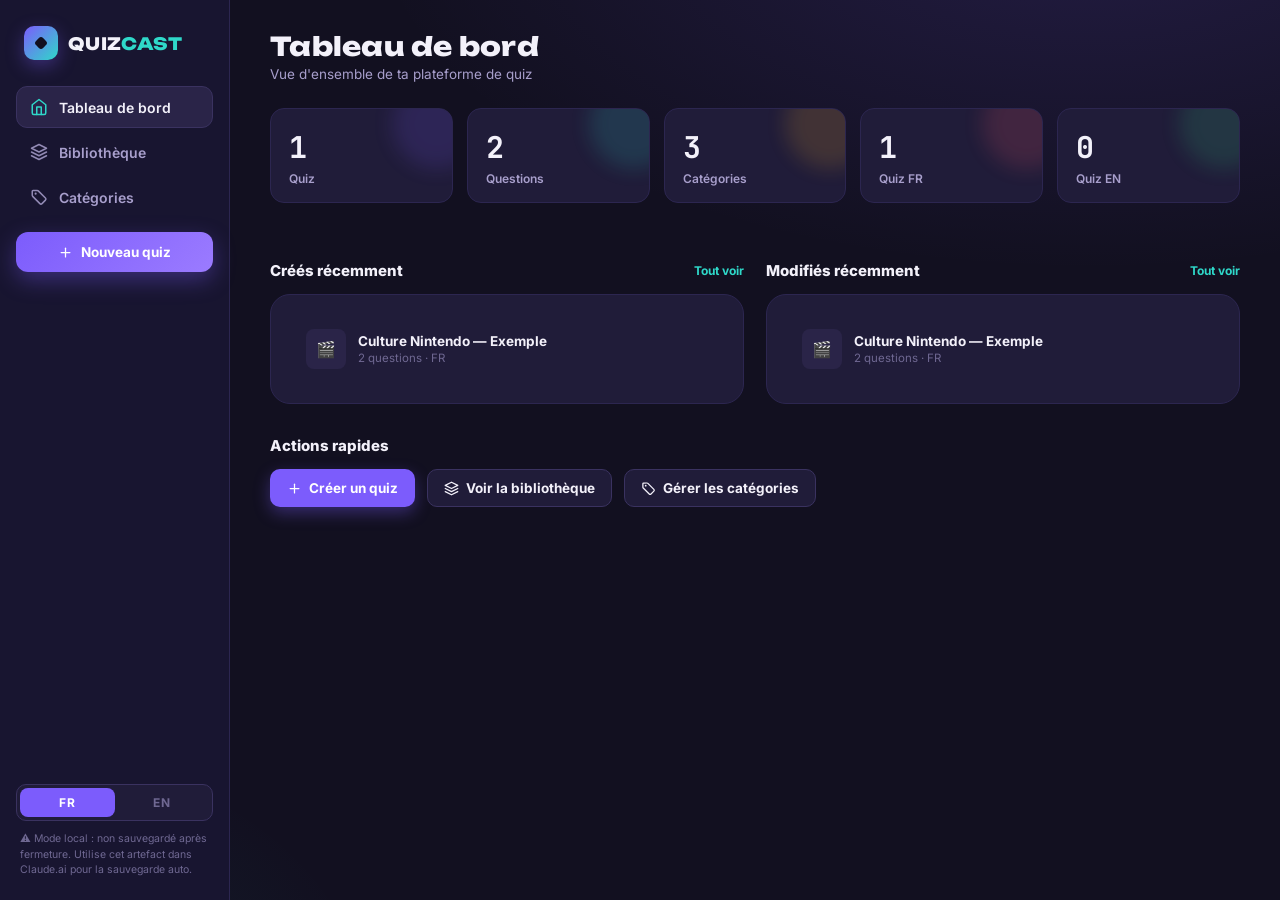
==== index.html @ e7e75b20 "better style" ====
<!DOCTYPE html>
<html lang="fr">
<head>
<meta charset="UTF-8">
<meta name="viewport" content="width=device-width, initial-scale=1.0">
<title>QuizCast</title>
<link rel="preconnect" href="https://fonts.googleapis.com">
<link href="https://fonts.googleapis.com/css2?family=Unbounded:wght@300;500;700;800;900&family=Inter:wght@400;500;600;700;800&family=JetBrains+Mono:wght@400;500;700&display=swap" rel="stylesheet">
<style>
/* ============================================================
   QUIZCAST — DESIGN TOKENS
   ============================================================ */
:root{
  --ink:#121020;
  --ink-2:#181530;
  --panel:#201c39;
  --panel-2:#2a2448;
  --panel-hover:#332c58;
  --border:#3a3260;
  --border-soft:#2c2650;
  --text:#f3f1fa;
  --text-dim:#a89fcc;
  --text-faint:#6f6892;
  --violet:#7c5cfc;
  --violet-soft:#5b42c4;
  --violet-glow:rgba(124,92,252,.35);
  --amber:#ffb627;
  --teal:#2fd8c9;
  --coral:#ff5d6c;
  --green:#35d07f;
  --radius-lg:20px;
  --radius:14px;
  --radius-sm:9px;
  --font-display:'Unbounded',sans-serif;
  --font-body:'Inter',sans-serif;
  --font-mono:'JetBrains Mono',monospace;
  --shadow-1:0 8px 24px rgba(6,4,20,.35);
  --shadow-2:0 20px 60px rgba(6,4,20,.55);
}
*,*::before,*::after{box-sizing:border-box;}
html,body{height:100%;}
body{
  margin:0;
  background:
    radial-gradient(1200px 600px at 85% -10%, rgba(124,92,252,.16), transparent 60%),
    radial-gradient(900px 500px at -10% 110%, rgba(47,216,201,.10), transparent 55%),
    var(--ink);
  color:var(--text);
  font-family:var(--font-body);
  -webkit-font-smoothing:antialiased;
  overflow-x:hidden;
}
::selection{background:var(--violet);color:#fff;}
::-webkit-scrollbar{width:10px;height:10px;}
::-webkit-scrollbar-track{background:transparent;}
::-webkit-scrollbar-thumb{background:var(--panel-2);border-radius:10px;}
::-webkit-scrollbar-thumb:hover{background:var(--panel-hover);}
a{color:inherit;text-decoration:none;}
button{font-family:inherit;}
:focus-visible{outline:2px solid var(--teal);outline-offset:2px;border-radius:6px;}
h1,h2,h3,h4{font-family:var(--font-display);margin:0;letter-spacing:.01em;}
p{margin:0;}
input,textarea,select{
  font-family:inherit;color:var(--text);background:var(--ink-2);
  border:1px solid var(--border);border-radius:var(--radius-sm);
  padding:9px 12px;font-size:14px;width:100%;
}
input::placeholder,textarea::placeholder{color:var(--text-faint);}
input:focus,textarea:focus,select:focus{border-color:var(--violet);}
textarea{resize:vertical;min-height:70px;font-family:inherit;}
label.field-label{display:block;font-size:12px;font-weight:700;color:var(--text-dim);text-transform:uppercase;letter-spacing:.06em;margin-bottom:6px;}
.field{margin-bottom:16px;}
.hint{font-size:12px;color:var(--text-faint);margin-top:5px;line-height:1.5;}

/* ============================================================
   APP SHELL
   ============================================================ */
#app{display:flex;min-height:100vh;}
.sidebar{
  width:230px;flex:0 0 230px;background:var(--ink-2);
  border-right:1px solid var(--border-soft);
  display:flex;flex-direction:column;padding:22px 16px;
  position:sticky;top:0;height:100vh;
}
.brand{display:flex;align-items:center;gap:10px;padding:4px 8px 26px;}
.brand-mark{
  width:34px;height:34px;border-radius:10px;flex:0 0 34px;
  background:linear-gradient(135deg,var(--violet),var(--teal));
  display:flex;align-items:center;justify-content:center;
  box-shadow:0 6px 18px var(--violet-glow);
}
.brand-mark span{width:10px;height:10px;border-radius:3px;background:var(--ink);transform:rotate(45deg);}
.brand-word{font-family:var(--font-display);font-weight:800;font-size:17px;letter-spacing:.02em;}
.brand-word em{font-style:normal;color:var(--teal);}
.nav{display:flex;flex-direction:column;gap:3px;}
.nav-item{
  display:flex;align-items:center;gap:11px;padding:11px 13px;border-radius:11px;
  color:var(--text-dim);font-size:14px;font-weight:600;cursor:pointer;border:1px solid transparent;
  transition:background .15s,color .15s;
}
.nav-item svg{width:18px;height:18px;flex:0 0 18px;opacity:.85;}
.nav-item:hover{background:var(--panel);color:var(--text);}
.nav-item.active{background:var(--panel-2);color:var(--text);border-color:var(--border);}
.nav-item.active svg{opacity:1;color:var(--teal);}
.nav-sep{height:1px;background:var(--border-soft);margin:14px 4px;}
.sidebar-cta{
  margin-top:14px;display:flex;align-items:center;justify-content:center;gap:8px;
  background:linear-gradient(135deg,var(--violet),#9b7bff);color:#fff;font-weight:700;font-size:13.5px;
  padding:12px;border-radius:12px;cursor:pointer;border:none;box-shadow:0 8px 22px var(--violet-glow);
  transition:transform .15s, box-shadow .15s;
}
.sidebar-cta:hover{transform:translateY(-1px);box-shadow:0 10px 26px var(--violet-glow);}
.sidebar-bottom{margin-top:auto;display:flex;flex-direction:column;gap:10px;}
.lang-switch{display:flex;background:var(--panel);border:1px solid var(--border);border-radius:10px;padding:3px;}
.lang-switch button{
  flex:1;background:transparent;border:none;color:var(--text-faint);font-weight:700;font-size:12px;
  padding:7px 0;border-radius:8px;cursor:pointer;letter-spacing:.04em;
}
.lang-switch button.active{background:var(--violet);color:#fff;}
.storage-note{font-size:10.5px;color:var(--text-faint);line-height:1.5;padding:0 4px;}

.main{flex:1;min-width:0;padding:30px 40px 70px;max-width:1360px;}
.topbar{display:flex;align-items:center;justify-content:space-between;margin-bottom:26px;gap:16px;flex-wrap:wrap;}
.topbar h1{font-size:26px;font-weight:800;}
.topbar .sub{color:var(--text-dim);font-size:13.5px;margin-top:4px;}
.topbar-actions{display:flex;gap:10px;flex-wrap:wrap;}

/* ============================================================
   BUTTONS
   ============================================================ */
.btn{
  display:inline-flex;align-items:center;gap:7px;justify-content:center;
  border-radius:10px;font-weight:700;font-size:13.5px;padding:10px 16px;
  cursor:pointer;border:1px solid transparent;transition:all .15s;white-space:nowrap;
}
.btn svg{width:15px;height:15px;}
.btn-primary{background:var(--violet);color:#fff;box-shadow:0 6px 16px var(--violet-glow);}
.btn-primary:hover{background:var(--violet-soft);transform:translateY(-1px);}
.btn-ghost{background:var(--panel);color:var(--text);border-color:var(--border);}
.btn-ghost:hover{background:var(--panel-hover);}
.btn-outline{background:transparent;color:var(--text-dim);border-color:var(--border);}
.btn-outline:hover{color:var(--text);border-color:var(--text-dim);}
.btn-danger{background:transparent;color:var(--coral);border-color:rgba(255,93,108,.35);}
.btn-danger:hover{background:rgba(255,93,108,.12);}
.btn-sm{padding:7px 11px;font-size:12.5px;border-radius:8px;}
.btn-icon{padding:9px;border-radius:9px;}
.btn:disabled{opacity:.4;cursor:not-allowed;}
.btn-block{width:100%;}

/* ============================================================
   CARDS / PANELS
   ============================================================ */
.panel{background:var(--panel);border:1px solid var(--border-soft);border-radius:var(--radius-lg);padding:22px;}
.stat-grid{display:grid;grid-template-columns:repeat(auto-fit,minmax(160px,1fr));gap:14px;margin-bottom:26px;}
.stat-card{
  background:var(--panel);border:1px solid var(--border-soft);border-radius:var(--radius);
  padding:18px 18px 16px;position:relative;overflow:hidden;
}
.stat-card::after{content:'';position:absolute;top:-30px;right:-30px;width:90px;height:90px;border-radius:50%;background:var(--stat-color,var(--violet));opacity:.15;filter:blur(10px);}
.stat-num{font-family:var(--font-mono);font-size:30px;font-weight:700;color:var(--text);}
.stat-label{font-size:12px;color:var(--text-dim);margin-top:4px;font-weight:600;}

.section-title{font-size:15px;font-weight:800;margin:32px 0 14px;display:flex;align-items:center;justify-content:space-between;}
.section-title .see-all{font-size:12px;font-weight:700;color:var(--teal);cursor:pointer;}

.mini-list{display:flex;flex-direction:column;gap:2px;}
.mini-row{
  display:flex;align-items:center;gap:12px;padding:11px 12px;border-radius:10px;cursor:pointer;
  border:1px solid transparent;
}
.mini-row:hover{background:var(--panel-2);border-color:var(--border-soft);}
.mini-thumb{width:40px;height:40px;border-radius:8px;background:var(--panel-2);flex:0 0 40px;object-fit:cover;display:flex;align-items:center;justify-content:center;font-size:16px;}
.mini-info{flex:1;min-width:0;}
.mini-info .name{font-size:13.5px;font-weight:700;white-space:nowrap;overflow:hidden;text-overflow:ellipsis;}
.mini-info .meta{font-size:11.5px;color:var(--text-faint);margin-top:2px;}

/* ============================================================
   QUIZ CARDS (library)
   ============================================================ */
.toolbar{display:flex;gap:10px;flex-wrap:wrap;align-items:center;margin-bottom:22px;}
.toolbar .search-wrap{position:relative;flex:1;min-width:220px;}
.toolbar .search-wrap svg{position:absolute;left:12px;top:50%;transform:translateY(-50%);width:15px;height:15px;color:var(--text-faint);}
.toolbar input[type=search]{padding-left:34px;}
.toolbar select{width:auto;min-width:130px;}
.quiz-grid{display:grid;grid-template-columns:repeat(auto-fill,minmax(255px,1fr));gap:18px;}
.quiz-card{
  background:var(--panel);border:1px solid var(--border-soft);border-radius:var(--radius);overflow:hidden;
  display:flex;flex-direction:column;transition:transform .15s,border-color .15s;
}
.quiz-card:hover{border-color:var(--violet-soft);transform:translateY(-2px);}
.quiz-thumb{
  height:120px;background:linear-gradient(135deg,var(--panel-2),var(--ink-2));
  display:flex;align-items:center;justify-content:center;font-size:34px;position:relative;
  background-size:cover;background-position:center;
}
.quiz-thumb .lang-badge{position:absolute;top:9px;right:9px;background:rgba(18,16,32,.75);backdrop-filter:blur(4px);font-size:10px;font-weight:800;padding:3px 7px;border-radius:6px;letter-spacing:.05em;}
.quiz-body{padding:15px 16px 16px;display:flex;flex-direction:column;gap:9px;flex:1;}
.quiz-body h3{font-size:15px;font-weight:700;line-height:1.3;}
.quiz-body .desc{font-size:12.5px;color:var(--text-dim);line-height:1.5;display:-webkit-box;-webkit-line-clamp:2;-webkit-box-orient:vertical;overflow:hidden;min-height:36px;}
.chip-row{display:flex;flex-wrap:wrap;gap:6px;}
.chip{font-size:10.5px;font-weight:700;padding:4px 9px;border-radius:20px;background:var(--panel-2);color:var(--text-dim);border:1px solid var(--border-soft);}
.chip-diff-facile{color:var(--green);}
.chip-diff-moyen{color:var(--amber);}
.chip-diff-difficile{color:var(--coral);}
.quiz-meta-row{display:flex;justify-content:space-between;font-size:11.5px;color:var(--text-faint);font-family:var(--font-mono);margin-top:2px;}
.quiz-actions{display:flex;gap:6px;padding:12px 14px;border-top:1px solid var(--border-soft);}
.quiz-actions .btn{flex:1;padding:8px 6px;font-size:11.5px;}
.quiz-actions .btn svg{width:13px;height:13px;}
.empty-state{padding:60px 20px;text-align:center;color:var(--text-faint);}
.empty-state h3{color:var(--text-dim);font-size:16px;margin-bottom:8px;}
.empty-state svg{width:38px;height:38px;margin-bottom:14px;opacity:.5;}

/* ============================================================
   CATEGORIES
   ============================================================ */
.cat-grid{display:grid;grid-template-columns:repeat(auto-fill,minmax(220px,1fr));gap:12px;}
.cat-card{background:var(--panel);border:1px solid var(--border-soft);border-radius:var(--radius);padding:14px 16px;display:flex;align-items:center;gap:12px;}
.cat-dot{width:12px;height:12px;border-radius:4px;flex:0 0 12px;}
.cat-name{font-weight:700;font-size:13.5px;flex:1;min-width:0;}
.cat-sub{font-size:10.5px;color:var(--text-faint);}
.cat-count{font-family:var(--font-mono);font-size:11px;color:var(--text-faint);}
.color-swatches{display:flex;gap:7px;flex-wrap:wrap;}
.swatch{width:26px;height:26px;border-radius:8px;cursor:pointer;border:2px solid transparent;}
.swatch.selected{border-color:#fff;}

/* ============================================================
   QUIZ EDITOR
   ============================================================ */
.editor-grid{display:grid;grid-template-columns:340px 1fr;gap:22px;align-items:start;}
@media(max-width:980px){.editor-grid{grid-template-columns:1fr;}}
.thumb-upload{
  height:110px;border-radius:12px;border:1.5px dashed var(--border);background:var(--ink-2);
  display:flex;align-items:center;justify-content:center;cursor:pointer;overflow:hidden;position:relative;
  background-size:cover;background-position:center;color:var(--text-faint);font-size:12px;text-align:center;gap:6px;flex-direction:column;
}
.thumb-upload:hover{border-color:var(--violet);}
.checkbox-row{display:flex;flex-wrap:wrap;gap:8px;}
.cat-toggle{
  font-size:12px;font-weight:700;padding:7px 12px;border-radius:20px;border:1px solid var(--border);
  color:var(--text-dim);cursor:pointer;background:var(--ink-2);
}
.cat-toggle.selected{background:var(--violet);border-color:var(--violet);color:#fff;}

.q-list-header{display:flex;align-items:center;justify-content:space-between;margin-bottom:12px;}
.q-list{display:flex;flex-direction:column;gap:8px;}
.q-row{
  display:flex;align-items:center;gap:10px;background:var(--panel);border:1px solid var(--border-soft);
  border-radius:12px;padding:10px 12px;cursor:default;
}
.q-row.dragging{opacity:.4;}
.q-row .drag-handle{cursor:grab;color:var(--text-faint);padding:2px;}
.q-row .q-type-icon{width:34px;height:34px;border-radius:9px;background:var(--panel-2);display:flex;align-items:center;justify-content:center;flex:0 0 34px;font-size:15px;}
.q-row .q-num{font-family:var(--font-mono);font-size:11px;color:var(--text-faint);width:22px;text-align:center;flex:0 0 22px;}
.q-row .q-info{flex:1;min-width:0;}
.q-row .q-text{font-size:13px;font-weight:600;white-space:nowrap;overflow:hidden;text-overflow:ellipsis;}
.q-row .q-meta{font-size:11px;color:var(--text-faint);margin-top:2px;}
.q-row .q-actions{display:flex;gap:4px;}
.add-q-menu{position:relative;display:inline-block;}
.dropdown{
  position:absolute;top:calc(100% + 6px);right:0;background:var(--panel-2);border:1px solid var(--border);
  border-radius:12px;box-shadow:var(--shadow-2);padding:6px;min-width:230px;z-index:40;display:none;
}
.dropdown.open{display:block;}
.dropdown-item{display:flex;align-items:center;gap:10px;padding:9px 10px;border-radius:8px;cursor:pointer;font-size:13px;font-weight:600;}
.dropdown-item:hover{background:var(--panel-hover);}
.dropdown-item .ic{width:28px;height:28px;border-radius:7px;background:var(--ink-2);display:flex;align-items:center;justify-content:center;font-size:13px;flex:0 0 28px;}
.dropdown-item small{display:block;font-weight:400;color:var(--text-faint);font-size:10.5px;}

/* ============================================================
   MODAL (question editor)
   ============================================================ */
.modal-overlay{
  position:fixed;inset:0;background:rgba(8,6,18,.72);backdrop-filter:blur(3px);
  display:none;align-items:flex-start;justify-content:center;z-index:100;padding:34px 20px;overflow-y:auto;
}
.modal-overlay.open{display:flex;}
.modal{
  background:var(--ink-2);border:1px solid var(--border);border-radius:20px;width:100%;max-width:620px;
  box-shadow:var(--shadow-2);animation:modalIn .18s ease;
}
@keyframes modalIn{from{opacity:0;transform:translateY(10px) scale(.98);}to{opacity:1;transform:none;}}
.modal-header{display:flex;align-items:center;justify-content:space-between;padding:20px 22px;border-bottom:1px solid var(--border-soft);}
.modal-header h3{font-size:16px;}
.modal-body{padding:22px;max-height:70vh;overflow-y:auto;}
.modal-footer{display:flex;justify-content:space-between;gap:10px;padding:16px 22px;border-top:1px solid var(--border-soft);}
.modal-close{cursor:pointer;color:var(--text-faint);padding:6px;border-radius:8px;}
.modal-close:hover{color:var(--text);background:var(--panel);}

.answer-edit-row{display:flex;gap:8px;align-items:center;margin-bottom:8px;}
.answer-edit-row input[type=text]{flex:1;}
.correct-radio{
  width:22px;height:22px;border-radius:7px;border:2px solid var(--border);flex:0 0 22px;cursor:pointer;
  display:flex;align-items:center;justify-content:center;
}
.correct-radio.checked{background:var(--green);border-color:var(--green);}
.correct-radio.checked::after{content:'✓';color:#0c1a12;font-size:13px;font-weight:900;}
.img-upload-box{
  border:1.5px dashed var(--border);border-radius:12px;padding:16px;text-align:center;cursor:pointer;
  background:var(--ink-2);position:relative;overflow:hidden;
}
.img-upload-box img{max-width:100%;max-height:170px;border-radius:8px;display:block;margin:0 auto;}
.img-upload-box .ph{color:var(--text-faint);font-size:12.5px;padding:20px 0;}
.mode-grid{display:grid;grid-template-columns:repeat(3,1fr);gap:8px;}
.mode-opt{
  border:1.5px solid var(--border);border-radius:10px;padding:9px 6px;text-align:center;cursor:pointer;
  font-size:11px;font-weight:700;color:var(--text-dim);background:var(--ink-2);
}
.mode-opt.selected{border-color:var(--violet);color:var(--text);background:rgba(124,92,252,.14);}
.mask-editor{position:relative;border-radius:10px;overflow:hidden;cursor:crosshair;user-select:none;background:var(--ink-2);}
.mask-editor img{width:100%;display:block;pointer-events:none;}
.mask-rect{position:absolute;background:rgba(18,16,32,.9);border:1.5px dashed var(--amber);}
.range-row{display:flex;align-items:center;gap:10px;}
.range-row input[type=range]{flex:1;accent-color:var(--violet);}
.range-row .val{font-family:var(--font-mono);font-size:12px;color:var(--text-dim);width:40px;text-align:right;}
.two-col{display:grid;grid-template-columns:1fr 1fr;gap:14px;}

/* ============================================================
   PLAY — NORMAL MODE
   ============================================================ */
.play-wrap{max-width:820px;margin:0 auto;}
.play-progress-bar{height:6px;border-radius:6px;background:var(--panel-2);overflow:hidden;margin-bottom:22px;}
.play-progress-fill{height:100%;background:linear-gradient(90deg,var(--violet),var(--teal));transition:width .3s;}
.play-topline{display:flex;justify-content:space-between;align-items:center;margin-bottom:16px;font-size:12.5px;color:var(--text-dim);font-family:var(--font-mono);}
.play-card{background:var(--panel);border:1px solid var(--border-soft);border-radius:22px;padding:34px;}
.play-question-img{width:100%;max-height:260px;object-fit:contain;border-radius:14px;margin-bottom:20px;background:var(--ink-2);}
.play-question-text{font-family:var(--font-display);font-size:22px;font-weight:700;line-height:1.35;margin-bottom:26px;}
.answers-grid{display:grid;grid-template-columns:1fr 1fr;gap:12px;}
@media(max-width:640px){.answers-grid{grid-template-columns:1fr;}}
.answer-tile{
  display:flex;align-items:center;gap:12px;padding:16px 18px;border-radius:14px;cursor:pointer;
  font-weight:700;font-size:15px;border:1.5px solid transparent;color:#fff;
  transition:transform .12s,filter .12s;position:relative;
}
.answer-tile:hover{filter:brightness(1.08);transform:translateY(-1px);}
.answer-tile:active{transform:translateY(0);}
.answer-tile .shape{width:20px;height:20px;flex:0 0 20px;}
.answer-tile.a, .stage-tile.a{background:linear-gradient(135deg,#7c5cfc,#6a4ce8);}
.answer-tile.b, .stage-tile.b{background:linear-gradient(135deg,#ffb627,#f29a0a);}
.answer-tile.c, .stage-tile.c{background:linear-gradient(135deg,#2fd8c9,#20b8ab);}
.answer-tile.d, .stage-tile.d{background:linear-gradient(135deg,#ff5d6c,#e8404f);}
.answer-tile.e, .stage-tile.e{background:linear-gradient(135deg,#5ecbff,#3aa8e0);}
.answer-tile.f, .stage-tile.f{background:linear-gradient(135deg,#c86bff,#a83de8);}
.answer-tile.dim{opacity:.35;filter:grayscale(.4);}
.answer-tile.correct-flag{background:linear-gradient(135deg,rgba(53,208,127,.95),rgba(47,216,201,.85));box-shadow:0 0 0 4px rgba(53,208,127,.28), 0 12px 28px rgba(53,208,127,.35);}
.answer-tile.wrong-flag{outline:3px solid var(--coral);}
.answer-tile.disabled{cursor:default;}
.feedback-banner{
  margin-top:20px;padding:14px 18px;border-radius:12px;font-weight:700;font-size:14px;display:flex;align-items:center;gap:10px;
}
.feedback-banner.ok{background:rgba(53,208,127,.14);color:var(--green);border:1px solid rgba(53,208,127,.3);}
.feedback-banner.ko{background:rgba(255,93,108,.14);color:var(--coral);border:1px solid rgba(255,93,108,.3);}
.explanation-box{margin-top:12px;font-size:13px;color:var(--text-dim);line-height:1.6;background:var(--ink-2);border-radius:10px;padding:12px 14px;}
.play-footer{display:flex;justify-content:flex-end;margin-top:24px;}
.score-screen{text-align:center;padding:60px 20px;}
.score-num{font-family:var(--font-display);font-size:58px;font-weight:900;background:linear-gradient(135deg,var(--violet),var(--teal));-webkit-background-clip:text;background-clip:text;color:transparent;}

/* ============================================================
   AUTO PLAY — BROADCAST STAGE
   ============================================================ */
.autoplay-setup{max-width:640px;margin:40px auto;}
.stage-wrap{
  position:fixed;inset:0;background:#050409;z-index:200;display:flex;align-items:center;justify-content:center;
}
.stage-16x9{
  width:min(100vw,177.7vh);height:min(100vh,56.3vw);position:relative;background:radial-gradient(1100px 600px at 50% -10%,rgba(124,92,252,.28),transparent 60%),#0c0a18;
  display:flex;flex-direction:column;align-items:center;justify-content:center;overflow:hidden;
}
.stage-exit{position:absolute;bottom:20px;right:22px;z-index:6;opacity:0;transition:opacity .3s;}
.stage-wrap:hover .stage-exit{opacity:1;}
.stage-content{width:82%;display:flex;flex-direction:column;align-items:center;}
.timer-ring{width:130px;height:130px;margin-bottom:26px;position:relative;overflow:hidden;filter:drop-shadow(0 6px 18px rgba(255,182,39,.3));transition:opacity .4s ease, height .4s ease, margin-bottom .4s ease, transform .4s ease;}
.timer-ring.hiding{opacity:0;height:0;margin-bottom:0;transform:scale(.7);animation:none;}
.timer-ring svg{transform:rotate(-90deg);width:100%;height:100%;}
.timer-ring circle{fill:none;stroke-width:7;}
.timer-ring .bg{stroke:rgba(255,255,255,.08);}
.timer-ring .fg{stroke:url(#timerGrad);stroke-linecap:round;transition:stroke-dashoffset .1s linear;}
.timer-ring .num{position:absolute;inset:0;display:flex;align-items:center;justify-content:center;font-family:var(--font-display);font-size:40px;font-weight:900;color:#fff;text-shadow:0 4px 18px rgba(0,0,0,.5);}
.timer-ring.urgent .num{color:var(--coral);animation:timerShake .35s ease-in-out infinite;}
.timer-ring.urgent .fg{stroke:var(--coral);}
@keyframes timerShake{0%,100%{transform:translateX(0);}25%{transform:translateX(-2px);}75%{transform:translateX(2px);}}
.stage-qtext-wrap{min-height:70px;display:flex;align-items:center;justify-content:center;margin-bottom:8px;}
.stage-qimg{max-height:26vh;max-width:100%;object-fit:contain;border-radius:16px;margin-bottom:18px;box-shadow:0 20px 50px rgba(0,0,0,.5);}
.stage-qtext{font-family:var(--font-display);font-size:clamp(22px,3.4vw,38px);font-weight:700;text-align:center;line-height:1.3;text-shadow:0 4px 20px rgba(0,0,0,.4);}
.stage-answers{display:grid;grid-template-columns:1fr 1fr;gap:16px;width:100%;margin-top:22px;}
.stage-tile{
  padding:20px 22px;border-radius:16px;font-family:var(--font-display);font-weight:700;font-size:clamp(15px,1.6vw,20px);
  color:#fff;display:flex;align-items:center;gap:14px;box-shadow:0 10px 26px rgba(0,0,0,.3);
  transition:opacity .35s ease, transform .35s ease, filter .35s ease, box-shadow .35s ease;
}
.stage-tile .shape{width:22px;height:22px;flex:0 0 22px;opacity:.9;}
.stage-tile.dim{opacity:.25;filter:grayscale(.6) brightness(.75);transform:scale(.96);box-shadow:none;}
.correct-badge{margin-left:auto;display:flex;align-items:center;justify-content:center;width:32px;height:32px;flex:0 0 32px;background:rgba(255,255,255,.22);border-radius:50%;}
.qfade-in{animation:qfadeIn .65s cubic-bezier(.16,1,.3,1) both;}
@keyframes qfadeIn{from{opacity:0;transform:translateY(18px) scale(.985);}to{opacity:1;transform:none;}}
.stage-tile{animation:tileIn .6s cubic-bezier(.16,1,.3,1) both;}
@keyframes tileIn{from{opacity:0;transform:translateY(22px) scale(.94);}to{opacity:1;transform:none;}}
.stage-fadeout{animation:stageFadeOut .35s ease both;}
@keyframes stageFadeOut{to{opacity:0;transform:scale(.98);}}
.stage-fade-out{animation:stageContentFadeOut .3s cubic-bezier(.4,0,1,1) both;}
@keyframes stageContentFadeOut{to{opacity:0;transform:translateY(-12px) scale(.98);}}
.stage-end{text-align:center;}
.stage-end h2{font-size:clamp(28px,4vw,44px);margin-bottom:10px;}
.correct-pulse{background:linear-gradient(135deg,rgba(53,208,127,.95),rgba(47,216,201,.85));box-shadow:0 0 0 4px rgba(53,208,127,.28), 0 16px 36px rgba(53,208,127,.4);animation:correctPop .55s cubic-bezier(.34,1.56,.64,1);}
@keyframes correctPop{0%{transform:scale(1);}45%{transform:scale(1.06);}100%{transform:scale(1);}}
.stage-end-emoji{font-size:46px;margin-bottom:12px;animation:emojiBounce 1.8s ease-in-out infinite;}
@keyframes emojiBounce{0%,100%{transform:translateY(0) rotate(-4deg);}50%{transform:translateY(-12px) rotate(4deg);}}
.stage-end h2{background:linear-gradient(135deg,var(--violet),var(--teal));-webkit-background-clip:text;background-clip:text;color:transparent;}
.stage-end{position:relative;}
.stage-end::before{
  content:'';position:absolute;left:50%;top:44%;transform:translate(-50%,-50%);
  width:440px;height:440px;border-radius:50%;
  background:radial-gradient(circle,rgba(124,92,252,.28),transparent 70%);
  animation:endGlow 3s ease-in-out infinite;pointer-events:none;z-index:-1;
}
@keyframes endGlow{0%,100%{opacity:.55;transform:translate(-50%,-50%) scale(1);}50%{opacity:1;transform:translate(-50%,-50%) scale(1.15);}}
.confetti-wrap{position:absolute;inset:-40px 0 0 0;pointer-events:none;overflow:visible;}
.confetti-piece{position:absolute;bottom:0;border-radius:2px;opacity:0;animation-name:confettiRise;animation-timing-function:ease-out;animation-iteration-count:infinite;}
@keyframes confettiRise{
  0%{opacity:0;transform:translateY(20px) translateX(0) rotate(0deg);}
  12%{opacity:1;}
  100%{opacity:0;transform:translateY(-260px) translateX(var(--drift)) rotate(340deg);}
}
.stage-end-actions{display:flex;gap:10px;justify-content:center;margin-top:28px;}

/* ============================================================
   TOASTS
   ============================================================ */
#toast-wrap{position:fixed;bottom:22px;left:50%;transform:translateX(-50%);z-index:300;display:flex;flex-direction:column;gap:8px;align-items:center;}
.toast{
  background:var(--panel-2);border:1px solid var(--border);color:var(--text);font-size:13px;font-weight:600;
  padding:10px 18px;border-radius:30px;box-shadow:var(--shadow-1);display:flex;align-items:center;gap:8px;
  animation:toastIn .2s ease;
}
@keyframes toastIn{from{opacity:0;transform:translateY(8px);}to{opacity:1;transform:none;}}
.toast.ok{border-color:rgba(53,208,127,.4);}
.toast.err{border-color:rgba(255,93,108,.4);}
.toast-dot{width:7px;height:7px;border-radius:50%;background:var(--green);}
.toast.err .toast-dot{background:var(--coral);}

/* ============================================================
   MISC
   ============================================================ */
.drop-target-line{height:3px;background:var(--teal);border-radius:3px;margin:2px 0;}
.spin{animation:spin 1s linear infinite;}
@keyframes spin{to{transform:rotate(360deg);}}
.processing-overlay{position:absolute;inset:0;background:rgba(18,16,32,.55);display:flex;align-items:center;justify-content:center;color:#fff;font-size:11px;font-weight:700;}
[data-fade]{animation:qfadeIn .3s ease both;}
</style>
</head>
<body>
<div id="app"></div>
<div id="modal-root"></div>
<div id="autoplay-root"></div>
<div id="toast-wrap"></div>
<script>
/* ============================================================
   0. I18N
   ============================================================ */
const I18N = {
fr:{
  app_name:'QuizCast',
  nav_dashboard:'Tableau de bord', nav_library:'Bibliothèque', nav_categories:'Catégories',
  sidebar_new_quiz:'Nouveau quiz',
  storage_note:'Sauvegarde automatique dans cet artefact.',
  storage_note_offline:'⚠ Mode local : non sauvegardé après fermeture. Utilise cet artefact dans Claude.ai pour la sauvegarde auto.',
  dash_title:'Tableau de bord', dash_sub:"Vue d'ensemble de ta plateforme de quiz",
  stat_quizzes:'Quiz', stat_questions:'Questions', stat_categories:'Catégories', stat_fr:'Quiz FR', stat_en:'Quiz EN',
  recent_created:'Créés récemment', recent_updated:'Modifiés récemment', quick_actions:'Actions rapides',
  action_new_quiz:'Créer un quiz', action_library:'Voir la bibliothèque', action_categories:'Gérer les catégories',
  see_all:'Tout voir',
  empty_dash_title:"C'est calme par ici", empty_dash:"Crée ton premier quiz pour voir tes statistiques apparaître.",
  library_title:'Bibliothèque', library_sub:'Tous tes quiz, prêts à jouer ou à enregistrer',
  search_ph:'Rechercher un quiz…',
  filter_all_cat:'Toutes les catégories', filter_all_diff:'Toutes difficultés', filter_all_lang:'Toutes langues',
  sort_updated:'Modifié récemment', sort_created:'Créé récemment', sort_name:'Nom (A-Z)', sort_qcount:'Nb. de questions',
  btn_export_all:'Exporter tout', btn_import:'Importer un JSON',
  q_count:'questions', q_count_1:'question',
  empty_library_title:'Aucun quiz trouvé', empty_library:'Essaie un autre filtre, ou crée un nouveau quiz.',
  btn_play:'Jouer', btn_autoplay:'Auto Play', btn_edit:'Modifier', btn_duplicate:'Dupliquer', btn_delete:'Supprimer', btn_export:'Exporter',
  diff_facile:'Facile', diff_moyen:'Moyen', diff_difficile:'Difficile',
  cat_title:'Catégories', cat_sub:'Organise tes quiz par thème',
  cat_new:'Nouvelle catégorie', cat_name_ph:'Nom de la catégorie', cat_parent:'Catégorie parente (optionnel)',
  cat_none_parent:'— Aucune (catégorie principale) —',
  cat_add:'Ajouter', cat_empty_title:'Aucune catégorie', cat_empty:'Crée ta première catégorie ci-dessus.',
  confirm_delete_cat:'Supprimer cette catégorie ? Elle sera retirée des quiz qui l\'utilisent.',
  editor_new_title:'Nouveau quiz', editor_edit_title:'Modifier le quiz',
  field_name:'Nom du quiz', field_name_ph:'Ex : Culture Nintendo #1',
  field_desc:'Description', field_desc_ph:'Une courte description de ce quiz…',
  field_categories:'Catégories', field_language:'Langue du contenu', field_difficulty:'Difficulté générale',
  field_thumbnail:'Miniature', thumb_upload_hint:'Cliquer pour importer une image',
  back_to_library:'Retour à la bibliothèque',
  questions_title:'Questions', add_question:'Ajouter une question',
  qtype_qcm:'QCM classique', qtype_qcm_desc:'Question à choix multiple',
  qtype_character:'Deviner un personnage', qtype_character_desc:'Image à révéler progressivement',
  empty_questions_title:'Aucune question', empty_questions:'Ajoute ta première question pour commencer à construire ce quiz.',
  duration_short:'s', preview_quiz:'Aperçu', launch_autoplay:'Lancer Auto Play',
  saved_indicator:'Enregistré',
  confirm_delete_question:'Supprimer cette question ?',
  confirm_delete_quiz:'Supprimer définitivement ce quiz ?',
  modal_new_qcm:'Nouvelle question QCM', modal_edit_qcm:'Modifier la question QCM',
  modal_new_character:'Nouvelle question — Deviner un personnage', modal_edit_character:'Modifier — Deviner un personnage',
  field_question_text:'Texte de la question', field_question_text_ph:'Quelle est la question ?',
  field_illustration:'Image d\'illustration (optionnel)',
  field_character_image:'Image du personnage', field_answers:'Réponses proposées', field_answer_ph:'Réponse…',
  add_answer:'Ajouter une réponse', remove_answer:'Retirer',
  mark_correct_hint:'Coche la bonne réponse',
  field_explanation:'Explication (optionnel)', field_explanation_ph:'Affichée après la réponse…',
  field_duration:'Durée de la question', field_difficulty_q:'Difficulté',
  field_image_mode:'Effet sur l\'image', field_tags:'Tags (séparés par une virgule)',
  mode_normal:'Normale', mode_silhouette:'Silhouette', mode_pixelated:'Pixelisée', mode_blurred:'Floutée',
  mode_darkened:'Assombrie', mode_masked:'Zone masquée',
  mask_hint:'Clique-glisse sur l\'image pour dessiner la zone à masquer.',
  blur_amount:'Intensité du flou', darken_amount:'Intensité de l\'assombrissement',
  cancel:'Annuler', save:'Enregistrer', delete:'Supprimer', close:'Fermer',
  upload_image_hint:'Cliquer pour importer une image', replace_image:'Remplacer', remove_image:'Retirer',
  play_of:'sur',
  answer_correct:'Bonne réponse !', answer_wrong:'Mauvaise réponse',
  next_question:'Question suivante', see_results:'Voir les résultats',
  score_title:'Quiz terminé !', score_sub_pre:'Tu as obtenu', score_sub_post:'bonnes réponses',
  restart:'Rejouer', back_library_btn:'Retour à la bibliothèque',
  autoplay_setup_title:'Configurer Auto Play', autoplay_setup_sub:'Pensé pour l\'enregistrement de vidéos YouTube (OBS)',
  timing_title:'Timing', response_time:'Temps de réponse', reveal_duration:'Durée d\'affichage de la réponse',
  next_delay:'Délai avant la question suivante',
  shuffle_title:'Aléatoire', shuffle_questions:'Mélanger les questions', shuffle_answers:'Mélanger les réponses',
  start_quiz:'Démarrer le quiz', exit_stage:'Quitter', fullscreen_hint:'Plein écran recommandé pour l\'enregistrement',
  toggle_fullscreen:'Plein écran',
  stage_end_title:'Quiz terminé', stage_end_sub:'questions diffusées',
  stage_thanks:'Merci d\u2019avoir regardé !',
  stage_replay:'Rejouer', stage_exit_lib:'Retour',
  toast_saved:'Enregistré', toast_cat_added:'Catégorie ajoutée', toast_cat_deleted:'Catégorie supprimée',
  toast_quiz_deleted:'Quiz supprimé', toast_quiz_duplicated:'Quiz dupliqué', toast_exported:'Export téléchargé',
  toast_imported:'Import réussi', toast_import_error:'Fichier JSON invalide',
  toast_question_deleted:'Question supprimée',
  yes_delete:'Oui, supprimer',
  new_category_name_ph:'Ex : Pokémon',
  demo_badge:'Exemple',
  answers_count:'Nombre de réponses',
},
en:{
  app_name:'QuizCast',
  nav_dashboard:'Dashboard', nav_library:'Library', nav_categories:'Categories',
  sidebar_new_quiz:'New quiz',
  storage_note:'Auto-saved inside this artifact.',
  storage_note_offline:'⚠ Local mode: not saved after closing. Use this artifact inside Claude.ai for autosave.',
  dash_title:'Dashboard', dash_sub:'An overview of your quiz platform',
  stat_quizzes:'Quizzes', stat_questions:'Questions', stat_categories:'Categories', stat_fr:'FR quizzes', stat_en:'EN quizzes',
  recent_created:'Recently created', recent_updated:'Recently updated', quick_actions:'Quick actions',
  action_new_quiz:'Create a quiz', action_library:'Browse the library', action_categories:'Manage categories',
  see_all:'See all',
  empty_dash_title:'Nice and quiet in here', empty_dash:'Create your first quiz to see your stats show up.',
  library_title:'Library', library_sub:'All your quizzes, ready to play or record',
  search_ph:'Search a quiz…',
  filter_all_cat:'All categories', filter_all_diff:'All difficulties', filter_all_lang:'All languages',
  sort_updated:'Recently updated', sort_created:'Recently created', sort_name:'Name (A-Z)', sort_qcount:'Question count',
  btn_export_all:'Export all', btn_import:'Import a JSON',
  q_count:'questions', q_count_1:'question',
  empty_library_title:'No quiz found', empty_library:'Try another filter, or create a new quiz.',
  btn_play:'Play', btn_autoplay:'Auto Play', btn_edit:'Edit', btn_duplicate:'Duplicate', btn_delete:'Delete', btn_export:'Export',
  diff_facile:'Easy', diff_moyen:'Medium', diff_difficile:'Hard',
  cat_title:'Categories', cat_sub:'Organize your quizzes by topic',
  cat_new:'New category', cat_name_ph:'Category name', cat_parent:'Parent category (optional)',
  cat_none_parent:'— None (top-level category) —',
  cat_add:'Add', cat_empty_title:'No categories yet', cat_empty:'Create your first category above.',
  confirm_delete_cat:'Delete this category? It will be removed from any quiz using it.',
  editor_new_title:'New quiz', editor_edit_title:'Edit quiz',
  field_name:'Quiz name', field_name_ph:'E.g. Nintendo Trivia #1',
  field_desc:'Description', field_desc_ph:'A short description of this quiz…',
  field_categories:'Categories', field_language:'Content language', field_difficulty:'Overall difficulty',
  field_thumbnail:'Thumbnail', thumb_upload_hint:'Click to upload an image',
  back_to_library:'Back to library',
  questions_title:'Questions', add_question:'Add a question',
  qtype_qcm:'Classic MCQ', qtype_qcm_desc:'Multiple-choice question',
  qtype_character:'Guess the character', qtype_character_desc:'Image revealed progressively',
  empty_questions_title:'No questions yet', empty_questions:'Add your first question to start building this quiz.',
  duration_short:'s', preview_quiz:'Preview', launch_autoplay:'Launch Auto Play',
  saved_indicator:'Saved',
  confirm_delete_question:'Delete this question?',
  confirm_delete_quiz:'Permanently delete this quiz?',
  modal_new_qcm:'New MCQ question', modal_edit_qcm:'Edit MCQ question',
  modal_new_character:'New question — Guess the character', modal_edit_character:'Edit — Guess the character',
  field_question_text:'Question text', field_question_text_ph:"What's the question?",
  field_illustration:'Illustration image (optional)',
  field_character_image:'Character image', field_answers:'Answer options', field_answer_ph:'Answer…',
  add_answer:'Add an answer', remove_answer:'Remove',
  mark_correct_hint:'Check the correct answer',
  field_explanation:'Explanation (optional)', field_explanation_ph:'Shown after the answer…',
  field_duration:'Question duration', field_difficulty_q:'Difficulty',
  field_image_mode:'Image effect', field_tags:'Tags (comma-separated)',
  mode_normal:'Normal', mode_silhouette:'Silhouette', mode_pixelated:'Pixelated', mode_blurred:'Blurred',
  mode_darkened:'Darkened', mode_masked:'Masked area',
  mask_hint:'Click and drag on the image to draw the area to hide.',
  blur_amount:'Blur intensity', darken_amount:'Darkening intensity',
  cancel:'Cancel', save:'Save', delete:'Delete', close:'Close',
  upload_image_hint:'Click to upload an image', replace_image:'Replace', remove_image:'Remove',
  play_of:'of',
  answer_correct:'Correct answer!', answer_wrong:'Wrong answer',
  next_question:'Next question', see_results:'See results',
  score_title:'Quiz complete!', score_sub_pre:'You got', score_sub_post:'correct answers',
  restart:'Play again', back_library_btn:'Back to library',
  autoplay_setup_title:'Configure Auto Play', autoplay_setup_sub:'Built for recording YouTube videos (OBS)',
  timing_title:'Timing', response_time:'Response time', reveal_duration:'Answer reveal duration',
  next_delay:'Delay before next question',
  shuffle_title:'Shuffle', shuffle_questions:'Shuffle questions', shuffle_answers:'Shuffle answers',
  start_quiz:'Start the quiz', exit_stage:'Exit', fullscreen_hint:'Fullscreen recommended for recording',
  toggle_fullscreen:'Fullscreen',
  stage_end_title:'Quiz complete', stage_end_sub:'questions aired',
  stage_thanks:'Thanks for watching!',
  stage_replay:'Play again', stage_exit_lib:'Back',
  toast_saved:'Saved', toast_cat_added:'Category added', toast_cat_deleted:'Category deleted',
  toast_quiz_deleted:'Quiz deleted', toast_quiz_duplicated:'Quiz duplicated', toast_exported:'Export downloaded',
  toast_imported:'Import successful', toast_import_error:'Invalid JSON file',
  toast_question_deleted:'Question deleted',
  yes_delete:'Yes, delete',
  new_category_name_ph:'E.g. Pokémon',
  demo_badge:'Sample',
  answers_count:'Number of answers',
}
};
function tr(key){
  const lang = STATE.settings.uiLanguage || 'fr';
  return (I18N[lang] && I18N[lang][key]) || I18N.fr[key] || key;
}

/* ============================================================
   1. STORAGE LAYER
   ============================================================ */
const _memStore = new Map();
function _memKey(key,shared){ return (shared?'S:':'P:')+key; }
function liveStorageAvailable(){ return !!(window.storage && typeof window.storage.get==='function'); }
const Store = {
  async getRaw(key, shared=false){
    if(liveStorageAvailable()){
      try{ const r = await window.storage.get(key, shared); return r ? r.value : null; }
      catch(e){ /* key not found or transient error */ return null; }
    }
    const k=_memKey(key,shared); return _memStore.has(k) ? _memStore.get(k) : null;
  },
  async setRaw(key, value, shared=false){
    if(liveStorageAvailable()){
      try{ return await window.storage.set(key, value, shared); }
      catch(e){ console.error('storage set failed', key, e); return null; }
    }
    _memStore.set(_memKey(key,shared), value);
    return {key, value, shared};
  },
  async delete(key, shared=false){
    if(liveStorageAvailable()){
      try{ return await window.storage.delete(key, shared); }
      catch(e){ return null; }
    }
    _memStore.delete(_memKey(key,shared));
    return {key, deleted:true, shared};
  },
  async list(prefix, shared=false){
    if(liveStorageAvailable()){
      try{ const r = await window.storage.list(prefix, shared); return (r && r.keys) || []; }
      catch(e){ return []; }
    }
    const pre = _memKey(prefix||'', shared);
    const out=[];
    for(const k of _memStore.keys()) if(k.startsWith(pre)) out.push(k.slice(2));
    return out;
  },
  async getJSON(key){
    const raw = await Store.getRaw(key);
    if(!raw) return null;
    try{ return JSON.parse(raw); }catch(e){ return null; }
  },
  async setJSON(key, obj){
    return Store.setRaw(key, JSON.stringify(obj));
  }
};

/* ============================================================
   2. UTILS
   ============================================================ */
function uid(){ return 'id_' + Math.random().toString(36).slice(2,10) + Date.now().toString(36).slice(-4); }
function nowISO(){ return new Date().toISOString(); }
function escapeHTML(str){
  if(str===undefined||str===null) return '';
  return String(str).replace(/[&<>"']/g, c => ({'&':'&amp;','<':'&lt;','>':'&gt;','"':'&quot;',"'":'&#39;'}[c]));
}
function truncate(str,n){ if(!str) return ''; return str.length>n ? str.slice(0,n-1)+'…' : str; }
function debounce(fn, ms){
  let t; return function(...args){ clearTimeout(t); t=setTimeout(()=>fn.apply(this,args), ms); };
}
function clamp(n,min,max){ return Math.max(min,Math.min(max,n)); }
function showToast(msg, type='ok'){
  const wrap = document.getElementById('toast-wrap');
  const el = document.createElement('div');
  el.className = 'toast ' + type;
  el.innerHTML = '<span class="toast-dot"></span>' + escapeHTML(msg);
  wrap.appendChild(el);
  setTimeout(()=>{ el.style.transition='opacity .3s'; el.style.opacity='0'; setTimeout(()=>el.remove(),300); }, 2200);
}
function downloadJSON(obj, filename){
  const blob = new Blob([JSON.stringify(obj,null,2)], {type:'application/json'});
  const url = URL.createObjectURL(blob);
  const a = document.createElement('a');
  a.href = url; a.download = filename;
  document.body.appendChild(a); a.click(); a.remove();
  setTimeout(()=>URL.revokeObjectURL(url), 1000);
}

/* ============================================================
   3. APP STATE
   ============================================================ */
const STATE = {
  categories: [],
  quizzes: [],
  settings: { uiLanguage:'fr' },
  view: 'dashboard',
  currentQuizId: null,
  library: { search:'', category:'', difficulty:'', language:'', sort:'updatedDesc' },
  play: null,      // {quizId, order:[idx...], pos, selectedId, revealed, score}
  autoplay: null,  // engine state, see AUTOPLAY section
  ready:false,
};

/* ============================================================
   4. PERSISTENCE HELPERS
   ============================================================ */
async function saveCategories(){ await Store.setJSON('app:categories', STATE.categories); }
async function saveSettings(){ await Store.setJSON('app:settings', STATE.settings); }
async function saveQuiz(quiz){ quiz.updatedAt = nowISO(); await Store.setJSON('quiz:'+quiz.id, quiz); }
async function deleteQuizStorage(id){ await Store.delete('quiz:'+id); }

const autosaveQuiz = debounce(async (quiz)=>{
  await saveQuiz(quiz);
  flashSavedIndicator();
}, 500);

function flashSavedIndicator(){
  const el = document.getElementById('saved-indicator');
  if(!el) return;
  el.style.opacity='1';
  clearTimeout(flashSavedIndicator._t);
  flashSavedIndicator._t = setTimeout(()=>{ if(el) el.style.opacity='0'; }, 1400);
}

/* ============================================================
   5. SEED DEMO DATA (first run only)
   ============================================================ */
function seedDemoData(){
  const catGames = { id: uid(), name:'Jeux vidéo', color:'#7c5cfc', parentId:null };
  const catNintendo = { id: uid(), name:'Nintendo', color:'#ff5d6c', parentId: catGames.id };
  const catGeneral = { id: uid(), name:'Culture générale', color:'#2fd8c9', parentId:null };
  STATE.categories = [catGames, catNintendo, catGeneral];

  const demoQuiz = {
    id: uid(), name:'Culture Nintendo — Exemple', description:"Un quiz de démonstration pour découvrir les deux types de questions.",
    categoryIds:[catNintendo.id], language:'fr', thumbnail:null, difficulty:'moyen',
    createdAt: nowISO(), updatedAt: nowISO(), isDemo:true,
    questions:[
      {
        id: uid(), type:'qcm', text:'Quel est le premier jeu vidéo de Mario ?', image:null,
        answers:[{id:uid(),text:'Donkey Kong'},{id:uid(),text:'Super Mario Bros.'},{id:uid(),text:'Mario Bros.'},{id:uid(),text:'Super Mario World'}],
        correctAnswerId:null, explanation:"Mario apparaît pour la première fois dans Donkey Kong (1981), avant d'avoir son propre jeu.",
        duration:10, difficulty:'facile', tags:['mario','nintendo']
      },
      {
        id: uid(), type:'qcm', text:'Combien y a-t-il de générations de Pokémon (au 29 août 2026) ?', image:null,
        answers:[{id:uid(),text:'7'},{id:uid(),text:'8'},{id:uid(),text:'9'},{id:uid(),text:'10'}],
        correctAnswerId:null, explanation:'La 9e génération a débuté avec Pokémon Écarlate et Violet.',
        duration:10, difficulty:'moyen', tags:['pokemon']
      }
    ]
  };
  demoQuiz.questions[0].correctAnswerId = demoQuiz.questions[0].answers[1].id;
  demoQuiz.questions[1].correctAnswerId = demoQuiz.questions[1].answers[2].id;
  STATE.quizzes = [demoQuiz];
}

/* ============================================================
   6. INIT / LOAD
   ============================================================ */
async function loadAll(){
  const [cats, settings, quizKeys] = await Promise.all([
    Store.getJSON('app:categories'),
    Store.getJSON('app:settings'),
    Store.list('quiz:')
  ]);
  STATE.categories = cats || [];
  STATE.settings = settings || { uiLanguage:'fr' };

  const quizzes = [];
  for(const k of quizKeys){
    const q = await Store.getJSON(k);
    if(q) quizzes.push(q);
  }
  STATE.quizzes = quizzes;

  if(STATE.categories.length===0 && STATE.quizzes.length===0){
    seedDemoData();
    await saveCategories();
    for(const q of STATE.quizzes) await saveQuiz(q);
  }
  STATE.ready = true;
  render();
}

document.addEventListener('DOMContentLoaded', ()=>{ initEventDelegation(); loadAll(); });
/* ============================================================
   7. ICONS (hand-rolled, stroke-based, consistent set)
   ============================================================ */
function ic(inner, size=18, cls=''){
  return `<svg class="${cls}" width="${size}" height="${size}" viewBox="0 0 24 24" fill="none" stroke="currentColor" stroke-width="2" stroke-linecap="round" stroke-linejoin="round">${inner}</svg>`;
}
const Icons = {
  home:(s,c)=>ic('<path d="M3 9l9-7 9 7v11a2 2 0 0 1-2 2H5a2 2 0 0 1-2-2z"/><polyline points="9 22 9 12 15 12 15 22"/>',s,c),
  library:(s,c)=>ic('<polygon points="12 2 2 7 12 12 22 7 12 2"/><polyline points="2 17 12 22 22 17"/><polyline points="2 12 12 17 22 12"/>',s,c),
  tag:(s,c)=>ic('<path d="M20.6 13.4L11 3.8a2 2 0 0 0-1.4-.6H4a1 1 0 0 0-1 1v5.6a2 2 0 0 0 .6 1.4l9.6 9.6a2 2 0 0 0 2.8 0l4.6-4.6a2 2 0 0 0 0-2.8z"/><circle cx="7.5" cy="7.5" r="1.4" fill="currentColor" stroke="none"/>',s,c),
  plus:(s,c)=>ic('<line x1="12" y1="5" x2="12" y2="19"/><line x1="5" y1="12" x2="19" y2="12"/>',s,c),
  edit:(s,c)=>ic('<path d="M12 20h9"/><path d="M16.5 3.5a2.1 2.1 0 0 1 3 3L7 19l-4 1 1-4Z"/>',s,c),
  trash:(s,c)=>ic('<polyline points="3 6 5 6 21 6"/><path d="M19 6l-1 14a2 2 0 0 1-2 2H8a2 2 0 0 1-2-2L5 6"/><path d="M10 11v6"/><path d="M14 11v6"/><path d="M9 6V4a1 1 0 0 1 1-1h4a1 1 0 0 1 1 1v2"/>',s,c),
  copy:(s,c)=>ic('<rect x="9" y="9" width="13" height="13" rx="2"/><path d="M5 15H4a2 2 0 0 1-2-2V4a2 2 0 0 1 2-2h9a2 2 0 0 1 2 2v1"/>',s,c),
  play:(s,c)=>ic('<polygon points="6 3 20 12 6 21 6 3"/>',s,c),
  cast:(s,c)=>ic('<polygon points="23 7 16 12 23 17 23 7"/><rect x="1" y="5" width="15" height="14" rx="2"/>',s,c),
  image:(s,c)=>ic('<rect x="3" y="3" width="18" height="18" rx="2"/><circle cx="8.5" cy="8.5" r="1.5"/><polyline points="21 15 16 10 5 21"/>',s,c),
  upload:(s,c)=>ic('<path d="M21 15v4a2 2 0 0 1-2 2H5a2 2 0 0 1-2-2v-4"/><polyline points="17 8 12 3 7 8"/><line x1="12" y1="3" x2="12" y2="15"/>',s,c),
  download:(s,c)=>ic('<path d="M21 15v4a2 2 0 0 1-2 2H5a2 2 0 0 1-2-2v-4"/><polyline points="7 10 12 15 17 10"/><line x1="12" y1="15" x2="12" y2="3"/>',s,c),
  x:(s,c)=>ic('<line x1="18" y1="6" x2="6" y2="18"/><line x1="6" y1="6" x2="18" y2="18"/>',s,c),
  chevronDown:(s,c)=>ic('<polyline points="6 9 12 15 18 9"/>',s,c),
  search:(s,c)=>ic('<circle cx="11" cy="11" r="8"/><line x1="21" y1="21" x2="16.65" y2="16.65"/>',s,c),
  grip:(s,c)=>ic('<circle cx="9" cy="6" r="1.3" fill="currentColor" stroke="none"/><circle cx="15" cy="6" r="1.3" fill="currentColor" stroke="none"/><circle cx="9" cy="12" r="1.3" fill="currentColor" stroke="none"/><circle cx="15" cy="12" r="1.3" fill="currentColor" stroke="none"/><circle cx="9" cy="18" r="1.3" fill="currentColor" stroke="none"/><circle cx="15" cy="18" r="1.3" fill="currentColor" stroke="none"/>',s,c),
  check:(s,c)=>ic('<polyline points="20 6 9 17 4 12"/>',s,c),
  clock:(s,c)=>ic('<circle cx="12" cy="12" r="10"/><polyline points="12 6 12 12 16 14"/>',s,c),
  maximize:(s,c)=>ic('<path d="M8 3H5a2 2 0 0 0-2 2v3"/><path d="M21 8V5a2 2 0 0 0-2-2h-3"/><path d="M3 16v3a2 2 0 0 0 2 2h3"/><path d="M16 21h3a2 2 0 0 0 2-2v-3"/>',s,c),
  arrowLeft:(s,c)=>ic('<line x1="19" y1="12" x2="5" y2="12"/><polyline points="12 19 5 12 12 5"/>',s,c),
  user:(s,c)=>ic('<path d="M20 21v-2a4 4 0 0 0-4-4H8a4 4 0 0 0-4 4v2"/><circle cx="12" cy="7" r="4"/>',s,c),
  checkSquare:(s,c)=>ic('<polyline points="9 11 12 14 22 4"/><path d="M21 12v7a2 2 0 0 1-2 2H5a2 2 0 0 1-2-2V5a2 2 0 0 1 2-2h11"/>',s,c),
  barChart:(s,c)=>ic('<line x1="12" y1="20" x2="12" y2="10"/><line x1="18" y1="20" x2="18" y2="4"/><line x1="6" y1="20" x2="6" y2="16"/>',s,c),
  layers:(s,c)=>ic('<polygon points="12 2 2 7 12 12 22 7 12 2"/><polyline points="2 17 12 22 22 17"/>',s,c),
  arrowRight:(s,c)=>ic('<line x1="5" y1="12" x2="19" y2="12"/><polyline points="12 5 19 12 12 19"/>',s,c),
  repeat:(s,c)=>ic('<polyline points="17 1 21 5 17 9"/><path d="M3 11V9a4 4 0 0 1 4-4h14"/><polyline points="7 23 3 19 7 15"/><path d="M21 13v2a4 4 0 0 1-4 4H3"/>',s,c),
};

/* ============================================================
   8. IMAGE PROCESSING UTILITIES
   ============================================================ */
const ImageUtil = {
  _elCache:new Map(), _procCache:new Map(),
  loadEl(dataURL){
    if(this._elCache.has(dataURL)) return Promise.resolve(this._elCache.get(dataURL));
    return new Promise((resolve,reject)=>{
      const img=new Image();
      img.onload=()=>{ this._elCache.set(dataURL,img); resolve(img); };
      img.onerror=reject;
      img.src=dataURL;
    });
  },
  fileToDataURL(file, maxDim=900, quality=0.85){
    return new Promise((resolve,reject)=>{
      const reader=new FileReader();
      reader.onload=()=>{
        const img=new Image();
        img.onload=()=>{
          const scale=Math.min(1, maxDim/Math.max(img.width,img.height));
          const w=Math.max(1,Math.round(img.width*scale)), h=Math.max(1,Math.round(img.height*scale));
          const canvas=document.createElement('canvas'); canvas.width=w; canvas.height=h;
          canvas.getContext('2d').drawImage(img,0,0,w,h);
          resolve(canvas.toDataURL('image/jpeg', quality));
        };
        img.onerror=reject;
        img.src=reader.result;
      };
      reader.onerror=reject;
      reader.readAsDataURL(file);
    });
  },
  async pixelate(dataURL, pixelSize=16){
    const key='px:'+pixelSize+':'+dataURL.length;
    if(this._procCache.has(key)) return this._procCache.get(key);
    const img=await this.loadEl(dataURL);
    const w=img.width,h=img.height;
    const sw=Math.max(1,Math.round(w/pixelSize)), sh=Math.max(1,Math.round(h/pixelSize));
    const c1=document.createElement('canvas'); c1.width=sw; c1.height=sh;
    c1.getContext('2d').drawImage(img,0,0,sw,sh);
    const c2=document.createElement('canvas'); c2.width=w; c2.height=h;
    const ctx2=c2.getContext('2d'); ctx2.imageSmoothingEnabled=false;
    ctx2.drawImage(c1,0,0,sw,sh,0,0,w,h);
    const out=c2.toDataURL('image/jpeg',0.85);
    this._procCache.set(key,out);
    return out;
  },
  async silhouette(dataURL){
    const key='sil:'+dataURL.length;
    if(this._procCache.has(key)) return this._procCache.get(key);
    const img=await this.loadEl(dataURL);
    const w=img.width,h=img.height;
    const canvas=document.createElement('canvas'); canvas.width=w; canvas.height=h;
    const ctx=canvas.getContext('2d'); ctx.drawImage(img,0,0);
    const data=ctx.getImageData(0,0,w,h); const px=data.data;
    for(let i=0;i<px.length;i+=4){
      const lum=0.299*px[i]+0.587*px[i+1]+0.114*px[i+2];
      if(lum<130){ px[i]=14;px[i+1]=12;px[i+2]=26; } else { px[i]=124;px[i+1]=92;px[i+2]=252; }
      px[i+3]=255;
    }
    ctx.putImageData(data,0,0);
    const out=canvas.toDataURL('image/jpeg',0.85);
    this._procCache.set(key,out);
    return out;
  }
};
function cssFilterForMode(mode, q){
  if(mode==='blurred') return 'blur('+((q&&q.blurPx)||16)+'px)';
  if(mode==='darkened') return 'brightness('+((q&&q.darkenAmt)||0.13)+')';
  return '';
}
let pendingModeImages=[];
function modeImageHTML(question, extraClass, wrapStyle){
  extraClass = extraClass||''; wrapStyle = wrapStyle||'';
  if(!question.image) return '';
  const mode = question.imageMode || 'normal';
  if(mode==='masked'){
    const r = question.maskRect || {x:25,y:25,w:50,h:50};
    return `<div class="${extraClass}" style="position:relative;overflow:hidden;${wrapStyle}">
      <img src="${question.image}" style="width:100%;height:100%;object-fit:contain;display:block;">
      <div style="position:absolute;left:${r.x}%;top:${r.y}%;width:${r.w}%;height:${r.h}%;background:#17142b;border-radius:6px;"></div>
    </div>`;
  }
  if(mode==='pixelated' || mode==='silhouette'){
    const elId='mi_'+uid();
    pendingModeImages.push({elId, dataURL:question.image, mode, pixelSize:question.pixelSize||16});
    return `<img id="${elId}" class="${extraClass}" src="${question.image}" style="filter:blur(4px);opacity:.55;${wrapStyle}">`;
  }
  const filter = cssFilterForMode(mode, question);
  return `<img class="${extraClass} qedit-preview-img" src="${question.image}" style="${filter?('filter:'+filter+';'):''}${wrapStyle}">`;
}
async function flushPendingModeImages(){
  const jobs = pendingModeImages.splice(0);
  await Promise.all(jobs.map(async job=>{
    try{
      const out = job.mode==='pixelated' ? await ImageUtil.pixelate(job.dataURL, job.pixelSize) : await ImageUtil.silhouette(job.dataURL);
      const el = document.getElementById(job.elId);
      if(el){ el.src=out; el.style.filter=''; el.style.opacity='1'; }
    }catch(e){}
  }));
}

/* ============================================================
   9. QUESTION TYPE REGISTRY  (modular — add new types here only)
   ============================================================ */
const QUESTION_TYPE_ORDER = ['qcm','guess_character'];
const QuestionTypes = {

  qcm:{
    key:'qcm', icon:Icons.checkSquare, accent:'var(--violet)',
    label:()=>tr('qtype_qcm'), desc:()=>tr('qtype_qcm_desc'),
    createDefault(){
      return { id:uid(), type:'qcm', text:'', image:null, imageMode:'normal',
        answers:[{id:uid(),text:''},{id:uid(),text:''},{id:uid(),text:''},{id:uid(),text:''}],
        correctAnswerId:null, explanation:'', duration:10, difficulty:'moyen', tags:[] };
    },
    modalTitle(isNew){ return isNew? tr('modal_new_qcm') : tr('modal_edit_qcm'); },
    renderEditorExtra(q){
      return `
        <div class="field">
          <label class="field-label">${tr('field_illustration')}</label>
          ${renderImageUploadBox(q, 'qedit-illustration')}
        </div>`;
    },
    renderPlayTile(answer, letter, cls){ return defaultTileInner(answer, letter); },
  },

  guess_character:{
    key:'guess_character', icon:Icons.user, accent:'var(--teal)',
    label:()=>tr('qtype_character'), desc:()=>tr('qtype_character_desc'),
    createDefault(){
      return { id:uid(), type:'guess_character', text:'', image:null, imageMode:'silhouette',
        pixelSize:16, maskRect:{x:25,y:25,w:50,h:50},
        answers:[{id:uid(),text:''},{id:uid(),text:''},{id:uid(),text:''},{id:uid(),text:''}],
        correctAnswerId:null, explanation:'', duration:10, difficulty:'moyen', tags:[] };
    },
    modalTitle(isNew){ return isNew? tr('modal_new_character') : tr('modal_edit_character'); },
    renderEditorExtra(q){
      const modes = ['normal','silhouette','pixelated','blurred','darkened','masked'];
      let modeGrid = modes.map(m=>`<div class="mode-opt ${q.imageMode===m?'selected':''}" data-action="set-image-mode" data-mode="${m}">${tr('mode_'+m)}</div>`).join('');
      let extraControl = '';
      if(q.imageMode==='blurred'){
        extraControl = `<div class="field"><label class="field-label">${tr('blur_amount')}</label>
          <div class="range-row"><input type="range" id="qedit-blur" min="6" max="30" value="${(q.blurPx||16)}" data-action="set-blur"><span class="val">${(q.blurPx||16)}px</span></div></div>`;
      } else if(q.imageMode==='darkened'){
        extraControl = `<div class="field"><label class="field-label">${tr('darken_amount')}</label>
          <div class="range-row"><input type="range" id="qedit-darken" min="2" max="40" value="${Math.round((q.darkenAmt||0.13)*100)}" data-action="set-darken"><span class="val">${Math.round((q.darkenAmt||0.13)*100)}%</span></div></div>`;
      } else if(q.imageMode==='pixelated'){
        extraControl = `<div class="field"><label class="field-label">${tr('answers_count')==='' ? '' : ''}Pixel size</label>
          <div class="range-row"><input type="range" id="qedit-pixel" min="6" max="36" value="${q.pixelSize||16}" data-action="set-pixel"><span class="val">${q.pixelSize||16}px</span></div></div>`;
      } else if(q.imageMode==='masked'){
        extraControl = `<p class="hint" style="margin-bottom:8px;">${tr('mask_hint')}</p>` + renderMaskEditor(q);
      }
      const preview = (q.image && q.imageMode!=='masked') ? `<div class="field">
          <label class="field-label">Aperçu</label>
          <div style="border-radius:12px;overflow:hidden;max-height:190px;display:flex;justify-content:center;background:var(--ink-2);">
            ${modeImageHTML(q,'', 'max-height:190px;width:auto;object-fit:contain;')}
          </div>
        </div>` : '';
      return `
        <div class="field">
          <label class="field-label">${tr('field_character_image')}</label>
          ${renderImageUploadBox(q, 'qedit-character-image', true)}
        </div>
        ${q.image? `<div class="field">
          <label class="field-label">${tr('field_image_mode')}</label>
          <div class="mode-grid">${modeGrid}</div>
        </div>
        ${extraControl}
        ${preview}` : ''}
      `;
    },
    renderPlayTile(answer, letter, cls){ return defaultTileInner(answer, letter); },
  }
};
function defaultTileInner(answer, letter){
  const shapes = {
    a:'<polygon points="12 2 22 12 12 22 2 12"/>',
    b:'<polygon points="12 3 21 20 3 20"/>',
    c:'<circle cx="12" cy="12" r="9"/>',
    d:'<rect x="4" y="4" width="16" height="16" rx="3"/>',
    e:'<polygon points="12 2 22 9 18 21 6 21 2 9"/>',
    f:'<polygon points="12 2 15 9 22 9 17 14 19 21 12 17 5 21 7 14 2 9 9 9"/>'
  };
  return `<svg class="shape" viewBox="0 0 24 24" fill="currentColor">${shapes[letter]}</svg><span>${escapeHTML(answer.text)}</span>`;
}
function letterFor(idx){ return ['a','b','c','d','e','f'][idx] || 'a'; }
/* ============================================================
   10. DATA GETTERS
   ============================================================ */
function getQuiz(id){ return STATE.quizzes.find(q=>q.id===id); }
function getCategory(id){ return STATE.categories.find(c=>c.id===id); }
function getFilteredQuizzes(){
  let list = STATE.quizzes.slice();
  const {search,category,difficulty,language,sort} = STATE.library;
  if(search){ const s=search.toLowerCase(); list=list.filter(q=>(q.name||'').toLowerCase().includes(s)||(q.description||'').toLowerCase().includes(s)); }
  if(category) list=list.filter(q=>(q.categoryIds||[]).includes(category));
  if(difficulty) list=list.filter(q=>q.difficulty===difficulty);
  if(language) list=list.filter(q=>q.language===language);
  if(sort==='updatedDesc') list.sort((a,b)=>new Date(b.updatedAt)-new Date(a.updatedAt));
  else if(sort==='createdDesc') list.sort((a,b)=>new Date(b.createdAt)-new Date(a.createdAt));
  else if(sort==='nameAsc') list.sort((a,b)=>(a.name||'').localeCompare(b.name||''));
  else if(sort==='qcount') list.sort((a,b)=>b.questions.length-a.questions.length);
  return list;
}

/* ============================================================
   11. SHARED WIDGETS: image upload box + mask editor
   ============================================================ */
function renderImageUploadBox(q, idPrefix, big){
  const h = big?170:130;
  if(q.image){
    return `<div class="img-upload-box" style="padding:8px;">
      <img src="${q.image}" style="max-height:${h}px;">
      <input type="file" id="${idPrefix}-file" accept="image/*" style="display:none;" data-action="file-image-change">
      <div style="display:flex;gap:8px;justify-content:center;margin-top:10px;">
        <button type="button" class="btn btn-ghost btn-sm" data-action="pick-image" data-target="${idPrefix}">${tr('replace_image')}</button>
        <button type="button" class="btn btn-danger btn-sm" data-action="remove-image">${tr('remove_image')}</button>
      </div>
    </div>`;
  }
  return `<div class="img-upload-box" data-action="pick-image" data-target="${idPrefix}" style="min-height:${h}px;display:flex;align-items:center;justify-content:center;">
    <input type="file" id="${idPrefix}-file" accept="image/*" style="display:none;" data-action="file-image-change">
    <div class="ph">${Icons.upload(22)}<br>${tr('upload_image_hint')}</div>
  </div>`;
}
function renderMaskEditor(q){
  const r = q.maskRect || {x:25,y:25,w:50,h:50};
  return `<div class="mask-editor" id="qedit-mask-editor">
    <img src="${q.image}">
    <div class="mask-rect" id="qedit-mask-rect" style="left:${r.x}%;top:${r.y}%;width:${r.w}%;height:${r.h}%;"></div>
  </div>`;
}
let _maskCleanup = null;
function setupMaskEditorEvents(){
  const wrap = document.getElementById('qedit-mask-editor');
  if(!wrap) return;
  if(_maskCleanup){ _maskCleanup(); _maskCleanup=null; }
  const rectEl = document.getElementById('qedit-mask-rect');
  let dragging=false, startX=0, startY=0;
  function pct(e){
    const b = wrap.getBoundingClientRect();
    const cx = e.touches? e.touches[0].clientX : e.clientX;
    const cy = e.touches? e.touches[0].clientY : e.clientY;
    return { x:clamp(((cx-b.left)/b.width)*100,0,100), y:clamp(((cy-b.top)/b.height)*100,0,100) };
  }
  function down(e){ dragging=true; const p=pct(e); startX=p.x; startY=p.y;
    rectEl.style.left=startX+'%'; rectEl.style.top=startY+'%'; rectEl.style.width='0%'; rectEl.style.height='0%'; e.preventDefault(); }
  function move(e){ if(!dragging) return; const p=pct(e);
    const x=Math.min(startX,p.x), y=Math.min(startY,p.y), w=Math.abs(p.x-startX), h=Math.abs(p.y-startY);
    rectEl.style.left=x+'%'; rectEl.style.top=y+'%'; rectEl.style.width=w+'%'; rectEl.style.height=h+'%'; e.preventDefault(); }
  function up(){ if(!dragging) return; dragging=false;
    let x=parseFloat(rectEl.style.left), y=parseFloat(rectEl.style.top), w=parseFloat(rectEl.style.width), h=parseFloat(rectEl.style.height);
    if(w<8||h<8){ w=Math.max(w,20); h=Math.max(h,20); rectEl.style.width=w+'%'; rectEl.style.height=h+'%'; }
    if(STATE._questionDraft) STATE._questionDraft.maskRect = {x:Math.round(x),y:Math.round(y),w:Math.round(w),h:Math.round(h)};
  }
  wrap.addEventListener('mousedown',down); window.addEventListener('mousemove',move); window.addEventListener('mouseup',up);
  wrap.addEventListener('touchstart',down,{passive:false}); wrap.addEventListener('touchmove',move,{passive:false}); wrap.addEventListener('touchend',up);
  _maskCleanup = ()=>{ window.removeEventListener('mousemove',move); window.removeEventListener('mouseup',up); };
}

/* ============================================================
   12. RENDER — SIDEBAR
   ============================================================ */
function renderSidebar(){
  const lang = STATE.settings.uiLanguage;
  const navItem=(view,label,icon)=>`<div class="nav-item ${STATE.view===view?'active':''}" data-action="set-view" data-view="${view}">${icon(18)}<span>${label}</span></div>`;
  return `<div class="sidebar">
    <div class="brand"><div class="brand-mark"><span></span></div><div class="brand-word">QUIZ<em>CAST</em></div></div>
    <div class="nav">
      ${navItem('dashboard', tr('nav_dashboard'), Icons.home)}
      ${navItem('library', tr('nav_library'), Icons.library)}
      ${navItem('categories', tr('nav_categories'), Icons.tag)}
    </div>
    <button class="sidebar-cta" data-action="new-quiz">${Icons.plus(15)} ${tr('sidebar_new_quiz')}</button>
    <div class="sidebar-bottom">
      <div class="lang-switch">
        <button class="${lang==='fr'?'active':''}" data-action="set-lang" data-lang="fr">FR</button>
        <button class="${lang==='en'?'active':''}" data-action="set-lang" data-lang="en">EN</button>
      </div>
      <div class="storage-note">${liveStorageAvailable()? tr('storage_note') : tr('storage_note_offline')}</div>
    </div>
  </div>`;
}

/* ============================================================
   13. RENDER — DASHBOARD
   ============================================================ */
function renderDashboard(){
  if(STATE.quizzes.length===0){
    return `<div class="topbar"><div><h1>${tr('dash_title')}</h1><div class="sub">${tr('dash_sub')}</div></div></div>
    <div class="empty-state panel">${Icons.cast(34)}<h3>${tr('empty_dash_title')}</h3><p>${tr('empty_dash')}</p>
      <div style="margin-top:18px;"><button class="btn btn-primary" data-action="new-quiz">${Icons.plus(15)} ${tr('action_new_quiz')}</button></div>
    </div>`;
  }
  const totalQuestions = STATE.quizzes.reduce((s,q)=>s+q.questions.length,0);
  const frCount = STATE.quizzes.filter(q=>q.language==='fr').length;
  const enCount = STATE.quizzes.filter(q=>q.language==='en').length;
  const recentCreated = [...STATE.quizzes].sort((a,b)=>new Date(b.createdAt)-new Date(a.createdAt)).slice(0,5);
  const recentUpdated = [...STATE.quizzes].sort((a,b)=>new Date(b.updatedAt)-new Date(a.updatedAt)).slice(0,5);
  const statCard=(num,label,color)=>`<div class="stat-card" style="--stat-color:${color}"><div class="stat-num">${num}</div><div class="stat-label">${label}</div></div>`;
  const miniQuizRow=(q)=>`<div class="mini-row" data-action="open-quiz-editor" data-id="${q.id}">
      <div class="mini-thumb" style="${q.thumbnail?`background-image:url(${q.thumbnail});background-size:cover;background-position:center;`:''}">${q.thumbnail?'':'🎬'}</div>
      <div class="mini-info"><div class="name">${escapeHTML(q.name)||'—'}</div><div class="meta">${q.questions.length} ${tr(q.questions.length===1?'q_count_1':'q_count')} · ${(q.language||'fr').toUpperCase()}</div></div>
    </div>`;
  return `
  <div class="topbar"><div><h1>${tr('dash_title')}</h1><div class="sub">${tr('dash_sub')}</div></div></div>
  <div class="stat-grid">
    ${statCard(STATE.quizzes.length, tr('stat_quizzes'), 'var(--violet)')}
    ${statCard(totalQuestions, tr('stat_questions'), 'var(--teal)')}
    ${statCard(STATE.categories.length, tr('stat_categories'), 'var(--amber)')}
    ${statCard(frCount, tr('stat_fr'), 'var(--coral)')}
    ${statCard(enCount, tr('stat_en'), 'var(--green)')}
  </div>
  <div style="display:grid;grid-template-columns:1fr 1fr;gap:22px;">
    <div><div class="section-title">${tr('recent_created')}<span class="see-all" data-action="set-view" data-view="library">${tr('see_all')}</span></div>
      <div class="mini-list panel">${recentCreated.map(miniQuizRow).join('')}</div></div>
    <div><div class="section-title">${tr('recent_updated')}<span class="see-all" data-action="set-view" data-view="library">${tr('see_all')}</span></div>
      <div class="mini-list panel">${recentUpdated.map(miniQuizRow).join('')}</div></div>
  </div>
  <div class="section-title">${tr('quick_actions')}</div>
  <div style="display:flex;gap:12px;flex-wrap:wrap;">
    <button class="btn btn-primary" data-action="new-quiz">${Icons.plus(15)} ${tr('action_new_quiz')}</button>
    <button class="btn btn-ghost" data-action="set-view" data-view="library">${Icons.library(15)} ${tr('action_library')}</button>
    <button class="btn btn-ghost" data-action="set-view" data-view="categories">${Icons.tag(15)} ${tr('action_categories')}</button>
  </div>`;
}

/* ============================================================
   14. RENDER — LIBRARY
   ============================================================ */
function renderQuizCard(q){
  const cats = (q.categoryIds||[]).map(id=>getCategory(id)).filter(Boolean);
  const diffLabel = tr('diff_'+(q.difficulty||'moyen'));
  return `<div class="quiz-card">
    <div class="quiz-thumb" style="${q.thumbnail?`background-image:url(${q.thumbnail});`:''}cursor:pointer;" data-action="open-quiz-editor" data-id="${q.id}">
      ${q.thumbnail?'':'🎬'}<span class="lang-badge">${(q.language||'fr').toUpperCase()}</span>
    </div>
    <div class="quiz-body" data-action="open-quiz-editor" data-id="${q.id}" style="cursor:pointer;">
      <h3>${escapeHTML(q.name)||'—'}${q.isDemo?` <span class="chip">${tr('demo_badge')}</span>`:''}</h3>
      <div class="desc">${escapeHTML(q.description)||''}</div>
      <div class="chip-row">
        ${cats.slice(0,2).map(c=>`<span class="chip" style="border-color:${c.color}55;color:${c.color}">${escapeHTML(c.name)}</span>`).join('')}
        <span class="chip chip-diff-${q.difficulty}">${diffLabel}</span>
      </div>
      <div class="quiz-meta-row"><span>${q.questions.length} ${tr(q.questions.length===1?'q_count_1':'q_count')}</span></div>
    </div>
    <div class="quiz-actions">
      <button class="btn btn-ghost" data-action="play-quiz" data-id="${q.id}" title="${tr('btn_play')}">${Icons.play(13)}</button>
      <button class="btn btn-ghost" data-action="autoplay-setup" data-id="${q.id}" title="${tr('btn_autoplay')}">${Icons.cast(13)}</button>
      <button class="btn btn-ghost" data-action="duplicate-quiz" data-id="${q.id}" title="${tr('btn_duplicate')}">${Icons.copy(13)}</button>
      <button class="btn btn-danger" data-action="delete-quiz" data-id="${q.id}" title="${tr('btn_delete')}">${Icons.trash(13)}</button>
    </div>
  </div>`;
}
function renderLibrary(){
  const list = getFilteredQuizzes();
  const L = STATE.library;
  const catOptions = STATE.categories.map(c=>`<option value="${c.id}" ${L.category===c.id?'selected':''}>${escapeHTML(c.name)}</option>`).join('');
  return `
  <div class="topbar">
    <div><h1>${tr('library_title')}</h1><div class="sub">${tr('library_sub')}</div></div>
    <div class="topbar-actions">
      <input type="file" id="import-file-input" accept="application/json" style="display:none;" data-action="import-file-change">
      <button class="btn btn-outline" data-action="trigger-import">${Icons.upload(14)} ${tr('btn_import')}</button>
      <button class="btn btn-outline" data-action="export-all">${Icons.download(14)} ${tr('btn_export_all')}</button>
      <button class="btn btn-primary" data-action="new-quiz">${Icons.plus(15)} ${tr('sidebar_new_quiz')}</button>
    </div>
  </div>
  <div class="toolbar">
    <div class="search-wrap">${Icons.search(15)}<input type="search" placeholder="${tr('search_ph')}" value="${escapeHTML(L.search)}" data-action="lib-search"></div>
    <select data-action="lib-filter-cat"><option value="" ${!L.category?'selected':''}>${tr('filter_all_cat')}</option>${catOptions}</select>
    <select data-action="lib-filter-diff">
      <option value="" ${!L.difficulty?'selected':''}>${tr('filter_all_diff')}</option>
      <option value="facile" ${L.difficulty==='facile'?'selected':''}>${tr('diff_facile')}</option>
      <option value="moyen" ${L.difficulty==='moyen'?'selected':''}>${tr('diff_moyen')}</option>
      <option value="difficile" ${L.difficulty==='difficile'?'selected':''}>${tr('diff_difficile')}</option>
    </select>
    <select data-action="lib-filter-lang">
      <option value="" ${!L.language?'selected':''}>${tr('filter_all_lang')}</option>
      <option value="fr" ${L.language==='fr'?'selected':''}>FR</option>
      <option value="en" ${L.language==='en'?'selected':''}>EN</option>
    </select>
    <select data-action="lib-sort">
      <option value="updatedDesc" ${L.sort==='updatedDesc'?'selected':''}>${tr('sort_updated')}</option>
      <option value="createdDesc" ${L.sort==='createdDesc'?'selected':''}>${tr('sort_created')}</option>
      <option value="nameAsc" ${L.sort==='nameAsc'?'selected':''}>${tr('sort_name')}</option>
      <option value="qcount" ${L.sort==='qcount'?'selected':''}>${tr('sort_qcount')}</option>
    </select>
  </div>
  ${list.length? `<div class="quiz-grid">${list.map(renderQuizCard).join('')}</div>` : `<div class="empty-state panel">${Icons.search(30)}<h3>${tr('empty_library_title')}</h3><p>${tr('empty_library')}</p></div>`}
  `;
}

/* ============================================================
   15. RENDER — CATEGORIES
   ============================================================ */
function renderNewCategoryForm(){
  const draft = STATE._newCategoryDraft || (STATE._newCategoryDraft = {name:'',color:'#7c5cfc',parentId:''});
  const swatches = ['#7c5cfc','#ff5d6c','#ffb627','#2fd8c9','#35d07f','#9b7bff','#f2789f','#5ecbff'];
  const parentOptions = STATE.categories.map(c=>`<option value="${c.id}" ${draft.parentId===c.id?'selected':''}>${escapeHTML(c.name)}</option>`).join('');
  return `
  <div class="two-col">
    <div class="field" style="margin-bottom:0;">
      <label class="field-label">${tr('cat_new')}</label>
      <input type="text" value="${escapeHTML(draft.name)}" placeholder="${tr('new_category_name_ph')}" data-action="new-cat-name-input">
    </div>
    <div class="field" style="margin-bottom:0;">
      <label class="field-label">${tr('cat_parent')}</label>
      <select data-action="new-cat-parent-select"><option value="">${tr('cat_none_parent')}</option>${parentOptions}</select>
    </div>
  </div>
  <div style="display:flex;align-items:center;justify-content:space-between;margin-top:14px;">
    <div class="color-swatches">${swatches.map(s=>`<div class="swatch ${draft.color===s?'selected':''}" style="background:${s}" data-action="new-cat-color-select" data-color="${s}"></div>`).join('')}</div>
    <button class="btn btn-primary btn-sm" data-action="submit-new-category">${Icons.plus(13)} ${tr('cat_add')}</button>
  </div>`;
}
function renderEditCategoryForm(cat){
  const draft = STATE._editingCategoryDraft;
  const swatches = ['#7c5cfc','#ff5d6c','#ffb627','#2fd8c9','#35d07f','#9b7bff','#f2789f','#5ecbff'];
  const parentOptions = STATE.categories.filter(c=>c.id!==cat.id).map(c=>`<option value="${c.id}" ${draft.parentId===c.id?'selected':''}>${escapeHTML(c.name)}</option>`).join('');
  return `<div class="cat-card" style="flex-direction:column;align-items:stretch;gap:10px;">
    <div class="two-col">
      <div class="field" style="margin-bottom:0;"><label class="field-label">${tr('field_name')}</label>
        <input type="text" value="${escapeHTML(draft.name)}" data-action="edit-cat-name-input"></div>
      <div class="field" style="margin-bottom:0;"><label class="field-label">${tr('cat_parent')}</label>
        <select data-action="edit-cat-parent-select"><option value="">${tr('cat_none_parent')}</option>${parentOptions}</select></div>
    </div>
    <div style="display:flex;align-items:center;justify-content:space-between;">
      <div class="color-swatches">${swatches.map(s=>`<div class="swatch ${draft.color===s?'selected':''}" style="background:${s}" data-action="edit-cat-color-select" data-color="${s}"></div>`).join('')}</div>
      <div style="display:flex;gap:8px;">
        <button class="btn btn-outline btn-sm" data-action="cancel-edit-category">${tr('cancel')}</button>
        <button class="btn btn-primary btn-sm" data-action="save-edit-category">${Icons.check(13)} ${tr('save')}</button>
      </div>
    </div>
  </div>`;
}
function renderCategories(){
  const cats = STATE.categories;
  function countQuizzes(catId){ return STATE.quizzes.filter(q=>(q.categoryIds||[]).includes(catId)).length; }
  function catCard(c){
    if(STATE._editingCategoryId===c.id) return renderEditCategoryForm(c);
    const parent = c.parentId? getCategory(c.parentId):null;
    return `<div class="cat-card">
      <div class="cat-dot" style="background:${c.color}"></div>
      <div style="flex:1;min-width:0;"><div class="cat-name">${escapeHTML(c.name)}</div>${parent?`<div class="cat-sub">↳ ${escapeHTML(parent.name)}</div>`:''}</div>
      <div class="cat-count">${countQuizzes(c.id)}</div>
      <button class="btn btn-icon btn-outline" data-action="edit-category" data-id="${c.id}">${Icons.edit(13)}</button>
      <button class="btn btn-icon btn-danger" data-action="delete-category" data-id="${c.id}">${Icons.trash(13)}</button>
    </div>`;
  }
  return `
  <div class="topbar"><div><h1>${tr('cat_title')}</h1><div class="sub">${tr('cat_sub')}</div></div></div>
  <div class="panel" style="margin-bottom:24px;">${renderNewCategoryForm()}</div>
  ${cats.length? `<div class="cat-grid">${cats.map(catCard).join('')}</div>` : `<div class="empty-state panel">${Icons.tag(30)}<h3>${tr('cat_empty_title')}</h3><p>${tr('cat_empty')}</p></div>`}
  `;
}
/* ============================================================
   16. RENDER — QUIZ EDITOR
   ============================================================ */
function renderQuestionRow(q, idx){
  const type = QuestionTypes[q.type];
  return `<div class="q-row" draggable="true" data-qid="${q.id}" data-idx="${idx}">
    <div class="drag-handle">${Icons.grip(16)}</div>
    <div class="q-num">${idx+1}</div>
    <div class="q-type-icon" style="color:${type.accent}">${type.icon(16)}</div>
    <div class="q-info">
      <div class="q-text">${escapeHTML(q.text)||'—'}</div>
      <div class="q-meta">${type.label()} · ${q.duration}${tr('duration_short')} · ${tr('diff_'+q.difficulty)}</div>
    </div>
    <div class="q-actions">
      <button class="btn btn-icon btn-outline" data-action="edit-question" data-id="${q.id}" title="${tr('btn_edit')}">${Icons.edit(13)}</button>
      <button class="btn btn-icon btn-outline" data-action="duplicate-question" data-id="${q.id}" title="${tr('btn_duplicate')}">${Icons.copy(13)}</button>
      <button class="btn btn-icon btn-danger" data-action="delete-question" data-id="${q.id}" title="${tr('btn_delete')}">${Icons.trash(13)}</button>
    </div>
  </div>`;
}
function renderQuizEditorView(){
  const quiz = getQuiz(STATE.currentQuizId);
  if(!quiz){ STATE.view='library'; return renderLibrary(); }
  const catToggles = STATE.categories.map(c=>`<div class="cat-toggle ${(quiz.categoryIds||[]).includes(c.id)?'selected':''}" data-action="toggle-quiz-category" data-catid="${c.id}">${escapeHTML(c.name)}</div>`).join('');
  const qList = quiz.questions.map((q,idx)=>renderQuestionRow(q,idx)).join('');
  const addMenuItems = QUESTION_TYPE_ORDER.map(k=>{
    const t = QuestionTypes[k];
    return `<div class="dropdown-item" data-action="add-question" data-type="${k}"><div class="ic">${t.icon(15)}</div><div><div>${t.label()}</div><small>${t.desc()}</small></div></div>`;
  }).join('');
  return `
  <div class="topbar">
    <div><button class="btn btn-outline btn-sm" data-action="set-view" data-view="library">${Icons.arrowLeft(13)} ${tr('back_to_library')}</button></div>
    <div class="topbar-actions">
      <span id="saved-indicator" style="opacity:0;transition:opacity .3s;color:var(--green);font-size:12px;font-weight:700;display:flex;align-items:center;gap:5px;">${Icons.check(13)} ${tr('saved_indicator')}</span>
      <button class="btn btn-outline" data-action="export-this-quiz" data-id="${quiz.id}">${Icons.download(14)} ${tr('btn_export')}</button>
      <button class="btn btn-outline" data-action="preview-quiz" data-id="${quiz.id}">${Icons.play(14)} ${tr('preview_quiz')}</button>
      <button class="btn btn-primary" data-action="autoplay-setup" data-id="${quiz.id}">${Icons.cast(14)} ${tr('launch_autoplay')}</button>
    </div>
  </div>
  <div class="editor-grid">
    <div class="panel">
      <div class="field">
        <label class="field-label">${tr('field_thumbnail')}</label>
        <div class="thumb-upload" style="${quiz.thumbnail?`background-image:url(${quiz.thumbnail});`:''}" data-action="pick-quiz-thumb">
          <input type="file" id="quiz-thumb-file" accept="image/*" style="display:none;" data-action="quiz-thumb-file-change">
          ${quiz.thumbnail? '' : `${Icons.image(22)}<span>${tr('thumb_upload_hint')}</span>`}
        </div>
        ${quiz.thumbnail? `<button class="btn btn-ghost btn-sm" style="margin-top:8px;width:100%;" data-action="remove-quiz-thumb">${tr('remove_image')}</button>`:''}
      </div>
      <div class="field">
        <label class="field-label">${tr('field_name')}</label>
        <input type="text" value="${escapeHTML(quiz.name)}" placeholder="${tr('field_name_ph')}" data-action="qz-name-input">
      </div>
      <div class="field">
        <label class="field-label">${tr('field_desc')}</label>
        <textarea placeholder="${tr('field_desc_ph')}" data-action="qz-desc-input">${escapeHTML(quiz.description)}</textarea>
      </div>
      <div class="field">
        <label class="field-label">${tr('field_categories')}</label>
        <div class="checkbox-row">${catToggles || `<span class="hint">${tr('cat_empty')}</span>`}</div>
      </div>
      <div class="two-col">
        <div class="field">
          <label class="field-label">${tr('field_language')}</label>
          <select data-action="qz-language-select">
            <option value="fr" ${quiz.language==='fr'?'selected':''}>Français</option>
            <option value="en" ${quiz.language==='en'?'selected':''}>English</option>
          </select>
        </div>
        <div class="field">
          <label class="field-label">${tr('field_difficulty')}</label>
          <select data-action="qz-difficulty-select">
            <option value="facile" ${quiz.difficulty==='facile'?'selected':''}>${tr('diff_facile')}</option>
            <option value="moyen" ${quiz.difficulty==='moyen'?'selected':''}>${tr('diff_moyen')}</option>
            <option value="difficile" ${quiz.difficulty==='difficile'?'selected':''}>${tr('diff_difficile')}</option>
          </select>
        </div>
      </div>
      <button class="btn btn-danger btn-block" data-action="delete-quiz" data-id="${quiz.id}">${Icons.trash(14)} ${tr('btn_delete')}</button>
    </div>
    <div>
      <div class="q-list-header">
        <h2 style="font-size:16px;">${tr('questions_title')} (${quiz.questions.length})</h2>
        <div class="add-q-menu">
          <button class="btn btn-primary btn-sm" data-action="toggle-add-question-menu">${Icons.plus(13)} ${tr('add_question')}</button>
          <div class="dropdown" id="add-question-dropdown">${addMenuItems}</div>
        </div>
      </div>
      ${quiz.questions.length? `<div class="q-list" id="q-list">${qList}</div>` : `<div class="empty-state panel">${Icons.checkSquare(28)}<h3>${tr('empty_questions_title')}</h3><p>${tr('empty_questions')}</p></div>`}
    </div>
  </div>`;
}
function setupQuestionListDnD(){
  const list = document.getElementById('q-list');
  if(!list) return;
  let dragEl=null;
  list.querySelectorAll('.q-row').forEach(row=>{
    row.addEventListener('dragstart', e=>{ dragEl=row; row.classList.add('dragging'); e.dataTransfer.effectAllowed='move'; });
    row.addEventListener('dragend', ()=>{ row.classList.remove('dragging'); dragEl=null; commitQuestionReorder(); });
    row.addEventListener('dragover', e=>{
      e.preventDefault();
      if(!dragEl || dragEl===row) return;
      const rect = row.getBoundingClientRect();
      const after = (e.clientY - rect.top) > rect.height/2;
      row.parentNode.insertBefore(dragEl, after? row.nextSibling : row);
    });
  });
}
function commitQuestionReorder(){
  const quiz = getQuiz(STATE.currentQuizId);
  const listEl = document.getElementById('q-list');
  if(!quiz || !listEl) return;
  const ids = Array.from(listEl.querySelectorAll('.q-row')).map(r=>r.dataset.qid);
  quiz.questions.sort((a,b)=> ids.indexOf(a.id)-ids.indexOf(b.id));
  saveQuiz(quiz); flashSavedIndicator();
  render();
}

/* ============================================================
   17. QUESTION EDITOR MODAL
   ============================================================ */
function openQuestionModal(quizId, existingQuestion, typeKeyIfNew){
  STATE._questionModalQuizId = quizId;
  if(existingQuestion){
    STATE._questionDraft = JSON.parse(JSON.stringify(existingQuestion));
    STATE._questionModalIsNew = false;
  } else {
    STATE._questionDraft = QuestionTypes[typeKeyIfNew].createDefault();
    STATE._questionModalIsNew = true;
  }
  STATE._questionDraft._tagsRaw = (STATE._questionDraft.tags||[]).join(', ');
  renderQuestionModal();
}
function closeQuestionModal(){
  if(_maskCleanup){ _maskCleanup(); _maskCleanup=null; }
  STATE._questionDraft = null;
  document.getElementById('modal-root').innerHTML = '';
}
function renderQuestionModal(){
  const q = STATE._questionDraft;
  if(!q) return;
  const type = QuestionTypes[q.type];
  const isNew = STATE._questionModalIsNew;
  const answersHTML = q.answers.map((a,idx)=>`
    <div class="answer-edit-row" data-aid="${a.id}">
      <div class="correct-radio ${q.correctAnswerId===a.id?'checked':''}" data-action="set-correct" data-aid="${a.id}"></div>
      <input type="text" value="${escapeHTML(a.text)}" placeholder="${tr('field_answer_ph')} ${idx+1}" data-action="answer-text-input" data-aid="${a.id}">
      ${q.answers.length>2 ? `<button type="button" class="btn btn-icon btn-outline" data-action="remove-answer" data-aid="${a.id}" title="${tr('remove_answer')}">${Icons.x(14)}</button>` : ''}
    </div>`).join('');
  const html = `
  <div class="modal-overlay open" id="question-modal-overlay">
    <div class="modal">
      <div class="modal-header"><h3>${type.modalTitle(isNew)}</h3><div class="modal-close" data-action="close-question-modal">${Icons.x(18)}</div></div>
      <div class="modal-body">
        <div class="field">
          <label class="field-label">${tr('field_question_text')}</label>
          <textarea placeholder="${tr('field_question_text_ph')}" data-action="q-text-input">${escapeHTML(q.text)}</textarea>
        </div>
        ${type.renderEditorExtra(q)}
        <div class="field">
          <label class="field-label">${tr('field_answers')}</label>
          <div>${answersHTML}</div>
          <p class="hint">${tr('mark_correct_hint')}</p>
          ${q.answers.length<6 ? `<button type="button" class="btn btn-outline btn-sm" data-action="add-answer" style="margin-top:6px;">${Icons.plus(13)} ${tr('add_answer')}</button>` : ''}
        </div>
        <div class="field">
          <label class="field-label">${tr('field_explanation')}</label>
          <textarea placeholder="${tr('field_explanation_ph')}" data-action="q-explanation-input">${escapeHTML(q.explanation||'')}</textarea>
        </div>
        <div class="two-col">
          <div class="field">
            <label class="field-label">${tr('field_duration')}</label>
            <select data-action="q-duration-input">${[5,10,15,20,30].map(d=>`<option value="${d}" ${q.duration===d?'selected':''}>${d}${tr('duration_short')}</option>`).join('')}</select>
          </div>
          <div class="field">
            <label class="field-label">${tr('field_difficulty_q')}</label>
            <select data-action="q-difficulty-input">
              <option value="facile" ${q.difficulty==='facile'?'selected':''}>${tr('diff_facile')}</option>
              <option value="moyen" ${q.difficulty==='moyen'?'selected':''}>${tr('diff_moyen')}</option>
              <option value="difficile" ${q.difficulty==='difficile'?'selected':''}>${tr('diff_difficile')}</option>
            </select>
          </div>
        </div>
        <div class="field">
          <label class="field-label">${tr('field_tags')}</label>
          <input type="text" value="${escapeHTML(q._tagsRaw||'')}" placeholder="mario, nintendo…" data-action="q-tags-input">
        </div>
      </div>
      <div class="modal-footer">
        <div>${!isNew? `<button type="button" class="btn btn-danger btn-sm" data-action="delete-question-from-modal">${Icons.trash(14)} ${tr('delete')}</button>` : '<span></span>'}</div>
        <div style="display:flex;gap:8px;">
          <button type="button" class="btn btn-outline" data-action="close-question-modal">${tr('cancel')}</button>
          <button type="button" class="btn btn-primary" data-action="save-question-from-modal">${Icons.check(14)} ${tr('save')}</button>
        </div>
      </div>
    </div>
  </div>`;
  document.getElementById('modal-root').innerHTML = html;
  if(q.image && q.type==='guess_character' && q.imageMode==='masked') setupMaskEditorEvents();
  flushPendingModeImages();
}
function saveQuestionFromModal(){
  const draft = STATE._questionDraft;
  const quiz = getQuiz(STATE._questionModalQuizId);
  if(!quiz || !draft) return;
  if(!draft.text || !draft.text.trim()){ showToast(tr('field_question_text'),'err'); return; }
  draft.answers = draft.answers.filter(a=>a.text && a.text.trim());
  if(draft.answers.length<2){ showToast(tr('field_answers'),'err'); return; }
  if(!draft.answers.find(a=>a.id===draft.correctAnswerId)){ showToast(tr('mark_correct_hint'),'err'); return; }
  if(draft.type==='guess_character' && !draft.image){ showToast(tr('field_character_image'),'err'); return; }
  draft.tags = (draft._tagsRaw||'').split(',').map(t=>t.trim()).filter(Boolean);
  delete draft._tagsRaw;
  const idx = quiz.questions.findIndex(qq=>qq.id===draft.id);
  if(idx>=0) quiz.questions[idx]=draft; else quiz.questions.push(draft);
  saveQuiz(quiz);
  closeQuestionModal();
  render();
  flashSavedIndicator();
}
function deleteQuestionFromModal(){
  const draft = STATE._questionDraft;
  const quiz = getQuiz(STATE._questionModalQuizId);
  if(!quiz || !draft) return;
  quiz.questions = quiz.questions.filter(q=>q.id!==draft.id);
  saveQuiz(quiz);
  closeQuestionModal();
  showToast(tr('toast_question_deleted'));
  render();
}
/* ============================================================
   18. NORMAL PLAY MODE
   ============================================================ */
function startPlay(quizId, returnView){
  const quiz = getQuiz(quizId);
  if(!quiz || quiz.questions.length===0){ showToast(tr('empty_questions_title'),'err'); return; }
  STATE.play = { quizId, order: quiz.questions.map((_,i)=>i), pos:0, selectedId:null, revealed:false, correctCount:0, returnView: returnView||'library' };
  STATE.view = 'play';
  render();
}
function selectPlayAnswer(aid){
  const p = STATE.play; if(!p || p.revealed) return;
  const quiz = getQuiz(p.quizId); const q = quiz.questions[p.order[p.pos]];
  p.selectedId = aid; p.revealed = true;
  if(aid===q.correctAnswerId) p.correctCount++;
  render();
}
function nextPlayQuestion(){
  const p = STATE.play; if(!p) return;
  p.pos++; p.selectedId=null; p.revealed=false;
  render();
}
function restartPlay(){ const p = STATE.play; if(p) startPlay(p.quizId); }
function renderScoreScreen(quiz,p){
  return `<div class="play-wrap"><div class="score-screen panel">
    <div class="score-num">${p.correctCount}/${p.order.length}</div>
    <h2 style="margin:14px 0 6px;font-size:20px;">${tr('score_title')}</h2>
    <p style="color:var(--text-dim);">${tr('score_sub_pre')} ${p.correctCount} ${tr('score_sub_post')}</p>
    <div style="display:flex;gap:10px;justify-content:center;margin-top:26px;">
      <button class="btn btn-outline" data-action="back-to-library-from-play">${tr('back_library_btn')}</button>
      <button class="btn btn-primary" data-action="restart-play">${Icons.repeat(14)} ${tr('restart')}</button>
    </div>
  </div></div>`;
}
function renderPlayView(){
  const p = STATE.play;
  const quiz = getQuiz(p.quizId);
  if(!quiz){ STATE.view='library'; return renderLibrary(); }
  if(p.pos >= p.order.length) return renderScoreScreen(quiz,p);
  const q = quiz.questions[p.order[p.pos]];
  const type = QuestionTypes[q.type];
  const progressPct = Math.round((p.pos/p.order.length)*100);
  let imgHTML = '';
  if(q.image){
    if(q.type==='guess_character') imgHTML = `<div class="play-question-img" style="display:flex;align-items:center;justify-content:center;">${modeImageHTML(q,'', 'max-height:260px;max-width:100%;object-fit:contain;')}</div>`;
    else imgHTML = `<img class="play-question-img" src="${q.image}">`;
  }
  const letters=['a','b','c','d','e','f'];
  const answersHTML = q.answers.map((a,idx)=>{
    const letter=letters[idx]; let cls='answer-tile '+letter;
    if(p.revealed){
      if(a.id===q.correctAnswerId) cls+=' correct-flag';
      else if(a.id===p.selectedId) cls+=' wrong-flag dim';
      else cls+=' dim';
      cls+=' disabled';
    }
    return `<div class="${cls}" data-action="select-answer" data-aid="${a.id}">${type.renderPlayTile(a,letter)}</div>`;
  }).join('');
  let feedback='';
  if(p.revealed){
    const wasCorrect = p.selectedId===q.correctAnswerId;
    feedback = `<div class="feedback-banner ${wasCorrect?'ok':'ko'}">${wasCorrect?Icons.check(16):Icons.x(16)} ${wasCorrect?tr('answer_correct'):tr('answer_wrong')}</div>`;
    if(q.explanation) feedback += `<div class="explanation-box">${escapeHTML(q.explanation)}</div>`;
  }
  return `<div class="play-wrap">
    <div class="play-topline"><span>${p.pos+1} ${tr('play_of')} ${p.order.length}</span><span>${escapeHTML(quiz.name)}</span></div>
    <div class="play-progress-bar"><div class="play-progress-fill" style="width:${progressPct}%"></div></div>
    <div class="play-card" data-fade>
      ${imgHTML}
      <div class="play-question-text">${escapeHTML(q.text)}</div>
      <div class="answers-grid">${answersHTML}</div>
      ${feedback}
      ${p.revealed? `<div class="play-footer"><button class="btn btn-primary" data-action="next-play-question">${p.pos+1>=p.order.length? tr('see_results'):tr('next_question')} ${Icons.arrowRight(14)}</button></div>` : ''}
    </div>
  </div>`;
}

/* ============================================================
   19. AUTO PLAY — SETUP SCREEN
   ============================================================ */
function openAutoplaySetup(quizId){
  const quiz = getQuiz(quizId);
  if(!quiz || quiz.questions.length===0){ showToast(tr('empty_questions_title'),'err'); return; }
  STATE.autoplaySetup = { quizId, responseTime:10, revealDuration:3, nextDelay:1.5, shuffleQ:false, shuffleA:false };
  STATE.view = 'autoplaySetup';
  render();
}
function renderAutoplaySetupView(){
  const s = STATE.autoplaySetup;
  const quiz = getQuiz(s.quizId);
  if(!quiz){ STATE.view='library'; return renderLibrary(); }
  const times=[5,10,15,20];
  return `
  <div class="topbar"><div><button class="btn btn-outline btn-sm" data-action="set-view" data-view="library">${Icons.arrowLeft(13)} ${tr('back_to_library')}</button></div></div>
  <div class="autoplay-setup panel">
    <h1 style="margin-bottom:4px;">${tr('autoplay_setup_title')}</h1>
    <p class="sub" style="color:var(--text-dim);margin-bottom:26px;">${tr('autoplay_setup_sub')} — <strong>${escapeHTML(quiz.name)}</strong> (${quiz.questions.length} ${tr(quiz.questions.length===1?'q_count_1':'q_count')})</p>
    <div class="section-title" style="margin-top:0;">${tr('timing_title')}</div>
    <div class="field">
      <label class="field-label">${tr('response_time')}</label>
      <div class="mode-grid" style="grid-template-columns:repeat(4,1fr);">
        ${times.map(t=>`<div class="mode-opt ${s.responseTime===t?'selected':''}" data-action="ap-set-response-time" data-value="${t}">${t}${tr('duration_short')}</div>`).join('')}
      </div>
    </div>
    <div class="two-col">
      <div class="field"><label class="field-label">${tr('reveal_duration')}</label>
        <div class="range-row"><input type="range" min="1" max="6" value="${s.revealDuration}" data-action="ap-set-reveal-duration"><span class="val" id="ap-reveal-val">${s.revealDuration}s</span></div></div>
      <div class="field"><label class="field-label">${tr('next_delay')}</label>
        <div class="range-row"><input type="range" min="0" max="5" step="0.5" value="${s.nextDelay}" data-action="ap-set-next-delay"><span class="val" id="ap-delay-val">${s.nextDelay}s</span></div></div>
    </div>
    <div class="section-title">${tr('shuffle_title')}</div>
    <div class="checkbox-row" style="margin-bottom:22px;">
      <div class="cat-toggle ${s.shuffleQ?'selected':''}" data-action="ap-toggle-shuffle-q">${tr('shuffle_questions')}</div>
      <div class="cat-toggle ${s.shuffleA?'selected':''}" data-action="ap-toggle-shuffle-a">${tr('shuffle_answers')}</div>
    </div>
    <p class="hint" style="margin-bottom:18px;">${tr('fullscreen_hint')}</p>
    <button class="btn btn-primary btn-block" data-action="launch-autoplay-stage">${Icons.cast(16)} ${tr('start_quiz')}</button>
  </div>`;
}

/* ============================================================
   20. AUTO PLAY — BROADCAST STAGE ENGINE
   ============================================================ */
let apTimers = { phaseTimeout:null, tickRAF:null };
let _stageEndActionsTimer = null;
function clearApTimers(){
  if(apTimers.phaseTimeout) clearTimeout(apTimers.phaseTimeout);
  if(apTimers.tickRAF) cancelAnimationFrame(apTimers.tickRAF);
  apTimers.phaseTimeout=null; apTimers.tickRAF=null;
}
function shuffleArray(arr){
  const a=arr.slice();
  for(let i=a.length-1;i>0;i--){ const j=Math.floor(Math.random()*(i+1)); [a[i],a[j]]=[a[j],a[i]]; }
  return a;
}
function launchAutoplayStage(){
  const s = STATE.autoplaySetup;
  const quiz = getQuiz(s.quizId);
  if(!quiz) return;
  let order = quiz.questions.map((_,i)=>i);
  if(s.shuffleQ) order = shuffleArray(order);
  STATE.autoplayEngine = {
    quizId:s.quizId, order, pos:0, phase:'counting',
    responseTime:s.responseTime, revealDuration:s.revealDuration, nextDelay:s.nextDelay, shuffleA:s.shuffleA,
    phaseStart:performance.now(), answerOrder:null, _answerOrderForQ:null,
  };
  renderStageShell();        // creates the fullscreen-capable container ONCE for the whole quiz
  renderQuestionIntoStage(()=>runAutoplayPhaseTimer());
}
function runAutoplayPhaseTimer(){
  clearApTimers();
  const eng = STATE.autoplayEngine;
  if(!eng) return;
  if(eng.phase==='counting'){
    eng.phaseStart = performance.now();
    tickCountdown();
    apTimers.phaseTimeout = setTimeout(()=>{
      eng.phase='revealing'; eng.phaseStart=performance.now();
      updateRevealVisuals();
      runAutoplayPhaseTimer();
    }, eng.responseTime*1000);
  } else if(eng.phase==='revealing'){
    apTimers.phaseTimeout = setTimeout(()=>{
      if(eng.pos >= eng.order.length-1){
        eng.phase='finished';
        renderFinishedStage();
      } else {
        eng.phase='pausing';
        apTimers.phaseTimeout = setTimeout(()=>{
          eng.pos++; eng.phase='counting';
          renderQuestionIntoStage(()=>runAutoplayPhaseTimer());
        }, eng.nextDelay*1000);
      }
    }, eng.revealDuration*1000);
  }
}
function tickCountdown(){
  const eng = STATE.autoplayEngine;
  if(!eng || eng.phase!=='counting') return;
  const elapsed = (performance.now()-eng.phaseStart)/1000;
  const remain = Math.max(0, eng.responseTime-elapsed);
  const pct = clamp(elapsed/eng.responseTime,0,1);
  updateCountdownDOM(remain,pct);
  apTimers.tickRAF = requestAnimationFrame(tickCountdown);
}
function updateCountdownDOM(remain,pct){
  const ringFg = document.getElementById('timer-ring-fg');
  const num = document.getElementById('timer-ring-num');
  const wrap = document.getElementById('timer-ring-wrap');
  if(ringFg){ const c=2*Math.PI*55; ringFg.style.strokeDasharray=c; ringFg.style.strokeDashoffset=c*pct; }
  if(num) num.textContent = Math.ceil(remain);
  if(wrap) wrap.classList.toggle('urgent', remain<=3 && remain>0);
}

/* The stage container (#stage-16x9) is created ONCE per quiz run and never destroyed
   mid-quiz — only its inner #stage-content is swapped between questions. This keeps the
   browser's fullscreen element alive across phase transitions and avoids re-triggering
   entrance animations on every reveal. */
function renderStageShell(){
  const root = document.getElementById('autoplay-root');
  if(!root) return;
  root.innerHTML = `<div class="stage-wrap" id="stage-wrap"><div class="stage-16x9" id="stage-16x9">
    <svg width="0" height="0" style="position:absolute"><defs>
      <linearGradient id="timerGrad" x1="0%" y1="0%" x2="100%" y2="100%">
        <stop offset="0%" stop-color="#7c5cfc"/>
        <stop offset="50%" stop-color="#ffb627"/>
        <stop offset="100%" stop-color="#ff5d6c"/>
      </linearGradient>
    </defs></svg>
    <div class="stage-content" id="stage-content"></div>
    <div class="stage-exit" style="display:flex;gap:8px;">
      <button class="btn btn-ghost btn-icon" data-action="toggle-fullscreen-stage" title="${tr('toggle_fullscreen')}">${Icons.maximize(16)}</button>
      <button class="btn btn-ghost btn-icon" data-action="exit-autoplay-stage" title="${tr('exit_stage')}">${Icons.x(16)}</button>
    </div>
  </div></div>`;
}
function renderQuestionIntoStage(onReady){
  const eng = STATE.autoplayEngine;
  const quiz = eng && getQuiz(eng.quizId);
  const content = document.getElementById('stage-content');
  if(!eng || !quiz || !content) return;
  const populate = () => { populateStageContent(eng, quiz, content); if(onReady) onReady(); };
  if(content.children.length){
    content.classList.add('stage-fade-out');
    setTimeout(populate, 280);
  } else {
    populate();
  }
}
function populateStageContent(eng, quiz, content){
  const q = quiz.questions[eng.order[eng.pos]];
  const type = QuestionTypes[q.type];
  if(eng._answerOrderForQ !== q.id){
    let ord = q.answers.map((_,i)=>i);
    if(eng.shuffleA) ord = shuffleArray(ord);
    eng.answerOrder = ord; eng._answerOrderForQ = q.id;
  }
  const letters=['a','b','c','d','e','f'];
  let imgHTML='';
  if(q.image){
    if(q.type==='guess_character') imgHTML = modeImageHTML(q,'stage-qimg qfade-in','animation-delay:.08s;');
    else imgHTML = `<img class="stage-qimg qfade-in" src="${q.image}" style="animation-delay:.08s;">`;
  }
  const answersHTML = eng.answerOrder.map((ansIdx,i)=>{
    const a = q.answers[ansIdx]; const letter=letters[i];
    return `<div class="stage-tile ${letter}" data-aid="${a.id}" style="animation-delay:${(0.24+i*0.07).toFixed(2)}s">${type.renderPlayTile(a,letter)}</div>`;
  }).join('');
  const c = 2*Math.PI*55;
  content.classList.remove('stage-fade-out');
  content.innerHTML = `
    <div class="timer-ring qfade-in" id="timer-ring-wrap"><svg viewBox="0 0 130 130" width="130" height="130">
      <circle class="bg" cx="65" cy="65" r="55"></circle>
      <circle class="fg" id="timer-ring-fg" cx="65" cy="65" r="55" stroke-dasharray="${c}" stroke-dashoffset="0"></circle>
    </svg><div class="num" id="timer-ring-num">${eng.responseTime}</div></div>
    ${imgHTML}
    <div class="stage-qtext-wrap qfade-in" style="animation-delay:.14s;"><div class="stage-qtext">${escapeHTML(q.text)}</div></div>
    <div class="stage-answers">${answersHTML}</div>`;
  flushPendingModeImages();
  updateCountdownDOM(eng.responseTime,0);
}
function updateRevealVisuals(){
  const eng = STATE.autoplayEngine;
  const quiz = eng && getQuiz(eng.quizId);
  if(!eng || !quiz) return;
  const q = quiz.questions[eng.order[eng.pos]];
  const ringWrap = document.getElementById('timer-ring-wrap');
  if(ringWrap) ringWrap.classList.add('hiding');
  document.querySelectorAll('#stage-content .stage-tile').forEach(tile=>{
    if(tile.dataset.aid === q.correctAnswerId){
      tile.classList.add('correct-pulse');
      const badge = document.createElement('span');
      badge.className = 'correct-badge';
      badge.innerHTML = Icons.check(20);
      tile.appendChild(badge);
    } else {
      tile.classList.add('dim');
    }
  });
}
function confettiPieces(){
  const colors = ['#7c5cfc','#2fd8c9','#ffb627','#ff5d6c','#35d07f','#5ecbff'];
  let html = '';
  for(let i=0;i<18;i++){
    const left = (Math.random()*90+5).toFixed(1);
    const delay = (Math.random()*2.6).toFixed(2);
    const dur = (2.2+Math.random()*1.4).toFixed(2);
    const color = colors[i % colors.length];
    const size = (6+Math.random()*5).toFixed(0);
    const drift = (Math.random()*60-30).toFixed(0);
    html += `<span class="confetti-piece" style="left:${left}%;background:${color};width:${size}px;height:${(size*1.7).toFixed(0)}px;animation-delay:${delay}s;animation-duration:${dur}s;--drift:${drift}px;"></span>`;
  }
  return html;
}
function renderFinishedStage(){
  const eng = STATE.autoplayEngine;
  const quiz = eng && getQuiz(eng.quizId);
  if(!eng || !quiz) return;
  clearApTimers();
  const content = document.getElementById('stage-content');
  if(!content) return;
  content.innerHTML = `
    <div class="stage-end qfade-in">
      <div class="confetti-wrap">${confettiPieces()}</div>
      <div class="stage-end-emoji">🎬</div>
      <h2>${tr('stage_thanks')}</h2>
      <div class="stage-end-actions" id="stage-end-actions" style="opacity:0;pointer-events:none;transition:opacity .6s ease;">
        <button class="btn btn-outline" data-action="exit-autoplay-stage">${tr('stage_exit_lib')}</button>
        <button class="btn btn-primary" data-action="replay-autoplay-stage">${Icons.repeat(14)} ${tr('stage_replay')}</button>
      </div>
    </div>`;
  clearTimeout(_stageEndActionsTimer);
  _stageEndActionsTimer = setTimeout(()=>{
    const el = document.getElementById('stage-end-actions');
    if(el){ el.style.opacity='1'; el.style.pointerEvents='auto'; }
  }, 5000);
}
function toggleFullscreenStage(){
  const stageEl = document.getElementById('stage-16x9');
  if(!stageEl) return;
  if(document.fullscreenElement) document.exitFullscreen().catch(()=>{});
  else stageEl.requestFullscreen().catch(()=>{});
}
function exitAutoplayStage(){
  clearApTimers();
  clearTimeout(_stageEndActionsTimer);
  if(document.fullscreenElement) document.exitFullscreen().catch(()=>{});
  STATE.autoplayEngine=null;
  const root = document.getElementById('autoplay-root'); if(root) root.innerHTML='';
  STATE.view='library';
  render();
}
function replayAutoplayStage(){
  clearApTimers();
  clearTimeout(_stageEndActionsTimer);
  launchAutoplayStage();
}
/* ============================================================
   21. MAIN RENDER DISPATCHER
   ============================================================ */
function currentQuiz(){ return getQuiz(STATE.currentQuizId); }
function renderMain(){
  switch(STATE.view){
    case 'dashboard': return renderDashboard();
    case 'library': return renderLibrary();
    case 'categories': return renderCategories();
    case 'quizEditor': return renderQuizEditorView();
    case 'play': return renderPlayView();
    case 'autoplaySetup': return renderAutoplaySetupView();
    default: return renderDashboard();
  }
}
function render(){
  if(!STATE.ready) return;
  document.getElementById('app').innerHTML = renderSidebar() + '<div class="main">' + renderMain() + '</div>';
  flushPendingModeImages();
  wireViewSpecificEffects();
}
function wireViewSpecificEffects(){
  if(STATE.view==='quizEditor') setupQuestionListDnD();
}

/* ============================================================
   22. HANDLERS — quizzes (create / duplicate / delete / export)
   ============================================================ */
function createNewQuiz(){
  const quiz = { id:uid(), name:'', description:'', categoryIds:[], language: STATE.settings.uiLanguage==='en'?'en':'fr',
    thumbnail:null, difficulty:'moyen', createdAt:nowISO(), updatedAt:nowISO(), questions:[] };
  STATE.quizzes.push(quiz);
  saveQuiz(quiz);
  STATE.currentQuizId = quiz.id;
  STATE.view = 'quizEditor';
  render();
}
function duplicateQuiz(id){
  const q = getQuiz(id); if(!q) return;
  const suffix = STATE.settings.uiLanguage==='en' ? ' (copy)' : ' (copie)';
  const copy = JSON.parse(JSON.stringify(q));
  copy.id = uid(); copy.name = (q.name||'') + suffix; copy.isDemo=false;
  copy.createdAt = nowISO(); copy.updatedAt = nowISO();
  copy.questions = copy.questions.map(qq=>{
    const oldToNew = {};
    const nq = JSON.parse(JSON.stringify(qq));
    nq.answers = qq.answers.map(a=>{ const nid=uid(); oldToNew[a.id]=nid; return {...a,id:nid}; });
    nq.correctAnswerId = oldToNew[qq.correctAnswerId];
    nq.id = uid();
    return nq;
  });
  STATE.quizzes.push(copy);
  saveQuiz(copy);
  render();
  showToast(tr('toast_quiz_duplicated'));
}
function doDeleteQuiz(id){
  STATE.quizzes = STATE.quizzes.filter(q=>q.id!==id);
  deleteQuizStorage(id);
  if(STATE.currentQuizId===id){ STATE.currentQuizId=null; STATE.view='library'; }
  render();
  showToast(tr('toast_quiz_deleted'));
}
function sanitizeFilename(s){
  return (s||'quiz').toLowerCase().normalize('NFD').replace(/[\u0300-\u036f]/g,'').replace(/[^a-z0-9]+/g,'-').replace(/(^-|-$)/g,'') || 'quiz';
}
function exportSingleQuiz(quiz){
  const cats = STATE.categories.filter(c=>(quiz.categoryIds||[]).includes(c.id));
  downloadJSON({ version:1, exportedAt:nowISO(), categories:cats, quizzes:[quiz] }, sanitizeFilename(quiz.name)+'.json');
  showToast(tr('toast_exported'));
}
function exportAllData(){
  downloadJSON({ version:1, exportedAt:nowISO(), categories:STATE.categories, quizzes:STATE.quizzes }, 'quizcast-export.json');
  showToast(tr('toast_exported'));
}
function triggerImport(){ const el=document.getElementById('import-file-input'); if(el) el.click(); }
async function handleImportFile(file){
  try{
    const text = await file.text();
    const data = JSON.parse(text);
    if(!data || !Array.isArray(data.quizzes)) throw new Error('bad shape');
    const idMap = {};
    (data.categories||[]).forEach(c=>{
      const existing = STATE.categories.find(ec=>ec.name===c.name);
      if(existing){ idMap[c.id]=existing.id; }
      else{ const newId=uid(); idMap[c.id]=newId; STATE.categories.push({id:newId,name:c.name,color:c.color||'#7c5cfc',parentId:null}); }
    });
    let count=0;
    data.quizzes.forEach(q=>{
      const nq = JSON.parse(JSON.stringify(q));
      nq.id = uid();
      nq.categoryIds = (q.categoryIds||[]).map(cid=>idMap[cid]).filter(Boolean);
      nq.questions = (q.questions||[]).map(qq=>{
        const nqq = JSON.parse(JSON.stringify(qq));
        const oldToNew={};
        nqq.answers = (qq.answers||[]).map(a=>{ const nid=uid(); oldToNew[a.id]=nid; return {id:nid,text:a.text}; });
        nqq.correctAnswerId = oldToNew[qq.correctAnswerId] || null;
        nqq.id = uid();
        return nqq;
      });
      nq.createdAt = nowISO(); nq.updatedAt = nowISO(); nq.isDemo=false;
      STATE.quizzes.push(nq);
      saveQuiz(nq);
      count++;
    });
    await saveCategories();
    showToast(tr('toast_imported')+' ('+count+')');
    render();
  }catch(err){
    console.error(err);
    showToast(tr('toast_import_error'),'err');
  }
}
async function handleQuizThumbFile(file){
  if(!file) return;
  const q = currentQuiz(); if(!q) return;
  try{
    q.thumbnail = await ImageUtil.fileToDataURL(file, 500, 0.8);
    saveQuiz(q); flashSavedIndicator(); render();
  }catch(e){ showToast(tr('toast_import_error'),'err'); }
}

/* ============================================================
   23. HANDLERS — questions (duplicate / delete) + modal image upload
   ============================================================ */
function duplicateQuestion(id){
  const quiz = currentQuiz(); if(!quiz) return;
  const idx = quiz.questions.findIndex(q=>q.id===id);
  if(idx<0) return;
  const orig = quiz.questions[idx];
  const oldToNew = {};
  const copy = JSON.parse(JSON.stringify(orig));
  copy.answers = orig.answers.map(a=>{ const nid=uid(); oldToNew[a.id]=nid; return {...a,id:nid}; });
  copy.correctAnswerId = oldToNew[orig.correctAnswerId];
  copy.id = uid();
  quiz.questions.splice(idx+1,0,copy);
  saveQuiz(quiz); flashSavedIndicator();
  render();
}
function doDeleteQuestion(id){
  const quiz = currentQuiz(); if(!quiz) return;
  quiz.questions = quiz.questions.filter(q=>q.id!==id);
  saveQuiz(quiz); flashSavedIndicator();
  render();
  showToast(tr('toast_question_deleted'));
}
async function handleQuestionImageFile(file){
  if(!file || !STATE._questionDraft) return;
  try{
    STATE._questionDraft.image = await ImageUtil.fileToDataURL(file, 900, 0.85);
    renderQuestionModal();
  }catch(e){ showToast(tr('toast_import_error'),'err'); }
}

/* ============================================================
   24. HANDLERS — categories
   ============================================================ */
function submitNewCategory(){
  const d = STATE._newCategoryDraft;
  if(!d || !d.name || !d.name.trim()){ showToast(tr('new_category_name_ph'),'err'); return; }
  STATE.categories.push({ id:uid(), name:d.name.trim(), color:d.color||'#7c5cfc', parentId: d.parentId||null });
  STATE._newCategoryDraft = { name:'', color:'#7c5cfc', parentId:'' };
  saveCategories();
  render();
  showToast(tr('toast_cat_added'));
}
function startEditCategory(id){
  const cat = getCategory(id); if(!cat) return;
  STATE._editingCategoryId = id;
  STATE._editingCategoryDraft = { name:cat.name, color:cat.color, parentId:cat.parentId||'' };
  render();
}
function saveEditCategory(){
  const id = STATE._editingCategoryId;
  const cat = getCategory(id); const d = STATE._editingCategoryDraft;
  if(!cat || !d) return;
  if(!d.name || !d.name.trim()){ showToast(tr('new_category_name_ph'),'err'); return; }
  cat.name = d.name.trim(); cat.color = d.color; cat.parentId = d.parentId || null;
  STATE._editingCategoryId=null; STATE._editingCategoryDraft=null;
  saveCategories();
  render();
  showToast(tr('toast_saved'));
}
function doDeleteCategory(id){
  STATE.categories = STATE.categories.filter(c=>c.id!==id);
  STATE.categories.forEach(c=>{ if(c.parentId===id) c.parentId=null; });
  STATE.quizzes.forEach(q=>{
    if((q.categoryIds||[]).includes(id)){ q.categoryIds = q.categoryIds.filter(cid=>cid!==id); saveQuiz(q); }
  });
  saveCategories();
  render();
  showToast(tr('toast_cat_deleted'));
}

/* ============================================================
   25. CONFIRM-TO-DELETE (no native dialogs — sandbox-safe)
   ============================================================ */
function armConfirm(btn, action){
  if(!btn){ action(); return; }
  if(btn.dataset.armed==='1'){ action(); return; }
  btn.dataset.armed='1';
  const orig = btn.innerHTML;
  btn.innerHTML = tr('yes_delete');
  clearTimeout(btn._armTimer);
  btn._armTimer = setTimeout(()=>{ btn.dataset.armed='0'; btn.innerHTML=orig; }, 2800);
}
const debouncedLibRender = debounce(()=>{
  render();
  const el = document.querySelector('.toolbar input[type=search]');
  if(el){ el.focus(); const v=el.value; el.setSelectionRange(v.length, v.length); }
}, 180);
function handleLibSearchInput(value){ STATE.library.search = value; debouncedLibRender(); }

/* ============================================================
   26. GLOBAL EVENT DELEGATION
   ============================================================ */
function onGlobalClick(e){
  if(!e.target.closest('.add-q-menu')){
    const dd = document.getElementById('add-question-dropdown');
    if(dd) dd.classList.remove('open');
  }
  const el = e.target.closest('[data-action]');
  if(!el) return;
  const action = el.dataset.action;
  const id = el.dataset.id;
  switch(action){
    case 'set-view': STATE.view = el.dataset.view; render(); break;
    case 'new-quiz': createNewQuiz(); break;
    case 'set-lang': STATE.settings.uiLanguage = el.dataset.lang; saveSettings(); render(); break;

    case 'open-quiz-editor': STATE.currentQuizId=id; STATE.view='quizEditor'; render(); break;
    case 'play-quiz': startPlay(id); break;
    case 'autoplay-setup': openAutoplaySetup(id); break;
    case 'duplicate-quiz': duplicateQuiz(id); break;
    case 'delete-quiz': armConfirm(el, ()=>doDeleteQuiz(id)); break;
    case 'export-this-quiz': { const q=getQuiz(id); if(q) exportSingleQuiz(q); break; }
    case 'trigger-import': triggerImport(); break;
    case 'export-all': exportAllData(); break;

    case 'new-cat-color-select': STATE._newCategoryDraft.color = el.dataset.color; render(); break;
    case 'submit-new-category': submitNewCategory(); break;
    case 'edit-category': startEditCategory(id); break;
    case 'delete-category': armConfirm(el, ()=>doDeleteCategory(id)); break;
    case 'edit-cat-color-select': if(STATE._editingCategoryDraft){ STATE._editingCategoryDraft.color = el.dataset.color; render(); } break;
    case 'cancel-edit-category': STATE._editingCategoryId=null; STATE._editingCategoryDraft=null; render(); break;
    case 'save-edit-category': saveEditCategory(); break;

    case 'pick-quiz-thumb': { const f=document.getElementById('quiz-thumb-file'); if(f) f.click(); break; }
    case 'remove-quiz-thumb': { const q=currentQuiz(); if(q){ q.thumbnail=null; saveQuiz(q); render(); } break; }
    case 'toggle-quiz-category': { const q=currentQuiz(); if(q){ const cid=el.dataset.catid; q.categoryIds=q.categoryIds||[];
        const i=q.categoryIds.indexOf(cid); if(i>=0) q.categoryIds.splice(i,1); else q.categoryIds.push(cid);
        saveQuiz(q); flashSavedIndicator(); render(); } break; }
    case 'toggle-add-question-menu': { const dd=document.getElementById('add-question-dropdown'); if(dd) dd.classList.toggle('open'); break; }
    case 'add-question': { const q=currentQuiz(); if(q){ const dd=document.getElementById('add-question-dropdown'); if(dd) dd.classList.remove('open'); openQuestionModal(q.id, null, el.dataset.type); } break; }
    case 'edit-question': { const q=currentQuiz(); if(q){ const qq=q.questions.find(x=>x.id===id); if(qq) openQuestionModal(q.id, qq, null); } break; }
    case 'duplicate-question': duplicateQuestion(id); break;
    case 'delete-question': armConfirm(el, ()=>doDeleteQuestion(id)); break;
    case 'preview-quiz': startPlay(id, 'quizEditor'); break;

    case 'close-question-modal': closeQuestionModal(); break;
    case 'save-question-from-modal': saveQuestionFromModal(); break;
    case 'delete-question-from-modal': armConfirm(el, deleteQuestionFromModal); break;
    case 'set-correct': if(STATE._questionDraft){ STATE._questionDraft.correctAnswerId = el.dataset.aid; renderQuestionModal(); } break;
    case 'remove-answer': { const d=STATE._questionDraft; if(d){ d.answers=d.answers.filter(a=>a.id!==el.dataset.aid); if(d.correctAnswerId===el.dataset.aid) d.correctAnswerId=null; renderQuestionModal(); } break; }
    case 'add-answer': { const d=STATE._questionDraft; if(d && d.answers.length<6){ d.answers.push({id:uid(),text:''}); renderQuestionModal(); } break; }
    case 'pick-image': { const f=document.getElementById(el.dataset.target+'-file'); if(f) f.click(); break; }
    case 'remove-image': if(STATE._questionDraft){ STATE._questionDraft.image=null; renderQuestionModal(); } break;
    case 'set-image-mode': if(STATE._questionDraft){ STATE._questionDraft.imageMode = el.dataset.mode; renderQuestionModal(); } break;

    case 'select-answer': selectPlayAnswer(el.dataset.aid); break;
    case 'next-play-question': nextPlayQuestion(); break;
    case 'restart-play': restartPlay(); break;
    case 'back-to-library-from-play': { const rv=(STATE.play&&STATE.play.returnView)||'library'; STATE.play=null; STATE.view=rv; render(); break; }

    case 'ap-set-response-time': STATE.autoplaySetup.responseTime = parseInt(el.dataset.value,10); render(); break;
    case 'ap-toggle-shuffle-q': STATE.autoplaySetup.shuffleQ = !STATE.autoplaySetup.shuffleQ; render(); break;
    case 'ap-toggle-shuffle-a': STATE.autoplaySetup.shuffleA = !STATE.autoplaySetup.shuffleA; render(); break;
    case 'launch-autoplay-stage': launchAutoplayStage(); break;

    case 'toggle-fullscreen-stage': toggleFullscreenStage(); break;
    case 'exit-autoplay-stage': exitAutoplayStage(); break;
    case 'replay-autoplay-stage': replayAutoplayStage(); break;
  }
}
function onGlobalInput(e){
  const el = e.target.closest('[data-action]');
  if(!el) return;
  const action = el.dataset.action;
  switch(action){
    case 'lib-search': handleLibSearchInput(el.value); break;
    case 'new-cat-name-input': if(STATE._newCategoryDraft) STATE._newCategoryDraft.name = el.value; break;
    case 'edit-cat-name-input': if(STATE._editingCategoryDraft) STATE._editingCategoryDraft.name = el.value; break;
    case 'qz-name-input': { const q=currentQuiz(); if(q){ q.name=el.value; autosaveQuiz(q); } break; }
    case 'qz-desc-input': { const q=currentQuiz(); if(q){ q.description=el.value; autosaveQuiz(q); } break; }
    case 'q-text-input': if(STATE._questionDraft) STATE._questionDraft.text = el.value; break;
    case 'q-explanation-input': if(STATE._questionDraft) STATE._questionDraft.explanation = el.value; break;
    case 'q-tags-input': if(STATE._questionDraft) STATE._questionDraft._tagsRaw = el.value; break;
    case 'answer-text-input': { if(STATE._questionDraft){ const a=STATE._questionDraft.answers.find(x=>x.id===el.dataset.aid); if(a) a.text=el.value; } break; }
    case 'set-blur': { const val=parseInt(el.value,10); if(STATE._questionDraft) STATE._questionDraft.blurPx=val;
      const lbl=el.parentElement.querySelector('.val'); if(lbl) lbl.textContent=val+'px';
      const img=document.querySelector('#modal-root .qedit-preview-img'); if(img) img.style.filter='blur('+val+'px)'; break; }
    case 'set-darken': { const val=parseInt(el.value,10); const amt=val/100; if(STATE._questionDraft) STATE._questionDraft.darkenAmt=amt;
      const lbl=el.parentElement.querySelector('.val'); if(lbl) lbl.textContent=val+'%';
      const img=document.querySelector('#modal-root .qedit-preview-img'); if(img) img.style.filter='brightness('+amt+')'; break; }
    case 'set-pixel': { const val=parseInt(el.value,10); if(STATE._questionDraft) STATE._questionDraft.pixelSize=val;
      const lbl=el.parentElement.querySelector('.val'); if(lbl) lbl.textContent=val+'px'; break; }
    case 'ap-set-reveal-duration': { const val=parseFloat(el.value); STATE.autoplaySetup.revealDuration=val; const lbl=document.getElementById('ap-reveal-val'); if(lbl) lbl.textContent=val+'s'; break; }
    case 'ap-set-next-delay': { const val=parseFloat(el.value); STATE.autoplaySetup.nextDelay=val; const lbl=document.getElementById('ap-delay-val'); if(lbl) lbl.textContent=val+'s'; break; }
  }
}
function onGlobalChange(e){
  const el = e.target.closest('[data-action]');
  if(!el) return;
  const action = el.dataset.action;
  switch(action){
    case 'lib-filter-cat': STATE.library.category = el.value; render(); break;
    case 'lib-filter-diff': STATE.library.difficulty = el.value; render(); break;
    case 'lib-filter-lang': STATE.library.language = el.value; render(); break;
    case 'lib-sort': STATE.library.sort = el.value; render(); break;
    case 'new-cat-parent-select': if(STATE._newCategoryDraft){ STATE._newCategoryDraft.parentId = el.value; render(); } break;
    case 'edit-cat-parent-select': if(STATE._editingCategoryDraft){ STATE._editingCategoryDraft.parentId = el.value; render(); } break;
    case 'qz-language-select': { const q=currentQuiz(); if(q){ q.language=el.value; saveQuiz(q); flashSavedIndicator(); } break; }
    case 'qz-difficulty-select': { const q=currentQuiz(); if(q){ q.difficulty=el.value; saveQuiz(q); flashSavedIndicator(); } break; }
    case 'q-duration-input': if(STATE._questionDraft) STATE._questionDraft.duration = parseInt(el.value,10); break;
    case 'q-difficulty-input': if(STATE._questionDraft) STATE._questionDraft.difficulty = el.value; break;
    case 'set-pixel': renderQuestionModal(); break;
    case 'quiz-thumb-file-change': if(el.files[0]) handleQuizThumbFile(el.files[0]); break;
    case 'file-image-change': if(el.files[0]) handleQuestionImageFile(el.files[0]); break;
    case 'import-file-change': if(el.files[0]) handleImportFile(el.files[0]); el.value=''; break;
  }
}
function initEventDelegation(){
  document.addEventListener('click', onGlobalClick);
  document.addEventListener('input', onGlobalInput);
  document.addEventListener('change', onGlobalChange);
  document.addEventListener('keydown', e=>{
    if(e.key==='Escape'){
      if(STATE.autoplayEngine) exitAutoplayStage();
      else if(STATE._questionDraft) closeQuestionModal();
    }
  });
}
/* NEXT_INSERT */
</script>
</body>
</html>
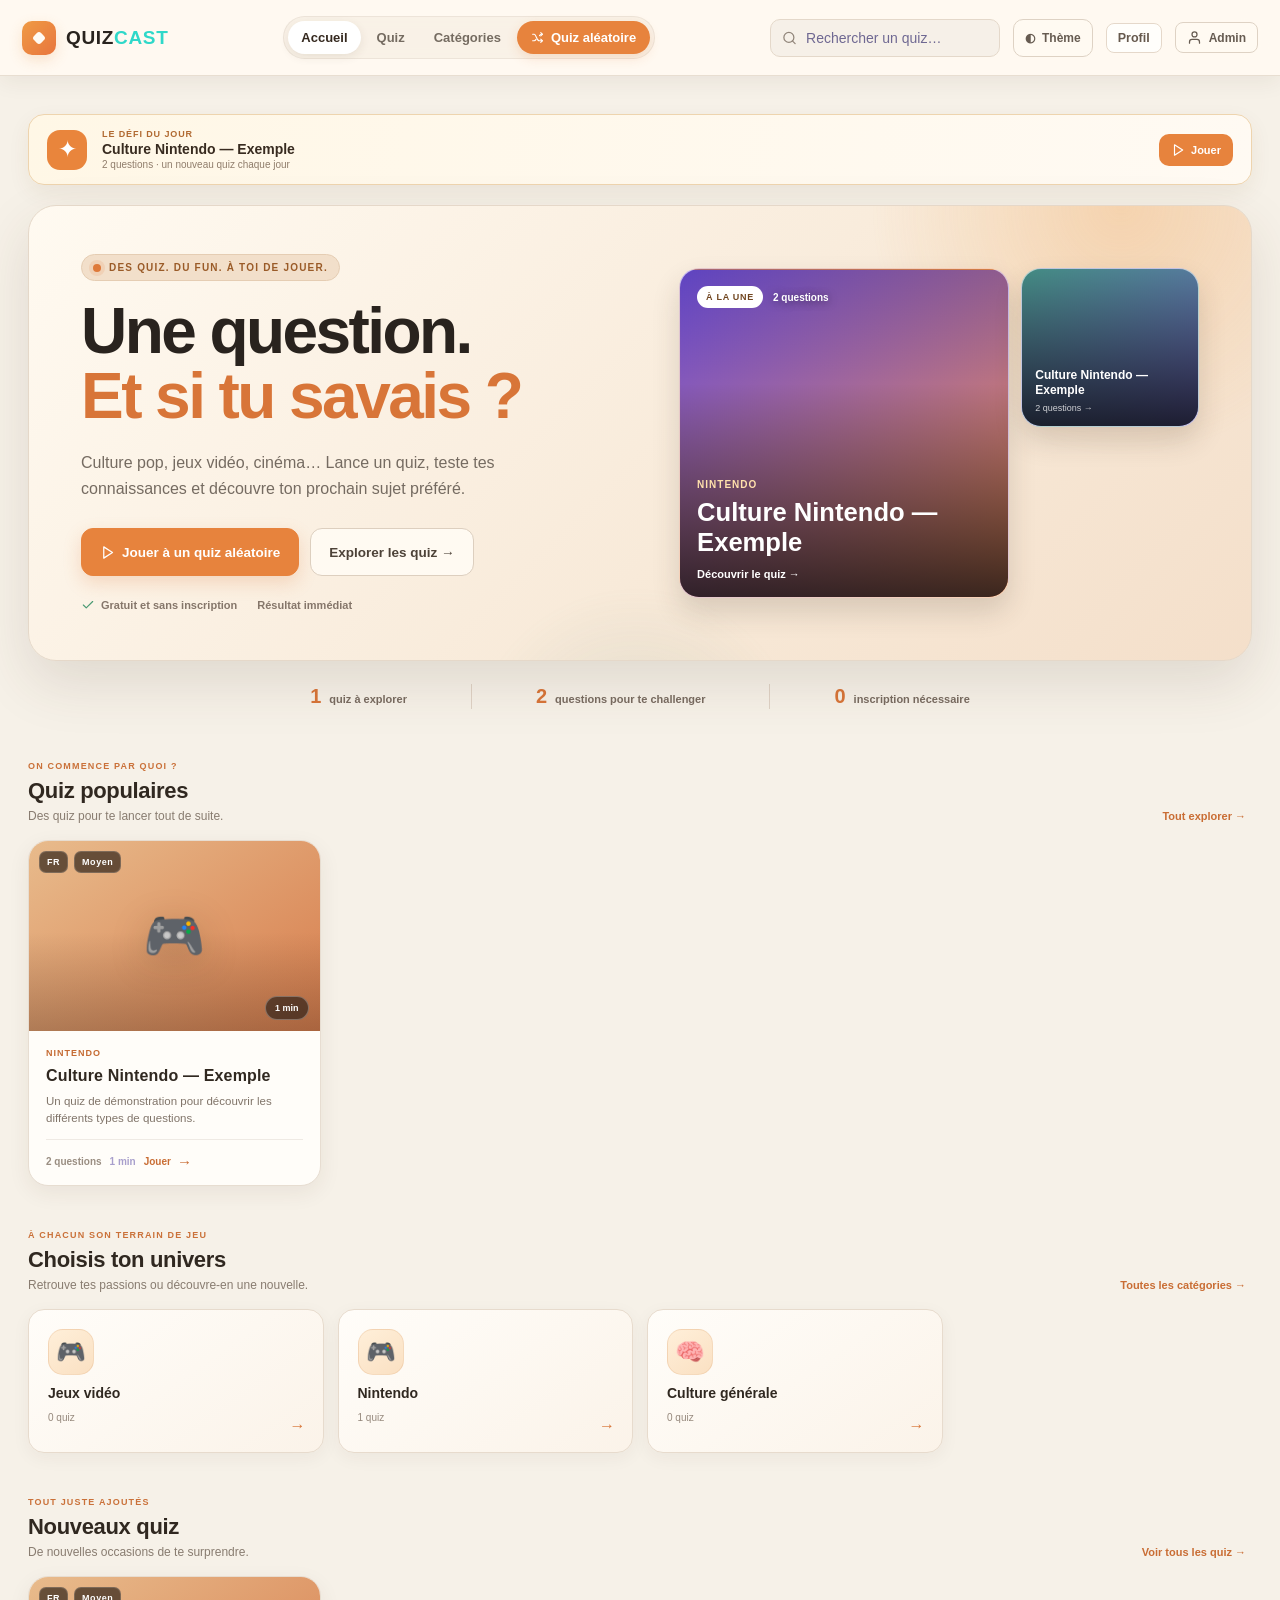
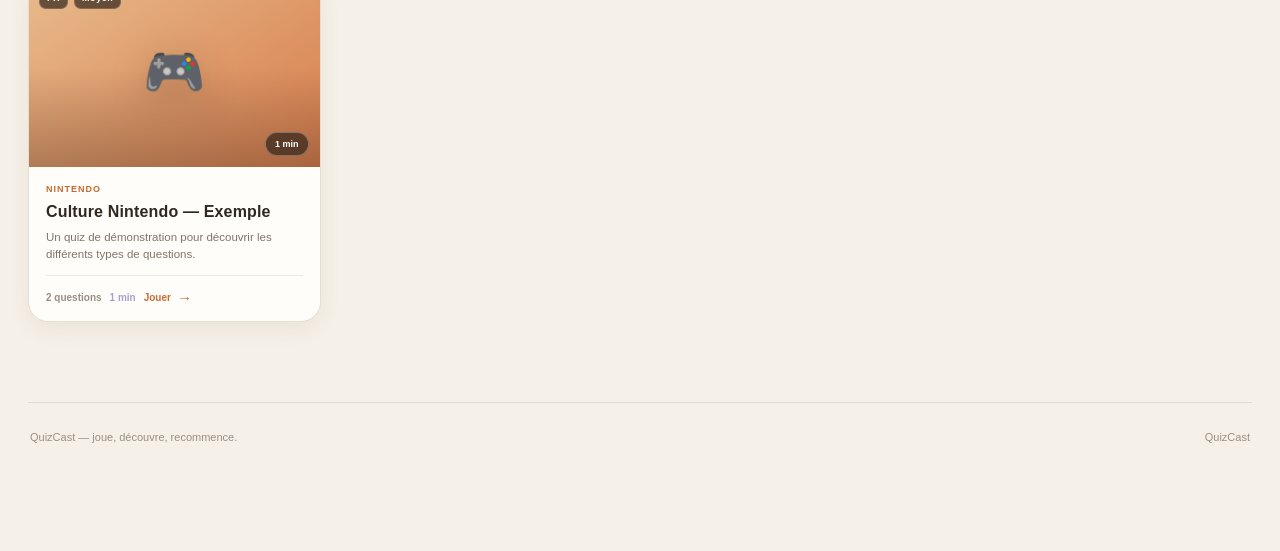
==== commit 72071cde: "better version" ====
--- a/index.html
+++ b/index.html
@@ -1,2206 +1,30 @@
 <!DOCTYPE html>
 <html lang="fr">
 <head>
-<meta charset="UTF-8">
-<meta name="viewport" content="width=device-width, initial-scale=1.0">
-<title>QuizCast</title>
-<link rel="preconnect" href="https://fonts.googleapis.com">
-<link href="https://fonts.googleapis.com/css2?family=Unbounded:wght@300;500;700;800;900&family=Inter:wght@400;500;600;700;800&family=JetBrains+Mono:wght@400;500;700&display=swap" rel="stylesheet">
-<style>
-/* ============================================================
-   QUIZCAST — DESIGN TOKENS
-   ============================================================ */
-:root{
-  --ink:#121020;
-  --ink-2:#181530;
-  --panel:#201c39;
-  --panel-2:#2a2448;
-  --panel-hover:#332c58;
-  --border:#3a3260;
-  --border-soft:#2c2650;
-  --text:#f3f1fa;
-  --text-dim:#a89fcc;
-  --text-faint:#6f6892;
-  --violet:#7c5cfc;
-  --violet-soft:#5b42c4;
-  --violet-glow:rgba(124,92,252,.35);
-  --amber:#ffb627;
-  --teal:#2fd8c9;
-  --coral:#ff5d6c;
-  --green:#35d07f;
-  --radius-lg:20px;
-  --radius:14px;
-  --radius-sm:9px;
-  --font-display:'Unbounded',sans-serif;
-  --font-body:'Inter',sans-serif;
-  --font-mono:'JetBrains Mono',monospace;
-  --shadow-1:0 8px 24px rgba(6,4,20,.35);
-  --shadow-2:0 20px 60px rgba(6,4,20,.55);
-}
-*,*::before,*::after{box-sizing:border-box;}
-html,body{height:100%;}
-body{
-  margin:0;
-  background:
-    radial-gradient(1200px 600px at 85% -10%, rgba(124,92,252,.16), transparent 60%),
-    radial-gradient(900px 500px at -10% 110%, rgba(47,216,201,.10), transparent 55%),
-    var(--ink);
-  color:var(--text);
-  font-family:var(--font-body);
-  -webkit-font-smoothing:antialiased;
-  overflow-x:hidden;
-}
-::selection{background:var(--violet);color:#fff;}
-::-webkit-scrollbar{width:10px;height:10px;}
-::-webkit-scrollbar-track{background:transparent;}
-::-webkit-scrollbar-thumb{background:var(--panel-2);border-radius:10px;}
-::-webkit-scrollbar-thumb:hover{background:var(--panel-hover);}
-a{color:inherit;text-decoration:none;}
-button{font-family:inherit;}
-:focus-visible{outline:2px solid var(--teal);outline-offset:2px;border-radius:6px;}
-h1,h2,h3,h4{font-family:var(--font-display);margin:0;letter-spacing:.01em;}
-p{margin:0;}
-input,textarea,select{
-  font-family:inherit;color:var(--text);background:var(--ink-2);
-  border:1px solid var(--border);border-radius:var(--radius-sm);
-  padding:9px 12px;font-size:14px;width:100%;
-}
-input::placeholder,textarea::placeholder{color:var(--text-faint);}
-input:focus,textarea:focus,select:focus{border-color:var(--violet);}
-textarea{resize:vertical;min-height:70px;font-family:inherit;}
-label.field-label{display:block;font-size:12px;font-weight:700;color:var(--text-dim);text-transform:uppercase;letter-spacing:.06em;margin-bottom:6px;}
-.field{margin-bottom:16px;}
-.hint{font-size:12px;color:var(--text-faint);margin-top:5px;line-height:1.5;}
+  <meta charset="UTF-8">
+  <meta name="viewport" content="width=device-width, initial-scale=1.0">
+  <title>QuizCast</title>
+  <link rel="stylesheet" href="css/base.css">
+  <link rel="stylesheet" href="css/public.css">
+  <link rel="stylesheet" href="css/themes.css">
+  <link rel="stylesheet" href="css/guess.css">
+<script>try{const t=sessionStorage.getItem('quizcast:public-theme');document.documentElement.dataset.qcTheme=['warm','retro','pop','midnight'].includes(t)?t:'warm'}catch(e){document.documentElement.dataset.qcTheme='warm'}</script></head>
+<body>
+  <script>window.QC_ROOT='./';window.QC_BOOT={view:'publicHome',publicMode:true};</script>
+  <div id="app"></div>
+  <div id="modal-root"></div>
+  <div id="autoplay-root"></div>
+  <div id="toast-wrap"></div>
 
-/* ============================================================
-   APP SHELL
-   ============================================================ */
-#app{display:flex;min-height:100vh;}
-.sidebar{
-  width:230px;flex:0 0 230px;background:var(--ink-2);
-  border-right:1px solid var(--border-soft);
-  display:flex;flex-direction:column;padding:22px 16px;
-  position:sticky;top:0;height:100vh;
-}
-.brand{display:flex;align-items:center;gap:10px;padding:4px 8px 26px;}
-.brand-mark{
-  width:34px;height:34px;border-radius:10px;flex:0 0 34px;
-  background:linear-gradient(135deg,var(--violet),var(--teal));
-  display:flex;align-items:center;justify-content:center;
-  box-shadow:0 6px 18px var(--violet-glow);
-}
-.brand-mark span{width:10px;height:10px;border-radius:3px;background:var(--ink);transform:rotate(45deg);}
-.brand-word{font-family:var(--font-display);font-weight:800;font-size:17px;letter-spacing:.02em;}
-.brand-word em{font-style:normal;color:var(--teal);}
-.nav{display:flex;flex-direction:column;gap:3px;}
-.nav-item{
-  display:flex;align-items:center;gap:11px;padding:11px 13px;border-radius:11px;
-  color:var(--text-dim);font-size:14px;font-weight:600;cursor:pointer;border:1px solid transparent;
-  transition:background .15s,color .15s;
-}
-.nav-item svg{width:18px;height:18px;flex:0 0 18px;opacity:.85;}
-.nav-item:hover{background:var(--panel);color:var(--text);}
-.nav-item.active{background:var(--panel-2);color:var(--text);border-color:var(--border);}
-.nav-item.active svg{opacity:1;color:var(--teal);}
-.nav-sep{height:1px;background:var(--border-soft);margin:14px 4px;}
-.sidebar-cta{
-  margin-top:14px;display:flex;align-items:center;justify-content:center;gap:8px;
-  background:linear-gradient(135deg,var(--violet),#9b7bff);color:#fff;font-weight:700;font-size:13.5px;
-  padding:12px;border-radius:12px;cursor:pointer;border:none;box-shadow:0 8px 22px var(--violet-glow);
-  transition:transform .15s, box-shadow .15s;
-}
-.sidebar-cta:hover{transform:translateY(-1px);box-shadow:0 10px 26px var(--violet-glow);}
-.sidebar-bottom{margin-top:auto;display:flex;flex-direction:column;gap:10px;}
-.lang-switch{display:flex;background:var(--panel);border:1px solid var(--border);border-radius:10px;padding:3px;}
-.lang-switch button{
-  flex:1;background:transparent;border:none;color:var(--text-faint);font-weight:700;font-size:12px;
-  padding:7px 0;border-radius:8px;cursor:pointer;letter-spacing:.04em;
-}
-.lang-switch button.active{background:var(--violet);color:#fff;}
-.storage-note{font-size:10.5px;color:var(--text-faint);line-height:1.5;padding:0 4px;}
-
-.main{flex:1;min-width:0;padding:30px 40px 70px;max-width:1360px;}
-.topbar{display:flex;align-items:center;justify-content:space-between;margin-bottom:26px;gap:16px;flex-wrap:wrap;}
-.topbar h1{font-size:26px;font-weight:800;}
-.topbar .sub{color:var(--text-dim);font-size:13.5px;margin-top:4px;}
-.topbar-actions{display:flex;gap:10px;flex-wrap:wrap;}
-
-/* ============================================================
-   BUTTONS
-   ============================================================ */
-.btn{
-  display:inline-flex;align-items:center;gap:7px;justify-content:center;
-  border-radius:10px;font-weight:700;font-size:13.5px;padding:10px 16px;
-  cursor:pointer;border:1px solid transparent;transition:all .15s;white-space:nowrap;
-}
-.btn svg{width:15px;height:15px;}
-.btn-primary{background:var(--violet);color:#fff;box-shadow:0 6px 16px var(--violet-glow);}
-.btn-primary:hover{background:var(--violet-soft);transform:translateY(-1px);}
-.btn-ghost{background:var(--panel);color:var(--text);border-color:var(--border);}
-.btn-ghost:hover{background:var(--panel-hover);}
-.btn-outline{background:transparent;color:var(--text-dim);border-color:var(--border);}
-.btn-outline:hover{color:var(--text);border-color:var(--text-dim);}
-.btn-danger{background:transparent;color:var(--coral);border-color:rgba(255,93,108,.35);}
-.btn-danger:hover{background:rgba(255,93,108,.12);}
-.btn-sm{padding:7px 11px;font-size:12.5px;border-radius:8px;}
-.btn-icon{padding:9px;border-radius:9px;}
-.btn:disabled{opacity:.4;cursor:not-allowed;}
-.btn-block{width:100%;}
-
-/* ============================================================
-   CARDS / PANELS
-   ============================================================ */
-.panel{background:var(--panel);border:1px solid var(--border-soft);border-radius:var(--radius-lg);padding:22px;}
-.stat-grid{display:grid;grid-template-columns:repeat(auto-fit,minmax(160px,1fr));gap:14px;margin-bottom:26px;}
-.stat-card{
-  background:var(--panel);border:1px solid var(--border-soft);border-radius:var(--radius);
-  padding:18px 18px 16px;position:relative;overflow:hidden;
-}
-.stat-card::after{content:'';position:absolute;top:-30px;right:-30px;width:90px;height:90px;border-radius:50%;background:var(--stat-color,var(--violet));opacity:.15;filter:blur(10px);}
-.stat-num{font-family:var(--font-mono);font-size:30px;font-weight:700;color:var(--text);}
-.stat-label{font-size:12px;color:var(--text-dim);margin-top:4px;font-weight:600;}
-
-.section-title{font-size:15px;font-weight:800;margin:32px 0 14px;display:flex;align-items:center;justify-content:space-between;}
-.section-title .see-all{font-size:12px;font-weight:700;color:var(--teal);cursor:pointer;}
-
-.mini-list{display:flex;flex-direction:column;gap:2px;}
-.mini-row{
-  display:flex;align-items:center;gap:12px;padding:11px 12px;border-radius:10px;cursor:pointer;
-  border:1px solid transparent;
-}
-.mini-row:hover{background:var(--panel-2);border-color:var(--border-soft);}
-.mini-thumb{width:40px;height:40px;border-radius:8px;background:var(--panel-2);flex:0 0 40px;object-fit:cover;display:flex;align-items:center;justify-content:center;font-size:16px;}
-.mini-info{flex:1;min-width:0;}
-.mini-info .name{font-size:13.5px;font-weight:700;white-space:nowrap;overflow:hidden;text-overflow:ellipsis;}
-.mini-info .meta{font-size:11.5px;color:var(--text-faint);margin-top:2px;}
-
-/* ============================================================
-   QUIZ CARDS (library)
-   ============================================================ */
-.toolbar{display:flex;gap:10px;flex-wrap:wrap;align-items:center;margin-bottom:22px;}
-.toolbar .search-wrap{position:relative;flex:1;min-width:220px;}
-.toolbar .search-wrap svg{position:absolute;left:12px;top:50%;transform:translateY(-50%);width:15px;height:15px;color:var(--text-faint);}
-.toolbar input[type=search]{padding-left:34px;}
-.toolbar select{width:auto;min-width:130px;}
-.quiz-grid{display:grid;grid-template-columns:repeat(auto-fill,minmax(255px,1fr));gap:18px;}
-.quiz-card{
-  background:var(--panel);border:1px solid var(--border-soft);border-radius:var(--radius);overflow:hidden;
-  display:flex;flex-direction:column;transition:transform .15s,border-color .15s;
-}
-.quiz-card:hover{border-color:var(--violet-soft);transform:translateY(-2px);}
-.quiz-thumb{
-  height:120px;background:linear-gradient(135deg,var(--panel-2),var(--ink-2));
-  display:flex;align-items:center;justify-content:center;font-size:34px;position:relative;
-  background-size:cover;background-position:center;
-}
-.quiz-thumb .lang-badge{position:absolute;top:9px;right:9px;background:rgba(18,16,32,.75);backdrop-filter:blur(4px);font-size:10px;font-weight:800;padding:3px 7px;border-radius:6px;letter-spacing:.05em;}
-.quiz-body{padding:15px 16px 16px;display:flex;flex-direction:column;gap:9px;flex:1;}
-.quiz-body h3{font-size:15px;font-weight:700;line-height:1.3;}
-.quiz-body .desc{font-size:12.5px;color:var(--text-dim);line-height:1.5;display:-webkit-box;-webkit-line-clamp:2;-webkit-box-orient:vertical;overflow:hidden;min-height:36px;}
-.chip-row{display:flex;flex-wrap:wrap;gap:6px;}
-.chip{font-size:10.5px;font-weight:700;padding:4px 9px;border-radius:20px;background:var(--panel-2);color:var(--text-dim);border:1px solid var(--border-soft);}
-.chip-diff-facile{color:var(--green);}
-.chip-diff-moyen{color:var(--amber);}
-.chip-diff-difficile{color:var(--coral);}
-.quiz-meta-row{display:flex;justify-content:space-between;font-size:11.5px;color:var(--text-faint);font-family:var(--font-mono);margin-top:2px;}
-.quiz-actions{display:flex;gap:6px;padding:12px 14px;border-top:1px solid var(--border-soft);}
-.quiz-actions .btn{flex:1;padding:8px 6px;font-size:11.5px;}
-.quiz-actions .btn svg{width:13px;height:13px;}
-.empty-state{padding:60px 20px;text-align:center;color:var(--text-faint);}
-.empty-state h3{color:var(--text-dim);font-size:16px;margin-bottom:8px;}
-.empty-state svg{width:38px;height:38px;margin-bottom:14px;opacity:.5;}
-
-/* ============================================================
-   CATEGORIES
-   ============================================================ */
-.cat-grid{display:grid;grid-template-columns:repeat(auto-fill,minmax(220px,1fr));gap:12px;}
-.cat-card{background:var(--panel);border:1px solid var(--border-soft);border-radius:var(--radius);padding:14px 16px;display:flex;align-items:center;gap:12px;}
-.cat-dot{width:12px;height:12px;border-radius:4px;flex:0 0 12px;}
-.cat-name{font-weight:700;font-size:13.5px;flex:1;min-width:0;}
-.cat-sub{font-size:10.5px;color:var(--text-faint);}
-.cat-count{font-family:var(--font-mono);font-size:11px;color:var(--text-faint);}
-.color-swatches{display:flex;gap:7px;flex-wrap:wrap;}
-.swatch{width:26px;height:26px;border-radius:8px;cursor:pointer;border:2px solid transparent;}
-.swatch.selected{border-color:#fff;}
-
-/* ============================================================
-   QUIZ EDITOR
-   ============================================================ */
-.editor-grid{display:grid;grid-template-columns:340px 1fr;gap:22px;align-items:start;}
-@media(max-width:980px){.editor-grid{grid-template-columns:1fr;}}
-.thumb-upload{
-  height:110px;border-radius:12px;border:1.5px dashed var(--border);background:var(--ink-2);
-  display:flex;align-items:center;justify-content:center;cursor:pointer;overflow:hidden;position:relative;
-  background-size:cover;background-position:center;color:var(--text-faint);font-size:12px;text-align:center;gap:6px;flex-direction:column;
-}
-.thumb-upload:hover{border-color:var(--violet);}
-.checkbox-row{display:flex;flex-wrap:wrap;gap:8px;}
-.cat-toggle{
-  font-size:12px;font-weight:700;padding:7px 12px;border-radius:20px;border:1px solid var(--border);
-  color:var(--text-dim);cursor:pointer;background:var(--ink-2);
-}
-.cat-toggle.selected{background:var(--violet);border-color:var(--violet);color:#fff;}
-
-.q-list-header{display:flex;align-items:center;justify-content:space-between;margin-bottom:12px;}
-.q-list{display:flex;flex-direction:column;gap:8px;}
-.q-row{
-  display:flex;align-items:center;gap:10px;background:var(--panel);border:1px solid var(--border-soft);
-  border-radius:12px;padding:10px 12px;cursor:default;
-}
-.q-row.dragging{opacity:.4;}
-.q-row .drag-handle{cursor:grab;color:var(--text-faint);padding:2px;}
-.q-row .q-type-icon{width:34px;height:34px;border-radius:9px;background:var(--panel-2);display:flex;align-items:center;justify-content:center;flex:0 0 34px;font-size:15px;}
-.q-row .q-num{font-family:var(--font-mono);font-size:11px;color:var(--text-faint);width:22px;text-align:center;flex:0 0 22px;}
-.q-row .q-info{flex:1;min-width:0;}
-.q-row .q-text{font-size:13px;font-weight:600;white-space:nowrap;overflow:hidden;text-overflow:ellipsis;}
-.q-row .q-meta{font-size:11px;color:var(--text-faint);margin-top:2px;}
-.q-row .q-actions{display:flex;gap:4px;}
-.add-q-menu{position:relative;display:inline-block;}
-.dropdown{
-  position:absolute;top:calc(100% + 6px);right:0;background:var(--panel-2);border:1px solid var(--border);
-  border-radius:12px;box-shadow:var(--shadow-2);padding:6px;min-width:230px;z-index:40;display:none;
-}
-.dropdown.open{display:block;}
-.dropdown-item{display:flex;align-items:center;gap:10px;padding:9px 10px;border-radius:8px;cursor:pointer;font-size:13px;font-weight:600;}
-.dropdown-item:hover{background:var(--panel-hover);}
-.dropdown-item .ic{width:28px;height:28px;border-radius:7px;background:var(--ink-2);display:flex;align-items:center;justify-content:center;font-size:13px;flex:0 0 28px;}
-.dropdown-item small{display:block;font-weight:400;color:var(--text-faint);font-size:10.5px;}
-
-/* ============================================================
-   MODAL (question editor)
-   ============================================================ */
-.modal-overlay{
-  position:fixed;inset:0;background:rgba(8,6,18,.72);backdrop-filter:blur(3px);
-  display:none;align-items:flex-start;justify-content:center;z-index:100;padding:34px 20px;overflow-y:auto;
-}
-.modal-overlay.open{display:flex;}
-.modal{
-  background:var(--ink-2);border:1px solid var(--border);border-radius:20px;width:100%;max-width:620px;
-  box-shadow:var(--shadow-2);animation:modalIn .18s ease;
-}
-@keyframes modalIn{from{opacity:0;transform:translateY(10px) scale(.98);}to{opacity:1;transform:none;}}
-.modal-header{display:flex;align-items:center;justify-content:space-between;padding:20px 22px;border-bottom:1px solid var(--border-soft);}
-.modal-header h3{font-size:16px;}
-.modal-body{padding:22px;max-height:70vh;overflow-y:auto;}
-.modal-footer{display:flex;justify-content:space-between;gap:10px;padding:16px 22px;border-top:1px solid var(--border-soft);}
-.modal-close{cursor:pointer;color:var(--text-faint);padding:6px;border-radius:8px;}
-.modal-close:hover{color:var(--text);background:var(--panel);}
-
-.answer-edit-row{display:flex;gap:8px;align-items:center;margin-bottom:8px;}
-.answer-edit-row input[type=text]{flex:1;}
-.correct-radio{
-  width:22px;height:22px;border-radius:7px;border:2px solid var(--border);flex:0 0 22px;cursor:pointer;
-  display:flex;align-items:center;justify-content:center;
-}
-.correct-radio.checked{background:var(--green);border-color:var(--green);}
-.correct-radio.checked::after{content:'✓';color:#0c1a12;font-size:13px;font-weight:900;}
-.img-upload-box{
-  border:1.5px dashed var(--border);border-radius:12px;padding:16px;text-align:center;cursor:pointer;
-  background:var(--ink-2);position:relative;overflow:hidden;
-}
-.img-upload-box img{max-width:100%;max-height:170px;border-radius:8px;display:block;margin:0 auto;}
-.img-upload-box .ph{color:var(--text-faint);font-size:12.5px;padding:20px 0;}
-.mode-grid{display:grid;grid-template-columns:repeat(3,1fr);gap:8px;}
-.mode-opt{
-  border:1.5px solid var(--border);border-radius:10px;padding:9px 6px;text-align:center;cursor:pointer;
-  font-size:11px;font-weight:700;color:var(--text-dim);background:var(--ink-2);
-}
-.mode-opt.selected{border-color:var(--violet);color:var(--text);background:rgba(124,92,252,.14);}
-.mask-editor{position:relative;border-radius:10px;overflow:hidden;cursor:crosshair;user-select:none;background:var(--ink-2);}
-.mask-editor img{width:100%;display:block;pointer-events:none;}
-.mask-rect{position:absolute;background:rgba(18,16,32,.9);border:1.5px dashed var(--amber);}
-.range-row{display:flex;align-items:center;gap:10px;}
-.range-row input[type=range]{flex:1;accent-color:var(--violet);}
-.range-row .val{font-family:var(--font-mono);font-size:12px;color:var(--text-dim);width:40px;text-align:right;}
-.two-col{display:grid;grid-template-columns:1fr 1fr;gap:14px;}
-
-/* ============================================================
-   PLAY — NORMAL MODE
-   ============================================================ */
-.play-wrap{max-width:820px;margin:0 auto;}
-.play-progress-bar{height:6px;border-radius:6px;background:var(--panel-2);overflow:hidden;margin-bottom:22px;}
-.play-progress-fill{height:100%;background:linear-gradient(90deg,var(--violet),var(--teal));transition:width .3s;}
-.play-topline{display:flex;justify-content:space-between;align-items:center;margin-bottom:16px;font-size:12.5px;color:var(--text-dim);font-family:var(--font-mono);}
-.play-card{background:var(--panel);border:1px solid var(--border-soft);border-radius:22px;padding:34px;}
-.play-question-img{width:100%;max-height:260px;object-fit:contain;border-radius:14px;margin-bottom:20px;background:var(--ink-2);}
-.play-question-text{font-family:var(--font-display);font-size:22px;font-weight:700;line-height:1.35;margin-bottom:26px;}
-.answers-grid{display:grid;grid-template-columns:1fr 1fr;gap:12px;}
-@media(max-width:640px){.answers-grid{grid-template-columns:1fr;}}
-.answer-tile{
-  display:flex;align-items:center;gap:12px;padding:16px 18px;border-radius:14px;cursor:pointer;
-  font-weight:700;font-size:15px;border:1.5px solid transparent;color:#fff;
-  transition:transform .12s,filter .12s;position:relative;
-}
-.answer-tile:hover{filter:brightness(1.08);transform:translateY(-1px);}
-.answer-tile:active{transform:translateY(0);}
-.answer-tile .shape{width:20px;height:20px;flex:0 0 20px;}
-.answer-tile.a, .stage-tile.a{background:linear-gradient(135deg,#7c5cfc,#6a4ce8);}
-.answer-tile.b, .stage-tile.b{background:linear-gradient(135deg,#ffb627,#f29a0a);}
-.answer-tile.c, .stage-tile.c{background:linear-gradient(135deg,#2fd8c9,#20b8ab);}
-.answer-tile.d, .stage-tile.d{background:linear-gradient(135deg,#ff5d6c,#e8404f);}
-.answer-tile.e, .stage-tile.e{background:linear-gradient(135deg,#5ecbff,#3aa8e0);}
-.answer-tile.f, .stage-tile.f{background:linear-gradient(135deg,#c86bff,#a83de8);}
-.answer-tile.dim{opacity:.35;filter:grayscale(.4);}
-.answer-tile.correct-flag{background:linear-gradient(135deg,rgba(53,208,127,.95),rgba(47,216,201,.85));box-shadow:0 0 0 4px rgba(53,208,127,.28), 0 12px 28px rgba(53,208,127,.35);}
-.answer-tile.wrong-flag{outline:3px solid var(--coral);}
-.answer-tile.disabled{cursor:default;}
-.feedback-banner{
-  margin-top:20px;padding:14px 18px;border-radius:12px;font-weight:700;font-size:14px;display:flex;align-items:center;gap:10px;
-}
-.feedback-banner.ok{background:rgba(53,208,127,.14);color:var(--green);border:1px solid rgba(53,208,127,.3);}
-.feedback-banner.ko{background:rgba(255,93,108,.14);color:var(--coral);border:1px solid rgba(255,93,108,.3);}
-.explanation-box{margin-top:12px;font-size:13px;color:var(--text-dim);line-height:1.6;background:var(--ink-2);border-radius:10px;padding:12px 14px;}
-.play-footer{display:flex;justify-content:flex-end;margin-top:24px;}
-.score-screen{text-align:center;padding:60px 20px;}
-.score-num{font-family:var(--font-display);font-size:58px;font-weight:900;background:linear-gradient(135deg,var(--violet),var(--teal));-webkit-background-clip:text;background-clip:text;color:transparent;}
-
-/* ============================================================
-   AUTO PLAY — BROADCAST STAGE
-   ============================================================ */
-.autoplay-setup{max-width:640px;margin:40px auto;}
-.stage-wrap{
-  position:fixed;inset:0;background:#050409;z-index:200;display:flex;align-items:center;justify-content:center;
-}
-.stage-16x9{
-  width:min(100vw,177.7vh);height:min(100vh,56.3vw);position:relative;background:radial-gradient(1100px 600px at 50% -10%,rgba(124,92,252,.28),transparent 60%),#0c0a18;
-  display:flex;flex-direction:column;align-items:center;justify-content:center;overflow:hidden;
-}
-.stage-exit{position:absolute;bottom:20px;right:22px;z-index:6;opacity:0;transition:opacity .3s;}
-.stage-wrap:hover .stage-exit{opacity:1;}
-.stage-content{width:82%;display:flex;flex-direction:column;align-items:center;}
-.timer-ring{width:130px;height:130px;margin-bottom:26px;position:relative;overflow:hidden;filter:drop-shadow(0 6px 18px rgba(255,182,39,.3));transition:opacity .4s ease, height .4s ease, margin-bottom .4s ease, transform .4s ease;}
-.timer-ring.hiding{opacity:0;height:0;margin-bottom:0;transform:scale(.7);animation:none;}
-.timer-ring svg{transform:rotate(-90deg);width:100%;height:100%;}
-.timer-ring circle{fill:none;stroke-width:7;}
-.timer-ring .bg{stroke:rgba(255,255,255,.08);}
-.timer-ring .fg{stroke:url(#timerGrad);stroke-linecap:round;transition:stroke-dashoffset .1s linear;}
-.timer-ring .num{position:absolute;inset:0;display:flex;align-items:center;justify-content:center;font-family:var(--font-display);font-size:40px;font-weight:900;color:#fff;text-shadow:0 4px 18px rgba(0,0,0,.5);}
-.timer-ring.urgent .num{color:var(--coral);animation:timerShake .35s ease-in-out infinite;}
-.timer-ring.urgent .fg{stroke:var(--coral);}
-@keyframes timerShake{0%,100%{transform:translateX(0);}25%{transform:translateX(-2px);}75%{transform:translateX(2px);}}
-.stage-qtext-wrap{min-height:70px;display:flex;align-items:center;justify-content:center;margin-bottom:8px;}
-.stage-qimg{max-height:26vh;max-width:100%;object-fit:contain;border-radius:16px;margin-bottom:18px;box-shadow:0 20px 50px rgba(0,0,0,.5);}
-.stage-qtext{font-family:var(--font-display);font-size:clamp(22px,3.4vw,38px);font-weight:700;text-align:center;line-height:1.3;text-shadow:0 4px 20px rgba(0,0,0,.4);}
-.stage-answers{display:grid;grid-template-columns:1fr 1fr;gap:16px;width:100%;margin-top:22px;}
-.stage-tile{
-  padding:20px 22px;border-radius:16px;font-family:var(--font-display);font-weight:700;font-size:clamp(15px,1.6vw,20px);
-  color:#fff;display:flex;align-items:center;gap:14px;box-shadow:0 10px 26px rgba(0,0,0,.3);
-  transition:opacity .35s ease, transform .35s ease, filter .35s ease, box-shadow .35s ease;
-}
-.stage-tile .shape{width:22px;height:22px;flex:0 0 22px;opacity:.9;}
-.stage-tile.dim{opacity:.25;filter:grayscale(.6) brightness(.75);transform:scale(.96);box-shadow:none;}
-.correct-badge{margin-left:auto;display:flex;align-items:center;justify-content:center;width:32px;height:32px;flex:0 0 32px;background:rgba(255,255,255,.22);border-radius:50%;}
-.qfade-in{animation:qfadeIn .65s cubic-bezier(.16,1,.3,1) both;}
-@keyframes qfadeIn{from{opacity:0;transform:translateY(18px) scale(.985);}to{opacity:1;transform:none;}}
-.stage-tile{animation:tileIn .6s cubic-bezier(.16,1,.3,1) both;}
-@keyframes tileIn{from{opacity:0;transform:translateY(22px) scale(.94);}to{opacity:1;transform:none;}}
-.stage-fadeout{animation:stageFadeOut .35s ease both;}
-@keyframes stageFadeOut{to{opacity:0;transform:scale(.98);}}
-.stage-fade-out{animation:stageContentFadeOut .3s cubic-bezier(.4,0,1,1) both;}
-@keyframes stageContentFadeOut{to{opacity:0;transform:translateY(-12px) scale(.98);}}
-.stage-end{text-align:center;}
-.stage-end h2{font-size:clamp(28px,4vw,44px);margin-bottom:10px;}
-.correct-pulse{background:linear-gradient(135deg,rgba(53,208,127,.95),rgba(47,216,201,.85));box-shadow:0 0 0 4px rgba(53,208,127,.28), 0 16px 36px rgba(53,208,127,.4);animation:correctPop .55s cubic-bezier(.34,1.56,.64,1);}
-@keyframes correctPop{0%{transform:scale(1);}45%{transform:scale(1.06);}100%{transform:scale(1);}}
-.stage-end-emoji{font-size:46px;margin-bottom:12px;animation:emojiBounce 1.8s ease-in-out infinite;}
-@keyframes emojiBounce{0%,100%{transform:translateY(0) rotate(-4deg);}50%{transform:translateY(-12px) rotate(4deg);}}
-.stage-end h2{background:linear-gradient(135deg,var(--violet),var(--teal));-webkit-background-clip:text;background-clip:text;color:transparent;}
-.stage-end{position:relative;}
-.stage-end::before{
-  content:'';position:absolute;left:50%;top:44%;transform:translate(-50%,-50%);
-  width:440px;height:440px;border-radius:50%;
-  background:radial-gradient(circle,rgba(124,92,252,.28),transparent 70%);
-  animation:endGlow 3s ease-in-out infinite;pointer-events:none;z-index:-1;
-}
-@keyframes endGlow{0%,100%{opacity:.55;transform:translate(-50%,-50%) scale(1);}50%{opacity:1;transform:translate(-50%,-50%) scale(1.15);}}
-.confetti-wrap{position:absolute;inset:-40px 0 0 0;pointer-events:none;overflow:visible;}
-.confetti-piece{position:absolute;bottom:0;border-radius:2px;opacity:0;animation-name:confettiRise;animation-timing-function:ease-out;animation-iteration-count:infinite;}
-@keyframes confettiRise{
-  0%{opacity:0;transform:translateY(20px) translateX(0) rotate(0deg);}
-  12%{opacity:1;}
-  100%{opacity:0;transform:translateY(-260px) translateX(var(--drift)) rotate(340deg);}
-}
-.stage-end-actions{display:flex;gap:10px;justify-content:center;margin-top:28px;}
-
-/* ============================================================
-   TOASTS
-   ============================================================ */
-#toast-wrap{position:fixed;bottom:22px;left:50%;transform:translateX(-50%);z-index:300;display:flex;flex-direction:column;gap:8px;align-items:center;}
-.toast{
-  background:var(--panel-2);border:1px solid var(--border);color:var(--text);font-size:13px;font-weight:600;
-  padding:10px 18px;border-radius:30px;box-shadow:var(--shadow-1);display:flex;align-items:center;gap:8px;
-  animation:toastIn .2s ease;
-}
-@keyframes toastIn{from{opacity:0;transform:translateY(8px);}to{opacity:1;transform:none;}}
-.toast.ok{border-color:rgba(53,208,127,.4);}
-.toast.err{border-color:rgba(255,93,108,.4);}
-.toast-dot{width:7px;height:7px;border-radius:50%;background:var(--green);}
-.toast.err .toast-dot{background:var(--coral);}
-
-/* ============================================================
-   MISC
-   ============================================================ */
-.drop-target-line{height:3px;background:var(--teal);border-radius:3px;margin:2px 0;}
-.spin{animation:spin 1s linear infinite;}
-@keyframes spin{to{transform:rotate(360deg);}}
-.processing-overlay{position:absolute;inset:0;background:rgba(18,16,32,.55);display:flex;align-items:center;justify-content:center;color:#fff;font-size:11px;font-weight:700;}
-[data-fade]{animation:qfadeIn .3s ease both;}
-</style>
-</head>
-<body>
-<div id="app"></div>
-<div id="modal-root"></div>
-<div id="autoplay-root"></div>
-<div id="toast-wrap"></div>
-<script>
-/* ============================================================
-   0. I18N
-   ============================================================ */
-const I18N = {
-fr:{
-  app_name:'QuizCast',
-  nav_dashboard:'Tableau de bord', nav_library:'Bibliothèque', nav_categories:'Catégories',
-  sidebar_new_quiz:'Nouveau quiz',
-  storage_note:'Sauvegarde automatique dans cet artefact.',
-  storage_note_offline:'⚠ Mode local : non sauvegardé après fermeture. Utilise cet artefact dans Claude.ai pour la sauvegarde auto.',
-  dash_title:'Tableau de bord', dash_sub:"Vue d'ensemble de ta plateforme de quiz",
-  stat_quizzes:'Quiz', stat_questions:'Questions', stat_categories:'Catégories', stat_fr:'Quiz FR', stat_en:'Quiz EN',
-  recent_created:'Créés récemment', recent_updated:'Modifiés récemment', quick_actions:'Actions rapides',
-  action_new_quiz:'Créer un quiz', action_library:'Voir la bibliothèque', action_categories:'Gérer les catégories',
-  see_all:'Tout voir',
-  empty_dash_title:"C'est calme par ici", empty_dash:"Crée ton premier quiz pour voir tes statistiques apparaître.",
-  library_title:'Bibliothèque', library_sub:'Tous tes quiz, prêts à jouer ou à enregistrer',
-  search_ph:'Rechercher un quiz…',
-  filter_all_cat:'Toutes les catégories', filter_all_diff:'Toutes difficultés', filter_all_lang:'Toutes langues',
-  sort_updated:'Modifié récemment', sort_created:'Créé récemment', sort_name:'Nom (A-Z)', sort_qcount:'Nb. de questions',
-  btn_export_all:'Exporter tout', btn_import:'Importer un JSON',
-  q_count:'questions', q_count_1:'question',
-  empty_library_title:'Aucun quiz trouvé', empty_library:'Essaie un autre filtre, ou crée un nouveau quiz.',
-  btn_play:'Jouer', btn_autoplay:'Auto Play', btn_edit:'Modifier', btn_duplicate:'Dupliquer', btn_delete:'Supprimer', btn_export:'Exporter',
-  diff_facile:'Facile', diff_moyen:'Moyen', diff_difficile:'Difficile',
-  cat_title:'Catégories', cat_sub:'Organise tes quiz par thème',
-  cat_new:'Nouvelle catégorie', cat_name_ph:'Nom de la catégorie', cat_parent:'Catégorie parente (optionnel)',
-  cat_none_parent:'— Aucune (catégorie principale) —',
-  cat_add:'Ajouter', cat_empty_title:'Aucune catégorie', cat_empty:'Crée ta première catégorie ci-dessus.',
-  confirm_delete_cat:'Supprimer cette catégorie ? Elle sera retirée des quiz qui l\'utilisent.',
-  editor_new_title:'Nouveau quiz', editor_edit_title:'Modifier le quiz',
-  field_name:'Nom du quiz', field_name_ph:'Ex : Culture Nintendo #1',
-  field_desc:'Description', field_desc_ph:'Une courte description de ce quiz…',
-  field_categories:'Catégories', field_language:'Langue du contenu', field_difficulty:'Difficulté générale',
-  field_thumbnail:'Miniature', thumb_upload_hint:'Cliquer pour importer une image',
-  back_to_library:'Retour à la bibliothèque',
-  questions_title:'Questions', add_question:'Ajouter une question',
-  qtype_qcm:'QCM classique', qtype_qcm_desc:'Question à choix multiple',
-  qtype_character:'Deviner un personnage', qtype_character_desc:'Image à révéler progressivement',
-  empty_questions_title:'Aucune question', empty_questions:'Ajoute ta première question pour commencer à construire ce quiz.',
-  duration_short:'s', preview_quiz:'Aperçu', launch_autoplay:'Lancer Auto Play',
-  saved_indicator:'Enregistré',
-  confirm_delete_question:'Supprimer cette question ?',
-  confirm_delete_quiz:'Supprimer définitivement ce quiz ?',
-  modal_new_qcm:'Nouvelle question QCM', modal_edit_qcm:'Modifier la question QCM',
-  modal_new_character:'Nouvelle question — Deviner un personnage', modal_edit_character:'Modifier — Deviner un personnage',
-  field_question_text:'Texte de la question', field_question_text_ph:'Quelle est la question ?',
-  field_illustration:'Image d\'illustration (optionnel)',
-  field_character_image:'Image du personnage', field_answers:'Réponses proposées', field_answer_ph:'Réponse…',
-  add_answer:'Ajouter une réponse', remove_answer:'Retirer',
-  mark_correct_hint:'Coche la bonne réponse',
-  field_explanation:'Explication (optionnel)', field_explanation_ph:'Affichée après la réponse…',
-  field_duration:'Durée de la question', field_difficulty_q:'Difficulté',
-  field_image_mode:'Effet sur l\'image', field_tags:'Tags (séparés par une virgule)',
-  mode_normal:'Normale', mode_silhouette:'Silhouette', mode_pixelated:'Pixelisée', mode_blurred:'Floutée',
-  mode_darkened:'Assombrie', mode_masked:'Zone masquée',
-  mask_hint:'Clique-glisse sur l\'image pour dessiner la zone à masquer.',
-  blur_amount:'Intensité du flou', darken_amount:'Intensité de l\'assombrissement',
-  cancel:'Annuler', save:'Enregistrer', delete:'Supprimer', close:'Fermer',
-  upload_image_hint:'Cliquer pour importer une image', replace_image:'Remplacer', remove_image:'Retirer',
-  play_of:'sur',
-  answer_correct:'Bonne réponse !', answer_wrong:'Mauvaise réponse',
-  next_question:'Question suivante', see_results:'Voir les résultats',
-  score_title:'Quiz terminé !', score_sub_pre:'Tu as obtenu', score_sub_post:'bonnes réponses',
-  restart:'Rejouer', back_library_btn:'Retour à la bibliothèque',
-  autoplay_setup_title:'Configurer Auto Play', autoplay_setup_sub:'Pensé pour l\'enregistrement de vidéos YouTube (OBS)',
-  timing_title:'Timing', response_time:'Temps de réponse', reveal_duration:'Durée d\'affichage de la réponse',
-  next_delay:'Délai avant la question suivante',
-  shuffle_title:'Aléatoire', shuffle_questions:'Mélanger les questions', shuffle_answers:'Mélanger les réponses',
-  start_quiz:'Démarrer le quiz', exit_stage:'Quitter', fullscreen_hint:'Plein écran recommandé pour l\'enregistrement',
-  toggle_fullscreen:'Plein écran',
-  stage_end_title:'Quiz terminé', stage_end_sub:'questions diffusées',
-  stage_thanks:'Merci d\u2019avoir regardé !',
-  stage_replay:'Rejouer', stage_exit_lib:'Retour',
-  toast_saved:'Enregistré', toast_cat_added:'Catégorie ajoutée', toast_cat_deleted:'Catégorie supprimée',
-  toast_quiz_deleted:'Quiz supprimé', toast_quiz_duplicated:'Quiz dupliqué', toast_exported:'Export téléchargé',
-  toast_imported:'Import réussi', toast_import_error:'Fichier JSON invalide',
-  toast_question_deleted:'Question supprimée',
-  yes_delete:'Oui, supprimer',
-  new_category_name_ph:'Ex : Pokémon',
-  demo_badge:'Exemple',
-  answers_count:'Nombre de réponses',
-},
-en:{
-  app_name:'QuizCast',
-  nav_dashboard:'Dashboard', nav_library:'Library', nav_categories:'Categories',
-  sidebar_new_quiz:'New quiz',
-  storage_note:'Auto-saved inside this artifact.',
-  storage_note_offline:'⚠ Local mode: not saved after closing. Use this artifact inside Claude.ai for autosave.',
-  dash_title:'Dashboard', dash_sub:'An overview of your quiz platform',
-  stat_quizzes:'Quizzes', stat_questions:'Questions', stat_categories:'Categories', stat_fr:'FR quizzes', stat_en:'EN quizzes',
-  recent_created:'Recently created', recent_updated:'Recently updated', quick_actions:'Quick actions',
-  action_new_quiz:'Create a quiz', action_library:'Browse the library', action_categories:'Manage categories',
-  see_all:'See all',
-  empty_dash_title:'Nice and quiet in here', empty_dash:'Create your first quiz to see your stats show up.',
-  library_title:'Library', library_sub:'All your quizzes, ready to play or record',
-  search_ph:'Search a quiz…',
-  filter_all_cat:'All categories', filter_all_diff:'All difficulties', filter_all_lang:'All languages',
-  sort_updated:'Recently updated', sort_created:'Recently created', sort_name:'Name (A-Z)', sort_qcount:'Question count',
-  btn_export_all:'Export all', btn_import:'Import a JSON',
-  q_count:'questions', q_count_1:'question',
-  empty_library_title:'No quiz found', empty_library:'Try another filter, or create a new quiz.',
-  btn_play:'Play', btn_autoplay:'Auto Play', btn_edit:'Edit', btn_duplicate:'Duplicate', btn_delete:'Delete', btn_export:'Export',
-  diff_facile:'Easy', diff_moyen:'Medium', diff_difficile:'Hard',
-  cat_title:'Categories', cat_sub:'Organize your quizzes by topic',
-  cat_new:'New category', cat_name_ph:'Category name', cat_parent:'Parent category (optional)',
-  cat_none_parent:'— None (top-level category) —',
-  cat_add:'Add', cat_empty_title:'No categories yet', cat_empty:'Create your first category above.',
-  confirm_delete_cat:'Delete this category? It will be removed from any quiz using it.',
-  editor_new_title:'New quiz', editor_edit_title:'Edit quiz',
-  field_name:'Quiz name', field_name_ph:'E.g. Nintendo Trivia #1',
-  field_desc:'Description', field_desc_ph:'A short description of this quiz…',
-  field_categories:'Categories', field_language:'Content language', field_difficulty:'Overall difficulty',
-  field_thumbnail:'Thumbnail', thumb_upload_hint:'Click to upload an image',
-  back_to_library:'Back to library',
-  questions_title:'Questions', add_question:'Add a question',
-  qtype_qcm:'Classic MCQ', qtype_qcm_desc:'Multiple-choice question',
-  qtype_character:'Guess the character', qtype_character_desc:'Image revealed progressively',
-  empty_questions_title:'No questions yet', empty_questions:'Add your first question to start building this quiz.',
-  duration_short:'s', preview_quiz:'Preview', launch_autoplay:'Launch Auto Play',
-  saved_indicator:'Saved',
-  confirm_delete_question:'Delete this question?',
-  confirm_delete_quiz:'Permanently delete this quiz?',
-  modal_new_qcm:'New MCQ question', modal_edit_qcm:'Edit MCQ question',
-  modal_new_character:'New question — Guess the character', modal_edit_character:'Edit — Guess the character',
-  field_question_text:'Question text', field_question_text_ph:"What's the question?",
-  field_illustration:'Illustration image (optional)',
-  field_character_image:'Character image', field_answers:'Answer options', field_answer_ph:'Answer…',
-  add_answer:'Add an answer', remove_answer:'Remove',
-  mark_correct_hint:'Check the correct answer',
-  field_explanation:'Explanation (optional)', field_explanation_ph:'Shown after the answer…',
-  field_duration:'Question duration', field_difficulty_q:'Difficulty',
-  field_image_mode:'Image effect', field_tags:'Tags (comma-separated)',
-  mode_normal:'Normal', mode_silhouette:'Silhouette', mode_pixelated:'Pixelated', mode_blurred:'Blurred',
-  mode_darkened:'Darkened', mode_masked:'Masked area',
-  mask_hint:'Click and drag on the image to draw the area to hide.',
-  blur_amount:'Blur intensity', darken_amount:'Darkening intensity',
-  cancel:'Cancel', save:'Save', delete:'Delete', close:'Close',
-  upload_image_hint:'Click to upload an image', replace_image:'Replace', remove_image:'Remove',
-  play_of:'of',
-  answer_correct:'Correct answer!', answer_wrong:'Wrong answer',
-  next_question:'Next question', see_results:'See results',
-  score_title:'Quiz complete!', score_sub_pre:'You got', score_sub_post:'correct answers',
-  restart:'Play again', back_library_btn:'Back to library',
-  autoplay_setup_title:'Configure Auto Play', autoplay_setup_sub:'Built for recording YouTube videos (OBS)',
-  timing_title:'Timing', response_time:'Response time', reveal_duration:'Answer reveal duration',
-  next_delay:'Delay before next question',
-  shuffle_title:'Shuffle', shuffle_questions:'Shuffle questions', shuffle_answers:'Shuffle answers',
-  start_quiz:'Start the quiz', exit_stage:'Exit', fullscreen_hint:'Fullscreen recommended for recording',
-  toggle_fullscreen:'Fullscreen',
-  stage_end_title:'Quiz complete', stage_end_sub:'questions aired',
-  stage_thanks:'Thanks for watching!',
-  stage_replay:'Play again', stage_exit_lib:'Back',
-  toast_saved:'Saved', toast_cat_added:'Category added', toast_cat_deleted:'Category deleted',
-  toast_quiz_deleted:'Quiz deleted', toast_quiz_duplicated:'Quiz duplicated', toast_exported:'Export downloaded',
-  toast_imported:'Import successful', toast_import_error:'Invalid JSON file',
-  toast_question_deleted:'Question deleted',
-  yes_delete:'Yes, delete',
-  new_category_name_ph:'E.g. Pokémon',
-  demo_badge:'Sample',
-  answers_count:'Number of answers',
-}
-};
-function tr(key){
-  const lang = STATE.settings.uiLanguage || 'fr';
-  return (I18N[lang] && I18N[lang][key]) || I18N.fr[key] || key;
-}
-
-/* ============================================================
-   1. STORAGE LAYER
-   ============================================================ */
-const _memStore = new Map();
-function _memKey(key,shared){ return (shared?'S:':'P:')+key; }
-function liveStorageAvailable(){ return !!(window.storage && typeof window.storage.get==='function'); }
-const Store = {
-  async getRaw(key, shared=false){
-    if(liveStorageAvailable()){
-      try{ const r = await window.storage.get(key, shared); return r ? r.value : null; }
-      catch(e){ /* key not found or transient error */ return null; }
-    }
-    const k=_memKey(key,shared); return _memStore.has(k) ? _memStore.get(k) : null;
-  },
-  async setRaw(key, value, shared=false){
-    if(liveStorageAvailable()){
-      try{ return await window.storage.set(key, value, shared); }
-      catch(e){ console.error('storage set failed', key, e); return null; }
-    }
-    _memStore.set(_memKey(key,shared), value);
-    return {key, value, shared};
-  },
-  async delete(key, shared=false){
-    if(liveStorageAvailable()){
-      try{ return await window.storage.delete(key, shared); }
-      catch(e){ return null; }
-    }
-    _memStore.delete(_memKey(key,shared));
-    return {key, deleted:true, shared};
-  },
-  async list(prefix, shared=false){
-    if(liveStorageAvailable()){
-      try{ const r = await window.storage.list(prefix, shared); return (r && r.keys) || []; }
-      catch(e){ return []; }
-    }
-    const pre = _memKey(prefix||'', shared);
-    const out=[];
-    for(const k of _memStore.keys()) if(k.startsWith(pre)) out.push(k.slice(2));
-    return out;
-  },
-  async getJSON(key){
-    const raw = await Store.getRaw(key);
-    if(!raw) return null;
-    try{ return JSON.parse(raw); }catch(e){ return null; }
-  },
-  async setJSON(key, obj){
-    return Store.setRaw(key, JSON.stringify(obj));
-  }
-};
-
-/* ============================================================
-   2. UTILS
-   ============================================================ */
-function uid(){ return 'id_' + Math.random().toString(36).slice(2,10) + Date.now().toString(36).slice(-4); }
-function nowISO(){ return new Date().toISOString(); }
-function escapeHTML(str){
-  if(str===undefined||str===null) return '';
-  return String(str).replace(/[&<>"']/g, c => ({'&':'&amp;','<':'&lt;','>':'&gt;','"':'&quot;',"'":'&#39;'}[c]));
-}
-function truncate(str,n){ if(!str) return ''; return str.length>n ? str.slice(0,n-1)+'…' : str; }
-function debounce(fn, ms){
-  let t; return function(...args){ clearTimeout(t); t=setTimeout(()=>fn.apply(this,args), ms); };
-}
-function clamp(n,min,max){ return Math.max(min,Math.min(max,n)); }
-function showToast(msg, type='ok'){
-  const wrap = document.getElementById('toast-wrap');
-  const el = document.createElement('div');
-  el.className = 'toast ' + type;
-  el.innerHTML = '<span class="toast-dot"></span>' + escapeHTML(msg);
-  wrap.appendChild(el);
-  setTimeout(()=>{ el.style.transition='opacity .3s'; el.style.opacity='0'; setTimeout(()=>el.remove(),300); }, 2200);
-}
-function downloadJSON(obj, filename){
-  const blob = new Blob([JSON.stringify(obj,null,2)], {type:'application/json'});
-  const url = URL.createObjectURL(blob);
-  const a = document.createElement('a');
-  a.href = url; a.download = filename;
-  document.body.appendChild(a); a.click(); a.remove();
-  setTimeout(()=>URL.revokeObjectURL(url), 1000);
-}
-
-/* ============================================================
-   3. APP STATE
-   ============================================================ */
-const STATE = {
-  categories: [],
-  quizzes: [],
-  settings: { uiLanguage:'fr' },
-  view: 'dashboard',
-  currentQuizId: null,
-  library: { search:'', category:'', difficulty:'', language:'', sort:'updatedDesc' },
-  play: null,      // {quizId, order:[idx...], pos, selectedId, revealed, score}
-  autoplay: null,  // engine state, see AUTOPLAY section
-  ready:false,
-};
-
-/* ============================================================
-   4. PERSISTENCE HELPERS
-   ============================================================ */
-async function saveCategories(){ await Store.setJSON('app:categories', STATE.categories); }
-async function saveSettings(){ await Store.setJSON('app:settings', STATE.settings); }
-async function saveQuiz(quiz){ quiz.updatedAt = nowISO(); await Store.setJSON('quiz:'+quiz.id, quiz); }
-async function deleteQuizStorage(id){ await Store.delete('quiz:'+id); }
-
-const autosaveQuiz = debounce(async (quiz)=>{
-  await saveQuiz(quiz);
-  flashSavedIndicator();
-}, 500);
-
-function flashSavedIndicator(){
-  const el = document.getElementById('saved-indicator');
-  if(!el) return;
-  el.style.opacity='1';
-  clearTimeout(flashSavedIndicator._t);
-  flashSavedIndicator._t = setTimeout(()=>{ if(el) el.style.opacity='0'; }, 1400);
-}
-
-/* ============================================================
-   5. SEED DEMO DATA (first run only)
-   ============================================================ */
-function seedDemoData(){
-  const catGames = { id: uid(), name:'Jeux vidéo', color:'#7c5cfc', parentId:null };
-  const catNintendo = { id: uid(), name:'Nintendo', color:'#ff5d6c', parentId: catGames.id };
-  const catGeneral = { id: uid(), name:'Culture générale', color:'#2fd8c9', parentId:null };
-  STATE.categories = [catGames, catNintendo, catGeneral];
-
-  const demoQuiz = {
-    id: uid(), name:'Culture Nintendo — Exemple', description:"Un quiz de démonstration pour découvrir les deux types de questions.",
-    categoryIds:[catNintendo.id], language:'fr', thumbnail:null, difficulty:'moyen',
-    createdAt: nowISO(), updatedAt: nowISO(), isDemo:true,
-    questions:[
-      {
-        id: uid(), type:'qcm', text:'Quel est le premier jeu vidéo de Mario ?', image:null,
-        answers:[{id:uid(),text:'Donkey Kong'},{id:uid(),text:'Super Mario Bros.'},{id:uid(),text:'Mario Bros.'},{id:uid(),text:'Super Mario World'}],
-        correctAnswerId:null, explanation:"Mario apparaît pour la première fois dans Donkey Kong (1981), avant d'avoir son propre jeu.",
-        duration:10, difficulty:'facile', tags:['mario','nintendo']
-      },
-      {
-        id: uid(), type:'qcm', text:'Combien y a-t-il de générations de Pokémon (au 29 août 2026) ?', image:null,
-        answers:[{id:uid(),text:'7'},{id:uid(),text:'8'},{id:uid(),text:'9'},{id:uid(),text:'10'}],
-        correctAnswerId:null, explanation:'La 9e génération a débuté avec Pokémon Écarlate et Violet.',
-        duration:10, difficulty:'moyen', tags:['pokemon']
-      }
-    ]
-  };
-  demoQuiz.questions[0].correctAnswerId = demoQuiz.questions[0].answers[1].id;
-  demoQuiz.questions[1].correctAnswerId = demoQuiz.questions[1].answers[2].id;
-  STATE.quizzes = [demoQuiz];
-}
-
-/* ============================================================
-   6. INIT / LOAD
-   ============================================================ */
-async function loadAll(){
-  const [cats, settings, quizKeys] = await Promise.all([
-    Store.getJSON('app:categories'),
-    Store.getJSON('app:settings'),
-    Store.list('quiz:')
-  ]);
-  STATE.categories = cats || [];
-  STATE.settings = settings || { uiLanguage:'fr' };
-
-  const quizzes = [];
-  for(const k of quizKeys){
-    const q = await Store.getJSON(k);
-    if(q) quizzes.push(q);
-  }
-  STATE.quizzes = quizzes;
-
-  if(STATE.categories.length===0 && STATE.quizzes.length===0){
-    seedDemoData();
-    await saveCategories();
-    for(const q of STATE.quizzes) await saveQuiz(q);
-  }
-  STATE.ready = true;
-  render();
-}
-
-document.addEventListener('DOMContentLoaded', ()=>{ initEventDelegation(); loadAll(); });
-/* ============================================================
-   7. ICONS (hand-rolled, stroke-based, consistent set)
-   ============================================================ */
-function ic(inner, size=18, cls=''){
-  return `<svg class="${cls}" width="${size}" height="${size}" viewBox="0 0 24 24" fill="none" stroke="currentColor" stroke-width="2" stroke-linecap="round" stroke-linejoin="round">${inner}</svg>`;
-}
-const Icons = {
-  home:(s,c)=>ic('<path d="M3 9l9-7 9 7v11a2 2 0 0 1-2 2H5a2 2 0 0 1-2-2z"/><polyline points="9 22 9 12 15 12 15 22"/>',s,c),
-  library:(s,c)=>ic('<polygon points="12 2 2 7 12 12 22 7 12 2"/><polyline points="2 17 12 22 22 17"/><polyline points="2 12 12 17 22 12"/>',s,c),
-  tag:(s,c)=>ic('<path d="M20.6 13.4L11 3.8a2 2 0 0 0-1.4-.6H4a1 1 0 0 0-1 1v5.6a2 2 0 0 0 .6 1.4l9.6 9.6a2 2 0 0 0 2.8 0l4.6-4.6a2 2 0 0 0 0-2.8z"/><circle cx="7.5" cy="7.5" r="1.4" fill="currentColor" stroke="none"/>',s,c),
-  plus:(s,c)=>ic('<line x1="12" y1="5" x2="12" y2="19"/><line x1="5" y1="12" x2="19" y2="12"/>',s,c),
-  edit:(s,c)=>ic('<path d="M12 20h9"/><path d="M16.5 3.5a2.1 2.1 0 0 1 3 3L7 19l-4 1 1-4Z"/>',s,c),
-  trash:(s,c)=>ic('<polyline points="3 6 5 6 21 6"/><path d="M19 6l-1 14a2 2 0 0 1-2 2H8a2 2 0 0 1-2-2L5 6"/><path d="M10 11v6"/><path d="M14 11v6"/><path d="M9 6V4a1 1 0 0 1 1-1h4a1 1 0 0 1 1 1v2"/>',s,c),
-  copy:(s,c)=>ic('<rect x="9" y="9" width="13" height="13" rx="2"/><path d="M5 15H4a2 2 0 0 1-2-2V4a2 2 0 0 1 2-2h9a2 2 0 0 1 2 2v1"/>',s,c),
-  play:(s,c)=>ic('<polygon points="6 3 20 12 6 21 6 3"/>',s,c),
-  cast:(s,c)=>ic('<polygon points="23 7 16 12 23 17 23 7"/><rect x="1" y="5" width="15" height="14" rx="2"/>',s,c),
-  image:(s,c)=>ic('<rect x="3" y="3" width="18" height="18" rx="2"/><circle cx="8.5" cy="8.5" r="1.5"/><polyline points="21 15 16 10 5 21"/>',s,c),
-  upload:(s,c)=>ic('<path d="M21 15v4a2 2 0 0 1-2 2H5a2 2 0 0 1-2-2v-4"/><polyline points="17 8 12 3 7 8"/><line x1="12" y1="3" x2="12" y2="15"/>',s,c),
-  download:(s,c)=>ic('<path d="M21 15v4a2 2 0 0 1-2 2H5a2 2 0 0 1-2-2v-4"/><polyline points="7 10 12 15 17 10"/><line x1="12" y1="15" x2="12" y2="3"/>',s,c),
-  x:(s,c)=>ic('<line x1="18" y1="6" x2="6" y2="18"/><line x1="6" y1="6" x2="18" y2="18"/>',s,c),
-  chevronDown:(s,c)=>ic('<polyline points="6 9 12 15 18 9"/>',s,c),
-  search:(s,c)=>ic('<circle cx="11" cy="11" r="8"/><line x1="21" y1="21" x2="16.65" y2="16.65"/>',s,c),
-  grip:(s,c)=>ic('<circle cx="9" cy="6" r="1.3" fill="currentColor" stroke="none"/><circle cx="15" cy="6" r="1.3" fill="currentColor" stroke="none"/><circle cx="9" cy="12" r="1.3" fill="currentColor" stroke="none"/><circle cx="15" cy="12" r="1.3" fill="currentColor" stroke="none"/><circle cx="9" cy="18" r="1.3" fill="currentColor" stroke="none"/><circle cx="15" cy="18" r="1.3" fill="currentColor" stroke="none"/>',s,c),
-  check:(s,c)=>ic('<polyline points="20 6 9 17 4 12"/>',s,c),
-  clock:(s,c)=>ic('<circle cx="12" cy="12" r="10"/><polyline points="12 6 12 12 16 14"/>',s,c),
-  maximize:(s,c)=>ic('<path d="M8 3H5a2 2 0 0 0-2 2v3"/><path d="M21 8V5a2 2 0 0 0-2-2h-3"/><path d="M3 16v3a2 2 0 0 0 2 2h3"/><path d="M16 21h3a2 2 0 0 0 2-2v-3"/>',s,c),
-  arrowLeft:(s,c)=>ic('<line x1="19" y1="12" x2="5" y2="12"/><polyline points="12 19 5 12 12 5"/>',s,c),
-  user:(s,c)=>ic('<path d="M20 21v-2a4 4 0 0 0-4-4H8a4 4 0 0 0-4 4v2"/><circle cx="12" cy="7" r="4"/>',s,c),
-  checkSquare:(s,c)=>ic('<polyline points="9 11 12 14 22 4"/><path d="M21 12v7a2 2 0 0 1-2 2H5a2 2 0 0 1-2-2V5a2 2 0 0 1 2-2h11"/>',s,c),
-  barChart:(s,c)=>ic('<line x1="12" y1="20" x2="12" y2="10"/><line x1="18" y1="20" x2="18" y2="4"/><line x1="6" y1="20" x2="6" y2="16"/>',s,c),
-  layers:(s,c)=>ic('<polygon points="12 2 2 7 12 12 22 7 12 2"/><polyline points="2 17 12 22 22 17"/>',s,c),
-  arrowRight:(s,c)=>ic('<line x1="5" y1="12" x2="19" y2="12"/><polyline points="12 5 19 12 12 19"/>',s,c),
-  repeat:(s,c)=>ic('<polyline points="17 1 21 5 17 9"/><path d="M3 11V9a4 4 0 0 1 4-4h14"/><polyline points="7 23 3 19 7 15"/><path d="M21 13v2a4 4 0 0 1-4 4H3"/>',s,c),
-};
-
-/* ============================================================
-   8. IMAGE PROCESSING UTILITIES
-   ============================================================ */
-const ImageUtil = {
-  _elCache:new Map(), _procCache:new Map(),
-  loadEl(dataURL){
-    if(this._elCache.has(dataURL)) return Promise.resolve(this._elCache.get(dataURL));
-    return new Promise((resolve,reject)=>{
-      const img=new Image();
-      img.onload=()=>{ this._elCache.set(dataURL,img); resolve(img); };
-      img.onerror=reject;
-      img.src=dataURL;
-    });
-  },
-  fileToDataURL(file, maxDim=900, quality=0.85){
-    return new Promise((resolve,reject)=>{
-      const reader=new FileReader();
-      reader.onload=()=>{
-        const img=new Image();
-        img.onload=()=>{
-          const scale=Math.min(1, maxDim/Math.max(img.width,img.height));
-          const w=Math.max(1,Math.round(img.width*scale)), h=Math.max(1,Math.round(img.height*scale));
-          const canvas=document.createElement('canvas'); canvas.width=w; canvas.height=h;
-          canvas.getContext('2d').drawImage(img,0,0,w,h);
-          resolve(canvas.toDataURL('image/jpeg', quality));
-        };
-        img.onerror=reject;
-        img.src=reader.result;
-      };
-      reader.onerror=reject;
-      reader.readAsDataURL(file);
-    });
-  },
-  async pixelate(dataURL, pixelSize=16){
-    const key='px:'+pixelSize+':'+dataURL.length;
-    if(this._procCache.has(key)) return this._procCache.get(key);
-    const img=await this.loadEl(dataURL);
-    const w=img.width,h=img.height;
-    const sw=Math.max(1,Math.round(w/pixelSize)), sh=Math.max(1,Math.round(h/pixelSize));
-    const c1=document.createElement('canvas'); c1.width=sw; c1.height=sh;
-    c1.getContext('2d').drawImage(img,0,0,sw,sh);
-    const c2=document.createElement('canvas'); c2.width=w; c2.height=h;
-    const ctx2=c2.getContext('2d'); ctx2.imageSmoothingEnabled=false;
-    ctx2.drawImage(c1,0,0,sw,sh,0,0,w,h);
-    const out=c2.toDataURL('image/jpeg',0.85);
-    this._procCache.set(key,out);
-    return out;
-  },
-  async silhouette(dataURL){
-    const key='sil:'+dataURL.length;
-    if(this._procCache.has(key)) return this._procCache.get(key);
-    const img=await this.loadEl(dataURL);
-    const w=img.width,h=img.height;
-    const canvas=document.createElement('canvas'); canvas.width=w; canvas.height=h;
-    const ctx=canvas.getContext('2d'); ctx.drawImage(img,0,0);
-    const data=ctx.getImageData(0,0,w,h); const px=data.data;
-    for(let i=0;i<px.length;i+=4){
-      const lum=0.299*px[i]+0.587*px[i+1]+0.114*px[i+2];
-      if(lum<130){ px[i]=14;px[i+1]=12;px[i+2]=26; } else { px[i]=124;px[i+1]=92;px[i+2]=252; }
-      px[i+3]=255;
-    }
-    ctx.putImageData(data,0,0);
-    const out=canvas.toDataURL('image/jpeg',0.85);
-    this._procCache.set(key,out);
-    return out;
-  }
-};
-function cssFilterForMode(mode, q){
-  if(mode==='blurred') return 'blur('+((q&&q.blurPx)||16)+'px)';
-  if(mode==='darkened') return 'brightness('+((q&&q.darkenAmt)||0.13)+')';
-  return '';
-}
-let pendingModeImages=[];
-function modeImageHTML(question, extraClass, wrapStyle){
-  extraClass = extraClass||''; wrapStyle = wrapStyle||'';
-  if(!question.image) return '';
-  const mode = question.imageMode || 'normal';
-  if(mode==='masked'){
-    const r = question.maskRect || {x:25,y:25,w:50,h:50};
-    return `<div class="${extraClass}" style="position:relative;overflow:hidden;${wrapStyle}">
-      <img src="${question.image}" style="width:100%;height:100%;object-fit:contain;display:block;">
-      <div style="position:absolute;left:${r.x}%;top:${r.y}%;width:${r.w}%;height:${r.h}%;background:#17142b;border-radius:6px;"></div>
-    </div>`;
-  }
-  if(mode==='pixelated' || mode==='silhouette'){
-    const elId='mi_'+uid();
-    pendingModeImages.push({elId, dataURL:question.image, mode, pixelSize:question.pixelSize||16});
-    return `<img id="${elId}" class="${extraClass}" src="${question.image}" style="filter:blur(4px);opacity:.55;${wrapStyle}">`;
-  }
-  const filter = cssFilterForMode(mode, question);
-  return `<img class="${extraClass} qedit-preview-img" src="${question.image}" style="${filter?('filter:'+filter+';'):''}${wrapStyle}">`;
-}
-async function flushPendingModeImages(){
-  const jobs = pendingModeImages.splice(0);
-  await Promise.all(jobs.map(async job=>{
-    try{
-      const out = job.mode==='pixelated' ? await ImageUtil.pixelate(job.dataURL, job.pixelSize) : await ImageUtil.silhouette(job.dataURL);
-      const el = document.getElementById(job.elId);
-      if(el){ el.src=out; el.style.filter=''; el.style.opacity='1'; }
-    }catch(e){}
-  }));
-}
-
-/* ============================================================
-   9. QUESTION TYPE REGISTRY  (modular — add new types here only)
-   ============================================================ */
-const QUESTION_TYPE_ORDER = ['qcm','guess_character'];
-const QuestionTypes = {
-
-  qcm:{
-    key:'qcm', icon:Icons.checkSquare, accent:'var(--violet)',
-    label:()=>tr('qtype_qcm'), desc:()=>tr('qtype_qcm_desc'),
-    createDefault(){
-      return { id:uid(), type:'qcm', text:'', image:null, imageMode:'normal',
-        answers:[{id:uid(),text:''},{id:uid(),text:''},{id:uid(),text:''},{id:uid(),text:''}],
-        correctAnswerId:null, explanation:'', duration:10, difficulty:'moyen', tags:[] };
-    },
-    modalTitle(isNew){ return isNew? tr('modal_new_qcm') : tr('modal_edit_qcm'); },
-    renderEditorExtra(q){
-      return `
-        <div class="field">
-          <label class="field-label">${tr('field_illustration')}</label>
-          ${renderImageUploadBox(q, 'qedit-illustration')}
-        </div>`;
-    },
-    renderPlayTile(answer, letter, cls){ return defaultTileInner(answer, letter); },
-  },
-
-  guess_character:{
-    key:'guess_character', icon:Icons.user, accent:'var(--teal)',
-    label:()=>tr('qtype_character'), desc:()=>tr('qtype_character_desc'),
-    createDefault(){
-      return { id:uid(), type:'guess_character', text:'', image:null, imageMode:'silhouette',
-        pixelSize:16, maskRect:{x:25,y:25,w:50,h:50},
-        answers:[{id:uid(),text:''},{id:uid(),text:''},{id:uid(),text:''},{id:uid(),text:''}],
-        correctAnswerId:null, explanation:'', duration:10, difficulty:'moyen', tags:[] };
-    },
-    modalTitle(isNew){ return isNew? tr('modal_new_character') : tr('modal_edit_character'); },
-    renderEditorExtra(q){
-      const modes = ['normal','silhouette','pixelated','blurred','darkened','masked'];
-      let modeGrid = modes.map(m=>`<div class="mode-opt ${q.imageMode===m?'selected':''}" data-action="set-image-mode" data-mode="${m}">${tr('mode_'+m)}</div>`).join('');
-      let extraControl = '';
-      if(q.imageMode==='blurred'){
-        extraControl = `<div class="field"><label class="field-label">${tr('blur_amount')}</label>
-          <div class="range-row"><input type="range" id="qedit-blur" min="6" max="30" value="${(q.blurPx||16)}" data-action="set-blur"><span class="val">${(q.blurPx||16)}px</span></div></div>`;
-      } else if(q.imageMode==='darkened'){
-        extraControl = `<div class="field"><label class="field-label">${tr('darken_amount')}</label>
-          <div class="range-row"><input type="range" id="qedit-darken" min="2" max="40" value="${Math.round((q.darkenAmt||0.13)*100)}" data-action="set-darken"><span class="val">${Math.round((q.darkenAmt||0.13)*100)}%</span></div></div>`;
-      } else if(q.imageMode==='pixelated'){
-        extraControl = `<div class="field"><label class="field-label">${tr('answers_count')==='' ? '' : ''}Pixel size</label>
-          <div class="range-row"><input type="range" id="qedit-pixel" min="6" max="36" value="${q.pixelSize||16}" data-action="set-pixel"><span class="val">${q.pixelSize||16}px</span></div></div>`;
-      } else if(q.imageMode==='masked'){
-        extraControl = `<p class="hint" style="margin-bottom:8px;">${tr('mask_hint')}</p>` + renderMaskEditor(q);
-      }
-      const preview = (q.image && q.imageMode!=='masked') ? `<div class="field">
-          <label class="field-label">Aperçu</label>
-          <div style="border-radius:12px;overflow:hidden;max-height:190px;display:flex;justify-content:center;background:var(--ink-2);">
-            ${modeImageHTML(q,'', 'max-height:190px;width:auto;object-fit:contain;')}
-          </div>
-        </div>` : '';
-      return `
-        <div class="field">
-          <label class="field-label">${tr('field_character_image')}</label>
-          ${renderImageUploadBox(q, 'qedit-character-image', true)}
-        </div>
-        ${q.image? `<div class="field">
-          <label class="field-label">${tr('field_image_mode')}</label>
-          <div class="mode-grid">${modeGrid}</div>
-        </div>
-        ${extraControl}
-        ${preview}` : ''}
-      `;
-    },
-    renderPlayTile(answer, letter, cls){ return defaultTileInner(answer, letter); },
-  }
-};
-function defaultTileInner(answer, letter){
-  const shapes = {
-    a:'<polygon points="12 2 22 12 12 22 2 12"/>',
-    b:'<polygon points="12 3 21 20 3 20"/>',
-    c:'<circle cx="12" cy="12" r="9"/>',
-    d:'<rect x="4" y="4" width="16" height="16" rx="3"/>',
-    e:'<polygon points="12 2 22 9 18 21 6 21 2 9"/>',
-    f:'<polygon points="12 2 15 9 22 9 17 14 19 21 12 17 5 21 7 14 2 9 9 9"/>'
-  };
-  return `<svg class="shape" viewBox="0 0 24 24" fill="currentColor">${shapes[letter]}</svg><span>${escapeHTML(answer.text)}</span>`;
-}
-function letterFor(idx){ return ['a','b','c','d','e','f'][idx] || 'a'; }
-/* ============================================================
-   10. DATA GETTERS
-   ============================================================ */
-function getQuiz(id){ return STATE.quizzes.find(q=>q.id===id); }
-function getCategory(id){ return STATE.categories.find(c=>c.id===id); }
-function getFilteredQuizzes(){
-  let list = STATE.quizzes.slice();
-  const {search,category,difficulty,language,sort} = STATE.library;
-  if(search){ const s=search.toLowerCase(); list=list.filter(q=>(q.name||'').toLowerCase().includes(s)||(q.description||'').toLowerCase().includes(s)); }
-  if(category) list=list.filter(q=>(q.categoryIds||[]).includes(category));
-  if(difficulty) list=list.filter(q=>q.difficulty===difficulty);
-  if(language) list=list.filter(q=>q.language===language);
-  if(sort==='updatedDesc') list.sort((a,b)=>new Date(b.updatedAt)-new Date(a.updatedAt));
-  else if(sort==='createdDesc') list.sort((a,b)=>new Date(b.createdAt)-new Date(a.createdAt));
-  else if(sort==='nameAsc') list.sort((a,b)=>(a.name||'').localeCompare(b.name||''));
-  else if(sort==='qcount') list.sort((a,b)=>b.questions.length-a.questions.length);
-  return list;
-}
-
-/* ============================================================
-   11. SHARED WIDGETS: image upload box + mask editor
-   ============================================================ */
-function renderImageUploadBox(q, idPrefix, big){
-  const h = big?170:130;
-  if(q.image){
-    return `<div class="img-upload-box" style="padding:8px;">
-      <img src="${q.image}" style="max-height:${h}px;">
-      <input type="file" id="${idPrefix}-file" accept="image/*" style="display:none;" data-action="file-image-change">
-      <div style="display:flex;gap:8px;justify-content:center;margin-top:10px;">
-        <button type="button" class="btn btn-ghost btn-sm" data-action="pick-image" data-target="${idPrefix}">${tr('replace_image')}</button>
-        <button type="button" class="btn btn-danger btn-sm" data-action="remove-image">${tr('remove_image')}</button>
-      </div>
-    </div>`;
-  }
-  return `<div class="img-upload-box" data-action="pick-image" data-target="${idPrefix}" style="min-height:${h}px;display:flex;align-items:center;justify-content:center;">
-    <input type="file" id="${idPrefix}-file" accept="image/*" style="display:none;" data-action="file-image-change">
-    <div class="ph">${Icons.upload(22)}<br>${tr('upload_image_hint')}</div>
-  </div>`;
-}
-function renderMaskEditor(q){
-  const r = q.maskRect || {x:25,y:25,w:50,h:50};
-  return `<div class="mask-editor" id="qedit-mask-editor">
-    <img src="${q.image}">
-    <div class="mask-rect" id="qedit-mask-rect" style="left:${r.x}%;top:${r.y}%;width:${r.w}%;height:${r.h}%;"></div>
-  </div>`;
-}
-let _maskCleanup = null;
-function setupMaskEditorEvents(){
-  const wrap = document.getElementById('qedit-mask-editor');
-  if(!wrap) return;
-  if(_maskCleanup){ _maskCleanup(); _maskCleanup=null; }
-  const rectEl = document.getElementById('qedit-mask-rect');
-  let dragging=false, startX=0, startY=0;
-  function pct(e){
-    const b = wrap.getBoundingClientRect();
-    const cx = e.touches? e.touches[0].clientX : e.clientX;
-    const cy = e.touches? e.touches[0].clientY : e.clientY;
-    return { x:clamp(((cx-b.left)/b.width)*100,0,100), y:clamp(((cy-b.top)/b.height)*100,0,100) };
-  }
-  function down(e){ dragging=true; const p=pct(e); startX=p.x; startY=p.y;
-    rectEl.style.left=startX+'%'; rectEl.style.top=startY+'%'; rectEl.style.width='0%'; rectEl.style.height='0%'; e.preventDefault(); }
-  function move(e){ if(!dragging) return; const p=pct(e);
-    const x=Math.min(startX,p.x), y=Math.min(startY,p.y), w=Math.abs(p.x-startX), h=Math.abs(p.y-startY);
-    rectEl.style.left=x+'%'; rectEl.style.top=y+'%'; rectEl.style.width=w+'%'; rectEl.style.height=h+'%'; e.preventDefault(); }
-  function up(){ if(!dragging) return; dragging=false;
-    let x=parseFloat(rectEl.style.left), y=parseFloat(rectEl.style.top), w=parseFloat(rectEl.style.width), h=parseFloat(rectEl.style.height);
-    if(w<8||h<8){ w=Math.max(w,20); h=Math.max(h,20); rectEl.style.width=w+'%'; rectEl.style.height=h+'%'; }
-    if(STATE._questionDraft) STATE._questionDraft.maskRect = {x:Math.round(x),y:Math.round(y),w:Math.round(w),h:Math.round(h)};
-  }
-  wrap.addEventListener('mousedown',down); window.addEventListener('mousemove',move); window.addEventListener('mouseup',up);
-  wrap.addEventListener('touchstart',down,{passive:false}); wrap.addEventListener('touchmove',move,{passive:false}); wrap.addEventListener('touchend',up);
-  _maskCleanup = ()=>{ window.removeEventListener('mousemove',move); window.removeEventListener('mouseup',up); };
-}
-
-/* ============================================================
-   12. RENDER — SIDEBAR
-   ============================================================ */
-function renderSidebar(){
-  const lang = STATE.settings.uiLanguage;
-  const navItem=(view,label,icon)=>`<div class="nav-item ${STATE.view===view?'active':''}" data-action="set-view" data-view="${view}">${icon(18)}<span>${label}</span></div>`;
-  return `<div class="sidebar">
-    <div class="brand"><div class="brand-mark"><span></span></div><div class="brand-word">QUIZ<em>CAST</em></div></div>
-    <div class="nav">
-      ${navItem('dashboard', tr('nav_dashboard'), Icons.home)}
-      ${navItem('library', tr('nav_library'), Icons.library)}
-      ${navItem('categories', tr('nav_categories'), Icons.tag)}
-    </div>
-    <button class="sidebar-cta" data-action="new-quiz">${Icons.plus(15)} ${tr('sidebar_new_quiz')}</button>
-    <div class="sidebar-bottom">
-      <div class="lang-switch">
-        <button class="${lang==='fr'?'active':''}" data-action="set-lang" data-lang="fr">FR</button>
-        <button class="${lang==='en'?'active':''}" data-action="set-lang" data-lang="en">EN</button>
-      </div>
-      <div class="storage-note">${liveStorageAvailable()? tr('storage_note') : tr('storage_note_offline')}</div>
-    </div>
-  </div>`;
-}
-
-/* ============================================================
-   13. RENDER — DASHBOARD
-   ============================================================ */
-function renderDashboard(){
-  if(STATE.quizzes.length===0){
-    return `<div class="topbar"><div><h1>${tr('dash_title')}</h1><div class="sub">${tr('dash_sub')}</div></div></div>
-    <div class="empty-state panel">${Icons.cast(34)}<h3>${tr('empty_dash_title')}</h3><p>${tr('empty_dash')}</p>
-      <div style="margin-top:18px;"><button class="btn btn-primary" data-action="new-quiz">${Icons.plus(15)} ${tr('action_new_quiz')}</button></div>
-    </div>`;
-  }
-  const totalQuestions = STATE.quizzes.reduce((s,q)=>s+q.questions.length,0);
-  const frCount = STATE.quizzes.filter(q=>q.language==='fr').length;
-  const enCount = STATE.quizzes.filter(q=>q.language==='en').length;
-  const recentCreated = [...STATE.quizzes].sort((a,b)=>new Date(b.createdAt)-new Date(a.createdAt)).slice(0,5);
-  const recentUpdated = [...STATE.quizzes].sort((a,b)=>new Date(b.updatedAt)-new Date(a.updatedAt)).slice(0,5);
-  const statCard=(num,label,color)=>`<div class="stat-card" style="--stat-color:${color}"><div class="stat-num">${num}</div><div class="stat-label">${label}</div></div>`;
-  const miniQuizRow=(q)=>`<div class="mini-row" data-action="open-quiz-editor" data-id="${q.id}">
-      <div class="mini-thumb" style="${q.thumbnail?`background-image:url(${q.thumbnail});background-size:cover;background-position:center;`:''}">${q.thumbnail?'':'🎬'}</div>
-      <div class="mini-info"><div class="name">${escapeHTML(q.name)||'—'}</div><div class="meta">${q.questions.length} ${tr(q.questions.length===1?'q_count_1':'q_count')} · ${(q.language||'fr').toUpperCase()}</div></div>
-    </div>`;
-  return `
-  <div class="topbar"><div><h1>${tr('dash_title')}</h1><div class="sub">${tr('dash_sub')}</div></div></div>
-  <div class="stat-grid">
-    ${statCard(STATE.quizzes.length, tr('stat_quizzes'), 'var(--violet)')}
-    ${statCard(totalQuestions, tr('stat_questions'), 'var(--teal)')}
-    ${statCard(STATE.categories.length, tr('stat_categories'), 'var(--amber)')}
-    ${statCard(frCount, tr('stat_fr'), 'var(--coral)')}
-    ${statCard(enCount, tr('stat_en'), 'var(--green)')}
-  </div>
-  <div style="display:grid;grid-template-columns:1fr 1fr;gap:22px;">
-    <div><div class="section-title">${tr('recent_created')}<span class="see-all" data-action="set-view" data-view="library">${tr('see_all')}</span></div>
-      <div class="mini-list panel">${recentCreated.map(miniQuizRow).join('')}</div></div>
-    <div><div class="section-title">${tr('recent_updated')}<span class="see-all" data-action="set-view" data-view="library">${tr('see_all')}</span></div>
-      <div class="mini-list panel">${recentUpdated.map(miniQuizRow).join('')}</div></div>
-  </div>
-  <div class="section-title">${tr('quick_actions')}</div>
-  <div style="display:flex;gap:12px;flex-wrap:wrap;">
-    <button class="btn btn-primary" data-action="new-quiz">${Icons.plus(15)} ${tr('action_new_quiz')}</button>
-    <button class="btn btn-ghost" data-action="set-view" data-view="library">${Icons.library(15)} ${tr('action_library')}</button>
-    <button class="btn btn-ghost" data-action="set-view" data-view="categories">${Icons.tag(15)} ${tr('action_categories')}</button>
-  </div>`;
-}
-
-/* ============================================================
-   14. RENDER — LIBRARY
-   ============================================================ */
-function renderQuizCard(q){
-  const cats = (q.categoryIds||[]).map(id=>getCategory(id)).filter(Boolean);
-  const diffLabel = tr('diff_'+(q.difficulty||'moyen'));
-  return `<div class="quiz-card">
-    <div class="quiz-thumb" style="${q.thumbnail?`background-image:url(${q.thumbnail});`:''}cursor:pointer;" data-action="open-quiz-editor" data-id="${q.id}">
-      ${q.thumbnail?'':'🎬'}<span class="lang-badge">${(q.language||'fr').toUpperCase()}</span>
-    </div>
-    <div class="quiz-body" data-action="open-quiz-editor" data-id="${q.id}" style="cursor:pointer;">
-      <h3>${escapeHTML(q.name)||'—'}${q.isDemo?` <span class="chip">${tr('demo_badge')}</span>`:''}</h3>
-      <div class="desc">${escapeHTML(q.description)||''}</div>
-      <div class="chip-row">
-        ${cats.slice(0,2).map(c=>`<span class="chip" style="border-color:${c.color}55;color:${c.color}">${escapeHTML(c.name)}</span>`).join('')}
-        <span class="chip chip-diff-${q.difficulty}">${diffLabel}</span>
-      </div>
-      <div class="quiz-meta-row"><span>${q.questions.length} ${tr(q.questions.length===1?'q_count_1':'q_count')}</span></div>
-    </div>
-    <div class="quiz-actions">
-      <button class="btn btn-ghost" data-action="play-quiz" data-id="${q.id}" title="${tr('btn_play')}">${Icons.play(13)}</button>
-      <button class="btn btn-ghost" data-action="autoplay-setup" data-id="${q.id}" title="${tr('btn_autoplay')}">${Icons.cast(13)}</button>
-      <button class="btn btn-ghost" data-action="duplicate-quiz" data-id="${q.id}" title="${tr('btn_duplicate')}">${Icons.copy(13)}</button>
-      <button class="btn btn-danger" data-action="delete-quiz" data-id="${q.id}" title="${tr('btn_delete')}">${Icons.trash(13)}</button>
-    </div>
-  </div>`;
-}
-function renderLibrary(){
-  const list = getFilteredQuizzes();
-  const L = STATE.library;
-  const catOptions = STATE.categories.map(c=>`<option value="${c.id}" ${L.category===c.id?'selected':''}>${escapeHTML(c.name)}</option>`).join('');
-  return `
-  <div class="topbar">
-    <div><h1>${tr('library_title')}</h1><div class="sub">${tr('library_sub')}</div></div>
-    <div class="topbar-actions">
-      <input type="file" id="import-file-input" accept="application/json" style="display:none;" data-action="import-file-change">
-      <button class="btn btn-outline" data-action="trigger-import">${Icons.upload(14)} ${tr('btn_import')}</button>
-      <button class="btn btn-outline" data-action="export-all">${Icons.download(14)} ${tr('btn_export_all')}</button>
-      <button class="btn btn-primary" data-action="new-quiz">${Icons.plus(15)} ${tr('sidebar_new_quiz')}</button>
-    </div>
-  </div>
-  <div class="toolbar">
-    <div class="search-wrap">${Icons.search(15)}<input type="search" placeholder="${tr('search_ph')}" value="${escapeHTML(L.search)}" data-action="lib-search"></div>
-    <select data-action="lib-filter-cat"><option value="" ${!L.category?'selected':''}>${tr('filter_all_cat')}</option>${catOptions}</select>
-    <select data-action="lib-filter-diff">
-      <option value="" ${!L.difficulty?'selected':''}>${tr('filter_all_diff')}</option>
-      <option value="facile" ${L.difficulty==='facile'?'selected':''}>${tr('diff_facile')}</option>
-      <option value="moyen" ${L.difficulty==='moyen'?'selected':''}>${tr('diff_moyen')}</option>
-      <option value="difficile" ${L.difficulty==='difficile'?'selected':''}>${tr('diff_difficile')}</option>
-    </select>
-    <select data-action="lib-filter-lang">
-      <option value="" ${!L.language?'selected':''}>${tr('filter_all_lang')}</option>
-      <option value="fr" ${L.language==='fr'?'selected':''}>FR</option>
-      <option value="en" ${L.language==='en'?'selected':''}>EN</option>
-    </select>
-    <select data-action="lib-sort">
-      <option value="updatedDesc" ${L.sort==='updatedDesc'?'selected':''}>${tr('sort_updated')}</option>
-      <option value="createdDesc" ${L.sort==='createdDesc'?'selected':''}>${tr('sort_created')}</option>
-      <option value="nameAsc" ${L.sort==='nameAsc'?'selected':''}>${tr('sort_name')}</option>
-      <option value="qcount" ${L.sort==='qcount'?'selected':''}>${tr('sort_qcount')}</option>
-    </select>
-  </div>
-  ${list.length? `<div class="quiz-grid">${list.map(renderQuizCard).join('')}</div>` : `<div class="empty-state panel">${Icons.search(30)}<h3>${tr('empty_library_title')}</h3><p>${tr('empty_library')}</p></div>`}
-  `;
-}
-
-/* ============================================================
-   15. RENDER — CATEGORIES
-   ============================================================ */
-function renderNewCategoryForm(){
-  const draft = STATE._newCategoryDraft || (STATE._newCategoryDraft = {name:'',color:'#7c5cfc',parentId:''});
-  const swatches = ['#7c5cfc','#ff5d6c','#ffb627','#2fd8c9','#35d07f','#9b7bff','#f2789f','#5ecbff'];
-  const parentOptions = STATE.categories.map(c=>`<option value="${c.id}" ${draft.parentId===c.id?'selected':''}>${escapeHTML(c.name)}</option>`).join('');
-  return `
-  <div class="two-col">
-    <div class="field" style="margin-bottom:0;">
-      <label class="field-label">${tr('cat_new')}</label>
-      <input type="text" value="${escapeHTML(draft.name)}" placeholder="${tr('new_category_name_ph')}" data-action="new-cat-name-input">
-    </div>
-    <div class="field" style="margin-bottom:0;">
-      <label class="field-label">${tr('cat_parent')}</label>
-      <select data-action="new-cat-parent-select"><option value="">${tr('cat_none_parent')}</option>${parentOptions}</select>
-    </div>
-  </div>
-  <div style="display:flex;align-items:center;justify-content:space-between;margin-top:14px;">
-    <div class="color-swatches">${swatches.map(s=>`<div class="swatch ${draft.color===s?'selected':''}" style="background:${s}" data-action="new-cat-color-select" data-color="${s}"></div>`).join('')}</div>
-    <button class="btn btn-primary btn-sm" data-action="submit-new-category">${Icons.plus(13)} ${tr('cat_add')}</button>
-  </div>`;
-}
-function renderEditCategoryForm(cat){
-  const draft = STATE._editingCategoryDraft;
-  const swatches = ['#7c5cfc','#ff5d6c','#ffb627','#2fd8c9','#35d07f','#9b7bff','#f2789f','#5ecbff'];
-  const parentOptions = STATE.categories.filter(c=>c.id!==cat.id).map(c=>`<option value="${c.id}" ${draft.parentId===c.id?'selected':''}>${escapeHTML(c.name)}</option>`).join('');
-  return `<div class="cat-card" style="flex-direction:column;align-items:stretch;gap:10px;">
-    <div class="two-col">
-      <div class="field" style="margin-bottom:0;"><label class="field-label">${tr('field_name')}</label>
-        <input type="text" value="${escapeHTML(draft.name)}" data-action="edit-cat-name-input"></div>
-      <div class="field" style="margin-bottom:0;"><label class="field-label">${tr('cat_parent')}</label>
-        <select data-action="edit-cat-parent-select"><option value="">${tr('cat_none_parent')}</option>${parentOptions}</select></div>
-    </div>
-    <div style="display:flex;align-items:center;justify-content:space-between;">
-      <div class="color-swatches">${swatches.map(s=>`<div class="swatch ${draft.color===s?'selected':''}" style="background:${s}" data-action="edit-cat-color-select" data-color="${s}"></div>`).join('')}</div>
-      <div style="display:flex;gap:8px;">
-        <button class="btn btn-outline btn-sm" data-action="cancel-edit-category">${tr('cancel')}</button>
-        <button class="btn btn-primary btn-sm" data-action="save-edit-category">${Icons.check(13)} ${tr('save')}</button>
-      </div>
-    </div>
-  </div>`;
-}
-function renderCategories(){
-  const cats = STATE.categories;
-  function countQuizzes(catId){ return STATE.quizzes.filter(q=>(q.categoryIds||[]).includes(catId)).length; }
-  function catCard(c){
-    if(STATE._editingCategoryId===c.id) return renderEditCategoryForm(c);
-    const parent = c.parentId? getCategory(c.parentId):null;
-    return `<div class="cat-card">
-      <div class="cat-dot" style="background:${c.color}"></div>
-      <div style="flex:1;min-width:0;"><div class="cat-name">${escapeHTML(c.name)}</div>${parent?`<div class="cat-sub">↳ ${escapeHTML(parent.name)}</div>`:''}</div>
-      <div class="cat-count">${countQuizzes(c.id)}</div>
-      <button class="btn btn-icon btn-outline" data-action="edit-category" data-id="${c.id}">${Icons.edit(13)}</button>
-      <button class="btn btn-icon btn-danger" data-action="delete-category" data-id="${c.id}">${Icons.trash(13)}</button>
-    </div>`;
-  }
-  return `
-  <div class="topbar"><div><h1>${tr('cat_title')}</h1><div class="sub">${tr('cat_sub')}</div></div></div>
-  <div class="panel" style="margin-bottom:24px;">${renderNewCategoryForm()}</div>
-  ${cats.length? `<div class="cat-grid">${cats.map(catCard).join('')}</div>` : `<div class="empty-state panel">${Icons.tag(30)}<h3>${tr('cat_empty_title')}</h3><p>${tr('cat_empty')}</p></div>`}
-  `;
-}
-/* ============================================================
-   16. RENDER — QUIZ EDITOR
-   ============================================================ */
-function renderQuestionRow(q, idx){
-  const type = QuestionTypes[q.type];
-  return `<div class="q-row" draggable="true" data-qid="${q.id}" data-idx="${idx}">
-    <div class="drag-handle">${Icons.grip(16)}</div>
-    <div class="q-num">${idx+1}</div>
-    <div class="q-type-icon" style="color:${type.accent}">${type.icon(16)}</div>
-    <div class="q-info">
-      <div class="q-text">${escapeHTML(q.text)||'—'}</div>
-      <div class="q-meta">${type.label()} · ${q.duration}${tr('duration_short')} · ${tr('diff_'+q.difficulty)}</div>
-    </div>
-    <div class="q-actions">
-      <button class="btn btn-icon btn-outline" data-action="edit-question" data-id="${q.id}" title="${tr('btn_edit')}">${Icons.edit(13)}</button>
-      <button class="btn btn-icon btn-outline" data-action="duplicate-question" data-id="${q.id}" title="${tr('btn_duplicate')}">${Icons.copy(13)}</button>
-      <button class="btn btn-icon btn-danger" data-action="delete-question" data-id="${q.id}" title="${tr('btn_delete')}">${Icons.trash(13)}</button>
-    </div>
-  </div>`;
-}
-function renderQuizEditorView(){
-  const quiz = getQuiz(STATE.currentQuizId);
-  if(!quiz){ STATE.view='library'; return renderLibrary(); }
-  const catToggles = STATE.categories.map(c=>`<div class="cat-toggle ${(quiz.categoryIds||[]).includes(c.id)?'selected':''}" data-action="toggle-quiz-category" data-catid="${c.id}">${escapeHTML(c.name)}</div>`).join('');
-  const qList = quiz.questions.map((q,idx)=>renderQuestionRow(q,idx)).join('');
-  const addMenuItems = QUESTION_TYPE_ORDER.map(k=>{
-    const t = QuestionTypes[k];
-    return `<div class="dropdown-item" data-action="add-question" data-type="${k}"><div class="ic">${t.icon(15)}</div><div><div>${t.label()}</div><small>${t.desc()}</small></div></div>`;
-  }).join('');
-  return `
-  <div class="topbar">
-    <div><button class="btn btn-outline btn-sm" data-action="set-view" data-view="library">${Icons.arrowLeft(13)} ${tr('back_to_library')}</button></div>
-    <div class="topbar-actions">
-      <span id="saved-indicator" style="opacity:0;transition:opacity .3s;color:var(--green);font-size:12px;font-weight:700;display:flex;align-items:center;gap:5px;">${Icons.check(13)} ${tr('saved_indicator')}</span>
-      <button class="btn btn-outline" data-action="export-this-quiz" data-id="${quiz.id}">${Icons.download(14)} ${tr('btn_export')}</button>
-      <button class="btn btn-outline" data-action="preview-quiz" data-id="${quiz.id}">${Icons.play(14)} ${tr('preview_quiz')}</button>
-      <button class="btn btn-primary" data-action="autoplay-setup" data-id="${quiz.id}">${Icons.cast(14)} ${tr('launch_autoplay')}</button>
-    </div>
-  </div>
-  <div class="editor-grid">
-    <div class="panel">
-      <div class="field">
-        <label class="field-label">${tr('field_thumbnail')}</label>
-        <div class="thumb-upload" style="${quiz.thumbnail?`background-image:url(${quiz.thumbnail});`:''}" data-action="pick-quiz-thumb">
-          <input type="file" id="quiz-thumb-file" accept="image/*" style="display:none;" data-action="quiz-thumb-file-change">
-          ${quiz.thumbnail? '' : `${Icons.image(22)}<span>${tr('thumb_upload_hint')}</span>`}
-        </div>
-        ${quiz.thumbnail? `<button class="btn btn-ghost btn-sm" style="margin-top:8px;width:100%;" data-action="remove-quiz-thumb">${tr('remove_image')}</button>`:''}
-      </div>
-      <div class="field">
-        <label class="field-label">${tr('field_name')}</label>
-        <input type="text" value="${escapeHTML(quiz.name)}" placeholder="${tr('field_name_ph')}" data-action="qz-name-input">
-      </div>
-      <div class="field">
-        <label class="field-label">${tr('field_desc')}</label>
-        <textarea placeholder="${tr('field_desc_ph')}" data-action="qz-desc-input">${escapeHTML(quiz.description)}</textarea>
-      </div>
-      <div class="field">
-        <label class="field-label">${tr('field_categories')}</label>
-        <div class="checkbox-row">${catToggles || `<span class="hint">${tr('cat_empty')}</span>`}</div>
-      </div>
-      <div class="two-col">
-        <div class="field">
-          <label class="field-label">${tr('field_language')}</label>
-          <select data-action="qz-language-select">
-            <option value="fr" ${quiz.language==='fr'?'selected':''}>Français</option>
-            <option value="en" ${quiz.language==='en'?'selected':''}>English</option>
-          </select>
-        </div>
-        <div class="field">
-          <label class="field-label">${tr('field_difficulty')}</label>
-          <select data-action="qz-difficulty-select">
-            <option value="facile" ${quiz.difficulty==='facile'?'selected':''}>${tr('diff_facile')}</option>
-            <option value="moyen" ${quiz.difficulty==='moyen'?'selected':''}>${tr('diff_moyen')}</option>
-            <option value="difficile" ${quiz.difficulty==='difficile'?'selected':''}>${tr('diff_difficile')}</option>
-          </select>
-        </div>
-      </div>
-      <button class="btn btn-danger btn-block" data-action="delete-quiz" data-id="${quiz.id}">${Icons.trash(14)} ${tr('btn_delete')}</button>
-    </div>
-    <div>
-      <div class="q-list-header">
-        <h2 style="font-size:16px;">${tr('questions_title')} (${quiz.questions.length})</h2>
-        <div class="add-q-menu">
-          <button class="btn btn-primary btn-sm" data-action="toggle-add-question-menu">${Icons.plus(13)} ${tr('add_question')}</button>
-          <div class="dropdown" id="add-question-dropdown">${addMenuItems}</div>
-        </div>
-      </div>
-      ${quiz.questions.length? `<div class="q-list" id="q-list">${qList}</div>` : `<div class="empty-state panel">${Icons.checkSquare(28)}<h3>${tr('empty_questions_title')}</h3><p>${tr('empty_questions')}</p></div>`}
-    </div>
-  </div>`;
-}
-function setupQuestionListDnD(){
-  const list = document.getElementById('q-list');
-  if(!list) return;
-  let dragEl=null;
-  list.querySelectorAll('.q-row').forEach(row=>{
-    row.addEventListener('dragstart', e=>{ dragEl=row; row.classList.add('dragging'); e.dataTransfer.effectAllowed='move'; });
-    row.addEventListener('dragend', ()=>{ row.classList.remove('dragging'); dragEl=null; commitQuestionReorder(); });
-    row.addEventListener('dragover', e=>{
-      e.preventDefault();
-      if(!dragEl || dragEl===row) return;
-      const rect = row.getBoundingClientRect();
-      const after = (e.clientY - rect.top) > rect.height/2;
-      row.parentNode.insertBefore(dragEl, after? row.nextSibling : row);
-    });
-  });
-}
-function commitQuestionReorder(){
-  const quiz = getQuiz(STATE.currentQuizId);
-  const listEl = document.getElementById('q-list');
-  if(!quiz || !listEl) return;
-  const ids = Array.from(listEl.querySelectorAll('.q-row')).map(r=>r.dataset.qid);
-  quiz.questions.sort((a,b)=> ids.indexOf(a.id)-ids.indexOf(b.id));
-  saveQuiz(quiz); flashSavedIndicator();
-  render();
-}
-
-/* ============================================================
-   17. QUESTION EDITOR MODAL
-   ============================================================ */
-function openQuestionModal(quizId, existingQuestion, typeKeyIfNew){
-  STATE._questionModalQuizId = quizId;
-  if(existingQuestion){
-    STATE._questionDraft = JSON.parse(JSON.stringify(existingQuestion));
-    STATE._questionModalIsNew = false;
-  } else {
-    STATE._questionDraft = QuestionTypes[typeKeyIfNew].createDefault();
-    STATE._questionModalIsNew = true;
-  }
-  STATE._questionDraft._tagsRaw = (STATE._questionDraft.tags||[]).join(', ');
-  renderQuestionModal();
-}
-function closeQuestionModal(){
-  if(_maskCleanup){ _maskCleanup(); _maskCleanup=null; }
-  STATE._questionDraft = null;
-  document.getElementById('modal-root').innerHTML = '';
-}
-function renderQuestionModal(){
-  const q = STATE._questionDraft;
-  if(!q) return;
-  const type = QuestionTypes[q.type];
-  const isNew = STATE._questionModalIsNew;
-  const answersHTML = q.answers.map((a,idx)=>`
-    <div class="answer-edit-row" data-aid="${a.id}">
-      <div class="correct-radio ${q.correctAnswerId===a.id?'checked':''}" data-action="set-correct" data-aid="${a.id}"></div>
-      <input type="text" value="${escapeHTML(a.text)}" placeholder="${tr('field_answer_ph')} ${idx+1}" data-action="answer-text-input" data-aid="${a.id}">
-      ${q.answers.length>2 ? `<button type="button" class="btn btn-icon btn-outline" data-action="remove-answer" data-aid="${a.id}" title="${tr('remove_answer')}">${Icons.x(14)}</button>` : ''}
-    </div>`).join('');
-  const html = `
-  <div class="modal-overlay open" id="question-modal-overlay">
-    <div class="modal">
-      <div class="modal-header"><h3>${type.modalTitle(isNew)}</h3><div class="modal-close" data-action="close-question-modal">${Icons.x(18)}</div></div>
-      <div class="modal-body">
-        <div class="field">
-          <label class="field-label">${tr('field_question_text')}</label>
-          <textarea placeholder="${tr('field_question_text_ph')}" data-action="q-text-input">${escapeHTML(q.text)}</textarea>
-        </div>
-        ${type.renderEditorExtra(q)}
-        <div class="field">
-          <label class="field-label">${tr('field_answers')}</label>
-          <div>${answersHTML}</div>
-          <p class="hint">${tr('mark_correct_hint')}</p>
-          ${q.answers.length<6 ? `<button type="button" class="btn btn-outline btn-sm" data-action="add-answer" style="margin-top:6px;">${Icons.plus(13)} ${tr('add_answer')}</button>` : ''}
-        </div>
-        <div class="field">
-          <label class="field-label">${tr('field_explanation')}</label>
-          <textarea placeholder="${tr('field_explanation_ph')}" data-action="q-explanation-input">${escapeHTML(q.explanation||'')}</textarea>
-        </div>
-        <div class="two-col">
-          <div class="field">
-            <label class="field-label">${tr('field_duration')}</label>
-            <select data-action="q-duration-input">${[5,10,15,20,30].map(d=>`<option value="${d}" ${q.duration===d?'selected':''}>${d}${tr('duration_short')}</option>`).join('')}</select>
-          </div>
-          <div class="field">
-            <label class="field-label">${tr('field_difficulty_q')}</label>
-            <select data-action="q-difficulty-input">
-              <option value="facile" ${q.difficulty==='facile'?'selected':''}>${tr('diff_facile')}</option>
-              <option value="moyen" ${q.difficulty==='moyen'?'selected':''}>${tr('diff_moyen')}</option>
-              <option value="difficile" ${q.difficulty==='difficile'?'selected':''}>${tr('diff_difficile')}</option>
-            </select>
-          </div>
-        </div>
-        <div class="field">
-          <label class="field-label">${tr('field_tags')}</label>
-          <input type="text" value="${escapeHTML(q._tagsRaw||'')}" placeholder="mario, nintendo…" data-action="q-tags-input">
-        </div>
-      </div>
-      <div class="modal-footer">
-        <div>${!isNew? `<button type="button" class="btn btn-danger btn-sm" data-action="delete-question-from-modal">${Icons.trash(14)} ${tr('delete')}</button>` : '<span></span>'}</div>
-        <div style="display:flex;gap:8px;">
-          <button type="button" class="btn btn-outline" data-action="close-question-modal">${tr('cancel')}</button>
-          <button type="button" class="btn btn-primary" data-action="save-question-from-modal">${Icons.check(14)} ${tr('save')}</button>
-        </div>
-      </div>
-    </div>
-  </div>`;
-  document.getElementById('modal-root').innerHTML = html;
-  if(q.image && q.type==='guess_character' && q.imageMode==='masked') setupMaskEditorEvents();
-  flushPendingModeImages();
-}
-function saveQuestionFromModal(){
-  const draft = STATE._questionDraft;
-  const quiz = getQuiz(STATE._questionModalQuizId);
-  if(!quiz || !draft) return;
-  if(!draft.text || !draft.text.trim()){ showToast(tr('field_question_text'),'err'); return; }
-  draft.answers = draft.answers.filter(a=>a.text && a.text.trim());
-  if(draft.answers.length<2){ showToast(tr('field_answers'),'err'); return; }
-  if(!draft.answers.find(a=>a.id===draft.correctAnswerId)){ showToast(tr('mark_correct_hint'),'err'); return; }
-  if(draft.type==='guess_character' && !draft.image){ showToast(tr('field_character_image'),'err'); return; }
-  draft.tags = (draft._tagsRaw||'').split(',').map(t=>t.trim()).filter(Boolean);
-  delete draft._tagsRaw;
-  const idx = quiz.questions.findIndex(qq=>qq.id===draft.id);
-  if(idx>=0) quiz.questions[idx]=draft; else quiz.questions.push(draft);
-  saveQuiz(quiz);
-  closeQuestionModal();
-  render();
-  flashSavedIndicator();
-}
-function deleteQuestionFromModal(){
-  const draft = STATE._questionDraft;
-  const quiz = getQuiz(STATE._questionModalQuizId);
-  if(!quiz || !draft) return;
-  quiz.questions = quiz.questions.filter(q=>q.id!==draft.id);
-  saveQuiz(quiz);
-  closeQuestionModal();
-  showToast(tr('toast_question_deleted'));
-  render();
-}
-/* ============================================================
-   18. NORMAL PLAY MODE
-   ============================================================ */
-function startPlay(quizId, returnView){
-  const quiz = getQuiz(quizId);
-  if(!quiz || quiz.questions.length===0){ showToast(tr('empty_questions_title'),'err'); return; }
-  STATE.play = { quizId, order: quiz.questions.map((_,i)=>i), pos:0, selectedId:null, revealed:false, correctCount:0, returnView: returnView||'library' };
-  STATE.view = 'play';
-  render();
-}
-function selectPlayAnswer(aid){
-  const p = STATE.play; if(!p || p.revealed) return;
-  const quiz = getQuiz(p.quizId); const q = quiz.questions[p.order[p.pos]];
-  p.selectedId = aid; p.revealed = true;
-  if(aid===q.correctAnswerId) p.correctCount++;
-  render();
-}
-function nextPlayQuestion(){
-  const p = STATE.play; if(!p) return;
-  p.pos++; p.selectedId=null; p.revealed=false;
-  render();
-}
-function restartPlay(){ const p = STATE.play; if(p) startPlay(p.quizId); }
-function renderScoreScreen(quiz,p){
-  return `<div class="play-wrap"><div class="score-screen panel">
-    <div class="score-num">${p.correctCount}/${p.order.length}</div>
-    <h2 style="margin:14px 0 6px;font-size:20px;">${tr('score_title')}</h2>
-    <p style="color:var(--text-dim);">${tr('score_sub_pre')} ${p.correctCount} ${tr('score_sub_post')}</p>
-    <div style="display:flex;gap:10px;justify-content:center;margin-top:26px;">
-      <button class="btn btn-outline" data-action="back-to-library-from-play">${tr('back_library_btn')}</button>
-      <button class="btn btn-primary" data-action="restart-play">${Icons.repeat(14)} ${tr('restart')}</button>
-    </div>
-  </div></div>`;
-}
-function renderPlayView(){
-  const p = STATE.play;
-  const quiz = getQuiz(p.quizId);
-  if(!quiz){ STATE.view='library'; return renderLibrary(); }
-  if(p.pos >= p.order.length) return renderScoreScreen(quiz,p);
-  const q = quiz.questions[p.order[p.pos]];
-  const type = QuestionTypes[q.type];
-  const progressPct = Math.round((p.pos/p.order.length)*100);
-  let imgHTML = '';
-  if(q.image){
-    if(q.type==='guess_character') imgHTML = `<div class="play-question-img" style="display:flex;align-items:center;justify-content:center;">${modeImageHTML(q,'', 'max-height:260px;max-width:100%;object-fit:contain;')}</div>`;
-    else imgHTML = `<img class="play-question-img" src="${q.image}">`;
-  }
-  const letters=['a','b','c','d','e','f'];
-  const answersHTML = q.answers.map((a,idx)=>{
-    const letter=letters[idx]; let cls='answer-tile '+letter;
-    if(p.revealed){
-      if(a.id===q.correctAnswerId) cls+=' correct-flag';
-      else if(a.id===p.selectedId) cls+=' wrong-flag dim';
-      else cls+=' dim';
-      cls+=' disabled';
-    }
-    return `<div class="${cls}" data-action="select-answer" data-aid="${a.id}">${type.renderPlayTile(a,letter)}</div>`;
-  }).join('');
-  let feedback='';
-  if(p.revealed){
-    const wasCorrect = p.selectedId===q.correctAnswerId;
-    feedback = `<div class="feedback-banner ${wasCorrect?'ok':'ko'}">${wasCorrect?Icons.check(16):Icons.x(16)} ${wasCorrect?tr('answer_correct'):tr('answer_wrong')}</div>`;
-    if(q.explanation) feedback += `<div class="explanation-box">${escapeHTML(q.explanation)}</div>`;
-  }
-  return `<div class="play-wrap">
-    <div class="play-topline"><span>${p.pos+1} ${tr('play_of')} ${p.order.length}</span><span>${escapeHTML(quiz.name)}</span></div>
-    <div class="play-progress-bar"><div class="play-progress-fill" style="width:${progressPct}%"></div></div>
-    <div class="play-card" data-fade>
-      ${imgHTML}
-      <div class="play-question-text">${escapeHTML(q.text)}</div>
-      <div class="answers-grid">${answersHTML}</div>
-      ${feedback}
-      ${p.revealed? `<div class="play-footer"><button class="btn btn-primary" data-action="next-play-question">${p.pos+1>=p.order.length? tr('see_results'):tr('next_question')} ${Icons.arrowRight(14)}</button></div>` : ''}
-    </div>
-  </div>`;
-}
-
-/* ============================================================
-   19. AUTO PLAY — SETUP SCREEN
-   ============================================================ */
-function openAutoplaySetup(quizId){
-  const quiz = getQuiz(quizId);
-  if(!quiz || quiz.questions.length===0){ showToast(tr('empty_questions_title'),'err'); return; }
-  STATE.autoplaySetup = { quizId, responseTime:10, revealDuration:3, nextDelay:1.5, shuffleQ:false, shuffleA:false };
-  STATE.view = 'autoplaySetup';
-  render();
-}
-function renderAutoplaySetupView(){
-  const s = STATE.autoplaySetup;
-  const quiz = getQuiz(s.quizId);
-  if(!quiz){ STATE.view='library'; return renderLibrary(); }
-  const times=[5,10,15,20];
-  return `
-  <div class="topbar"><div><button class="btn btn-outline btn-sm" data-action="set-view" data-view="library">${Icons.arrowLeft(13)} ${tr('back_to_library')}</button></div></div>
-  <div class="autoplay-setup panel">
-    <h1 style="margin-bottom:4px;">${tr('autoplay_setup_title')}</h1>
-    <p class="sub" style="color:var(--text-dim);margin-bottom:26px;">${tr('autoplay_setup_sub')} — <strong>${escapeHTML(quiz.name)}</strong> (${quiz.questions.length} ${tr(quiz.questions.length===1?'q_count_1':'q_count')})</p>
-    <div class="section-title" style="margin-top:0;">${tr('timing_title')}</div>
-    <div class="field">
-      <label class="field-label">${tr('response_time')}</label>
-      <div class="mode-grid" style="grid-template-columns:repeat(4,1fr);">
-        ${times.map(t=>`<div class="mode-opt ${s.responseTime===t?'selected':''}" data-action="ap-set-response-time" data-value="${t}">${t}${tr('duration_short')}</div>`).join('')}
-      </div>
-    </div>
-    <div class="two-col">
-      <div class="field"><label class="field-label">${tr('reveal_duration')}</label>
-        <div class="range-row"><input type="range" min="1" max="6" value="${s.revealDuration}" data-action="ap-set-reveal-duration"><span class="val" id="ap-reveal-val">${s.revealDuration}s</span></div></div>
-      <div class="field"><label class="field-label">${tr('next_delay')}</label>
-        <div class="range-row"><input type="range" min="0" max="5" step="0.5" value="${s.nextDelay}" data-action="ap-set-next-delay"><span class="val" id="ap-delay-val">${s.nextDelay}s</span></div></div>
-    </div>
-    <div class="section-title">${tr('shuffle_title')}</div>
-    <div class="checkbox-row" style="margin-bottom:22px;">
-      <div class="cat-toggle ${s.shuffleQ?'selected':''}" data-action="ap-toggle-shuffle-q">${tr('shuffle_questions')}</div>
-      <div class="cat-toggle ${s.shuffleA?'selected':''}" data-action="ap-toggle-shuffle-a">${tr('shuffle_answers')}</div>
-    </div>
-    <p class="hint" style="margin-bottom:18px;">${tr('fullscreen_hint')}</p>
-    <button class="btn btn-primary btn-block" data-action="launch-autoplay-stage">${Icons.cast(16)} ${tr('start_quiz')}</button>
-  </div>`;
-}
-
-/* ============================================================
-   20. AUTO PLAY — BROADCAST STAGE ENGINE
-   ============================================================ */
-let apTimers = { phaseTimeout:null, tickRAF:null };
-let _stageEndActionsTimer = null;
-function clearApTimers(){
-  if(apTimers.phaseTimeout) clearTimeout(apTimers.phaseTimeout);
-  if(apTimers.tickRAF) cancelAnimationFrame(apTimers.tickRAF);
-  apTimers.phaseTimeout=null; apTimers.tickRAF=null;
-}
-function shuffleArray(arr){
-  const a=arr.slice();
-  for(let i=a.length-1;i>0;i--){ const j=Math.floor(Math.random()*(i+1)); [a[i],a[j]]=[a[j],a[i]]; }
-  return a;
-}
-function launchAutoplayStage(){
-  const s = STATE.autoplaySetup;
-  const quiz = getQuiz(s.quizId);
-  if(!quiz) return;
-  let order = quiz.questions.map((_,i)=>i);
-  if(s.shuffleQ) order = shuffleArray(order);
-  STATE.autoplayEngine = {
-    quizId:s.quizId, order, pos:0, phase:'counting',
-    responseTime:s.responseTime, revealDuration:s.revealDuration, nextDelay:s.nextDelay, shuffleA:s.shuffleA,
-    phaseStart:performance.now(), answerOrder:null, _answerOrderForQ:null,
-  };
-  renderStageShell();        // creates the fullscreen-capable container ONCE for the whole quiz
-  renderQuestionIntoStage(()=>runAutoplayPhaseTimer());
-}
-function runAutoplayPhaseTimer(){
-  clearApTimers();
-  const eng = STATE.autoplayEngine;
-  if(!eng) return;
-  if(eng.phase==='counting'){
-    eng.phaseStart = performance.now();
-    tickCountdown();
-    apTimers.phaseTimeout = setTimeout(()=>{
-      eng.phase='revealing'; eng.phaseStart=performance.now();
-      updateRevealVisuals();
-      runAutoplayPhaseTimer();
-    }, eng.responseTime*1000);
-  } else if(eng.phase==='revealing'){
-    apTimers.phaseTimeout = setTimeout(()=>{
-      if(eng.pos >= eng.order.length-1){
-        eng.phase='finished';
-        renderFinishedStage();
-      } else {
-        eng.phase='pausing';
-        apTimers.phaseTimeout = setTimeout(()=>{
-          eng.pos++; eng.phase='counting';
-          renderQuestionIntoStage(()=>runAutoplayPhaseTimer());
-        }, eng.nextDelay*1000);
-      }
-    }, eng.revealDuration*1000);
-  }
-}
-function tickCountdown(){
-  const eng = STATE.autoplayEngine;
-  if(!eng || eng.phase!=='counting') return;
-  const elapsed = (performance.now()-eng.phaseStart)/1000;
-  const remain = Math.max(0, eng.responseTime-elapsed);
-  const pct = clamp(elapsed/eng.responseTime,0,1);
-  updateCountdownDOM(remain,pct);
-  apTimers.tickRAF = requestAnimationFrame(tickCountdown);
-}
-function updateCountdownDOM(remain,pct){
-  const ringFg = document.getElementById('timer-ring-fg');
-  const num = document.getElementById('timer-ring-num');
-  const wrap = document.getElementById('timer-ring-wrap');
-  if(ringFg){ const c=2*Math.PI*55; ringFg.style.strokeDasharray=c; ringFg.style.strokeDashoffset=c*pct; }
-  if(num) num.textContent = Math.ceil(remain);
-  if(wrap) wrap.classList.toggle('urgent', remain<=3 && remain>0);
-}
-
-/* The stage container (#stage-16x9) is created ONCE per quiz run and never destroyed
-   mid-quiz — only its inner #stage-content is swapped between questions. This keeps the
-   browser's fullscreen element alive across phase transitions and avoids re-triggering
-   entrance animations on every reveal. */
-function renderStageShell(){
-  const root = document.getElementById('autoplay-root');
-  if(!root) return;
-  root.innerHTML = `<div class="stage-wrap" id="stage-wrap"><div class="stage-16x9" id="stage-16x9">
-    <svg width="0" height="0" style="position:absolute"><defs>
-      <linearGradient id="timerGrad" x1="0%" y1="0%" x2="100%" y2="100%">
-        <stop offset="0%" stop-color="#7c5cfc"/>
-        <stop offset="50%" stop-color="#ffb627"/>
-        <stop offset="100%" stop-color="#ff5d6c"/>
-      </linearGradient>
-    </defs></svg>
-    <div class="stage-content" id="stage-content"></div>
-    <div class="stage-exit" style="display:flex;gap:8px;">
-      <button class="btn btn-ghost btn-icon" data-action="toggle-fullscreen-stage" title="${tr('toggle_fullscreen')}">${Icons.maximize(16)}</button>
-      <button class="btn btn-ghost btn-icon" data-action="exit-autoplay-stage" title="${tr('exit_stage')}">${Icons.x(16)}</button>
-    </div>
-  </div></div>`;
-}
-function renderQuestionIntoStage(onReady){
-  const eng = STATE.autoplayEngine;
-  const quiz = eng && getQuiz(eng.quizId);
-  const content = document.getElementById('stage-content');
-  if(!eng || !quiz || !content) return;
-  const populate = () => { populateStageContent(eng, quiz, content); if(onReady) onReady(); };
-  if(content.children.length){
-    content.classList.add('stage-fade-out');
-    setTimeout(populate, 280);
-  } else {
-    populate();
-  }
-}
-function populateStageContent(eng, quiz, content){
-  const q = quiz.questions[eng.order[eng.pos]];
-  const type = QuestionTypes[q.type];
-  if(eng._answerOrderForQ !== q.id){
-    let ord = q.answers.map((_,i)=>i);
-    if(eng.shuffleA) ord = shuffleArray(ord);
-    eng.answerOrder = ord; eng._answerOrderForQ = q.id;
-  }
-  const letters=['a','b','c','d','e','f'];
-  let imgHTML='';
-  if(q.image){
-    if(q.type==='guess_character') imgHTML = modeImageHTML(q,'stage-qimg qfade-in','animation-delay:.08s;');
-    else imgHTML = `<img class="stage-qimg qfade-in" src="${q.image}" style="animation-delay:.08s;">`;
-  }
-  const answersHTML = eng.answerOrder.map((ansIdx,i)=>{
-    const a = q.answers[ansIdx]; const letter=letters[i];
-    return `<div class="stage-tile ${letter}" data-aid="${a.id}" style="animation-delay:${(0.24+i*0.07).toFixed(2)}s">${type.renderPlayTile(a,letter)}</div>`;
-  }).join('');
-  const c = 2*Math.PI*55;
-  content.classList.remove('stage-fade-out');
-  content.innerHTML = `
-    <div class="timer-ring qfade-in" id="timer-ring-wrap"><svg viewBox="0 0 130 130" width="130" height="130">
-      <circle class="bg" cx="65" cy="65" r="55"></circle>
-      <circle class="fg" id="timer-ring-fg" cx="65" cy="65" r="55" stroke-dasharray="${c}" stroke-dashoffset="0"></circle>
-    </svg><div class="num" id="timer-ring-num">${eng.responseTime}</div></div>
-    ${imgHTML}
-    <div class="stage-qtext-wrap qfade-in" style="animation-delay:.14s;"><div class="stage-qtext">${escapeHTML(q.text)}</div></div>
-    <div class="stage-answers">${answersHTML}</div>`;
-  flushPendingModeImages();
-  updateCountdownDOM(eng.responseTime,0);
-}
-function updateRevealVisuals(){
-  const eng = STATE.autoplayEngine;
-  const quiz = eng && getQuiz(eng.quizId);
-  if(!eng || !quiz) return;
-  const q = quiz.questions[eng.order[eng.pos]];
-  const ringWrap = document.getElementById('timer-ring-wrap');
-  if(ringWrap) ringWrap.classList.add('hiding');
-  document.querySelectorAll('#stage-content .stage-tile').forEach(tile=>{
-    if(tile.dataset.aid === q.correctAnswerId){
-      tile.classList.add('correct-pulse');
-      const badge = document.createElement('span');
-      badge.className = 'correct-badge';
-      badge.innerHTML = Icons.check(20);
-      tile.appendChild(badge);
-    } else {
-      tile.classList.add('dim');
-    }
-  });
-}
-function confettiPieces(){
-  const colors = ['#7c5cfc','#2fd8c9','#ffb627','#ff5d6c','#35d07f','#5ecbff'];
-  let html = '';
-  for(let i=0;i<18;i++){
-    const left = (Math.random()*90+5).toFixed(1);
-    const delay = (Math.random()*2.6).toFixed(2);
-    const dur = (2.2+Math.random()*1.4).toFixed(2);
-    const color = colors[i % colors.length];
-    const size = (6+Math.random()*5).toFixed(0);
-    const drift = (Math.random()*60-30).toFixed(0);
-    html += `<span class="confetti-piece" style="left:${left}%;background:${color};width:${size}px;height:${(size*1.7).toFixed(0)}px;animation-delay:${delay}s;animation-duration:${dur}s;--drift:${drift}px;"></span>`;
-  }
-  return html;
-}
-function renderFinishedStage(){
-  const eng = STATE.autoplayEngine;
-  const quiz = eng && getQuiz(eng.quizId);
-  if(!eng || !quiz) return;
-  clearApTimers();
-  const content = document.getElementById('stage-content');
-  if(!content) return;
-  content.innerHTML = `
-    <div class="stage-end qfade-in">
-      <div class="confetti-wrap">${confettiPieces()}</div>
-      <div class="stage-end-emoji">🎬</div>
-      <h2>${tr('stage_thanks')}</h2>
-      <div class="stage-end-actions" id="stage-end-actions" style="opacity:0;pointer-events:none;transition:opacity .6s ease;">
-        <button class="btn btn-outline" data-action="exit-autoplay-stage">${tr('stage_exit_lib')}</button>
-        <button class="btn btn-primary" data-action="replay-autoplay-stage">${Icons.repeat(14)} ${tr('stage_replay')}</button>
-      </div>
-    </div>`;
-  clearTimeout(_stageEndActionsTimer);
-  _stageEndActionsTimer = setTimeout(()=>{
-    const el = document.getElementById('stage-end-actions');
-    if(el){ el.style.opacity='1'; el.style.pointerEvents='auto'; }
-  }, 5000);
-}
-function toggleFullscreenStage(){
-  const stageEl = document.getElementById('stage-16x9');
-  if(!stageEl) return;
-  if(document.fullscreenElement) document.exitFullscreen().catch(()=>{});
-  else stageEl.requestFullscreen().catch(()=>{});
-}
-function exitAutoplayStage(){
-  clearApTimers();
-  clearTimeout(_stageEndActionsTimer);
-  if(document.fullscreenElement) document.exitFullscreen().catch(()=>{});
-  STATE.autoplayEngine=null;
-  const root = document.getElementById('autoplay-root'); if(root) root.innerHTML='';
-  STATE.view='library';
-  render();
-}
-function replayAutoplayStage(){
-  clearApTimers();
-  clearTimeout(_stageEndActionsTimer);
-  launchAutoplayStage();
-}
-/* ============================================================
-   21. MAIN RENDER DISPATCHER
-   ============================================================ */
-function currentQuiz(){ return getQuiz(STATE.currentQuizId); }
-function renderMain(){
-  switch(STATE.view){
-    case 'dashboard': return renderDashboard();
-    case 'library': return renderLibrary();
-    case 'categories': return renderCategories();
-    case 'quizEditor': return renderQuizEditorView();
-    case 'play': return renderPlayView();
-    case 'autoplaySetup': return renderAutoplaySetupView();
-    default: return renderDashboard();
-  }
-}
-function render(){
-  if(!STATE.ready) return;
-  document.getElementById('app').innerHTML = renderSidebar() + '<div class="main">' + renderMain() + '</div>';
-  flushPendingModeImages();
-  wireViewSpecificEffects();
-}
-function wireViewSpecificEffects(){
-  if(STATE.view==='quizEditor') setupQuestionListDnD();
-}
-
-/* ============================================================
-   22. HANDLERS — quizzes (create / duplicate / delete / export)
-   ============================================================ */
-function createNewQuiz(){
-  const quiz = { id:uid(), name:'', description:'', categoryIds:[], language: STATE.settings.uiLanguage==='en'?'en':'fr',
-    thumbnail:null, difficulty:'moyen', createdAt:nowISO(), updatedAt:nowISO(), questions:[] };
-  STATE.quizzes.push(quiz);
-  saveQuiz(quiz);
-  STATE.currentQuizId = quiz.id;
-  STATE.view = 'quizEditor';
-  render();
-}
-function duplicateQuiz(id){
-  const q = getQuiz(id); if(!q) return;
-  const suffix = STATE.settings.uiLanguage==='en' ? ' (copy)' : ' (copie)';
-  const copy = JSON.parse(JSON.stringify(q));
-  copy.id = uid(); copy.name = (q.name||'') + suffix; copy.isDemo=false;
-  copy.createdAt = nowISO(); copy.updatedAt = nowISO();
-  copy.questions = copy.questions.map(qq=>{
-    const oldToNew = {};
-    const nq = JSON.parse(JSON.stringify(qq));
-    nq.answers = qq.answers.map(a=>{ const nid=uid(); oldToNew[a.id]=nid; return {...a,id:nid}; });
-    nq.correctAnswerId = oldToNew[qq.correctAnswerId];
-    nq.id = uid();
-    return nq;
-  });
-  STATE.quizzes.push(copy);
-  saveQuiz(copy);
-  render();
-  showToast(tr('toast_quiz_duplicated'));
-}
-function doDeleteQuiz(id){
-  STATE.quizzes = STATE.quizzes.filter(q=>q.id!==id);
-  deleteQuizStorage(id);
-  if(STATE.currentQuizId===id){ STATE.currentQuizId=null; STATE.view='library'; }
-  render();
-  showToast(tr('toast_quiz_deleted'));
-}
-function sanitizeFilename(s){
-  return (s||'quiz').toLowerCase().normalize('NFD').replace(/[\u0300-\u036f]/g,'').replace(/[^a-z0-9]+/g,'-').replace(/(^-|-$)/g,'') || 'quiz';
-}
-function exportSingleQuiz(quiz){
-  const cats = STATE.categories.filter(c=>(quiz.categoryIds||[]).includes(c.id));
-  downloadJSON({ version:1, exportedAt:nowISO(), categories:cats, quizzes:[quiz] }, sanitizeFilename(quiz.name)+'.json');
-  showToast(tr('toast_exported'));
-}
-function exportAllData(){
-  downloadJSON({ version:1, exportedAt:nowISO(), categories:STATE.categories, quizzes:STATE.quizzes }, 'quizcast-export.json');
-  showToast(tr('toast_exported'));
-}
-function triggerImport(){ const el=document.getElementById('import-file-input'); if(el) el.click(); }
-async function handleImportFile(file){
-  try{
-    const text = await file.text();
-    const data = JSON.parse(text);
-    if(!data || !Array.isArray(data.quizzes)) throw new Error('bad shape');
-    const idMap = {};
-    (data.categories||[]).forEach(c=>{
-      const existing = STATE.categories.find(ec=>ec.name===c.name);
-      if(existing){ idMap[c.id]=existing.id; }
-      else{ const newId=uid(); idMap[c.id]=newId; STATE.categories.push({id:newId,name:c.name,color:c.color||'#7c5cfc',parentId:null}); }
-    });
-    let count=0;
-    data.quizzes.forEach(q=>{
-      const nq = JSON.parse(JSON.stringify(q));
-      nq.id = uid();
-      nq.categoryIds = (q.categoryIds||[]).map(cid=>idMap[cid]).filter(Boolean);
-      nq.questions = (q.questions||[]).map(qq=>{
-        const nqq = JSON.parse(JSON.stringify(qq));
-        const oldToNew={};
-        nqq.answers = (qq.answers||[]).map(a=>{ const nid=uid(); oldToNew[a.id]=nid; return {id:nid,text:a.text}; });
-        nqq.correctAnswerId = oldToNew[qq.correctAnswerId] || null;
-        nqq.id = uid();
-        return nqq;
-      });
-      nq.createdAt = nowISO(); nq.updatedAt = nowISO(); nq.isDemo=false;
-      STATE.quizzes.push(nq);
-      saveQuiz(nq);
-      count++;
-    });
-    await saveCategories();
-    showToast(tr('toast_imported')+' ('+count+')');
-    render();
-  }catch(err){
-    console.error(err);
-    showToast(tr('toast_import_error'),'err');
-  }
-}
-async function handleQuizThumbFile(file){
-  if(!file) return;
-  const q = currentQuiz(); if(!q) return;
-  try{
-    q.thumbnail = await ImageUtil.fileToDataURL(file, 500, 0.8);
-    saveQuiz(q); flashSavedIndicator(); render();
-  }catch(e){ showToast(tr('toast_import_error'),'err'); }
-}
-
-/* ============================================================
-   23. HANDLERS — questions (duplicate / delete) + modal image upload
-   ============================================================ */
-function duplicateQuestion(id){
-  const quiz = currentQuiz(); if(!quiz) return;
-  const idx = quiz.questions.findIndex(q=>q.id===id);
-  if(idx<0) return;
-  const orig = quiz.questions[idx];
-  const oldToNew = {};
-  const copy = JSON.parse(JSON.stringify(orig));
-  copy.answers = orig.answers.map(a=>{ const nid=uid(); oldToNew[a.id]=nid; return {...a,id:nid}; });
-  copy.correctAnswerId = oldToNew[orig.correctAnswerId];
-  copy.id = uid();
-  quiz.questions.splice(idx+1,0,copy);
-  saveQuiz(quiz); flashSavedIndicator();
-  render();
-}
-function doDeleteQuestion(id){
-  const quiz = currentQuiz(); if(!quiz) return;
-  quiz.questions = quiz.questions.filter(q=>q.id!==id);
-  saveQuiz(quiz); flashSavedIndicator();
-  render();
-  showToast(tr('toast_question_deleted'));
-}
-async function handleQuestionImageFile(file){
-  if(!file || !STATE._questionDraft) return;
-  try{
-    STATE._questionDraft.image = await ImageUtil.fileToDataURL(file, 900, 0.85);
-    renderQuestionModal();
-  }catch(e){ showToast(tr('toast_import_error'),'err'); }
-}
-
-/* ============================================================
-   24. HANDLERS — categories
-   ============================================================ */
-function submitNewCategory(){
-  const d = STATE._newCategoryDraft;
-  if(!d || !d.name || !d.name.trim()){ showToast(tr('new_category_name_ph'),'err'); return; }
-  STATE.categories.push({ id:uid(), name:d.name.trim(), color:d.color||'#7c5cfc', parentId: d.parentId||null });
-  STATE._newCategoryDraft = { name:'', color:'#7c5cfc', parentId:'' };
-  saveCategories();
-  render();
-  showToast(tr('toast_cat_added'));
-}
-function startEditCategory(id){
-  const cat = getCategory(id); if(!cat) return;
-  STATE._editingCategoryId = id;
-  STATE._editingCategoryDraft = { name:cat.name, color:cat.color, parentId:cat.parentId||'' };
-  render();
-}
-function saveEditCategory(){
-  const id = STATE._editingCategoryId;
-  const cat = getCategory(id); const d = STATE._editingCategoryDraft;
-  if(!cat || !d) return;
-  if(!d.name || !d.name.trim()){ showToast(tr('new_category_name_ph'),'err'); return; }
-  cat.name = d.name.trim(); cat.color = d.color; cat.parentId = d.parentId || null;
-  STATE._editingCategoryId=null; STATE._editingCategoryDraft=null;
-  saveCategories();
-  render();
-  showToast(tr('toast_saved'));
-}
-function doDeleteCategory(id){
-  STATE.categories = STATE.categories.filter(c=>c.id!==id);
-  STATE.categories.forEach(c=>{ if(c.parentId===id) c.parentId=null; });
-  STATE.quizzes.forEach(q=>{
-    if((q.categoryIds||[]).includes(id)){ q.categoryIds = q.categoryIds.filter(cid=>cid!==id); saveQuiz(q); }
-  });
-  saveCategories();
-  render();
-  showToast(tr('toast_cat_deleted'));
-}
-
-/* ============================================================
-   25. CONFIRM-TO-DELETE (no native dialogs — sandbox-safe)
-   ============================================================ */
-function armConfirm(btn, action){
-  if(!btn){ action(); return; }
-  if(btn.dataset.armed==='1'){ action(); return; }
-  btn.dataset.armed='1';
-  const orig = btn.innerHTML;
-  btn.innerHTML = tr('yes_delete');
-  clearTimeout(btn._armTimer);
-  btn._armTimer = setTimeout(()=>{ btn.dataset.armed='0'; btn.innerHTML=orig; }, 2800);
-}
-const debouncedLibRender = debounce(()=>{
-  render();
-  const el = document.querySelector('.toolbar input[type=search]');
-  if(el){ el.focus(); const v=el.value; el.setSelectionRange(v.length, v.length); }
-}, 180);
-function handleLibSearchInput(value){ STATE.library.search = value; debouncedLibRender(); }
-
-/* ============================================================
-   26. GLOBAL EVENT DELEGATION
-   ============================================================ */
-function onGlobalClick(e){
-  if(!e.target.closest('.add-q-menu')){
-    const dd = document.getElementById('add-question-dropdown');
-    if(dd) dd.classList.remove('open');
-  }
-  const el = e.target.closest('[data-action]');
-  if(!el) return;
-  const action = el.dataset.action;
-  const id = el.dataset.id;
-  switch(action){
-    case 'set-view': STATE.view = el.dataset.view; render(); break;
-    case 'new-quiz': createNewQuiz(); break;
-    case 'set-lang': STATE.settings.uiLanguage = el.dataset.lang; saveSettings(); render(); break;
-
-    case 'open-quiz-editor': STATE.currentQuizId=id; STATE.view='quizEditor'; render(); break;
-    case 'play-quiz': startPlay(id); break;
-    case 'autoplay-setup': openAutoplaySetup(id); break;
-    case 'duplicate-quiz': duplicateQuiz(id); break;
-    case 'delete-quiz': armConfirm(el, ()=>doDeleteQuiz(id)); break;
-    case 'export-this-quiz': { const q=getQuiz(id); if(q) exportSingleQuiz(q); break; }
-    case 'trigger-import': triggerImport(); break;
-    case 'export-all': exportAllData(); break;
-
-    case 'new-cat-color-select': STATE._newCategoryDraft.color = el.dataset.color; render(); break;
-    case 'submit-new-category': submitNewCategory(); break;
-    case 'edit-category': startEditCategory(id); break;
-    case 'delete-category': armConfirm(el, ()=>doDeleteCategory(id)); break;
-    case 'edit-cat-color-select': if(STATE._editingCategoryDraft){ STATE._editingCategoryDraft.color = el.dataset.color; render(); } break;
-    case 'cancel-edit-category': STATE._editingCategoryId=null; STATE._editingCategoryDraft=null; render(); break;
-    case 'save-edit-category': saveEditCategory(); break;
-
-    case 'pick-quiz-thumb': { const f=document.getElementById('quiz-thumb-file'); if(f) f.click(); break; }
-    case 'remove-quiz-thumb': { const q=currentQuiz(); if(q){ q.thumbnail=null; saveQuiz(q); render(); } break; }
-    case 'toggle-quiz-category': { const q=currentQuiz(); if(q){ const cid=el.dataset.catid; q.categoryIds=q.categoryIds||[];
-        const i=q.categoryIds.indexOf(cid); if(i>=0) q.categoryIds.splice(i,1); else q.categoryIds.push(cid);
-        saveQuiz(q); flashSavedIndicator(); render(); } break; }
-    case 'toggle-add-question-menu': { const dd=document.getElementById('add-question-dropdown'); if(dd) dd.classList.toggle('open'); break; }
-    case 'add-question': { const q=currentQuiz(); if(q){ const dd=document.getElementById('add-question-dropdown'); if(dd) dd.classList.remove('open'); openQuestionModal(q.id, null, el.dataset.type); } break; }
-    case 'edit-question': { const q=currentQuiz(); if(q){ const qq=q.questions.find(x=>x.id===id); if(qq) openQuestionModal(q.id, qq, null); } break; }
-    case 'duplicate-question': duplicateQuestion(id); break;
-    case 'delete-question': armConfirm(el, ()=>doDeleteQuestion(id)); break;
-    case 'preview-quiz': startPlay(id, 'quizEditor'); break;
-
-    case 'close-question-modal': closeQuestionModal(); break;
-    case 'save-question-from-modal': saveQuestionFromModal(); break;
-    case 'delete-question-from-modal': armConfirm(el, deleteQuestionFromModal); break;
-    case 'set-correct': if(STATE._questionDraft){ STATE._questionDraft.correctAnswerId = el.dataset.aid; renderQuestionModal(); } break;
-    case 'remove-answer': { const d=STATE._questionDraft; if(d){ d.answers=d.answers.filter(a=>a.id!==el.dataset.aid); if(d.correctAnswerId===el.dataset.aid) d.correctAnswerId=null; renderQuestionModal(); } break; }
-    case 'add-answer': { const d=STATE._questionDraft; if(d && d.answers.length<6){ d.answers.push({id:uid(),text:''}); renderQuestionModal(); } break; }
-    case 'pick-image': { const f=document.getElementById(el.dataset.target+'-file'); if(f) f.click(); break; }
-    case 'remove-image': if(STATE._questionDraft){ STATE._questionDraft.image=null; renderQuestionModal(); } break;
-    case 'set-image-mode': if(STATE._questionDraft){ STATE._questionDraft.imageMode = el.dataset.mode; renderQuestionModal(); } break;
-
-    case 'select-answer': selectPlayAnswer(el.dataset.aid); break;
-    case 'next-play-question': nextPlayQuestion(); break;
-    case 'restart-play': restartPlay(); break;
-    case 'back-to-library-from-play': { const rv=(STATE.play&&STATE.play.returnView)||'library'; STATE.play=null; STATE.view=rv; render(); break; }
-
-    case 'ap-set-response-time': STATE.autoplaySetup.responseTime = parseInt(el.dataset.value,10); render(); break;
-    case 'ap-toggle-shuffle-q': STATE.autoplaySetup.shuffleQ = !STATE.autoplaySetup.shuffleQ; render(); break;
-    case 'ap-toggle-shuffle-a': STATE.autoplaySetup.shuffleA = !STATE.autoplaySetup.shuffleA; render(); break;
-    case 'launch-autoplay-stage': launchAutoplayStage(); break;
-
-    case 'toggle-fullscreen-stage': toggleFullscreenStage(); break;
-    case 'exit-autoplay-stage': exitAutoplayStage(); break;
-    case 'replay-autoplay-stage': replayAutoplayStage(); break;
-  }
-}
-function onGlobalInput(e){
-  const el = e.target.closest('[data-action]');
-  if(!el) return;
-  const action = el.dataset.action;
-  switch(action){
-    case 'lib-search': handleLibSearchInput(el.value); break;
-    case 'new-cat-name-input': if(STATE._newCategoryDraft) STATE._newCategoryDraft.name = el.value; break;
-    case 'edit-cat-name-input': if(STATE._editingCategoryDraft) STATE._editingCategoryDraft.name = el.value; break;
-    case 'qz-name-input': { const q=currentQuiz(); if(q){ q.name=el.value; autosaveQuiz(q); } break; }
-    case 'qz-desc-input': { const q=currentQuiz(); if(q){ q.description=el.value; autosaveQuiz(q); } break; }
-    case 'q-text-input': if(STATE._questionDraft) STATE._questionDraft.text = el.value; break;
-    case 'q-explanation-input': if(STATE._questionDraft) STATE._questionDraft.explanation = el.value; break;
-    case 'q-tags-input': if(STATE._questionDraft) STATE._questionDraft._tagsRaw = el.value; break;
-    case 'answer-text-input': { if(STATE._questionDraft){ const a=STATE._questionDraft.answers.find(x=>x.id===el.dataset.aid); if(a) a.text=el.value; } break; }
-    case 'set-blur': { const val=parseInt(el.value,10); if(STATE._questionDraft) STATE._questionDraft.blurPx=val;
-      const lbl=el.parentElement.querySelector('.val'); if(lbl) lbl.textContent=val+'px';
-      const img=document.querySelector('#modal-root .qedit-preview-img'); if(img) img.style.filter='blur('+val+'px)'; break; }
-    case 'set-darken': { const val=parseInt(el.value,10); const amt=val/100; if(STATE._questionDraft) STATE._questionDraft.darkenAmt=amt;
-      const lbl=el.parentElement.querySelector('.val'); if(lbl) lbl.textContent=val+'%';
-      const img=document.querySelector('#modal-root .qedit-preview-img'); if(img) img.style.filter='brightness('+amt+')'; break; }
-    case 'set-pixel': { const val=parseInt(el.value,10); if(STATE._questionDraft) STATE._questionDraft.pixelSize=val;
-      const lbl=el.parentElement.querySelector('.val'); if(lbl) lbl.textContent=val+'px'; break; }
-    case 'ap-set-reveal-duration': { const val=parseFloat(el.value); STATE.autoplaySetup.revealDuration=val; const lbl=document.getElementById('ap-reveal-val'); if(lbl) lbl.textContent=val+'s'; break; }
-    case 'ap-set-next-delay': { const val=parseFloat(el.value); STATE.autoplaySetup.nextDelay=val; const lbl=document.getElementById('ap-delay-val'); if(lbl) lbl.textContent=val+'s'; break; }
-  }
-}
-function onGlobalChange(e){
-  const el = e.target.closest('[data-action]');
-  if(!el) return;
-  const action = el.dataset.action;
-  switch(action){
-    case 'lib-filter-cat': STATE.library.category = el.value; render(); break;
-    case 'lib-filter-diff': STATE.library.difficulty = el.value; render(); break;
-    case 'lib-filter-lang': STATE.library.language = el.value; render(); break;
-    case 'lib-sort': STATE.library.sort = el.value; render(); break;
-    case 'new-cat-parent-select': if(STATE._newCategoryDraft){ STATE._newCategoryDraft.parentId = el.value; render(); } break;
-    case 'edit-cat-parent-select': if(STATE._editingCategoryDraft){ STATE._editingCategoryDraft.parentId = el.value; render(); } break;
-    case 'qz-language-select': { const q=currentQuiz(); if(q){ q.language=el.value; saveQuiz(q); flashSavedIndicator(); } break; }
-    case 'qz-difficulty-select': { const q=currentQuiz(); if(q){ q.difficulty=el.value; saveQuiz(q); flashSavedIndicator(); } break; }
-    case 'q-duration-input': if(STATE._questionDraft) STATE._questionDraft.duration = parseInt(el.value,10); break;
-    case 'q-difficulty-input': if(STATE._questionDraft) STATE._questionDraft.difficulty = el.value; break;
-    case 'set-pixel': renderQuestionModal(); break;
-    case 'quiz-thumb-file-change': if(el.files[0]) handleQuizThumbFile(el.files[0]); break;
-    case 'file-image-change': if(el.files[0]) handleQuestionImageFile(el.files[0]); break;
-    case 'import-file-change': if(el.files[0]) handleImportFile(el.files[0]); el.value=''; break;
-  }
-}
-function initEventDelegation(){
-  document.addEventListener('click', onGlobalClick);
-  document.addEventListener('input', onGlobalInput);
-  document.addEventListener('change', onGlobalChange);
-  document.addEventListener('keydown', e=>{
-    if(e.key==='Escape'){
-      if(STATE.autoplayEngine) exitAutoplayStage();
-      else if(STATE._questionDraft) closeQuestionModal();
-    }
-  });
-}
-/* NEXT_INSERT */
-</script>
+  <!-- Loaded in dependency order. These remain classic scripts so the current
+       global architecture keeps working while the codebase is split by domain. -->
+  <script src="js/core.js"></script>
+  <script src="js/question-types.js"></script>
+  <script src="js/public.js"></script>
+  <script src="js/admin.js"></script>
+  <script src="js/play.js"></script>
+  <script src="js/app.js"></script>
+  <script src="js/admin-actions.js"></script>
+  <script src="js/events.js"></script>
 </body>
 </html>
--- a/css/base.css
+++ b/css/base.css
@@ -0,0 +1,610 @@
+/* ============================================================
+   QUIZCAST — DESIGN TOKENS
+   ============================================================ */
+:root{
+  --ink:#121020;
+  --ink-2:#181530;
+  --panel:#201c39;
+  --panel-2:#2a2448;
+  --panel-hover:#332c58;
+  --border:#3a3260;
+  --border-soft:#2c2650;
+  --text:#f3f1fa;
+  --text-dim:#a89fcc;
+  --text-faint:#6f6892;
+  --violet:#7c5cfc;
+  --violet-soft:#5b42c4;
+  --violet-glow:rgba(124,92,252,.35);
+  --amber:#ffb627;
+  --teal:#2fd8c9;
+  --coral:#ff5d6c;
+  --green:#35d07f;
+  --radius-lg:20px;
+  --radius:14px;
+  --radius-sm:9px;
+  --font-display:'Unbounded',sans-serif;
+  --font-body:'Inter',sans-serif;
+  --font-mono:'JetBrains Mono',monospace;
+  --shadow-1:0 8px 24px rgba(6,4,20,.35);
+  --shadow-2:0 20px 60px rgba(6,4,20,.55);
+}
+*,*::before,*::after{box-sizing:border-box;}
+html,body{height:100%;}
+body{
+  margin:0;
+  background:
+    radial-gradient(1200px 600px at 85% -10%, rgba(124,92,252,.16), transparent 60%),
+    radial-gradient(900px 500px at -10% 110%, rgba(47,216,201,.10), transparent 55%),
+    var(--ink);
+  color:var(--text);
+  font-family:var(--font-body);
+  -webkit-font-smoothing:antialiased;
+  overflow-x:hidden;
+}
+::selection{background:var(--violet);color:#fff;}
+::-webkit-scrollbar{width:10px;height:10px;}
+::-webkit-scrollbar-track{background:transparent;}
+::-webkit-scrollbar-thumb{background:var(--panel-2);border-radius:10px;}
+::-webkit-scrollbar-thumb:hover{background:var(--panel-hover);}
+a{color:inherit;text-decoration:none;}
+button{font-family:inherit;}
+:focus-visible{outline:2px solid var(--teal);outline-offset:2px;border-radius:6px;}
+h1,h2,h3,h4{font-family:var(--font-display);margin:0;letter-spacing:.01em;}
+p{margin:0;}
+input,textarea,select{
+  font-family:inherit;color:var(--text);background:var(--ink-2);
+  border:1px solid var(--border);border-radius:var(--radius-sm);
+  padding:9px 12px;font-size:14px;width:100%;
+}
+input::placeholder,textarea::placeholder{color:var(--text-faint);}
+input:focus,textarea:focus,select:focus{border-color:var(--violet);}
+textarea{resize:vertical;min-height:70px;font-family:inherit;}
+label.field-label{display:block;font-size:12px;font-weight:700;color:var(--text-dim);text-transform:uppercase;letter-spacing:.06em;margin-bottom:6px;}
+.field{margin-bottom:16px;}
+.hint{font-size:12px;color:var(--text-faint);margin-top:5px;line-height:1.5;}
+
+/* ============================================================
+   PUBLIC EXPERIENCE
+   ============================================================ */
+.public-shell{min-height:100vh;background:
+  radial-gradient(900px 520px at 78% -5%,rgba(124,92,252,.24),transparent 62%),
+  radial-gradient(700px 500px at 8% 35%,rgba(47,216,201,.10),transparent 62%),var(--ink);}
+.public-header{height:76px;display:flex;align-items:center;gap:30px;padding:0 34px;border-bottom:1px solid rgba(255,255,255,.07);background:rgba(18,16,32,.68);backdrop-filter:blur(18px);position:sticky;top:0;z-index:30;}
+.public-brand{display:flex;align-items:center;gap:10px;font-family:var(--font-display);font-weight:900;font-size:18px;letter-spacing:.02em;flex:0 0 auto;}
+.public-brand .brand-mark{width:36px;height:36px;flex-basis:36px;}
+.public-nav{display:flex;align-items:center;gap:5px;flex:1;}
+.public-nav button{border:0;background:transparent;color:var(--text-dim);font-size:13px;font-weight:700;padding:9px 12px;border-radius:10px;cursor:pointer;}
+.public-nav button:hover,.public-nav button.active{background:rgba(255,255,255,.07);color:var(--text);}
+.public-header-search{position:relative;width:min(260px,25vw);}
+.public-header-search svg{position:absolute;left:12px;top:50%;transform:translateY(-50%);color:var(--text-faint);}
+.public-header-search input{height:38px;padding-left:35px;background:rgba(255,255,255,.055);border-color:rgba(255,255,255,.08);}
+.public-admin-btn{font-size:12px!important;color:var(--text-faint)!important;border:1px solid rgba(255,255,255,.08)!important;}
+.public-content{max-width:1320px;margin:0 auto;padding:34px 34px 80px;}
+.public-hero{position:relative;overflow:hidden;border:1px solid rgba(255,255,255,.08);border-radius:28px;padding:64px 62px;min-height:390px;display:flex;align-items:center;background:linear-gradient(125deg,rgba(124,92,252,.22),rgba(32,28,57,.78) 48%,rgba(47,216,201,.08));box-shadow:var(--shadow-2);}
+.public-hero::before,.public-hero::after{content:'';position:absolute;border-radius:50%;filter:blur(2px);pointer-events:none;}
+.public-hero::before{width:380px;height:380px;right:-100px;top:-170px;background:radial-gradient(circle,rgba(124,92,252,.30),transparent 68%);}
+.public-hero::after{width:260px;height:260px;right:180px;bottom:-180px;background:radial-gradient(circle,rgba(47,216,201,.18),transparent 68%);}
+.public-hero-copy{position:relative;z-index:1;max-width:690px;}
+.public-kicker{display:inline-flex;align-items:center;gap:8px;padding:7px 11px;border-radius:999px;background:rgba(124,92,252,.16);border:1px solid rgba(124,92,252,.30);color:#c9bfff;text-transform:uppercase;font-size:10px;font-weight:800;letter-spacing:.12em;margin-bottom:20px;}
+.public-hero h1{font-size:clamp(36px,5vw,68px);line-height:1.02;letter-spacing:-.035em;max-width:760px;}
+.public-hero h1 span{color:var(--teal);}
+.public-hero p{font-size:16px;line-height:1.65;color:var(--text-dim);max-width:610px;margin:18px 0 28px;}
+.public-hero-actions{display:flex;gap:10px;flex-wrap:wrap;}
+.public-hero-actions .btn{padding:13px 18px;border-radius:12px;}
+.public-section{margin-top:42px;}
+.public-section-head{display:flex;align-items:end;justify-content:space-between;gap:16px;margin-bottom:16px;}
+.public-section-head h2{font-size:21px;letter-spacing:-.015em;}
+.public-section-head p{font-size:12px;color:var(--text-faint);margin-top:5px;}
+.public-see-all{font-size:12px;color:var(--teal);font-weight:800;cursor:pointer;white-space:nowrap;}
+.public-quiz-grid{display:grid;grid-template-columns:repeat(4,minmax(0,1fr));gap:16px;}
+.public-card{background:rgba(32,28,57,.78);border:1px solid rgba(255,255,255,.07);border-radius:18px;overflow:hidden;cursor:pointer;transition:transform .2s ease,border-color .2s ease,box-shadow .2s ease;display:flex;flex-direction:column;min-width:0;}
+.public-card:hover{transform:translateY(-5px);border-color:rgba(124,92,252,.55);box-shadow:0 16px 36px rgba(0,0,0,.25);}
+.public-card-thumb{height:148px;background:linear-gradient(135deg,#2a2448,#181530);background-size:cover;background-position:center;position:relative;display:flex;align-items:center;justify-content:center;font-size:42px;}
+.public-card-thumb::after{content:'';position:absolute;inset:0;background:linear-gradient(180deg,transparent 50%,rgba(8,7,17,.32));}
+.public-card-badges{position:absolute;z-index:1;left:10px;top:10px;display:flex;gap:6px;}
+.public-badge{font-size:9px;font-weight:900;letter-spacing:.06em;padding:5px 7px;border-radius:7px;background:rgba(10,9,20,.72);backdrop-filter:blur(8px);color:#fff;border:1px solid rgba(255,255,255,.09);}
+.public-card-body{padding:14px 15px 15px;}
+.public-card h3{font-family:var(--font-body);font-size:15px;font-weight:800;line-height:1.3;white-space:nowrap;overflow:hidden;text-overflow:ellipsis;}
+.public-card-desc{font-size:11.5px;color:var(--text-dim);line-height:1.45;margin-top:6px;min-height:33px;display:-webkit-box;-webkit-line-clamp:2;-webkit-box-orient:vertical;overflow:hidden;}
+.public-card-meta{display:flex;align-items:center;gap:8px;margin-top:12px;color:var(--text-faint);font-size:10.5px;font-weight:700;}
+.public-dot{width:3px;height:3px;border-radius:50%;background:var(--text-faint);}
+.public-category-grid{display:grid;grid-template-columns:repeat(4,minmax(0,1fr));gap:12px;}
+.public-category{position:relative;overflow:hidden;border:1px solid rgba(255,255,255,.07);border-radius:15px;padding:18px;background:linear-gradient(135deg,rgba(255,255,255,.045),rgba(255,255,255,.018));cursor:pointer;transition:transform .18s,border-color .18s;}
+.public-category:hover{transform:translateY(-3px);border-color:rgba(124,92,252,.45);}
+.public-category .cat-icon{font-size:25px;margin-bottom:12px;}
+.public-category strong{display:block;font-size:14px;}
+.public-category span{display:block;color:var(--text-faint);font-size:11px;margin-top:4px;}
+.public-empty{padding:55px 20px;text-align:center;border:1px dashed rgba(255,255,255,.11);border-radius:20px;color:var(--text-dim);}
+.public-browse-toolbar{display:flex;gap:10px;align-items:center;margin-bottom:24px;flex-wrap:wrap;}
+.public-browse-search{position:relative;flex:1;min-width:240px;}
+.public-browse-search svg{position:absolute;left:13px;top:50%;transform:translateY(-50%);color:var(--text-faint);}
+.public-browse-search input{height:44px;padding-left:38px;background:rgba(255,255,255,.045);border-color:rgba(255,255,255,.08);}
+.public-browse-toolbar select{width:auto;min-width:145px;height:44px;background:rgba(255,255,255,.045);}
+.public-page-title{margin-bottom:25px;}
+.public-page-title h1{font-size:30px;}
+.public-page-title p{color:var(--text-dim);font-size:13px;margin-top:7px;}
+.public-detail{max-width:1060px;margin:0 auto;}
+.public-detail-hero{display:grid;grid-template-columns:1.08fr .92fr;gap:30px;align-items:stretch;}
+.public-detail-image{min-height:350px;border-radius:24px;background:linear-gradient(135deg,#2a2448,#181530);background-size:cover;background-position:center;border:1px solid rgba(255,255,255,.08);display:flex;align-items:center;justify-content:center;font-size:70px;box-shadow:var(--shadow-1);}
+.public-detail-copy{padding:18px 4px;display:flex;flex-direction:column;justify-content:center;align-items:flex-start;}
+.public-detail-copy .chips{display:flex;gap:7px;flex-wrap:wrap;margin-bottom:17px;}
+.public-detail-copy h1{font-size:clamp(30px,4vw,48px);line-height:1.05;letter-spacing:-.03em;}
+.public-detail-copy p{font-size:14px;line-height:1.7;color:var(--text-dim);margin:17px 0 24px;max-width:560px;}
+.public-detail-stats{display:flex;gap:20px;flex-wrap:wrap;margin-bottom:25px;}
+.public-detail-stat strong{display:block;font-family:var(--font-mono);font-size:16px;color:var(--text);}
+.public-detail-stat span{display:block;font-size:10px;color:var(--text-faint);margin-top:3px;text-transform:uppercase;letter-spacing:.06em;}
+.public-back{display:inline-flex;align-items:center;gap:6px;color:var(--text-dim);font-size:12px;font-weight:700;cursor:pointer;margin-bottom:20px;}
+.public-back:hover{color:var(--text);}
+.public-footer{border-top:1px solid rgba(255,255,255,.07);margin-top:70px;padding-top:24px;color:var(--text-faint);font-size:11px;display:flex;justify-content:space-between;gap:20px;}
+@media(max-width:1050px){.public-quiz-grid,.public-category-grid{grid-template-columns:repeat(3,minmax(0,1fr));}.public-detail-hero{grid-template-columns:1fr;}.public-detail-image{min-height:280px;}}
+@media(max-width:760px){.public-header{padding:0 16px;gap:12px;height:68px;}.public-nav{display:none;}.public-header-search{width:auto;flex:1;}.public-admin-btn{display:none!important;}.public-content{padding:20px 16px 60px;}.public-hero{padding:38px 25px;min-height:420px;border-radius:22px;}.public-hero h1{font-size:38px;}.public-quiz-grid,.public-category-grid{grid-template-columns:repeat(2,minmax(0,1fr));}.public-card-thumb{height:125px;}.public-footer{flex-direction:column;}}
+@media(max-width:470px){.public-quiz-grid,.public-category-grid{grid-template-columns:1fr;}.public-hero h1{font-size:33px;}.public-detail-image{min-height:220px;}}
+
+/* ============================================================
+   APP SHELL
+   ============================================================ */
+#app{display:flex;min-height:100vh;}
+.sidebar{
+  width:230px;flex:0 0 230px;background:var(--ink-2);
+  border-right:1px solid var(--border-soft);
+  display:flex;flex-direction:column;padding:22px 16px;
+  position:sticky;top:0;height:100vh;
+}
+.brand{display:flex;align-items:center;gap:10px;padding:4px 8px 26px;}
+.brand-mark{
+  width:34px;height:34px;border-radius:10px;flex:0 0 34px;
+  background:linear-gradient(135deg,var(--violet),var(--teal));
+  display:flex;align-items:center;justify-content:center;
+  box-shadow:0 6px 18px var(--violet-glow);
+}
+.brand-mark span{width:10px;height:10px;border-radius:3px;background:var(--ink);transform:rotate(45deg);}
+.brand-word{font-family:var(--font-display);font-weight:800;font-size:17px;letter-spacing:.02em;}
+.brand-word em{font-style:normal;color:var(--teal);}
+.nav{display:flex;flex-direction:column;gap:3px;}
+.nav-item{
+  display:flex;align-items:center;gap:11px;padding:11px 13px;border-radius:11px;
+  color:var(--text-dim);font-size:14px;font-weight:600;cursor:pointer;border:1px solid transparent;
+  transition:background .15s,color .15s;
+}
+.nav-item svg{width:18px;height:18px;flex:0 0 18px;opacity:.85;}
+.nav-item:hover{background:var(--panel);color:var(--text);}
+.nav-item.active{background:var(--panel-2);color:var(--text);border-color:var(--border);}
+.nav-item.active svg{opacity:1;color:var(--teal);}
+.nav-sep{height:1px;background:var(--border-soft);margin:14px 4px;}
+.sidebar-cta{
+  margin-top:14px;display:flex;align-items:center;justify-content:center;gap:8px;
+  background:linear-gradient(135deg,var(--violet),#9b7bff);color:#fff;font-weight:700;font-size:13.5px;
+  padding:12px;border-radius:12px;cursor:pointer;border:none;box-shadow:0 8px 22px var(--violet-glow);
+  transition:transform .15s, box-shadow .15s;
+}
+.sidebar-cta:hover{transform:translateY(-1px);box-shadow:0 10px 26px var(--violet-glow);}
+.sidebar-bottom{margin-top:auto;display:flex;flex-direction:column;gap:10px;}
+.lang-switch{display:flex;background:var(--panel);border:1px solid var(--border);border-radius:10px;padding:3px;}
+.lang-switch button{
+  flex:1;background:transparent;border:none;color:var(--text-faint);font-weight:700;font-size:12px;
+  padding:7px 0;border-radius:8px;cursor:pointer;letter-spacing:.04em;
+}
+.lang-switch button.active{background:var(--violet);color:#fff;}
+.storage-note{font-size:10.5px;color:var(--text-faint);line-height:1.5;padding:0 4px;}
+
+.main{flex:1;min-width:0;padding:30px 40px 70px;max-width:1360px;}
+.topbar{display:flex;align-items:center;justify-content:space-between;margin-bottom:26px;gap:16px;flex-wrap:wrap;}
+.topbar h1{font-size:26px;font-weight:800;}
+.topbar .sub{color:var(--text-dim);font-size:13.5px;margin-top:4px;}
+.topbar-actions{display:flex;gap:10px;flex-wrap:wrap;}
+
+/* ============================================================
+   BUTTONS
+   ============================================================ */
+.btn{
+  display:inline-flex;align-items:center;gap:7px;justify-content:center;
+  border-radius:10px;font-weight:700;font-size:13.5px;padding:10px 16px;
+  cursor:pointer;border:1px solid transparent;transition:all .15s;white-space:nowrap;
+}
+.btn svg{width:15px;height:15px;}
+.btn-primary{background:var(--violet);color:#fff;box-shadow:0 6px 16px var(--violet-glow);}
+.btn-primary:hover{background:var(--violet-soft);transform:translateY(-1px);}
+.btn-ghost{background:var(--panel);color:var(--text);border-color:var(--border);}
+.btn-ghost:hover{background:var(--panel-hover);}
+.btn-outline{background:transparent;color:var(--text-dim);border-color:var(--border);}
+.btn-outline:hover{color:var(--text);border-color:var(--text-dim);}
+.btn-danger{background:transparent;color:var(--coral);border-color:rgba(255,93,108,.35);}
+.btn-danger:hover{background:rgba(255,93,108,.12);}
+.btn-sm{padding:7px 11px;font-size:12.5px;border-radius:8px;}
+.btn-icon{padding:9px;border-radius:9px;}
+.btn:disabled{opacity:.4;cursor:not-allowed;}
+.btn-block{width:100%;}
+
+/* ============================================================
+   CARDS / PANELS
+   ============================================================ */
+.panel{background:var(--panel);border:1px solid var(--border-soft);border-radius:var(--radius-lg);padding:22px;}
+.stat-grid{display:grid;grid-template-columns:repeat(auto-fit,minmax(160px,1fr));gap:14px;margin-bottom:26px;}
+.stat-card{
+  background:var(--panel);border:1px solid var(--border-soft);border-radius:var(--radius);
+  padding:18px 18px 16px;position:relative;overflow:hidden;
+}
+.stat-card::after{content:'';position:absolute;top:-30px;right:-30px;width:90px;height:90px;border-radius:50%;background:var(--stat-color,var(--violet));opacity:.15;filter:blur(10px);}
+.stat-num{font-family:var(--font-mono);font-size:30px;font-weight:700;color:var(--text);}
+.stat-label{font-size:12px;color:var(--text-dim);margin-top:4px;font-weight:600;}
+
+.section-title{font-size:15px;font-weight:800;margin:32px 0 14px;display:flex;align-items:center;justify-content:space-between;}
+.section-title .see-all{font-size:12px;font-weight:700;color:var(--teal);cursor:pointer;}
+
+.mini-list{display:flex;flex-direction:column;gap:2px;}
+.mini-row{
+  display:flex;align-items:center;gap:12px;padding:11px 12px;border-radius:10px;cursor:pointer;
+  border:1px solid transparent;
+}
+.mini-row:hover{background:var(--panel-2);border-color:var(--border-soft);}
+.mini-thumb{width:40px;height:40px;border-radius:8px;background:var(--panel-2);flex:0 0 40px;object-fit:cover;display:flex;align-items:center;justify-content:center;font-size:16px;}
+.mini-info{flex:1;min-width:0;}
+.mini-info .name{font-size:13.5px;font-weight:700;white-space:nowrap;overflow:hidden;text-overflow:ellipsis;}
+.mini-info .meta{font-size:11.5px;color:var(--text-faint);margin-top:2px;}
+
+/* ============================================================
+   QUIZ CARDS (library)
+   ============================================================ */
+.toolbar{display:flex;gap:10px;flex-wrap:wrap;align-items:center;margin-bottom:22px;}
+.toolbar .search-wrap{position:relative;flex:1;min-width:220px;}
+.toolbar .search-wrap svg{position:absolute;left:12px;top:50%;transform:translateY(-50%);width:15px;height:15px;color:var(--text-faint);}
+.toolbar input[type=search]{padding-left:34px;}
+.toolbar select{width:auto;min-width:130px;}
+.quiz-grid{display:grid;grid-template-columns:repeat(auto-fill,minmax(255px,1fr));gap:18px;}
+.quiz-card{
+  background:var(--panel);border:1px solid var(--border-soft);border-radius:var(--radius);overflow:hidden;
+  display:flex;flex-direction:column;transition:transform .15s,border-color .15s;
+}
+.quiz-card:hover{border-color:var(--violet-soft);transform:translateY(-2px);}
+.quiz-thumb{
+  height:120px;background:linear-gradient(135deg,var(--panel-2),var(--ink-2));
+  display:flex;align-items:center;justify-content:center;font-size:34px;position:relative;
+  background-size:cover;background-position:center;
+}
+.quiz-thumb .lang-badge{position:absolute;top:9px;right:9px;background:rgba(18,16,32,.75);backdrop-filter:blur(4px);font-size:10px;font-weight:800;padding:3px 7px;border-radius:6px;letter-spacing:.05em;}
+.quiz-body{padding:15px 16px 16px;display:flex;flex-direction:column;gap:9px;flex:1;}
+.quiz-body h3{font-size:15px;font-weight:700;line-height:1.3;}
+.quiz-body .desc{font-size:12.5px;color:var(--text-dim);line-height:1.5;display:-webkit-box;-webkit-line-clamp:2;-webkit-box-orient:vertical;overflow:hidden;min-height:36px;}
+.chip-row{display:flex;flex-wrap:wrap;gap:6px;}
+.chip{font-size:10.5px;font-weight:700;padding:4px 9px;border-radius:20px;background:var(--panel-2);color:var(--text-dim);border:1px solid var(--border-soft);}
+.chip-diff-facile{color:var(--green);}
+.chip-diff-moyen{color:var(--amber);}
+.chip-diff-difficile{color:var(--coral);}
+.quiz-meta-row{display:flex;justify-content:space-between;font-size:11.5px;color:var(--text-faint);font-family:var(--font-mono);margin-top:2px;}
+.quiz-actions{display:flex;gap:6px;padding:12px 14px;border-top:1px solid var(--border-soft);}
+.quiz-actions .btn{flex:1;padding:8px 6px;font-size:11.5px;}
+.quiz-actions .btn svg{width:13px;height:13px;}
+.empty-state{padding:60px 20px;text-align:center;color:var(--text-faint);}
+.empty-state h3{color:var(--text-dim);font-size:16px;margin-bottom:8px;}
+.empty-state svg{width:38px;height:38px;margin-bottom:14px;opacity:.5;}
+
+/* ============================================================
+   CATEGORIES
+   ============================================================ */
+.cat-grid{display:grid;grid-template-columns:repeat(auto-fill,minmax(220px,1fr));gap:12px;}
+.cat-card{background:var(--panel);border:1px solid var(--border-soft);border-radius:var(--radius);padding:14px 16px;display:flex;align-items:center;gap:12px;}
+.cat-dot{width:12px;height:12px;border-radius:4px;flex:0 0 12px;}
+.cat-name{font-weight:700;font-size:13.5px;flex:1;min-width:0;}
+.cat-sub{font-size:10.5px;color:var(--text-faint);}
+.cat-count{font-family:var(--font-mono);font-size:11px;color:var(--text-faint);}
+.color-swatches{display:flex;gap:7px;flex-wrap:wrap;}
+.swatch{width:26px;height:26px;border-radius:8px;cursor:pointer;border:2px solid transparent;}
+.swatch.selected{border-color:#fff;}
+
+/* ============================================================
+   QUIZ EDITOR
+   ============================================================ */
+.editor-grid{display:grid;grid-template-columns:340px 1fr;gap:22px;align-items:start;}
+@media(max-width:980px){.editor-grid{grid-template-columns:1fr;}}
+.thumb-upload{
+  height:110px;border-radius:12px;border:1.5px dashed var(--border);background:var(--ink-2);
+  display:flex;align-items:center;justify-content:center;cursor:pointer;overflow:hidden;position:relative;
+  background-size:cover;background-position:center;color:var(--text-faint);font-size:12px;text-align:center;gap:6px;flex-direction:column;
+}
+.thumb-upload:hover{border-color:var(--violet);}
+.checkbox-row{display:flex;flex-wrap:wrap;gap:8px;}
+.cat-toggle{
+  font-size:12px;font-weight:700;padding:7px 12px;border-radius:20px;border:1px solid var(--border);
+  color:var(--text-dim);cursor:pointer;background:var(--ink-2);
+}
+.cat-toggle.selected{background:var(--violet);border-color:var(--violet);color:#fff;}
+
+.q-list-header{display:flex;align-items:center;justify-content:space-between;margin-bottom:12px;}
+.q-list{display:flex;flex-direction:column;gap:8px;}
+.q-row{
+  display:flex;align-items:center;gap:10px;background:var(--panel);border:1px solid var(--border-soft);
+  border-radius:12px;padding:10px 12px;cursor:default;
+}
+.q-row.dragging{opacity:.4;}
+.q-row .drag-handle{cursor:grab;color:var(--text-faint);padding:2px;}
+.q-row .q-type-icon{width:34px;height:34px;border-radius:9px;background:var(--panel-2);display:flex;align-items:center;justify-content:center;flex:0 0 34px;font-size:15px;}
+.q-row .q-num{font-family:var(--font-mono);font-size:11px;color:var(--text-faint);width:22px;text-align:center;flex:0 0 22px;}
+.q-row .q-info{flex:1;min-width:0;}
+.q-row .q-text{font-size:13px;font-weight:600;white-space:nowrap;overflow:hidden;text-overflow:ellipsis;}
+.q-row .q-meta{font-size:11px;color:var(--text-faint);margin-top:2px;}
+.q-row .q-actions{display:flex;gap:4px;}
+.add-q-menu{position:relative;display:inline-block;}
+.dropdown{
+  position:absolute;top:calc(100% + 6px);right:0;background:var(--panel-2);border:1px solid var(--border);
+  border-radius:12px;box-shadow:var(--shadow-2);padding:6px;min-width:230px;z-index:40;display:none;
+}
+.dropdown.open{display:block;}
+.dropdown-item{display:flex;align-items:center;gap:10px;padding:9px 10px;border-radius:8px;cursor:pointer;font-size:13px;font-weight:600;}
+.dropdown-item:hover{background:var(--panel-hover);}
+.dropdown-item .ic{width:28px;height:28px;border-radius:7px;background:var(--ink-2);display:flex;align-items:center;justify-content:center;font-size:13px;flex:0 0 28px;}
+.dropdown-item small{display:block;font-weight:400;color:var(--text-faint);font-size:10.5px;}
+
+/* ============================================================
+   MODAL (question editor)
+   ============================================================ */
+.modal-overlay{
+  position:fixed;inset:0;background:rgba(8,6,18,.72);backdrop-filter:blur(3px);
+  display:none;align-items:flex-start;justify-content:center;z-index:100;padding:34px 20px;overflow-y:auto;
+}
+.modal-overlay.open{display:flex;}
+.modal{
+  background:var(--ink-2);border:1px solid var(--border);border-radius:20px;width:100%;max-width:620px;
+  box-shadow:var(--shadow-2);animation:modalIn .18s ease;
+}
+@keyframes modalIn{from{opacity:0;transform:translateY(10px) scale(.98);}to{opacity:1;transform:none;}}
+.modal-header{display:flex;align-items:center;justify-content:space-between;padding:20px 22px;border-bottom:1px solid var(--border-soft);}
+.modal-header h3{font-size:16px;}
+.modal-body{padding:22px;max-height:70vh;overflow-y:auto;}
+.modal-footer{display:flex;justify-content:space-between;gap:10px;padding:16px 22px;border-top:1px solid var(--border-soft);}
+.modal-close{cursor:pointer;color:var(--text-faint);padding:6px;border-radius:8px;}
+.modal-close:hover{color:var(--text);background:var(--panel);}
+
+.answer-edit-row{display:flex;gap:8px;align-items:center;margin-bottom:8px;}
+.answer-edit-row input[type=text]{flex:1;}
+.correct-radio{
+  width:22px;height:22px;border-radius:7px;border:2px solid var(--border);flex:0 0 22px;cursor:pointer;
+  display:flex;align-items:center;justify-content:center;
+}
+.correct-radio.checked{background:var(--green);border-color:var(--green);}
+.correct-radio.checked::after{content:'✓';color:#0c1a12;font-size:13px;font-weight:900;}
+.img-upload-box{
+  border:1.5px dashed var(--border);border-radius:12px;padding:16px;text-align:center;cursor:pointer;
+  background:var(--ink-2);position:relative;overflow:hidden;
+}
+.img-upload-box img{max-width:100%;max-height:170px;border-radius:8px;display:block;margin:0 auto;}
+.img-upload-box .ph{color:var(--text-faint);font-size:12.5px;padding:20px 0;}
+.mode-grid{display:grid;grid-template-columns:repeat(3,1fr);gap:8px;}
+.mode-opt{
+  border:1.5px solid var(--border);border-radius:10px;padding:9px 6px;text-align:center;cursor:pointer;
+  font-size:11px;font-weight:700;color:var(--text-dim);background:var(--ink-2);
+}
+.mode-opt.selected{border-color:var(--violet);color:var(--text);background:rgba(124,92,252,.14);}
+.mask-editor{position:relative;border-radius:10px;overflow:hidden;cursor:crosshair;user-select:none;background:var(--ink-2);}
+.mask-editor img{width:100%;display:block;pointer-events:none;}
+.mask-rect{position:absolute;background:rgba(18,16,32,.9);border:1.5px dashed var(--amber);}
+.range-row{display:flex;align-items:center;gap:10px;}
+.range-row input[type=range]{flex:1;accent-color:var(--violet);}
+.range-row .val{font-family:var(--font-mono);font-size:12px;color:var(--text-dim);width:40px;text-align:right;}
+.two-col{display:grid;grid-template-columns:1fr 1fr;gap:14px;}
+
+/* ============================================================
+   PLAY — NORMAL MODE
+   ============================================================ */
+.play-wrap{max-width:820px;margin:0 auto;}
+.play-progress-bar{height:6px;border-radius:6px;background:var(--panel-2);overflow:hidden;margin-bottom:22px;}
+.play-progress-fill{height:100%;background:linear-gradient(90deg,var(--violet),var(--teal));transition:width .3s;}
+.play-topline{display:flex;justify-content:space-between;align-items:center;margin-bottom:16px;font-size:12.5px;color:var(--text-dim);font-family:var(--font-mono);}
+.play-card{background:var(--panel);border:1px solid var(--border-soft);border-radius:22px;padding:34px;}
+.play-question-img{width:100%;max-height:260px;object-fit:contain;border-radius:14px;margin-bottom:20px;background:var(--ink-2);}
+.play-question-text{font-family:var(--font-display);font-size:22px;font-weight:700;line-height:1.35;margin-bottom:26px;}
+.answers-grid{display:grid;grid-template-columns:1fr 1fr;gap:12px;}
+@media(max-width:640px){.answers-grid{grid-template-columns:1fr;}}
+.answer-tile{
+  display:flex;align-items:center;gap:12px;padding:16px 18px;border-radius:14px;cursor:pointer;
+  font-weight:700;font-size:15px;border:1.5px solid transparent;color:#fff;
+  transition:transform .12s,filter .12s;position:relative;
+}
+.answer-tile:hover{filter:brightness(1.08);transform:translateY(-1px);}
+.answer-tile:active{transform:translateY(0);}
+.answer-tile .shape{width:20px;height:20px;flex:0 0 20px;}
+.answer-letter{width:27px;height:27px;border-radius:8px;background:rgba(0,0,0,.18);display:flex;align-items:center;justify-content:center;font:800 11px var(--font-mono);flex:0 0 27px;}
+.answer-tile.a, .stage-tile.a{background:linear-gradient(135deg,#7c5cfc,#6a4ce8);}
+.answer-tile.b, .stage-tile.b{background:linear-gradient(135deg,#ffb627,#f29a0a);}
+.answer-tile.c, .stage-tile.c{background:linear-gradient(135deg,#2fd8c9,#20b8ab);}
+.answer-tile.d, .stage-tile.d{background:linear-gradient(135deg,#ff5d6c,#e8404f);}
+.answer-tile.e, .stage-tile.e{background:linear-gradient(135deg,#5ecbff,#3aa8e0);}
+.answer-tile.f, .stage-tile.f{background:linear-gradient(135deg,#c86bff,#a83de8);}
+.answer-tile.dim{opacity:.35;filter:grayscale(.4);}
+.answer-tile.correct-flag{background:linear-gradient(135deg,rgba(53,208,127,.95),rgba(47,216,201,.85));box-shadow:0 0 0 4px rgba(53,208,127,.28), 0 12px 28px rgba(53,208,127,.35);}
+.answer-tile.wrong-flag{outline:3px solid var(--coral);}
+.answer-tile.disabled{cursor:default;}
+.feedback-banner{
+  margin-top:20px;padding:14px 18px;border-radius:12px;font-weight:700;font-size:14px;display:flex;align-items:center;gap:10px;
+}
+.feedback-banner.ok{background:rgba(53,208,127,.14);color:var(--green);border:1px solid rgba(53,208,127,.3);}
+.feedback-banner.ko{background:rgba(255,93,108,.14);color:var(--coral);border:1px solid rgba(255,93,108,.3);}
+.explanation-box{margin-top:12px;font-size:13px;color:var(--text-dim);line-height:1.6;background:var(--ink-2);border-radius:10px;padding:12px 14px;}
+.play-footer{display:flex;justify-content:flex-end;margin-top:24px;}
+
+.score-screen{text-align:center;padding:52px 24px;}
+.public-play-shell{min-height:100vh;background:#15120f;color:var(--text);}
+#app>.public-play-shell{width:100%;min-width:0;flex:1 1 100%;}
+.public-play-header{height:68px;display:flex;align-items:center;justify-content:space-between;gap:16px;padding:0 max(22px,calc((100vw - 1180px)/2));border-bottom:1px solid rgba(255,255,255,.08);background:#191511;position:sticky;top:0;z-index:20;}
+.public-play-brand{display:flex;align-items:center;gap:9px;font-family:var(--font-display);font-weight:800;font-size:15px;}
+.public-play-brand .brand-mark{width:29px;height:29px;flex-basis:29px;}
+.public-play-meta{display:flex;align-items:center;gap:12px;color:var(--text-dim);font-size:12px;}
+.public-play-score{padding:6px 10px;border-radius:999px;background:rgba(255,255,255,.055);border:1px solid rgba(255,255,255,.08);font-family:var(--font-mono);color:var(--text);}
+.public-play-main{padding:30px 22px 70px;max-width:1220px;margin:0 auto;}
+.public-play-main .play-wrap{max-width:none;width:100%;}
+.play-progress-row{display:flex;align-items:center;justify-content:space-between;gap:12px;margin-bottom:9px;color:var(--text-faint);font-size:11px;font-weight:700;}
+.play-progress-row strong{color:var(--text);font-family:var(--font-mono);font-size:11px;}
+.play-card[data-fade]{animation:publicPlayIn .24s ease both;background:#1d1915;border-color:rgba(255,255,255,.09);box-shadow:0 14px 40px rgba(0,0,0,.22);}
+@keyframes publicPlayIn{from{opacity:0;transform:translateY(7px)}to{opacity:1;transform:none}}
+.play-card.answer-state-correct{animation:answerCorrectIn .48s cubic-bezier(.2,.8,.2,1) both;}
+.play-card.answer-state-incorrect{animation:answerIncorrectIn .42s ease both;}
+.play-card.answer-state-correct .feedback-banner,.play-card.answer-state-correct .guess-reveal-result{animation:answerFeedbackPop .36s .08s cubic-bezier(.2,.8,.2,1) both;}
+.play-card.answer-state-incorrect .feedback-banner,.play-card.answer-state-incorrect .guess-reveal-result{animation:answerFeedbackShake .38s .06s ease both;}
+.play-card.answer-state-correct .answer-tile.correct-flag{animation:answerTileCorrect .52s ease both;}
+.play-card.answer-state-incorrect .answer-tile.wrong-flag{animation:answerTileWrong .42s ease both;}
+@keyframes answerCorrectIn{0%{box-shadow:0 0 0 0 rgba(53,208,127,0);border-color:var(--border-soft)}45%{box-shadow:0 0 0 5px rgba(53,208,127,.16),0 16px 44px rgba(53,208,127,.12);border-color:rgba(53,208,127,.55)}100%{box-shadow:0 14px 40px rgba(0,0,0,.22);}}
+@keyframes answerIncorrectIn{0%,100%{transform:translateX(0)}22%{transform:translateX(-5px)}48%{transform:translateX(4px)}72%{transform:translateX(-2px)}}
+@keyframes answerFeedbackPop{from{opacity:0;transform:translateY(8px) scale(.97)}to{opacity:1;transform:translateY(0) scale(1)}}
+@keyframes answerFeedbackShake{0%,100%{transform:translateX(0)}30%{transform:translateX(-4px)}65%{transform:translateX(3px)}}
+@keyframes answerTileCorrect{0%{transform:scale(.97)}55%{transform:scale(1.025)}100%{transform:scale(1)}}
+@keyframes answerTileWrong{0%,100%{transform:translateX(0)}30%{transform:translateX(-4px)}65%{transform:translateX(3px)}}
+@media(prefers-reduced-motion:reduce){.play-card.answer-state-correct,.play-card.answer-state-incorrect,.play-card.answer-state-correct .feedback-banner,.play-card.answer-state-incorrect .feedback-banner,.play-card.answer-state-correct .guess-reveal-result,.play-card.answer-state-incorrect .guess-reveal-result,.play-card.answer-state-correct .answer-tile.correct-flag,.play-card.answer-state-incorrect .answer-tile.wrong-flag{animation:none!important;}}
+.public-feedback-actions{display:flex;gap:10px;justify-content:flex-end;margin-top:16px;}
+.public-score-kicker{font-size:11px;text-transform:uppercase;letter-spacing:.12em;color:#f3ad45;font-weight:800;}
+.public-score-percent{font-family:var(--font-display);font-size:18px;font-weight:800;color:#e8d8c8;margin-top:5px;}
+.public-score-message{max-width:620px;margin:10px auto 0;color:#cbbcaf;line-height:1.6;font-size:13px;}
+.public-result-actions{display:flex;justify-content:center;gap:10px;flex-wrap:wrap;margin-top:26px;}
+.public-result-section{margin-top:42px;text-align:left;padding-top:26px;border-top:1px solid rgba(255,255,255,.08);}
+.public-result-section h3{font-size:15px;margin-bottom:14px;}
+.public-play-exit{color:#cbbcaf!important;border-color:rgba(255,255,255,.13)!important;background:transparent!important;}
+.public-play-main .play-progress-row strong{color:#f3ad45;}
+.public-play-main .play-progress-bar{background:#2a231d;height:7px;margin-bottom:24px;}
+.public-play-main .play-progress-fill{background:#e89a38;}
+.public-play-main .answer-tile{box-shadow:0 4px 0 rgba(0,0,0,.12);border-color:rgba(255,255,255,.05);}
+.public-play-main .answer-tile:hover{filter:brightness(1.04);transform:translateY(-2px);}
+.public-play-main .explanation-box{background:#171411;border:1px solid rgba(255,255,255,.06);}
+.public-play-main .btn-primary{background:#e89a38;border-color:#e89a38;color:#1b130b;box-shadow:0 5px 14px rgba(232,154,56,.18);}
+.public-play-main .btn-primary:hover{background:#f0aa4b;border-color:#f0aa4b;}
+@media(min-width:900px){.public-play-main .play-card{padding:38px 44px;}.public-play-main .answers-grid{gap:14px;}.public-play-main .play-question-text{max-width:980px;margin-left:auto;margin-right:auto;}.public-play-main .play-question-img,.public-play-main .zoom-image-wrap{max-height:360px;}}
+@media(max-width:640px){.public-play-header{padding:0 14px;}.public-play-meta{gap:7px;}.public-play-meta .play-question-name{display:none;}.public-play-main{padding:20px 12px 45px;}.play-card{padding:22px 17px;border-radius:18px;}.play-question-text{font-size:19px;}.public-feedback-actions,.play-footer{justify-content:stretch;}.public-feedback-actions .btn,.play-footer .btn{flex:1;}.score-num{font-size:48px;}}
+.score-num{font-family:var(--font-display);font-size:58px;font-weight:900;background:linear-gradient(135deg,var(--violet),var(--teal));-webkit-background-clip:text;background-clip:text;color:transparent;}
+
+
+.ranking-editor-list,.ranking-play-list{display:flex;flex-direction:column;gap:8px;}
+.ranking-edit-item,.ranking-play-item{display:flex;align-items:center;gap:10px;padding:10px 12px;border:1px solid var(--border);border-radius:10px;background:var(--ink-2);}
+.ranking-edit-item{cursor:grab;}
+.ranking-edit-item.dragging,.ranking-play-item.dragging{opacity:.45;}
+.ranking-grip{color:var(--text-faint);display:flex;}
+.ranking-index{width:26px;height:26px;border-radius:50%;display:flex;align-items:center;justify-content:center;background:rgba(124,92,252,.16);font:700 12px var(--font-mono);flex:0 0 26px;}
+.ranking-play-item{cursor:grab;font-weight:700;min-height:50px;}
+.ranking-play-item .ranking-index{background:rgba(255,255,255,.12);color:#fff;}
+.zoom-image-wrap{overflow:hidden;border-radius:14px;background:var(--ink-2);display:flex;align-items:center;justify-content:center;}
+.zoom-image-wrap img{width:100%;height:100%;object-fit:contain;transform:scale(var(--zoom-scale,2.8));transform-origin:center;}
+.zoom-stage-wrap{max-width:min(70vw,900px);max-height:32vh;overflow:hidden;border-radius:18px;margin-bottom:18px;box-shadow:0 20px 50px rgba(0,0,0,.5);}
+.zoom-stage-img{max-width:100%;max-height:32vh;display:block;object-fit:contain;transform:scale(var(--zoom-from,3));transform-origin:center;animation:zoomReveal var(--zoom-duration,10s) cubic-bezier(.2,.7,.2,1) forwards;}
+@keyframes zoomReveal{from{transform:scale(var(--zoom-from,3));}to{transform:scale(1);}}
+.stage-ranking{width:100%;display:flex;flex-direction:column;gap:10px;margin-top:22px;}
+.stage-ranking-item{padding:15px 18px;border-radius:13px;background:rgba(255,255,255,.1);border:1px solid rgba(255,255,255,.12);font-family:var(--font-display);font-size:clamp(15px,1.5vw,20px);font-weight:700;display:flex;align-items:center;gap:12px;box-shadow:0 8px 20px rgba(0,0,0,.18);transition:transform .55s cubic-bezier(.2,.8,.2,1),opacity .35s,background .35s;}
+.stage-ranking-item .ranking-index{background:rgba(255,255,255,.12);color:#fff;}
+.stage-ranking.revealed .stage-ranking-item{background:linear-gradient(135deg,rgba(53,208,127,.92),rgba(47,216,201,.78));}
+.number-stage-wrap{width:100%;margin-top:24px;}
+.number-scale{position:relative;height:12px;border-radius:99px;background:rgba(255,255,255,.14);}
+.number-scale-fill{position:absolute;left:0;top:0;bottom:0;border-radius:99px;background:linear-gradient(90deg,#7c5cfc,#2fd8c9);width:0;}
+.number-marker{position:absolute;top:50%;width:28px;height:28px;border-radius:50%;background:#fff;box-shadow:0 4px 18px rgba(0,0,0,.35);transform:translate(-50%,-50%);transition:left .8s cubic-bezier(.2,.8,.2,1),background .35s,box-shadow .35s;left:0;}
+.number-marker.revealed{background:#35d07f;box-shadow:0 0 0 7px rgba(53,208,127,.25),0 8px 24px rgba(53,208,127,.45);}
+.number-scale-labels{display:flex;justify-content:space-between;margin-top:10px;font:12px var(--font-mono);color:rgba(255,255,255,.6);}
+.number-value-display{text-align:center;font-family:var(--font-display);font-size:clamp(25px,3.4vw,42px);font-weight:900;margin-bottom:18px;}
+.number-input-row{display:flex;gap:10px;align-items:center;max-width:520px;margin:0 auto;}
+.number-input-row input{flex:1;}
+.stage-number-value{font-family:var(--font-display);font-size:clamp(22px,3vw,36px);font-weight:900;text-align:center;margin-top:22px;opacity:0;transform:translateY(10px);transition:opacity .5s,transform .5s;}
+.stage-number-value.visible{opacity:1;transform:none;}
+
+/* ============================================================
+   AUTO PLAY — BROADCAST STAGE
+   ============================================================ */
+.autoplay-setup{max-width:640px;margin:40px auto;}
+.stage-wrap{
+  position:fixed;inset:0;background:#050409;z-index:200;display:flex;align-items:center;justify-content:center;
+}
+.stage-16x9{
+  width:min(100vw,177.7vh);height:min(100vh,56.3vw);position:relative;background:radial-gradient(1100px 600px at 50% -10%,rgba(124,92,252,.28),transparent 60%),#0c0a18;
+  display:flex;flex-direction:column;align-items:center;justify-content:center;overflow:hidden;
+}
+.stage-exit{position:absolute;bottom:20px;right:22px;z-index:6;opacity:0;transition:opacity .3s;}
+.stage-wrap:hover .stage-exit{opacity:1;}
+.stage-video-meta{position:absolute;top:18px;left:24px;right:24px;z-index:4;display:flex;align-items:center;justify-content:space-between;gap:16px;pointer-events:none;color:rgba(255,255,255,.7);font-family:var(--font-display);text-transform:uppercase;letter-spacing:.08em;font-size:12px;font-weight:800;text-shadow:0 3px 14px rgba(0,0,0,.45);}
+.stage-video-title{max-width:68%;overflow:hidden;text-overflow:ellipsis;white-space:nowrap;}
+.stage-video-progress{font-family:var(--font-mono);font-size:12px;color:rgba(255,255,255,.55);}
+.stage-video-progress-line{position:absolute;top:0;left:0;right:0;height:3px;background:rgba(255,255,255,.08);z-index:5;overflow:hidden;}
+.stage-video-progress-line span{display:block;height:100%;width:0;background:linear-gradient(90deg,var(--violet),var(--teal));box-shadow:0 0 14px rgba(47,216,201,.35);transition:width .45s cubic-bezier(.16,1,.3,1);}
+.stage-content{width:min(92%,1600px);display:flex;flex-direction:column;align-items:center;justify-content:center;max-height:92%;position:relative;z-index:2;transition:opacity .28s ease,transform .28s ease,filter .28s ease;}
+.timer-ring{width:130px;height:130px;margin-bottom:26px;position:relative;overflow:hidden;filter:drop-shadow(0 6px 18px rgba(255,182,39,.3));transition:opacity .4s ease, height .4s ease, margin-bottom .4s ease, transform .4s ease;}
+.timer-ring.hiding{opacity:0;height:0;margin-bottom:0;transform:scale(.7);animation:none;}
+.timer-ring svg{transform:rotate(-90deg);width:100%;height:100%;}
+.timer-ring circle{fill:none;stroke-width:7;}
+.timer-ring .bg{stroke:rgba(255,255,255,.08);}
+.timer-ring .fg{stroke:url(#timerGrad);stroke-linecap:round;transition:stroke-dashoffset .1s linear;}
+.timer-ring .num{position:absolute;inset:0;display:flex;align-items:center;justify-content:center;font-family:var(--font-display);font-size:40px;font-weight:900;color:#fff;text-shadow:0 4px 18px rgba(0,0,0,.5);}
+.timer-ring.urgent .num{color:var(--coral);animation:timerShake .35s ease-in-out infinite;}
+.timer-ring.urgent .fg{stroke:var(--coral);}
+@keyframes timerShake{0%,100%{transform:translateX(0);}25%{transform:translateX(-2px);}75%{transform:translateX(2px);}}
+.stage-qtext-wrap{min-height:70px;display:flex;align-items:center;justify-content:center;margin-bottom:8px;}
+.stage-qimg{max-height:34vh;max-width:92%;object-fit:contain;border-radius:16px;margin-bottom:18px;box-shadow:0 20px 50px rgba(0,0,0,.5);}
+.stage-guess-image{max-height:58vh;max-width:min(78vw,1200px);width:auto;object-fit:contain;border-radius:18px;margin:0 auto 22px;box-shadow:0 22px 60px rgba(0,0,0,.52);}
+.stage-guess-reveal{position:relative;width:min(1500px,92%);min-height:min(72vh,720px);display:grid;grid-template-columns:minmax(0,1.4fr) minmax(300px,.8fr);gap:48px;align-items:center;overflow:hidden;border-radius:28px;padding:clamp(20px,3vw,52px);isolation:isolate;}
+.stage-guess-reveal::after{content:"";position:absolute;inset:0;z-index:-1;background:linear-gradient(90deg,rgba(8,7,16,.18),rgba(8,7,16,.76) 72%,rgba(8,7,16,.88));border:1px solid rgba(255,255,255,.08);border-radius:28px;box-shadow:0 30px 90px rgba(0,0,0,.38);}
+.stage-guess-reveal-bg{position:absolute;inset:-32px;z-index:-2;overflow:hidden;background:#090811;}
+.stage-guess-reveal-bg img{width:100%;height:100%;object-fit:cover;filter:blur(30px) saturate(.65) brightness(.48);transform:scale(1.12);opacity:.55;}
+.stage-guess-reveal-media{display:flex;align-items:center;justify-content:center;min-width:0;animation:guessRevealMedia .9s cubic-bezier(.16,1,.3,1) both;}
+.stage-guess-reveal-img{display:block;max-width:100%;max-height:64vh;width:auto;object-fit:contain;border-radius:22px;box-shadow:0 24px 80px rgba(0,0,0,.55);}
+.stage-guess-reveal-copy{display:flex;flex-direction:column;gap:16px;text-align:left;animation:guessRevealCopy 1s .12s cubic-bezier(.16,1,.3,1) both;}
+.stage-guess-kicker{font-size:clamp(13px,1.1vw,18px);text-transform:uppercase;letter-spacing:.16em;color:rgba(255,255,255,.58);font-weight:800;}
+.stage-reveal-line{width:min(150px,35%);height:3px;border-radius:99px;background:linear-gradient(90deg,var(--teal),transparent);box-shadow:0 0 18px rgba(47,216,201,.35);}
+.stage-guess-answer{font-family:var(--font-display);font-size:clamp(48px,6vw,104px);font-weight:950;line-height:.98;color:#fff;letter-spacing:-.035em;text-shadow:0 8px 30px rgba(0,0,0,.42);overflow-wrap:anywhere;}
+@keyframes guessRevealMedia{from{opacity:0;transform:translateY(14px) scale(.97);filter:blur(8px);}to{opacity:1;transform:none;filter:none;}}
+@keyframes guessRevealCopy{from{opacity:0;transform:translateX(22px);}to{opacity:1;transform:none;}}
+@media(max-width:900px){.stage-video-meta{left:14px;right:14px;top:12px;font-size:10px}.stage-content{width:94%;}.stage-guess-image{max-width:92vw;max-height:54vh;}.stage-guess-reveal{grid-template-columns:1fr;gap:22px;width:92%;min-height:0;padding:28px 22px;}.stage-guess-reveal-img{max-height:48vh;max-width:100%;}.stage-guess-reveal-copy{text-align:center;align-items:center;}.stage-reveal-line{background:linear-gradient(90deg,transparent,var(--teal),transparent);}.stage-guess-answer{font-size:clamp(38px,8vw,72px);}}
+.stage-qtext{font-family:var(--font-display);font-size:clamp(22px,3.4vw,38px);font-weight:700;text-align:center;line-height:1.3;text-shadow:0 4px 20px rgba(0,0,0,.4);}
+.stage-answers{display:grid;grid-template-columns:1fr 1fr;gap:16px;width:100%;margin-top:22px;}
+.stage-tile{
+  padding:20px 22px;border-radius:16px;font-family:var(--font-display);font-weight:700;font-size:clamp(15px,1.6vw,20px);
+  color:#fff;display:flex;align-items:center;gap:14px;box-shadow:0 10px 26px rgba(0,0,0,.3);
+  transition:opacity .35s ease, transform .35s ease, filter .35s ease, box-shadow .35s ease;
+}
+.stage-tile .shape{width:22px;height:22px;flex:0 0 22px;opacity:.9;}
+.stage-tile.dim{opacity:.25;filter:grayscale(.6) brightness(.75);transform:scale(.96);box-shadow:none;}
+.correct-badge{margin-left:auto;display:flex;align-items:center;justify-content:center;width:32px;height:32px;flex:0 0 32px;background:rgba(255,255,255,.22);border-radius:50%;}
+.qfade-in{animation:qfadeIn .65s cubic-bezier(.16,1,.3,1) both;}
+@keyframes qfadeIn{from{opacity:0;transform:translateY(18px) scale(.985);}to{opacity:1;transform:none;}}
+.stage-tile{animation:tileIn .6s cubic-bezier(.16,1,.3,1) both;}
+@keyframes tileIn{from{opacity:0;transform:translateY(22px) scale(.94);}to{opacity:1;transform:none;}}
+.stage-fadeout{animation:stageFadeOut .35s ease both;}
+@keyframes stageFadeOut{to{opacity:0;transform:scale(.98);}}
+.stage-fade-out{animation:stageContentFadeOut .3s cubic-bezier(.4,0,1,1) both;}
+@keyframes stageContentFadeOut{to{opacity:0;transform:translateY(-12px) scale(.98);}}
+.stage-end{text-align:center;}
+.stage-end h2{font-size:clamp(28px,4vw,44px);margin-bottom:10px;}
+.correct-pulse{background:linear-gradient(135deg,rgba(53,208,127,.95),rgba(47,216,201,.85));box-shadow:0 0 0 4px rgba(53,208,127,.28), 0 16px 36px rgba(53,208,127,.4);animation:correctPop .55s cubic-bezier(.34,1.56,.64,1);}
+@keyframes correctPop{0%{transform:scale(1);}45%{transform:scale(1.06);}100%{transform:scale(1);}}
+.stage-end-emoji{font-size:46px;margin-bottom:12px;animation:emojiBounce 1.8s ease-in-out infinite;}
+@keyframes emojiBounce{0%,100%{transform:translateY(0) rotate(-4deg);}50%{transform:translateY(-12px) rotate(4deg);}}
+.stage-end h2{background:linear-gradient(135deg,var(--violet),var(--teal));-webkit-background-clip:text;background-clip:text;color:transparent;}
+.stage-end{position:relative;}
+.stage-end::before{
+  content:'';position:absolute;left:50%;top:44%;transform:translate(-50%,-50%);
+  width:440px;height:440px;border-radius:50%;
+  background:radial-gradient(circle,rgba(124,92,252,.28),transparent 70%);
+  animation:endGlow 3s ease-in-out infinite;pointer-events:none;z-index:-1;
+}
+@keyframes endGlow{0%,100%{opacity:.55;transform:translate(-50%,-50%) scale(1);}50%{opacity:1;transform:translate(-50%,-50%) scale(1.15);}}
+.confetti-wrap{position:absolute;inset:-40px 0 0 0;pointer-events:none;overflow:visible;}
+.confetti-piece{position:absolute;bottom:0;border-radius:2px;opacity:0;animation-name:confettiRise;animation-timing-function:ease-out;animation-iteration-count:infinite;}
+@keyframes confettiRise{
+  0%{opacity:0;transform:translateY(20px) translateX(0) rotate(0deg);}
+  12%{opacity:1;}
+  100%{opacity:0;transform:translateY(-260px) translateX(var(--drift)) rotate(340deg);}
+}
+.stage-end-actions{display:flex;gap:10px;justify-content:center;margin-top:28px;}
+
+/* ============================================================
+   TOASTS
+   ============================================================ */
+#toast-wrap{position:fixed;bottom:22px;left:50%;transform:translateX(-50%);z-index:300;display:flex;flex-direction:column;gap:8px;align-items:center;}
+.toast{
+  background:var(--panel-2);border:1px solid var(--border);color:var(--text);font-size:13px;font-weight:600;
+  padding:10px 18px;border-radius:30px;box-shadow:var(--shadow-1);display:flex;align-items:center;gap:8px;
+  animation:toastIn .2s ease;
+}
+@keyframes toastIn{from{opacity:0;transform:translateY(8px);}to{opacity:1;transform:none;}}
+.toast.ok{border-color:rgba(53,208,127,.4);}
+.toast.err{border-color:rgba(255,93,108,.4);}
+.toast-dot{width:7px;height:7px;border-radius:50%;background:var(--green);}
+.toast.err .toast-dot{background:var(--coral);}
+
+/* ============================================================
+   MISC
+   ============================================================ */
+.drop-target-line{height:3px;background:var(--teal);border-radius:3px;margin:2px 0;}
+.spin{animation:spin 1s linear infinite;}
+@keyframes spin{to{transform:rotate(360deg);}}
+.processing-overlay{position:absolute;inset:0;background:rgba(18,16,32,.55);display:flex;align-items:center;justify-content:center;color:#fff;font-size:11px;font-weight:700;}
+[data-fade]{animation:qfadeIn .3s ease both;}
--- a/css/public.css
+++ b/css/public.css
@@ -0,0 +1,124 @@
+/* PUBLIC VISUAL REFINEMENT v2 */
+.public-shell{min-height:100vh;background:radial-gradient(circle at 50% -10%,rgba(124,92,252,.12),transparent 34%),#0d0c14;}
+.public-header{height:72px;padding:0 max(22px,calc((100vw - 1380px)/2));gap:24px;background:rgba(13,12,20,.78);border-bottom:1px solid rgba(255,255,255,.065);}
+.public-brand{font-size:19px;letter-spacing:.045em;}
+.public-brand .brand-mark{width:34px;height:34px;flex-basis:34px;box-shadow:0 0 28px rgba(124,92,252,.25);}
+.public-nav{gap:2px;}
+.public-nav button{font-size:12px;padding:9px 13px;color:#aaa6bb;}
+.public-nav button.active{color:#fff;background:rgba(255,255,255,.075);}
+.public-header-search{width:min(250px,22vw);}
+.public-header-search input{border-radius:999px!important;height:36px!important;}
+.public-content{max-width:1380px;padding:28px 30px 90px;}
+.public-hero{min-height:410px;padding:58px 60px;border-radius:30px;border-color:rgba(255,255,255,.075);background:linear-gradient(115deg,rgba(124,92,252,.23),rgba(27,24,45,.9) 48%,rgba(47,216,201,.07));}
+.public-hero::before{width:520px;height:520px;right:-130px;top:-230px;background:radial-gradient(circle,rgba(124,92,252,.34),transparent 67%);}
+.public-hero::after{width:360px;height:360px;right:250px;bottom:-250px;background:radial-gradient(circle,rgba(47,216,201,.14),transparent 68%);}
+.public-hero-copy{max-width:650px;}
+.public-kicker{margin-bottom:18px;background:rgba(255,255,255,.06);border-color:rgba(255,255,255,.11);color:#d5ceff;}
+.public-hero h1{font-size:clamp(40px,5.2vw,70px);}
+.public-hero p{font-size:15px;max-width:570px;color:#aaa6b8;}
+.public-hero-actions .btn{height:46px;padding:0 18px;border-radius:12px;}
+.public-section{margin-top:48px;}
+.public-section-head{margin-bottom:17px;}
+.public-section-head h2{font-size:20px;}
+.public-see-all{font-size:11px;}
+.public-quiz-grid{grid-template-columns:repeat(4,minmax(0,1fr));gap:18px;}
+.public-card{background:#171521;border-radius:18px;border-color:rgba(255,255,255,.065);box-shadow:0 8px 24px rgba(0,0,0,.12);}
+.public-card:hover{transform:translateY(-6px);border-color:rgba(124,92,252,.48);box-shadow:0 18px 40px rgba(0,0,0,.28),0 0 0 1px rgba(124,92,252,.08);}
+.public-card-thumb{height:174px;background:linear-gradient(135deg,#28214a,#14121e);}
+.public-card-thumb::after{background:linear-gradient(180deg,transparent 42%,rgba(7,6,12,.58));}
+.public-card-body{padding:15px 16px 16px;}
+.public-card h3{font-size:15px;}
+.public-card-desc{color:#8f8a9e;}
+.public-card-meta{font-size:10px;}
+.public-category-grid{grid-template-columns:repeat(4,minmax(0,1fr));gap:14px;}
+.public-category{min-height:118px;padding:18px;border-radius:17px;background:linear-gradient(135deg,rgba(255,255,255,.055),rgba(255,255,255,.018));}
+.public-category:hover{transform:translateY(-4px);box-shadow:0 12px 30px rgba(0,0,0,.2);}
+.public-category .cat-icon{font-size:27px;}
+.public-browse-toolbar{padding:10px;background:rgba(255,255,255,.025);border:1px solid rgba(255,255,255,.055);border-radius:16px;margin-bottom:22px;}
+.public-browse-search input,.public-browse-toolbar select{border-radius:11px!important;}
+.public-page-title h1{font-size:36px;letter-spacing:-.03em;}
+.public-page-title p{color:#8f8a9e;}
+.public-detail-image{min-height:390px;border-radius:26px;box-shadow:0 20px 50px rgba(0,0,0,.25);}
+.public-detail-copy h1{font-size:clamp(34px,4vw,54px);}
+.public-detail-stat strong{font-size:18px;}
+.public-footer{margin-top:80px;padding:28px 2px;color:#6f6a7c;}
+@media(max-width:1050px){.public-quiz-grid,.public-category-grid{grid-template-columns:repeat(2,minmax(0,1fr));}.public-header-search{width:220px;}.public-hero{padding:48px;}}
+@media(max-width:760px){.public-header{padding:0 16px;}.public-content{padding:20px 16px 60px;}.public-hero{padding:36px 24px;min-height:430px;}.public-quiz-grid,.public-category-grid{grid-template-columns:1fr 1fr;}.public-card-thumb{height:140px;}}
+@media(max-width:520px){.public-quiz-grid,.public-category-grid{grid-template-columns:1fr;}.public-hero h1{font-size:34px;}.public-header-search{max-width:180px;}.public-header{gap:8px;}}
+
+
+
+/* ============================================================
+   PUBLIC SITE UX — WARM / FRIENDLY + FULL WIDTH FIX
+   ============================================================ */
+#app{display:flex;min-height:100vh;width:100%;}
+.public-shell{width:100%;flex:1 1 100%;min-width:0;min-height:100vh;overflow-x:hidden;background:#f6f1e8;color:#29231e;}
+.public-header{width:100%;box-sizing:border-box;height:70px;padding:0 max(20px,calc((100vw - 1320px)/2));gap:22px;background:#fffaf2;border-bottom:1px solid #e8ded1;backdrop-filter:none;box-shadow:0 2px 12px rgba(62,45,31,.05);position:sticky;top:0;z-index:30;}
+.public-brand{color:#29231e;font-size:19px;letter-spacing:.035em;}
+.public-brand .brand-mark{width:34px;height:34px;flex-basis:34px;box-shadow:0 5px 14px rgba(226,132,49,.20);background:linear-gradient(135deg,#ef9b45,#e8753d);}
+.public-brand .brand-mark span{background:#fffaf2;}
+.public-nav{gap:3px;}
+.public-nav button{color:#756b61;font-size:13px;padding:9px 12px;border-radius:9px;}
+.public-nav button:hover{background:#f3eadf;color:#3a3028;}
+.public-nav button.active{background:#f0e4d5;color:#2d251f;}
+.public-header-search{width:min(260px,24vw);}
+.public-header-search input{height:38px!important;border-radius:10px!important;background:#f6f0e8!important;border:1px solid #e4d8ca!important;color:#332b24!important;box-shadow:none;}
+.public-header-search svg{color:#91857a;}
+.public-admin-btn{color:#665b51!important;border-color:#ded2c4!important;background:#fffaf2!important;}
+.public-content{box-sizing:border-box;width:100%;max-width:1320px;margin:0 auto;padding:38px 28px 80px;}
+.public-hero{min-height:390px;padding:58px 58px;border-radius:24px;border:1px solid #e5d8c9;background:linear-gradient(120deg,#fffaf1 0%,#f8ead9 58%,#f4dfca 100%);box-shadow:0 16px 40px rgba(79,55,35,.09);}
+.public-hero::before{width:440px;height:440px;right:-130px;top:-210px;background:radial-gradient(circle,rgba(239,155,69,.22),transparent 68%);}
+.public-hero::after{width:280px;height:280px;right:230px;bottom:-200px;background:radial-gradient(circle,rgba(91,143,132,.13),transparent 68%);}
+.public-hero-copy{max-width:700px;}
+.public-kicker{background:#f2dfca;border:1px solid #e5cdb3;color:#9a5b28;padding:7px 11px;margin-bottom:18px;}
+.public-hero h1{color:#29231e;letter-spacing:-.04em;}
+.public-hero h1 span{color:#d87538;}
+.public-hero p{color:#756b61;font-size:16px;line-height:1.65;}
+.public-hero-actions .btn-primary{background:#e7833d;border-color:#e7833d;color:#fff;box-shadow:0 7px 18px rgba(224,120,54,.22);}
+.public-hero-actions .btn-primary:hover{background:#ef914b;border-color:#ef914b;}
+.public-hero-actions .btn-ghost{background:#fffaf2;border-color:#ddcfbf;color:#4d4238;}
+.public-section{margin-top:44px;}
+.public-section-head h2{color:#302820;font-size:22px;}
+.public-section-head p,.public-page-title p{color:#887c70;}
+.public-see-all{color:#c96d34;}
+.public-quiz-grid{grid-template-columns:repeat(4,minmax(0,1fr));gap:18px;}
+.public-card{background:#fffdf9;border:1px solid #e7ddd1;border-radius:17px;box-shadow:0 7px 22px rgba(66,49,35,.07);}
+.public-card:hover{transform:translateY(-4px);border-color:#dfb995;box-shadow:0 15px 30px rgba(66,49,35,.12);}
+.public-card-thumb{height:174px;background:linear-gradient(135deg,#ead9c6,#dbc7b0);}
+.public-card-thumb::after{background:linear-gradient(180deg,transparent 48%,rgba(50,35,24,.28));}
+.public-badge{background:rgba(53,39,28,.72);border-color:rgba(255,255,255,.16);}
+.public-card-body{padding:16px 16px 17px;}
+.public-card h3{color:#302820;font-size:15.5px;}
+.public-card-desc{color:#807469;}
+.public-card-meta{color:#9a8e82;}
+.public-category-grid{grid-template-columns:repeat(4,minmax(0,1fr));gap:14px;}
+.public-category{min-height:120px;padding:19px;border-radius:16px;background:#fffaf3;border:1px solid #e7dbcd;box-shadow:0 5px 18px rgba(66,49,35,.05);}
+.public-category:hover{transform:translateY(-3px);border-color:#deb996;box-shadow:0 12px 24px rgba(66,49,35,.09);}
+.public-category .cat-icon{font-size:29px;margin-bottom:12px;}
+.public-category strong{color:#302820;}
+.public-category span{color:#95887c;}
+.public-browse-toolbar{padding:12px;background:#fffaf3;border:1px solid #e5d9cb;border-radius:15px;box-shadow:0 5px 18px rgba(66,49,35,.05);}
+.public-browse-search input,.public-browse-toolbar select{background:#f8f1e9!important;border-color:#dfd2c4!important;color:#40362e!important;border-radius:10px!important;}
+.public-page-title h1{color:#302820;font-size:36px;}
+.public-detail{max-width:1160px;}
+.public-detail-image{min-height:390px;border-radius:22px;border:1px solid #e4d7c9;box-shadow:0 18px 42px rgba(66,49,35,.12);background-color:#eadccc;}
+.public-detail-copy h1{color:#302820;}
+.public-detail-copy p{color:#766a5f;}
+.public-detail-stat strong{color:#302820;}
+.public-detail-stat span{color:#9a8e82;}
+.public-back{color:#806f60;}
+.public-back:hover{color:#3d322a;}
+.public-footer{border-top-color:#e5d9cb;color:#9a8e82;}
+.public-empty{border-color:#dfd1c2;color:#85786d;background:rgba(255,250,243,.55);}
+@media(max-width:1050px){.public-quiz-grid,.public-category-grid{grid-template-columns:repeat(2,minmax(0,1fr));}.public-header-search{width:220px;}}
+@media(max-width:760px){.public-header{padding:0 16px;}.public-content{padding:24px 16px 60px;}.public-hero{padding:38px 25px;min-height:400px;}.public-hero h1{font-size:38px;}.public-quiz-grid,.public-category-grid{grid-template-columns:repeat(2,minmax(0,1fr));}}
+@media(max-width:520px){.public-nav{display:none;}.public-header-search{flex:1;width:auto;}.public-quiz-grid,.public-category-grid{grid-template-columns:1fr;}.public-hero h1{font-size:34px;}}
+
+
+
+/* Phase 2 — progression */
+.public-daily-card{display:flex;align-items:center;justify-content:space-between;gap:24px;padding:24px 28px;margin:0 0 28px;background:#fff8e9;border:1px solid #e6cfaa;border-radius:20px;box-shadow:0 10px 30px rgba(95,64,25,.08)}
+.public-daily-card h2{margin:4px 0 5px;color:#302820}.public-daily-card p{margin:0;color:#766a5f}.public-profile-btn{border:1px solid #e2d4c5!important}
+.profile-overview{background:#fffaf3;border:1px solid #e5d9cb;border-radius:20px;padding:24px;box-shadow:0 8px 24px rgba(66,49,35,.06)}
+.profile-level{display:flex;align-items:center;gap:16px}.profile-level-badge{width:58px;height:58px;border-radius:18px;background:#e76f32;color:#fff;display:grid;place-items:center;font-size:25px;font-weight:900}.profile-level strong{font-size:20px;color:#302820}.profile-xp{font-size:13px;color:#8d8075;margin:2px 0 8px}.profile-progress{width:280px;max-width:55vw;height:9px;background:#eadfd3;border-radius:999px;overflow:hidden}.profile-progress span{display:block;height:100%;background:#e76f32;border-radius:999px}.profile-stats{display:grid;grid-template-columns:repeat(4,1fr);gap:12px;margin-top:24px}.profile-stats div{background:#f8f1e9;border-radius:14px;padding:15px}.profile-stats strong,.profile-stats span{display:block}.profile-stats strong{font-size:22px;color:#302820}.profile-stats span{font-size:11px;color:#8d8075;margin-top:3px}.achievement-grid{display:grid;grid-template-columns:repeat(3,minmax(0,1fr));gap:12px}.achievement{padding:16px;background:#f4eee7;border:1px solid #e2d8ce;border-radius:16px;opacity:.55}.achievement.unlocked{opacity:1;background:#fffaf3;border-color:#e1c49d}.achievement-icon{width:34px;height:34px;border-radius:10px;display:grid;place-items:center;background:#ddd3c8;color:#766a5f;font-weight:900;margin-bottom:10px}.achievement.unlocked .achievement-icon{background:#e76f32;color:#fff}.achievement strong,.achievement span{display:block}.achievement strong{color:#302820}.achievement span{font-size:12px;color:#8d8075;margin-top:4px}.profile-history{background:#fffaf3;border:1px solid #e5d9cb;border-radius:16px;overflow:hidden}.profile-history-row{display:grid;grid-template-columns:1fr auto auto;gap:20px;align-items:center;padding:15px 18px;border-bottom:1px solid #eee4da}.profile-history-row:last-child{border-bottom:0}.profile-history-row div strong,.profile-history-row div span{display:block}.profile-history-row div span,.profile-history-row>span{font-size:12px;color:#8d8075}
+@media(max-width:700px){.public-daily-card{flex-direction:column;align-items:flex-start}.profile-stats{grid-template-columns:repeat(2,1fr)}.achievement-grid{grid-template-columns:1fr}.profile-history-row{grid-template-columns:1fr auto}.profile-history-row>span{grid-column:2}}
--- a/css/themes.css
+++ b/css/themes.css
@@ -0,0 +1,567 @@
+/* ============================================================
+   PUBLIC SITE — USER SELECTABLE THEMES
+   ============================================================ */
+.public-theme-wrap{position:relative;flex:0 0 auto;z-index:50;}
+.public-theme-toggle{height:38px;display:flex;align-items:center;gap:7px;padding:0 11px;border:1px solid #ded2c4;border-radius:10px;background:#fffaf2;color:#665b51;font:700 12px var(--font-body);cursor:pointer;white-space:nowrap;}
+.public-theme-toggle:hover{background:#f3eadf;color:#3a3028;}
+.public-theme-menu{position:absolute;right:0;top:calc(100% + 10px);width:286px;padding:12px;border:1px solid #e3d7ca;border-radius:16px;background:#fffdf9;box-shadow:0 18px 45px rgba(44,30,18,.18);opacity:0;visibility:hidden;transform:translateY(-5px);transition:.16s ease;}
+.public-theme-menu.open{opacity:1;visibility:visible;transform:none;}
+.public-theme-menu-title{font-size:11px;font-weight:800;text-transform:uppercase;letter-spacing:.08em;color:#75695e;padding:3px 4px 9px;}
+.public-theme-options{display:grid;gap:5px;}
+.public-theme-option{width:100%;display:flex;align-items:center;gap:10px;padding:9px 8px;border:1px solid transparent;border-radius:11px;background:transparent;color:#332b24;text-align:left;cursor:pointer;}
+.public-theme-option:hover{background:#f6eee5;border-color:#e6d8ca;}
+.public-theme-option.selected{background:#f2e7db;border-color:#ddc7b0;}
+.public-theme-swatch{display:flex;flex:0 0 46px;height:30px;border-radius:8px;overflow:hidden;border:1px solid rgba(0,0,0,.08);}
+.public-theme-swatch i{flex:1;display:block;}
+.public-theme-option-copy{min-width:0;display:flex;flex-direction:column;gap:2px;}
+.public-theme-option-copy strong{font-size:12px;line-height:1.2;}
+.public-theme-option-copy small{font-size:10px;color:#8c7f73;line-height:1.25;}
+.public-theme-check{margin-left:auto;font-weight:900;color:#d87538;font-size:14px;}
+
+/* Retro Console */
+.public-shell[data-public-theme="retro"]{background:#f3efe3;color:#17233a;}
+.public-shell[data-public-theme="retro"] .public-header{background:#10233f;border-bottom:3px solid #f2c94c;box-shadow:0 3px 0 rgba(12,24,42,.18);}
+.public-shell[data-public-theme="retro"] .public-brand{color:#fff;}
+.public-shell[data-public-theme="retro"] .public-brand .brand-mark{background:#f05a4f;box-shadow:4px 4px 0 #f2c94c;}
+.public-shell[data-public-theme="retro"] .public-brand .brand-mark span{background:#10233f;}
+.public-shell[data-public-theme="retro"] .public-brand em{color:#f2c94c!important;}
+.public-shell[data-public-theme="retro"] .public-nav button{color:#c8d1df;border-radius:5px;}
+.public-shell[data-public-theme="retro"] .public-nav button:hover{background:#1d385c;color:#fff;}
+.public-shell[data-public-theme="retro"] .public-nav button.active{background:#f2c94c;color:#10233f;}
+.public-shell[data-public-theme="retro"] .public-header-search input{background:#172f50!important;border:1px solid #355273!important;color:#fff!important;border-radius:6px!important;}
+.public-shell[data-public-theme="retro"] .public-header-search svg{color:#aebed1;}
+.public-shell[data-public-theme="retro"] .public-admin-btn,
+.public-shell[data-public-theme="retro"] .public-theme-toggle{background:#172f50!important;border-color:#3b5877!important;color:#fff!important;border-radius:6px!important;}
+.public-shell[data-public-theme="retro"] .public-theme-menu{background:#f8f5ec;border:2px solid #10233f;border-radius:8px;box-shadow:6px 6px 0 rgba(16,35,63,.2);}
+.public-shell[data-public-theme="retro"] .public-theme-option:hover{background:#e9e4d7;border-color:#c8bdab;}
+.public-shell[data-public-theme="retro"] .public-theme-option.selected{background:#f8e7a9;border-color:#f2c94c;}
+.public-shell[data-public-theme="retro"] .public-theme-check{color:#f05a4f;}
+.public-shell[data-public-theme="retro"] .public-content{max-width:1360px;}
+.public-shell[data-public-theme="retro"] .public-hero{border:3px solid #10233f;border-radius:10px;background:#fffdf4;box-shadow:8px 8px 0 #d9cfae;}
+.public-shell[data-public-theme="retro"] .public-hero::before{background:radial-gradient(circle,rgba(242,201,76,.25),transparent 68%);}
+.public-shell[data-public-theme="retro"] .public-hero::after{background:radial-gradient(circle,rgba(240,90,79,.14),transparent 68%);}
+.public-shell[data-public-theme="retro"] .public-kicker{background:#f8e7a9;border:2px solid #10233f;color:#10233f;border-radius:5px;}
+.public-shell[data-public-theme="retro"] .public-hero h1,.public-shell[data-public-theme="retro"] .public-section-head h2,.public-shell[data-public-theme="retro"] .public-page-title h1,.public-shell[data-public-theme="retro"] .public-card h3,.public-shell[data-public-theme="retro"] .public-category strong,.public-shell[data-public-theme="retro"] .public-detail-copy h1,.public-shell[data-public-theme="retro"] .public-detail-stat strong{color:#10233f;}
+.public-shell[data-public-theme="retro"] .public-hero h1 span{color:#e04e43;}
+.public-shell[data-public-theme="retro"] .public-hero p,.public-shell[data-public-theme="retro"] .public-section-head p,.public-shell[data-public-theme="retro"] .public-page-title p{color:#5f6c7d;}
+.public-shell[data-public-theme="retro"] .public-hero-actions .btn-primary{background:#f05a4f;border:2px solid #10233f;box-shadow:4px 4px 0 #10233f;border-radius:6px;}
+.public-shell[data-public-theme="retro"] .public-hero-actions .btn-primary:hover{transform:translate(2px,2px);box-shadow:2px 2px 0 #10233f;}
+.public-shell[data-public-theme="retro"] .public-hero-actions .btn-ghost{background:#fff;border:2px solid #10233f;color:#10233f;border-radius:6px;}
+.public-shell[data-public-theme="retro"] .public-card{background:#fffdf7;border:2px solid #d6ccb4;border-radius:8px;box-shadow:5px 5px 0 #ded5bf;}
+.public-shell[data-public-theme="retro"] .public-card:hover{transform:translateY(-3px);border-color:#10233f;box-shadow:7px 7px 0 #cfc3a7;}
+.public-shell[data-public-theme="retro"] .public-card-thumb{background:linear-gradient(135deg,#294c72,#172f50);}
+.public-shell[data-public-theme="retro"] .public-category{background:#fffdf7;border:2px solid #d6ccb4;border-radius:8px;box-shadow:4px 4px 0 #ded5bf;}
+.public-shell[data-public-theme="retro"] .public-category:hover{border-color:#10233f;box-shadow:6px 6px 0 #cfc3a7;}
+.public-shell[data-public-theme="retro"] .public-browse-toolbar{background:#fffdf7;border:2px solid #d6ccb4;border-radius:8px;box-shadow:4px 4px 0 #ded5bf;}
+.public-shell[data-public-theme="retro"] .public-browse-search input,.public-shell[data-public-theme="retro"] .public-browse-toolbar select{background:#f1eee4!important;border:2px solid #cfc4aa!important;color:#17233a!important;border-radius:6px!important;}
+.public-shell[data-public-theme="retro"] .public-detail-image{border:3px solid #10233f;border-radius:8px;box-shadow:8px 8px 0 #d9cfae;}
+.public-shell[data-public-theme="retro"] .public-back,.public-shell[data-public-theme="retro"] .public-see-all{color:#d84f44;}
+
+/* Playful Pop */
+.public-shell[data-public-theme="pop"]{background:#fff8ef;color:#26263a;}
+.public-shell[data-public-theme="pop"] .public-header{background:#fffdf9;border-bottom:2px solid #eee1d2;box-shadow:0 4px 18px rgba(60,48,42,.06);}
+.public-shell[data-public-theme="pop"] .public-brand{color:#26263a;}
+.public-shell[data-public-theme="pop"] .public-brand .brand-mark{background:#ff6b6b;box-shadow:5px 5px 0 #4d7cff;}
+.public-shell[data-public-theme="pop"] .public-brand .brand-mark span{background:#fffdf9;}
+.public-shell[data-public-theme="pop"] .public-brand em{color:#4d7cff!important;}
+.public-shell[data-public-theme="pop"] .public-nav button{color:#77758a;border-radius:999px;}
+.public-shell[data-public-theme="pop"] .public-nav button:hover{background:#f2efff;color:#4d7cff;}
+.public-shell[data-public-theme="pop"] .public-nav button.active{background:#eeeaff;color:#4d7cff;}
+.public-shell[data-public-theme="pop"] .public-header-search input{background:#f5f2ff!important;border:2px solid #e5ddff!important;color:#33324a!important;border-radius:999px!important;}
+.public-shell[data-public-theme="pop"] .public-header-search svg{color:#77758a;}
+.public-shell[data-public-theme="pop"] .public-admin-btn,.public-shell[data-public-theme="pop"] .public-theme-toggle{background:#fff!important;border-color:#ded8eb!important;color:#4e4b61!important;border-radius:999px!important;}
+.public-shell[data-public-theme="pop"] .public-theme-menu{background:#fffdf9;border:2px solid #e7dfd4;border-radius:18px;box-shadow:0 18px 45px rgba(55,47,70,.16);}
+.public-shell[data-public-theme="pop"] .public-theme-option:hover{background:#f5f2ff;border-color:#ddd5ff;}
+.public-shell[data-public-theme="pop"] .public-theme-option.selected{background:#eeeaff;border-color:#cfc3ff;}
+.public-shell[data-public-theme="pop"] .public-theme-check{color:#4d7cff;}
+.public-shell[data-public-theme="pop"] .public-hero{border:2px solid #e7dfd4;border-radius:30px;background:#fffdf9;box-shadow:10px 10px 0 #ffe0d7;}
+.public-shell[data-public-theme="pop"] .public-hero::before{background:radial-gradient(circle,rgba(255,107,107,.24),transparent 68%);}
+.public-shell[data-public-theme="pop"] .public-hero::after{background:radial-gradient(circle,rgba(77,124,255,.13),transparent 68%);}
+.public-shell[data-public-theme="pop"] .public-kicker{background:#fff0eb;border:2px solid #ffd3c7;color:#ef5d5d;border-radius:999px;}
+.public-shell[data-public-theme="pop"] .public-hero h1,.public-shell[data-public-theme="pop"] .public-section-head h2,.public-shell[data-public-theme="pop"] .public-page-title h1,.public-shell[data-public-theme="pop"] .public-card h3,.public-shell[data-public-theme="pop"] .public-category strong,.public-shell[data-public-theme="pop"] .public-detail-copy h1,.public-shell[data-public-theme="pop"] .public-detail-stat strong{color:#26263a;}
+.public-shell[data-public-theme="pop"] .public-hero h1 span{color:#4d7cff;}
+.public-shell[data-public-theme="pop"] .public-hero p,.public-shell[data-public-theme="pop"] .public-section-head p,.public-shell[data-public-theme="pop"] .public-page-title p{color:#747286;}
+.public-shell[data-public-theme="pop"] .public-hero-actions .btn-primary{background:#ff6b6b;border-color:#ff6b6b;box-shadow:0 7px 0 #d94e61;border-radius:14px;}
+.public-shell[data-public-theme="pop"] .public-hero-actions .btn-primary:hover{transform:translateY(-2px);box-shadow:0 9px 0 #d94e61;}
+.public-shell[data-public-theme="pop"] .public-hero-actions .btn-ghost{background:#fff;border-color:#dcd6e6;color:#4d4a60;border-radius:14px;}
+.public-shell[data-public-theme="pop"] .public-card{background:#fff;border:2px solid #e8e0d6;border-radius:20px;box-shadow:0 8px 0 #eee7dd;}
+.public-shell[data-public-theme="pop"] .public-card:hover{transform:translateY(-5px);border-color:#cfc3ff;box-shadow:0 13px 0 #ddd5ff;}
+.public-shell[data-public-theme="pop"] .public-card-thumb{background:linear-gradient(135deg,#ffb0a8,#9db5ff);}
+.public-shell[data-public-theme="pop"] .public-category{background:#fff;border:2px solid #e8e0d6;border-radius:20px;box-shadow:0 7px 0 #eee7dd;}
+.public-shell[data-public-theme="pop"] .public-category:hover{border-color:#cfc3ff;box-shadow:0 11px 0 #ddd5ff;}
+.public-shell[data-public-theme="pop"] .public-browse-toolbar{background:#fff;border:2px solid #e8e0d6;border-radius:18px;box-shadow:0 7px 0 #eee7dd;}
+.public-shell[data-public-theme="pop"] .public-browse-search input,.public-shell[data-public-theme="pop"] .public-browse-toolbar select{background:#f7f4ff!important;border:2px solid #e4ddf6!important;color:#3b394e!important;border-radius:12px!important;}
+.public-shell[data-public-theme="pop"] .public-detail-image{border:2px solid #e8e0d6;border-radius:24px;box-shadow:9px 9px 0 #ffe0d7;}
+.public-shell[data-public-theme="pop"] .public-back,.public-shell[data-public-theme="pop"] .public-see-all{color:#4d7cff;}
+
+/* Midnight */
+.public-shell[data-public-theme="midnight"]{background:#0f1420;color:#eef2f7;}
+.public-shell[data-public-theme="midnight"] .public-header{background:#111827;border-bottom:1px solid #273247;box-shadow:0 5px 22px rgba(0,0,0,.18);}
+.public-shell[data-public-theme="midnight"] .public-brand{color:#eef2f7;}
+.public-shell[data-public-theme="midnight"] .public-brand .brand-mark{background:linear-gradient(135deg,#8b6cff,#5f55d8);box-shadow:0 7px 20px rgba(139,108,255,.22);}
+.public-shell[data-public-theme="midnight"] .public-brand .brand-mark span{background:#111827;}
+.public-shell[data-public-theme="midnight"] .public-brand em{color:#46d6c5!important;}
+.public-shell[data-public-theme="midnight"] .public-nav button{color:#9ba7b9;border-radius:9px;}
+.public-shell[data-public-theme="midnight"] .public-nav button:hover{background:#1a2333;color:#f3f6fa;}
+.public-shell[data-public-theme="midnight"] .public-nav button.active{background:#202b3e;color:#fff;}
+.public-shell[data-public-theme="midnight"] .public-header-search input{background:#182132!important;border:1px solid #2c3a50!important;color:#eef2f7!important;border-radius:10px!important;}
+.public-shell[data-public-theme="midnight"] .public-header-search svg{color:#718097;}
+.public-shell[data-public-theme="midnight"] .public-admin-btn,.public-shell[data-public-theme="midnight"] .public-theme-toggle{background:#182132!important;border-color:#2c3a50!important;color:#d9e0e8!important;}
+.public-shell[data-public-theme="midnight"] .public-theme-menu{background:#111827;border:1px solid #2c3a50;box-shadow:0 20px 50px rgba(0,0,0,.4);}
+.public-shell[data-public-theme="midnight"] .public-theme-menu-title{color:#9ba7b9;}
+.public-shell[data-public-theme="midnight"] .public-theme-option{color:#edf2f7;}
+.public-shell[data-public-theme="midnight"] .public-theme-option:hover{background:#1a2333;border-color:#2c3a50;}
+.public-shell[data-public-theme="midnight"] .public-theme-option.selected{background:#202b3e;border-color:#394b65;}
+.public-shell[data-public-theme="midnight"] .public-theme-option-copy small{color:#8190a5;}
+.public-shell[data-public-theme="midnight"] .public-theme-check{color:#46d6c5;}
+.public-shell[data-public-theme="midnight"] .public-hero{border:1px solid #2c3a50;border-radius:22px;background:linear-gradient(125deg,#172133,#121a28 65%,#17283a);box-shadow:0 20px 50px rgba(0,0,0,.28);}
+.public-shell[data-public-theme="midnight"] .public-hero::before{background:radial-gradient(circle,rgba(139,108,255,.24),transparent 68%);}
+.public-shell[data-public-theme="midnight"] .public-hero::after{background:radial-gradient(circle,rgba(70,214,197,.12),transparent 68%);}
+.public-shell[data-public-theme="midnight"] .public-kicker{background:#202b3e;border:1px solid #394b65;color:#b8a9ff;}
+.public-shell[data-public-theme="midnight"] .public-hero h1,.public-shell[data-public-theme="midnight"] .public-section-head h2,.public-shell[data-public-theme="midnight"] .public-page-title h1,.public-shell[data-public-theme="midnight"] .public-card h3,.public-shell[data-public-theme="midnight"] .public-category strong,.public-shell[data-public-theme="midnight"] .public-detail-copy h1,.public-shell[data-public-theme="midnight"] .public-detail-stat strong{color:#f1f5f9;}
+.public-shell[data-public-theme="midnight"] .public-hero h1 span{color:#8b6cff;}
+.public-shell[data-public-theme="midnight"] .public-hero p,.public-shell[data-public-theme="midnight"] .public-section-head p,.public-shell[data-public-theme="midnight"] .public-page-title p{color:#9ba7b9;}
+.public-shell[data-public-theme="midnight"] .public-hero-actions .btn-primary{background:#8b6cff;border-color:#8b6cff;color:#fff;box-shadow:0 8px 20px rgba(139,108,255,.22);}
+.public-shell[data-public-theme="midnight"] .public-hero-actions .btn-primary:hover{background:#997fff;border-color:#997fff;}
+.public-shell[data-public-theme="midnight"] .public-hero-actions .btn-ghost{background:#182132;border-color:#33435a;color:#dce4ed;}
+.public-shell[data-public-theme="midnight"] .public-card{background:#151e2c;border:1px solid #2a374b;border-radius:16px;box-shadow:0 10px 28px rgba(0,0,0,.18);}
+.public-shell[data-public-theme="midnight"] .public-card:hover{transform:translateY(-4px);border-color:#6757c7;box-shadow:0 16px 34px rgba(0,0,0,.3);}
+.public-shell[data-public-theme="midnight"] .public-card-thumb{background:linear-gradient(135deg,#27324a,#172132);}
+.public-shell[data-public-theme="midnight"] .public-card-desc{color:#8d9aae;}
+.public-shell[data-public-theme="midnight"] .public-card-meta{color:#718097;}
+.public-shell[data-public-theme="midnight"] .public-category{background:#151e2c;border:1px solid #2a374b;border-radius:15px;box-shadow:0 8px 24px rgba(0,0,0,.16);}
+.public-shell[data-public-theme="midnight"] .public-category:hover{border-color:#6757c7;box-shadow:0 14px 30px rgba(0,0,0,.25);}
+.public-shell[data-public-theme="midnight"] .public-category span,.public-shell[data-public-theme="midnight"] .public-detail-stat span{color:#718097;}
+.public-shell[data-public-theme="midnight"] .public-browse-toolbar{background:#151e2c;border:1px solid #2a374b;box-shadow:0 8px 24px rgba(0,0,0,.16);}
+.public-shell[data-public-theme="midnight"] .public-browse-search input,.public-shell[data-public-theme="midnight"] .public-browse-toolbar select{background:#111927!important;border-color:#2d3b51!important;color:#e6edf5!important;}
+.public-shell[data-public-theme="midnight"] .public-detail-image{border:1px solid #2c3a50;border-radius:20px;box-shadow:0 20px 50px rgba(0,0,0,.3);background-color:#182132;}
+.public-shell[data-public-theme="midnight"] .public-detail-copy p{color:#9ba7b9;}
+.public-shell[data-public-theme="midnight"] .public-back,.public-shell[data-public-theme="midnight"] .public-see-all{color:#46d6c5;}
+.public-shell[data-public-theme="midnight"] .public-footer{color:#68768b;border-top-color:#273247;}
+
+@media(max-width:900px){
+  .public-theme-toggle span{display:none;}
+  .public-theme-toggle{width:38px;justify-content:center;padding:0;}
+}
+@media(max-width:600px){
+  .public-theme-menu{position:fixed;top:76px;right:12px;width:min(286px,calc(100vw - 24px));}
+}
+
+
+.public-card-thumb.no-thumb{background:linear-gradient(135deg,#ead9c6,#dbc7b0);display:flex;align-items:center;justify-content:center;}
+.public-shell[data-public-theme="retro"] .public-card-thumb.no-thumb{background:linear-gradient(135deg,#294c72,#172f50);}
+.public-shell[data-public-theme="pop"] .public-card-thumb.no-thumb{background:linear-gradient(135deg,#ffb0a8,#9db5ff);}
+.public-shell[data-public-theme="midnight"] .public-card-thumb.no-thumb{background:linear-gradient(135deg,#27324a,#172132);}
+.public-shell[data-public-theme="retro"] .public-card-meta [style*="var(--teal)"],
+.public-shell[data-public-theme="pop"] .public-card-meta [style*="var(--teal)"]{color:#4d7cff!important;}
+.public-shell[data-public-theme="warm"] .public-card-meta [style*="var(--teal)"]{color:#d87538!important;}
+.public-shell[data-public-theme="midnight"] .public-card-meta [style*="var(--teal)"]{color:#46d6c5!important;}
+
+
+/* Public discovery refresh — inviting landing page and clearer browsing */
+.public-shell .landing-hero{display:grid!important;grid-template-columns:minmax(0,1.03fr) minmax(380px,.97fr);align-items:center;gap:46px;min-height:450px;padding:48px 52px!important;border-radius:28px!important;background:linear-gradient(135deg,#fffaf1 0%,#f8ead9 58%,#f4dfca 100%)!important;box-shadow:0 22px 55px rgba(79,55,35,.13)!important;overflow:hidden;}
+.public-shell .landing-hero::before{width:520px;height:520px;right:-130px;top:-260px;background:radial-gradient(circle,rgba(239,155,69,.27),transparent 68%);}
+.public-shell .landing-hero::after{width:350px;height:350px;right:36%;bottom:-270px;background:radial-gradient(circle,rgba(91,143,132,.14),transparent 68%);}
+.public-shell .landing-copy{max-width:620px;z-index:1;}
+.landing-copy .public-kicker{display:inline-flex;align-items:center;gap:8px;font-size:10px;letter-spacing:.12em;}
+.live-dot{width:8px;height:8px;border-radius:50%;background:#de7939;box-shadow:0 0 0 4px rgba(222,121,57,.14);}
+.landing-copy h1{font-size:clamp(43px,5vw,68px)!important;line-height:1.02!important;}
+.landing-copy h1 span{white-space:nowrap;}
+.landing-copy p{font-size:16px!important;max-width:510px!important;margin:20px 0 26px!important;}
+.landing-copy .public-hero-actions{gap:11px;}
+.landing-copy .public-hero-actions .btn{height:48px;}
+.landing-copy .public-hero-actions .btn-ghost{font-weight:750;}
+.landing-trust{display:flex;align-items:center;gap:20px;flex-wrap:wrap;margin-top:22px;color:#85766a;font-size:11px;font-weight:700;}
+.landing-trust span{display:inline-flex;align-items:center;gap:6px;}
+.landing-trust svg{color:#4b9a73;}
+.landing-showcase{position:relative;z-index:1;display:grid;grid-template-columns:minmax(0,1.3fr) minmax(112px,.7fr);grid-template-rows:1fr 1fr;gap:12px;min-height:330px;}
+.landing-featured,.landing-mini-card{position:relative;display:flex;overflow:hidden;text-align:left;color:#fff;border:1px solid rgba(255,255,255,.6);border-radius:20px;cursor:pointer;background-image:var(--feature-image);background-size:cover;background-position:center;box-shadow:0 14px 28px rgba(58,42,28,.16);transition:transform .22s ease,box-shadow .22s ease;}
+.landing-featured{grid-row:1/3;flex-direction:column;justify-content:space-between;min-height:320px;padding:17px;background-color:#805fbe;}
+.landing-featured:hover,.landing-mini-card:hover{transform:translateY(-4px) rotate(-.4deg);box-shadow:0 22px 40px rgba(58,42,28,.23);}
+.feature-shade{position:absolute;inset:0;background:linear-gradient(180deg,rgba(17,15,27,.12),transparent 35%,rgba(14,12,19,.8));}
+.feature-topline,.feature-bottom{position:relative;z-index:1;display:flex;align-items:center;justify-content:space-between;gap:10px;}
+.feature-topline{font-size:10px;font-weight:750;text-shadow:0 1px 8px rgba(0,0,0,.5);}
+.feature-tag{padding:6px 9px;border-radius:999px;background:#fff;color:#70451f;font-size:9px;font-weight:900;letter-spacing:.08em;text-shadow:none;}
+.feature-bottom{align-items:flex-start;flex-direction:column;gap:7px;}
+.feature-category{font-size:10px;font-weight:800;letter-spacing:.1em;text-transform:uppercase;color:#ffe1ac;}
+.feature-bottom strong{font-family:var(--font-display);font-size:clamp(19px,2vw,27px);line-height:1.2;}
+.feature-play{font-size:11px;font-weight:800;margin-top:3px;}
+.landing-mini-card{flex-direction:column;justify-content:flex-end;gap:5px;padding:13px;background-image:var(--mini-image);background-size:cover;background-position:center;background-color:#548c84;}
+.landing-mini-card::before{content:"";position:absolute;inset:0;background:linear-gradient(180deg,transparent,rgba(12,14,19,.82));}
+.landing-mini-card span,.landing-mini-card i{position:relative;z-index:1;}
+.landing-mini-card span{font-weight:850;font-size:12px;line-height:1.25;}
+.landing-mini-card i{font-style:normal;font-size:9px;color:rgba(255,255,255,.78);}
+.landing-empty{display:flex;flex-direction:column;align-items:center;justify-content:center;gap:14px;border-radius:22px;background:rgba(255,255,255,.42);border:1px dashed #d6b99a;color:#53463a;}
+.landing-empty>span{width:60px;height:60px;display:grid;place-items:center;border-radius:20px;background:#e98a42;color:white;font-size:34px;font-weight:900;}
+.landing-stats{display:flex;align-items:center;justify-content:center;gap:clamp(22px,5vw,68px);padding:23px 10px 8px;color:#786b60;}
+.landing-stats div{display:flex;align-items:baseline;gap:8px;}
+.landing-stats strong{font-family:var(--font-display);font-size:20px;color:#d87538;}
+.landing-stats span{font-size:11px;font-weight:650;}
+.landing-stats>i{height:25px;width:1px;background:#dfd2c5;}
+.public-section-head{align-items:end;}
+.section-eyebrow{display:block;margin-bottom:7px;color:#ca7139;font-size:9px;font-weight:900;letter-spacing:.13em;text-transform:uppercase;}
+.public-section-head h2{margin-bottom:5px;}
+.public-section-head p{font-size:12px;}
+.public-see-all{display:inline-flex;align-items:center;gap:6px;border:0;background:transparent;cursor:pointer;white-space:nowrap;font-family:inherit;font-weight:800;}
+.public-daily-card{width:100%;text-align:left;cursor:pointer;display:flex;align-items:center;gap:15px;padding:14px 18px!important;margin-bottom:20px!important;border-radius:16px!important;background:linear-gradient(100deg,#fff7e6,#fffaf3)!important;border:1px solid #eed4ae!important;box-shadow:0 8px 22px rgba(95,64,25,.07)!important;transition:transform .18s,box-shadow .18s;}
+.public-daily-card:hover{transform:translateY(-2px);box-shadow:0 13px 26px rgba(95,64,25,.12)!important;}
+.daily-icon{width:40px;height:40px;flex:0 0 40px;display:grid;place-items:center;border-radius:13px;background:#e9853c;color:#fff;font-size:23px;}
+.daily-copy{display:flex;flex-direction:column;gap:2px;min-width:0;}
+.daily-eyebrow{font-size:9px;text-transform:uppercase;letter-spacing:.1em;color:#b16a32;font-weight:900;}
+.daily-copy strong{color:#382b20;font-size:14px;}
+.daily-copy small{color:#907d6b;font-size:10px;}
+.daily-cta{display:inline-flex;align-items:center;gap:6px;margin-left:auto;padding:9px 12px;border-radius:10px;background:#e7833d;color:#fff;font-size:11px;font-weight:800;white-space:nowrap;}
+.landing-categories .public-category{position:relative;display:flex;flex-direction:column;align-items:flex-start;text-align:left;cursor:pointer;}
+.landing-categories .public-category>i{position:absolute;right:17px;bottom:17px;font-style:normal;color:#d87538;font-size:16px;transition:transform .18s;}
+.landing-categories .public-category:hover>i{transform:translateX(4px);}
+.public-card{transition:transform .2s ease,border-color .2s ease,box-shadow .2s ease;}
+.public-card:focus-visible,.public-category:focus-visible,.landing-featured:focus-visible,.landing-mini-card:focus-visible{outline:3px solid #e7833d;outline-offset:3px;}
+.public-card-thumb{position:relative;background-size:cover;background-position:center;}
+.browse-page{min-height:calc(100vh - 70px);}
+.browse-title{display:flex;align-items:end;justify-content:space-between;gap:20px;}
+.browse-title .btn{flex:0 0 auto;}
+@media(max-width:1000px){.public-shell .landing-hero{grid-template-columns:minmax(0,1fr) minmax(300px,.85fr);gap:26px;padding:38px!important;}.landing-showcase{min-height:290px;}.landing-featured{min-height:280px;}.landing-copy h1{font-size:clamp(38px,5vw,54px)!important;}}
+@media(max-width:760px){.public-shell .landing-hero{grid-template-columns:1fr!important;gap:30px;min-height:0;padding:34px 25px!important;}.landing-copy{max-width:none;}.landing-copy h1{font-size:clamp(39px,9vw,58px)!important;}.landing-showcase{min-height:290px;}.landing-featured{min-height:280px;}.landing-stats{gap:16px;justify-content:space-between;}.landing-stats div{flex-direction:column;gap:0;align-items:flex-start;}.landing-stats span{font-size:9px;}.daily-copy small{display:none;}}
+@media(max-width:520px){.landing-copy h1 span{white-space:normal;}.landing-copy p{font-size:14px!important;}.landing-copy .public-hero-actions{align-items:stretch;flex-direction:column;}.landing-copy .public-hero-actions .btn{width:100%;}.landing-trust{gap:10px;font-size:9px;}.landing-showcase{grid-template-columns:1.15fr .85fr;grid-template-rows:1fr 1fr;min-height:250px;gap:8px;}.landing-featured{min-height:250px;padding:12px;border-radius:15px;}.landing-mini-card{padding:10px;border-radius:14px;}.feature-bottom strong{font-size:17px;}.feature-topline{font-size:8px;}.landing-stats>i{height:30px;}.landing-stats strong{font-size:17px;}.landing-stats span{max-width:85px;line-height:1.3;}.public-daily-card{padding:12px!important;gap:10px;}.daily-icon{width:34px;height:34px;flex-basis:34px;}.daily-copy strong{font-size:12px;}.daily-cta{padding:8px;font-size:10px;}.browse-title{align-items:flex-start;flex-direction:column;}}
+@media(prefers-reduced-motion:reduce){.landing-featured,.landing-mini-card,.public-daily-card,.public-card{transition:none!important;}}
+/* Keep theme switching visible in the redesigned landing hero */
+.public-shell[data-public-theme="retro"] .landing-hero{background:linear-gradient(130deg,#fffdf4 0%,#f8f0d9 64%,#e8dfc4 100%)!important;border:3px solid #10233f!important;box-shadow:8px 8px 0 #d9cfae!important;border-radius:10px!important;}
+.public-shell[data-public-theme="retro"] .landing-copy h1,.public-shell[data-public-theme="retro"] .landing-copy p{color:#10233f;}
+.public-shell[data-public-theme="retro"] .landing-copy h1 span,.public-shell[data-public-theme="retro"] .section-eyebrow{color:#e04e43;}
+.public-shell[data-public-theme="pop"] .landing-hero{background:linear-gradient(130deg,#fffaf7 0%,#ffe8df 55%,#e8eaff 100%)!important;border-color:#f0cfc7!important;}
+.public-shell[data-public-theme="pop"] .landing-copy h1,.public-shell[data-public-theme="pop"] .landing-copy p{color:#26263a;}
+.public-shell[data-public-theme="pop"] .landing-copy h1 span,.public-shell[data-public-theme="pop"] .section-eyebrow{color:#e85f61;}
+.public-shell[data-public-theme="midnight"] .landing-hero{background:linear-gradient(130deg,#182236 0%,#202b3b 58%,#163333 100%)!important;border-color:#334459!important;box-shadow:0 22px 55px rgba(0,0,0,.24)!important;}
+.public-shell[data-public-theme="midnight"] .landing-copy h1,.public-shell[data-public-theme="midnight"] .landing-copy p{color:#f1f4f7;}
+.public-shell[data-public-theme="midnight"] .landing-copy h1 span,.public-shell[data-public-theme="midnight"] .section-eyebrow{color:#46d6c5;}
+.public-shell[data-public-theme="midnight"] .landing-trust{color:#a8b5c5;}
+@media(max-width:760px){
+  .public-shell .public-header{height:auto;min-height:64px;display:grid;grid-template-columns:auto minmax(0,1fr) auto;gap:8px 10px;padding:10px 14px;}
+  .public-shell .public-brand{grid-column:1;grid-row:1;font-size:15px;}
+  .public-shell .public-brand .brand-mark{width:30px;height:30px;flex-basis:30px;}
+  .public-shell .public-header-search{grid-column:2;grid-row:1;width:auto;max-width:none;min-width:0;}
+  .public-shell .public-theme-wrap{grid-column:3;grid-row:1;}
+  .public-shell .public-theme-toggle{width:36px;height:36px;}
+  .public-shell .public-theme-toggle span{display:none;}
+  .public-shell .public-header .public-profile-btn,.public-shell .public-header .public-admin-btn{display:none!important;}
+  .public-shell .public-header .public-nav{grid-column:1/-1;grid-row:2;display:flex!important;overflow-x:auto;gap:4px;max-width:100%;scrollbar-width:none;}
+  .public-shell .public-header .public-nav::-webkit-scrollbar{display:none;}
+  .public-shell .public-header .public-nav button{flex:0 0 auto;font-size:11px;padding:7px 10px;}
+}
+/* Quiz detail pages act as an inviting launch pad */
+.public-shell .public-detail{max-width:1180px;}
+.public-shell .public-detail-hero{gap:clamp(24px,4vw,56px);align-items:center;}
+.public-shell .public-detail-image{position:relative;overflow:hidden;background-size:cover;background-position:center;}
+.public-shell .public-detail-image::after{content:"";position:absolute;inset:45% 0 0;background:linear-gradient(transparent,rgba(26,20,15,.18));pointer-events:none;}
+.public-shell .public-detail-copy{padding:clamp(20px,3vw,42px);border:1px solid rgba(130,101,72,.13);border-radius:22px;background:rgba(255,250,243,.64);box-shadow:0 15px 35px rgba(66,49,35,.06);}
+.public-shell .public-detail-copy h1{line-height:1.06;}
+.public-shell .public-detail-copy p{font-size:15px;}
+.public-shell .public-detail-copy .btn-primary{min-height:48px;padding:0 22px;border-radius:12px;font-size:14px;box-shadow:0 8px 20px rgba(224,120,54,.22);}
+.public-shell .public-detail-copy .btn-primary:hover{transform:translateY(-2px);box-shadow:0 12px 24px rgba(224,120,54,.28);}
+.public-shell[data-public-theme="retro"] .public-detail-copy{background:#fffdf7;border:2px solid #d6ccb4;border-radius:8px;box-shadow:5px 5px 0 #ded5bf;}
+.public-shell[data-public-theme="midnight"] .public-detail-copy{background:#141c29;border-color:#2c3a50;box-shadow:0 15px 38px rgba(0,0,0,.18);}
+@media(max-width:760px){.public-shell .public-detail-copy{padding:22px 18px;border-radius:17px;}.public-shell .public-detail-hero{gap:10px;}}
+/* Public header, navigation and discovery card polish */
+@media(min-width:761px){
+  .public-shell .public-header{display:grid;grid-template-columns:auto minmax(330px,1fr) minmax(170px,230px) auto auto auto;gap:13px;padding-inline:max(22px,calc((100vw - 1360px)/2));height:76px;background:rgba(255,250,242,.93);backdrop-filter:blur(16px);box-shadow:0 5px 22px rgba(62,45,31,.07);}
+  .public-shell .public-nav{justify-content:center;gap:3px;width:max-content;max-width:100%;margin:auto;padding:4px;border:1px solid rgba(121,95,68,.09);border-radius:999px;background:rgba(137,105,73,.055);}
+  .public-shell .public-nav button{padding:9px 13px;border-radius:999px;white-space:nowrap;transition:background .18s,color .18s,transform .18s;}
+  .public-shell .public-nav button:hover{transform:translateY(-1px);}
+  .public-shell .public-nav button.active{background:#fff;color:#35291f;box-shadow:0 3px 10px rgba(77,56,37,.1);}
+  .public-shell .public-nav .public-nav-random{display:inline-flex;align-items:center;gap:7px;background:#e7833d;color:#fff;padding-inline:14px;box-shadow:0 4px 12px rgba(224,120,54,.2);}
+  .public-shell .public-nav .public-nav-random:hover{background:#d87332;color:white;}
+  .public-shell .public-header-search{width:auto;}
+  .public-shell .public-profile-btn{border:1px solid #e5d8ca!important;color:#66594d!important;background:rgba(255,255,255,.65)!important;}
+  .public-shell .public-profile-btn:hover{background:#fff!important;border-color:#d5b99e!important;}
+  .public-shell .public-admin-btn{padding-inline:11px!important;white-space:nowrap;}
+}
+@media(max-width:1100px) and (min-width:761px){
+  .public-shell .public-header{grid-template-columns:auto minmax(260px,1fr) minmax(140px,190px) auto auto;gap:8px;padding-inline:18px;}
+  .public-shell .public-admin-btn{display:none!important;}
+  .public-shell .public-nav button{padding-inline:10px;}
+}
+.public-shell .public-card{width:100%;min-width:0;display:flex;flex-direction:column;padding:0;text-align:left;color:inherit;font:inherit;appearance:none;border:1px solid #e7ddd1;background:#fffdf9;cursor:pointer;}
+.public-shell .public-card-thumb{height:190px;flex:0 0 190px;overflow:hidden;background-size:cover;background-position:center;transition:background-size .3s ease;}
+.public-shell .public-card-thumb.has-thumb::before{content:"";position:absolute;inset:0;background:linear-gradient(180deg,rgba(18,14,10,.08),transparent 42%,rgba(18,14,10,.28));pointer-events:none;}
+.public-card-emoji{position:relative;z-index:1;filter:drop-shadow(0 8px 18px rgba(30,20,10,.2));font-size:50px;}
+.public-card-count{position:absolute;z-index:2;right:11px;bottom:11px;padding:6px 9px;border:1px solid rgba(255,255,255,.28);border-radius:999px;background:rgba(35,27,21,.62);backdrop-filter:blur(8px);color:white;font-size:9px;font-weight:800;}
+.public-card-body{display:flex;flex:1;flex-direction:column;align-items:flex-start;min-width:0;padding:17px 17px 15px;}
+.public-card-category{display:inline-block;margin-bottom:7px;color:#c56a32;font-size:9px;font-weight:900;letter-spacing:.11em;text-transform:uppercase;}
+.public-shell .public-card h3{width:100%;font-family:var(--font-body);font-size:16px;font-weight:850;line-height:1.35;white-space:nowrap;overflow:hidden;text-overflow:ellipsis;}
+.public-shell .public-card-desc{min-height:36px;margin-top:6px;line-height:1.5;}
+.public-shell .public-card-meta{width:100%;margin-top:auto;padding-top:13px;border-top:1px solid rgba(125,101,77,.12);font-size:10px;}
+.public-card-play{display:inline-flex;align-items:center;gap:6px;color:#c96d34;font-size:10px;font-weight:900;}
+.public-card-play b{font-size:15px;transition:transform .18s;}
+.public-shell .public-card:hover .public-card-play b{transform:translateX(3px);}
+.public-shell .public-card:hover{transform:translateY(-5px);border-color:#dfb995;box-shadow:0 17px 34px rgba(66,49,35,.14);}
+.public-shell .public-card:active{transform:translateY(-1px);}
+.public-shell .public-category{min-height:144px;display:flex;flex-direction:column;align-items:flex-start;gap:7px;text-align:left;background:linear-gradient(145deg,#fffdf9,#fbf3e9);}
+.public-shell .public-category .cat-icon{width:46px;height:46px;display:grid;place-items:center;margin:0 0 3px;border:1px solid rgba(200,123,63,.16);border-radius:15px;background:linear-gradient(145deg,#ffefd9,#fae0c2);font-size:24px;}
+.public-shell .public-category strong{font-size:14px;}
+.public-shell .public-category>span:not(.cat-icon){font-size:10px;}
+.public-shell .public-category>i{font-style:normal;}
+.public-shell .public-category:hover{transform:translateY(-4px);border-color:#dfb995;box-shadow:0 14px 27px rgba(66,49,35,.11);}
+.public-shell[data-public-theme="retro"] .public-category .cat-icon{background:#f8e7a9;border:2px solid #10233f;border-radius:8px;}
+.public-shell[data-public-theme="midnight"] .public-card{background:#182132;border-color:#2c3a50;}
+.public-shell[data-public-theme="midnight"] .public-card-meta{border-color:#2d3b51;}
+.public-shell[data-public-theme="midnight"] .public-card-category,.public-shell[data-public-theme="midnight"] .public-card-play{color:#46d6c5;}
+.public-shell[data-public-theme="midnight"] .public-category{background:linear-gradient(145deg,#192537,#141d2a);}
+.public-shell[data-public-theme="midnight"] .public-category .cat-icon{background:#202e40;border-color:#33465d;}
+@media(max-width:760px){
+  .public-shell .public-header .public-nav .public-nav-random{display:inline-flex;align-items:center;gap:5px;background:#e7833d;color:#fff;border-radius:999px;}
+  .public-shell .public-card-thumb{height:160px;flex-basis:160px;}
+  .public-shell .public-category{min-height:130px;}
+}
+@media(prefers-reduced-motion:reduce){.public-shell .public-nav button,.public-shell .public-card,.public-card-play b,.public-shell .public-category{transition:none!important;}}
+@media(max-width:600px){.public-shell .public-theme-menu{top:112px;}}
+
+/* YouTube episode bridge: quiz page, home and score screen */
+.youtube-episode{display:grid;grid-template-columns:minmax(220px,.78fr) minmax(0,1.22fr);align-items:center;gap:clamp(20px,4vw,48px);margin:34px 0;padding:clamp(20px,3.4vw,38px);border:1px solid #ead5bf;border-radius:24px;background:linear-gradient(130deg,#fff8ed,#f5e8d9);box-shadow:0 13px 32px rgba(73,51,31,.08);}
+.youtube-episode-copy{display:flex;flex-direction:column;align-items:flex-start;gap:10px;}
+.youtube-episode-kicker{color:#c56a32;font-size:9px;font-weight:900;letter-spacing:.13em;text-transform:uppercase;}
+.youtube-episode-copy h2{color:#302820;font-size:clamp(20px,2.5vw,30px);line-height:1.15;}
+.youtube-episode-copy p{max-width:420px;color:#766a5f;font-size:13px;line-height:1.6;}
+.youtube-episode-link{display:inline-flex;align-items:center;gap:8px;margin-top:5px;padding:11px 15px;border-radius:11px;background:#e7833d;color:#fff;font-size:12px;font-weight:850;box-shadow:0 6px 15px rgba(224,120,54,.2);}
+.youtube-episode-link:hover{background:#d87332;transform:translateY(-1px);}
+.youtube-player{width:100%;aspect-ratio:16/9;min-height:200px;overflow:hidden;border-radius:17px;background:#171411;box-shadow:0 12px 28px rgba(0,0,0,.18);}
+.youtube-player iframe{display:block;width:100%;height:100%;min-height:200px;border:0;}
+.youtube-episode-home{margin:34px 0 0;}.youtube-episode-score{margin-top:26px;}
+.public-result-actions [data-action="share-quiz-result"]{border-color:#e1c8ae;color:#8f532a;}.public-result-actions [data-action="share-quiz-result"]:hover{background:#fff6e9;}
+.public-shell[data-public-theme="retro"] .youtube-episode{border:3px solid #10233f;border-radius:9px;background:#fffdf4;box-shadow:7px 7px 0 #d9cfae;}
+.public-shell[data-public-theme="retro"] .youtube-episode-copy h2{color:#10233f;}
+.public-shell[data-public-theme="midnight"] .youtube-episode{border-color:#2c3a50;background:linear-gradient(130deg,#182236,#141d2a);box-shadow:0 13px 32px rgba(0,0,0,.22);}
+.public-shell[data-public-theme="midnight"] .youtube-episode-copy h2{color:#f1f5f9;}.public-shell[data-public-theme="midnight"] .youtube-episode-copy p{color:#9ba7b9;}
+@media(max-width:760px){.youtube-episode{grid-template-columns:1fr;gap:18px;margin:25px 0;padding:22px;border-radius:18px;}.youtube-player,.youtube-player iframe{min-height:0;}.youtube-episode-copy h2{font-size:23px;}}
+/* Consistent quiz discovery and play experience across themes */
+.public-shell .public-card{min-height:100%;border-radius:20px;overflow:hidden;}
+.public-shell .public-card:focus-visible,.public-shell .public-detail-copy .btn:focus-visible,.public-play-shell button:focus-visible,.public-play-shell [data-action="select-answer"]:focus-visible{outline:3px solid #e7833d;outline-offset:3px;}
+.public-shell .public-card-thumb{position:relative;isolation:isolate;}
+.public-shell .public-card-thumb::after{z-index:0;}
+.public-shell .public-card-badges,.public-shell .public-card-count{z-index:2;}
+.public-shell .public-card-body{min-height:154px;}
+.public-shell .public-card-desc{min-height:2.9em;}
+.public-shell .public-card-meta{width:100%;gap:8px;}
+.public-shell .public-card-duration{color:var(--text-dim);white-space:nowrap;}
+.public-shell .public-detail-hero{grid-template-columns:minmax(0,1.1fr) minmax(320px,.9fr);}
+.public-shell .public-detail-image{min-height:360px;}
+.public-shell .public-detail-copy{min-height:100%;}
+.public-shell .public-detail-stats{gap:12px;}
+.public-shell .public-detail-stat{min-width:92px;padding:12px 15px;border:1px solid rgba(130,101,72,.14);border-radius:13px;background:rgba(255,255,255,.42);}
+.public-shell[data-public-theme="midnight"] .public-detail-stat{border-color:#2c3a50;background:#182132;}
+.public-shell[data-public-theme="retro"] .public-detail-stat{border-color:#d6ccb4;background:#fbf6e8;border-radius:5px;}
+.public-shell[data-public-theme="pop"] .public-detail-stat{border-color:#eadbff;background:#fffaff;}
+.public-play-shell{background:radial-gradient(ellipse at 50% -12%,rgba(232,154,56,.12),transparent 58%),#15120f;}
+.public-play-main{width:min(100%,1040px);}
+.public-play-main .play-card{border-radius:24px;}
+.public-play-main .play-question-text{max-width:850px;margin-inline:auto;text-align:center;}
+.public-play-main .play-question-img,.public-play-main .zoom-image-wrap{width:min(100%,760px);margin:0 auto 24px;}
+.public-play-main .answers-grid{max-width:900px;margin-inline:auto;}
+.public-play-main .answer-tile{appearance:none;width:100%;text-align:left;font-family:inherit;min-height:62px;border-radius:16px;}
+.public-play-main .feedback-banner,.public-play-main .explanation-box{max-width:900px;margin-inline:auto;}
+.public-play-main .public-feedback-actions{max-width:900px;margin-inline:auto;margin-top:24px;}
+.public-play-main .play-progress-row{max-width:980px;margin-inline:auto 0;}
+.public-play-main .play-progress-bar{max-width:980px;margin-inline:auto auto;margin-bottom:24px;}
+.public-play-shell .score-screen{max-width:960px;margin-inline:auto;border-radius:28px;background:linear-gradient(145deg,#211a14,#191511);}
+.public-play-shell .score-num{font-size:clamp(54px,8vw,88px);}
+@media(max-width:760px){
+  .public-shell .public-detail-hero{grid-template-columns:1fr;gap:18px;}
+  .public-shell .public-detail-image{min-height:clamp(210px,58vw,340px);}
+  .public-shell .public-detail-copy{min-height:0;}
+  .public-shell .public-card-body{min-height:142px;padding:14px 13px;}
+  .public-shell .public-card-thumb{height:clamp(115px,35vw,170px);flex-basis:clamp(115px,35vw,170px);}
+  .public-play-main{padding:18px 12px 40px;}
+  .public-play-main .play-card{padding:24px 17px;border-radius:19px;}
+  .public-play-main .answer-tile{min-height:58px;padding:14px;}
+  .public-play-shell .score-screen{padding:38px 18px;}
+  .public-play-main .play-progress-bar{margin-bottom:17px;}
+}
+@media(max-width:420px){
+  .public-shell .public-card-meta{font-size:9px;gap:6px;}
+  .public-shell .public-card-category{font-size:8px;}
+  .public-shell .public-detail-copy .btn-primary{width:100%;justify-content:center;}
+  .public-play-main .play-question-text{font-size:19px;}
+}
+@media(prefers-reduced-motion:reduce){
+  .public-shell .public-card,.public-shell .public-detail-copy .btn,.public-play-main .answer-tile,.public-play-main .play-card[data-fade]{scroll-behavior:auto!important;animation:none!important;transition:none!important;}
+}
+/* Detail page finish, dark theme contrast, mobile spacing and quiet feedback */
+.public-shell .public-back{display:inline-flex;align-items:center;gap:8px;margin:0 0 22px;padding:9px 12px;border:1px solid transparent;border-radius:10px;background:transparent;cursor:pointer;transition:background-color .18s ease,color .18s ease,transform .18s ease;}
+.public-shell .public-back:hover{transform:translateX(-2px);background:rgba(120,90,60,.08);}
+.public-shell .public-detail-hero{align-items:stretch;gap:clamp(20px,3vw,36px);}
+.public-shell .public-detail-image{min-height:clamp(280px,38vw,440px);background-position:center;background-size:cover;box-shadow:0 20px 48px rgba(43,32,22,.13);}
+.public-shell .public-detail-copy{gap:0;}
+.public-shell .public-detail-copy .chips{gap:8px;margin-bottom:18px;}
+.public-shell .public-detail-copy h1{max-width:15ch;font-size:clamp(34px,4.4vw,58px);letter-spacing:-.04em;}
+.public-shell .public-detail-copy p{font-size:clamp(14px,1.3vw,16px);line-height:1.75;margin:15px 0 23px;}
+.public-shell .public-detail-stat strong{font-size:22px;line-height:1.1;}
+.public-shell .public-detail-stat span{font-size:9px;line-height:1.4;letter-spacing:.08em;}
+.public-shell .public-detail-copy .btn-primary{transition:transform .18s ease,box-shadow .18s ease,filter .18s ease;}
+.public-shell .public-detail-copy .btn-primary:active{transform:translateY(0) scale(.985);filter:brightness(.97);}
+.public-shell[data-public-theme="midnight"] .public-detail-copy{background:linear-gradient(145deg,#172233,#131b28);border-color:#2b3a50;box-shadow:0 18px 44px rgba(0,0,0,.24);}
+.public-shell[data-public-theme="midnight"] .public-detail-copy p{color:#b0bdce;}
+.public-shell[data-public-theme="midnight"] .public-detail-stat{background:#111a27;border-color:#33445c;}
+.public-shell[data-public-theme="midnight"] .public-detail-stat strong{color:#f1f5f9;}
+.public-shell[data-public-theme="midnight"] .public-detail-stat span{color:#9baac0;}
+.public-shell[data-public-theme="midnight"] .public-detail-copy .chips .public-badge{background:#202d41;border-color:#354761;color:#d8e3f1;}
+.public-shell[data-public-theme="midnight"] .public-back{color:#9de6dc;}
+.public-shell[data-public-theme="midnight"] .public-back:hover{background:#1a2938;color:#d3fff8;}
+.public-shell[data-public-theme="midnight"] .public-detail-copy .btn-primary{background:#46bdae;border-color:#46bdae;color:#071c1a;box-shadow:0 8px 22px rgba(70,189,174,.18);}
+.public-shell[data-public-theme="midnight"] .public-detail-copy .btn-primary:hover{background:#5acbbb;border-color:#5acbbb;}
+.public-shell[data-public-theme="midnight"] .public-card{background:#151f2d;border-color:#2a3a50;}
+.public-shell[data-public-theme="midnight"] .public-card:hover{border-color:#536c91;box-shadow:0 14px 32px rgba(0,0,0,.3);}
+.public-shell[data-public-theme="midnight"] .public-card-desc{color:#a3b0c2;}
+.public-shell[data-public-theme="midnight"] .public-card-meta{color:#a1aec0;}
+.public-shell[data-public-theme="midnight"] .public-card-duration{color:#b7c4d5;}
+.public-shell[data-public-theme="midnight"] .public-empty{background:#151f2d;border-color:#2d3c51;color:#aab7c9;}
+.public-shell[data-public-theme="midnight"] .public-page-title p{color:#aab7c9;}
+.public-shell .public-card,.public-shell .public-category,.public-shell .public-see-all,.public-play-shell .btn,.public-play-main .answer-tile{transition:transform .18s ease,border-color .18s ease,box-shadow .18s ease,background-color .18s ease,filter .18s ease;}
+.public-play-shell .play-card.answer-state-incorrect{animation:publicSoftWrong .32s ease both;}
+.public-play-shell .play-card.answer-state-correct{animation:publicSoftCorrect .38s ease both;}
+.public-play-shell .play-card.answer-state-correct .feedback-banner{animation:publicFeedbackIn .3s ease both;}
+.public-play-shell .play-card.answer-state-incorrect .feedback-banner{animation:publicFeedbackIn .3s ease both;}
+.public-play-main .answer-tile:active{transform:scale(.99);}
+.public-play-shell .btn:active{transform:translateY(0) scale(.985);}
+@keyframes publicSoftWrong{0%,100%{transform:translateX(0)}35%{transform:translateX(-2px)}70%{transform:translateX(2px)}}
+@keyframes publicSoftCorrect{0%{box-shadow:0 0 0 0 rgba(70,189,174,0)}55%{box-shadow:0 0 0 3px rgba(70,189,174,.13)}100%{box-shadow:0 14px 40px rgba(0,0,0,.22)}}
+@keyframes publicFeedbackIn{from{opacity:0;transform:translateY(5px)}to{opacity:1;transform:translateY(0)}}
+@media(max-width:760px){
+  .public-shell .public-content{padding:24px 16px 54px;}
+  .public-shell .public-detail{max-width:620px;}
+  .public-shell .public-back{margin-bottom:14px;}
+  .public-shell .public-detail-image{min-height:clamp(210px,58vw,330px);border-radius:18px;}
+  .public-shell .public-detail-copy{padding:22px 19px;border-radius:18px;}
+  .public-shell .public-detail-copy h1{font-size:clamp(32px,8vw,46px);}
+  .public-shell .public-detail-stats{display:grid;grid-template-columns:repeat(2,minmax(0,1fr));width:100%;}
+  .public-shell .public-detail-stat{min-width:0;padding:11px 12px;}
+  .public-shell .public-detail-copy .btn-primary{min-height:50px;width:100%;justify-content:center;margin-top:3px;}
+  .public-shell .public-section{margin-top:32px;}
+  .public-shell .public-quiz-grid{gap:13px;}
+  .public-play-shell .public-result-actions{display:grid;grid-template-columns:1fr 1fr;}
+  .public-play-shell .public-result-actions .btn{min-height:44px;}
+}
+@media(max-width:520px){
+  .public-shell .public-content{padding-inline:13px;}
+  .public-shell .public-detail-copy{padding:20px 16px;}
+  .public-shell .public-detail-copy .chips{gap:6px;margin-bottom:14px;}
+  .public-shell .public-detail-copy .public-badge{font-size:9px;padding:5px 8px;}
+  .public-shell .public-detail-copy p{margin:12px 0 18px;}
+  .public-shell .public-detail-stats{gap:8px;margin-bottom:17px;}
+  .public-shell .public-detail-stat strong{font-size:19px;}
+  .public-shell .public-quiz-grid{grid-template-columns:1fr;}
+  .public-play-shell .public-result-actions{grid-template-columns:1fr;}
+  .public-play-header{height:60px;}
+  .public-play-exit{padding-inline:10px;}
+}
+@media(prefers-reduced-motion:reduce){
+  .public-shell .public-back,.public-shell .public-detail-copy .btn-primary,.public-shell .public-card,.public-shell .public-category,.public-play-shell .btn,.public-play-main .answer-tile{transition:none!important;}
+  .public-play-shell .play-card.answer-state-correct,.public-play-shell .play-card.answer-state-incorrect,.public-play-shell .play-card.answer-state-correct .feedback-banner,.public-play-shell .play-card.answer-state-incorrect .feedback-banner{animation:none!important;}
+}
+/* Carry the selected public theme through quiz play, score and profile */
+.public-play-shell{--play-bg:#f6f1e8;--play-header:#fffaf2;--play-card:#fffdf9;--play-card-border:#e7ddd1;--play-text:#302820;--play-muted:#766a5f;--play-accent:#d87538;--play-accent-contrast:#fff;--play-progress-bg:#eadfd3;--play-shadow:0 12px 34px rgba(66,49,35,.09);background:radial-gradient(ellipse at 50% -12%,rgba(216,117,56,.1),transparent 58%),var(--play-bg);color:var(--play-text);}
+.public-play-header{background:var(--play-header);border-color:var(--play-card-border);color:var(--play-text);box-shadow:0 5px 20px rgba(45,34,25,.06);}
+.public-play-brand,.public-play-main .play-question-text,.public-play-meta,.public-play-main .play-progress-row strong{color:var(--play-text);}
+.public-play-main .play-progress-row{color:var(--play-muted);}
+.public-play-score{background:color-mix(in srgb,var(--play-accent) 10%,var(--play-header));border-color:color-mix(in srgb,var(--play-accent) 24%,var(--play-card-border));color:var(--play-text);}
+.public-play-main .play-card[data-fade],.public-play-shell .score-screen{background:var(--play-card);border-color:var(--play-card-border);box-shadow:var(--play-shadow);color:var(--play-text);}
+.public-play-shell .score-screen{background:linear-gradient(145deg,var(--play-card),color-mix(in srgb,var(--play-accent) 4%,var(--play-card)));}
+.public-play-shell .public-score-kicker{color:var(--play-accent);}
+.public-play-shell .public-score-percent{color:var(--play-text);}
+.public-play-shell .public-score-message{color:var(--play-muted);}
+.public-play-shell .public-play-exit{color:var(--play-muted)!important;border-color:var(--play-card-border)!important;background:transparent!important;}
+.public-play-main .play-progress-bar{background:var(--play-progress-bg);}
+.public-play-main .play-progress-fill{background:var(--play-accent);}
+.public-play-main .play-question-img,.public-play-main .zoom-image-wrap{background:color-mix(in srgb,var(--play-card) 80%,var(--play-progress-bg));}
+.public-play-main .answer-tile{border-color:rgba(35,30,24,.12);box-shadow:0 4px 0 rgba(35,30,24,.08);}
+.public-play-main .answer-tile.dim{opacity:.48;}
+.public-play-main .answer-tile.correct-flag{background:linear-gradient(135deg,#22a96f,#26b9a5);color:#fff;}
+.public-play-main .answer-tile.wrong-flag{outline-color:#d94858;}
+.public-play-main .feedback-banner.ok{background:#e3f5eb;border-color:#b6e3c9;color:#176c43;}
+.public-play-main .feedback-banner.ko{background:#fff0ef;border-color:#f3c7c4;color:#a62e3a;}
+.public-play-main .explanation-box{background:color-mix(in srgb,var(--play-card) 82%,var(--play-progress-bg));border:1px solid var(--play-card-border);color:var(--play-muted);}
+.public-play-main .btn-primary{background:var(--play-accent);border-color:var(--play-accent);color:var(--play-accent-contrast);box-shadow:0 5px 14px color-mix(in srgb,var(--play-accent) 22%,transparent);}
+.public-play-main .btn-primary:hover{filter:brightness(1.06);}
+.public-play-shell .public-result-section{border-color:var(--play-card-border);}
+.public-play-shell .public-result-section h3{color:var(--play-text);}
+.public-play-shell .public-quiz-grid .public-card{background:var(--play-card);border-color:var(--play-card-border);color:var(--play-text);}
+.public-play-shell .youtube-episode{border-color:var(--play-card-border);background:linear-gradient(130deg,var(--play-card),color-mix(in srgb,var(--play-accent) 8%,var(--play-card)));}
+.public-play-shell .youtube-episode-copy h2{color:var(--play-text);}
+.public-play-shell .youtube-episode-copy p{color:var(--play-muted);}
+.public-play-shell[data-public-theme="warm"]{--play-bg:#f6f1e8;--play-header:#fffaf2;--play-card:#fffdf9;--play-card-border:#e7ddd1;--play-text:#302820;--play-muted:#766a5f;--play-accent:#d87538;--play-accent-contrast:#fff;--play-progress-bg:#eadfd3;--play-shadow:0 12px 34px rgba(66,49,35,.09);}
+.public-play-shell[data-public-theme="retro"]{--play-bg:#f3efe3;--play-header:#10233f;--play-card:#fffdf4;--play-card-border:#10233f;--play-text:#10233f;--play-muted:#526176;--play-accent:#e04e43;--play-accent-contrast:#fff;--play-progress-bg:#ded5bf;--play-shadow:6px 6px 0 #d9cfae;}
+.public-play-shell[data-public-theme="pop"]{--play-bg:#fff8ef;--play-header:#fffdf9;--play-card:#fffdf9;--play-card-border:#e8e0d6;--play-text:#26263a;--play-muted:#747286;--play-accent:#ff6b6b;--play-accent-contrast:#fff;--play-progress-bg:#eee7dd;--play-shadow:0 8px 0 #ffe0d7;}
+.public-play-shell[data-public-theme="midnight"]{--play-bg:#0f1420;--play-header:#111827;--play-card:#151e2c;--play-card-border:#2a374b;--play-text:#eef2f7;--play-muted:#a1aec0;--play-accent:#46d6c5;--play-accent-contrast:#09201d;--play-progress-bg:#202b3e;--play-shadow:0 16px 40px rgba(0,0,0,.25);}
+.public-play-shell[data-public-theme="retro"] .public-play-header{border-bottom:3px solid #f2c94c;box-shadow:0 3px 0 rgba(12,24,42,.16);}
+.public-play-shell[data-public-theme="retro"] .public-play-brand,.public-play-shell[data-public-theme="retro"] .public-play-meta,.public-play-shell[data-public-theme="retro"] .public-play-main .play-progress-row strong{color:#fff;}
+.public-play-shell[data-public-theme="retro"] .public-play-main .play-card[data-fade],.public-play-shell[data-public-theme="retro"] .score-screen{border-width:2px;border-radius:9px;}
+.public-play-shell[data-public-theme="retro"] .public-play-main .answer-tile{border:2px solid #10233f;border-radius:6px;box-shadow:3px 3px 0 #d9cfae;}
+.public-play-shell[data-public-theme="retro"] .public-result-section{border-top-style:dashed;}
+.public-play-shell[data-public-theme="pop"] .public-play-header{border-bottom-width:2px;}
+.public-play-shell[data-public-theme="pop"] .public-play-main .play-card[data-fade],.public-play-shell[data-public-theme="pop"] .score-screen{border-width:2px;border-radius:24px;}
+.public-play-shell[data-public-theme="pop"] .public-play-main .answer-tile{border-radius:18px;}
+.public-play-shell[data-public-theme="midnight"] .public-play-main .play-card[data-fade],.public-play-shell[data-public-theme="midnight"] .score-screen{background:linear-gradient(145deg,#182236,#141d2a);}
+.public-play-shell[data-public-theme="midnight"] .public-play-exit{color:#c1ccda!important;border-color:#33445a!important;}
+.public-play-shell[data-public-theme="midnight"] .public-play-main .answer-tile{border-color:rgba(230,239,248,.12);box-shadow:0 4px 0 rgba(0,0,0,.2);}
+.public-play-shell[data-public-theme="midnight"] .public-play-main .explanation-box{background:#111a27;border-color:#2d3b51;color:#aebcce;}
+.public-play-shell[data-public-theme="midnight"] .public-play-main .feedback-banner.ok{background:#15362c;border-color:#236747;color:#83e2ad;}
+.public-play-shell[data-public-theme="midnight"] .public-play-main .feedback-banner.ko{background:#3a2029;border-color:#743746;color:#ff9ba4;}
+.public-play-shell[data-public-theme="midnight"] .public-result-section{border-color:#273247;}
+.public-play-shell[data-public-theme="midnight"] .youtube-episode{border-color:#2c3a50;background:linear-gradient(130deg,#182236,#141d2a);}
+.public-play-shell[data-public-theme="midnight"] .youtube-episode-copy h2{color:#f1f5f9;}
+.public-play-shell[data-public-theme="midnight"] .youtube-episode-copy p{color:#aab7c9;}
+.public-shell[data-public-theme="retro"] .profile-overview,.public-shell[data-public-theme="retro"] .profile-history,.public-shell[data-public-theme="retro"] .achievement{background:#fffdf7;border:2px solid #d6ccb4;border-radius:8px;box-shadow:4px 4px 0 #ded5bf;}
+.public-shell[data-public-theme="retro"] .profile-stats div{background:#f1eee4;border-radius:5px;}
+.public-shell[data-public-theme="retro"] .profile-overview strong,.public-shell[data-public-theme="retro"] .profile-stats strong,.public-shell[data-public-theme="retro"] .achievement strong{color:#10233f;}
+.public-shell[data-public-theme="midnight"] .profile-overview,.public-shell[data-public-theme="midnight"] .profile-history,.public-shell[data-public-theme="midnight"] .achievement{background:#151e2c;border-color:#2a374b;color:#eef2f7;box-shadow:0 10px 28px rgba(0,0,0,.2);}
+.public-shell[data-public-theme="midnight"] .profile-stats div{background:#111927;}
+.public-shell[data-public-theme="midnight"] .profile-overview strong,.public-shell[data-public-theme="midnight"] .profile-stats strong,.public-shell[data-public-theme="midnight"] .achievement strong,.public-shell[data-public-theme="midnight"] .profile-history-row strong{color:#eef2f7;}
+.public-shell[data-public-theme="midnight"] .profile-stats span,.public-shell[data-public-theme="midnight"] .profile-xp,.public-shell[data-public-theme="midnight"] .achievement span,.public-shell[data-public-theme="midnight"] .profile-history-row span{color:#9ba7b9;}
+.public-shell[data-public-theme="midnight"] .profile-history-row{border-color:#273247;}
+.public-shell[data-public-theme="midnight"] .achievement.unlocked{background:#1a2938;border-color:#356359;}
+.public-play-shell .public-play-brand .brand-mark{background:linear-gradient(135deg,var(--play-accent),color-mix(in srgb,var(--play-accent) 72%,#f2c94c));box-shadow:0 5px 14px color-mix(in srgb,var(--play-accent) 20%,transparent);}
+.public-play-shell .public-play-brand .brand-mark span{background:var(--play-header);}
+.public-play-shell .public-play-main .hint{color:var(--play-muted)!important;}
+.public-play-shell .public-result-settings{color:var(--play-muted);}
+.public-play-shell .public-result-settings span{background:color-mix(in srgb,var(--play-card) 82%,var(--play-progress-bg));border-color:var(--play-card-border);}
+.public-play-shell .public-result-settings strong{color:var(--play-text);}
+.public-play-shell .public-result-actions .btn-outline{background:transparent;border-color:var(--play-card-border);color:var(--play-text);}
+.public-play-shell .public-result-actions .btn-outline:hover{background:color-mix(in srgb,var(--play-accent) 8%,var(--play-card));border-color:var(--play-accent);}
+.public-play-shell[data-public-theme="retro"] .public-play-brand .brand-mark{background:#f05a4f;box-shadow:4px 4px 0 #f2c94c;}
+.public-play-shell[data-public-theme="retro"] .public-play-brand .brand-mark span{background:#10233f;}
+.public-play-shell[data-public-theme="retro"] .public-play-exit,.public-play-shell[data-public-theme="retro"] .public-result-actions .btn{border-radius:6px!important;border-width:2px!important;}
+.public-play-shell[data-public-theme="retro"] .public-result-actions .btn-primary{box-shadow:3px 3px 0 #10233f;}
+.public-play-shell[data-public-theme="retro"] .score-num{background:linear-gradient(135deg,#e04e43,#f2c94c);-webkit-background-clip:text;background-clip:text;}
+.public-play-shell[data-public-theme="pop"] .public-play-brand .brand-mark{background:#ff6b6b;box-shadow:5px 5px 0 #4d7cff;}
+.public-play-shell[data-public-theme="pop"] .public-play-brand .brand-mark span{background:#fffdf9;}
+.public-play-shell[data-public-theme="pop"] .score-num{background:linear-gradient(135deg,#ff6b6b,#4d7cff);-webkit-background-clip:text;background-clip:text;}
+.public-play-shell[data-public-theme="midnight"] .public-play-brand .brand-mark{background:linear-gradient(135deg,#8b6cff,#5f55d8);box-shadow:0 7px 20px rgba(139,108,255,.22);}
+.public-play-shell[data-public-theme="midnight"] .public-play-brand .brand-mark span{background:#111827;}
+.public-play-shell[data-public-theme="midnight"] .public-result-settings span{background:#111a27;border-color:#2d3b51;}
+.public-play-shell[data-public-theme="midnight"] .public-result-actions .btn-outline{background:#182132;border-color:#33445a;color:#e2eaf3;}
+.public-play-shell[data-public-theme="midnight"] .public-result-actions .btn-outline:hover{background:#202d41;border-color:#46d6c5;}
+.public-play-shell[data-public-theme="midnight"] .public-quiz-grid .public-card h3{color:#eef2f7;}
+.public-play-shell[data-public-theme="midnight"] .public-quiz-grid .public-card .public-card-desc{color:#a3b0c2;}
+.public-play-shell[data-public-theme="retro"] .public-quiz-grid .public-card{border:2px solid #10233f;border-radius:7px;box-shadow:4px 4px 0 #d9cfae;}
+.public-play-shell[data-public-theme="pop"] .public-quiz-grid .public-card{border:2px solid #e8e0d6;border-radius:18px;box-shadow:0 6px 0 #ffe0d7;}
+.public-play-shell[data-public-theme="retro"] .public-play-score{background:#172f50;border-color:#355273;color:#f2c94c;}
+.public-play-shell[data-public-theme="retro"] .public-play-exit{color:#fff!important;border-color:#3b5877!important;background:#172f50!important;}
+.public-shell[data-public-theme="retro"] .public-daily-card{background:#fffdf4;border:3px solid #10233f;border-radius:8px;box-shadow:6px 6px 0 #d9cfae;}
+.public-shell[data-public-theme="retro"] .daily-copy strong,.public-shell[data-public-theme="retro"] .daily-copy small{color:#10233f;}
+.public-shell[data-public-theme="retro"] .daily-cta{background:#f05a4f;color:#fff;border:2px solid #10233f;border-radius:5px;}
+.public-shell[data-public-theme="pop"] .public-daily-card{background:#fffdf9;border:2px solid #e8e0d6;border-radius:22px;box-shadow:0 7px 0 #ffe0d7;}
+.public-shell[data-public-theme="pop"] .daily-copy strong{color:#26263a;}
+.public-shell[data-public-theme="pop"] .daily-copy small{color:#747286;}
+.public-shell[data-public-theme="pop"] .daily-cta{background:#ff6b6b;color:#fff;border-radius:14px;}
+.public-shell[data-public-theme="midnight"] .public-daily-card{background:linear-gradient(125deg,#192537,#141d2a);border-color:#33465d;box-shadow:0 10px 28px rgba(0,0,0,.22);}
+.public-shell[data-public-theme="midnight"] .daily-copy strong{color:#f1f5f9;}
+.public-shell[data-public-theme="midnight"] .daily-copy small,.public-shell[data-public-theme="midnight"] .daily-eyebrow{color:#aab7c9;}
+.public-shell[data-public-theme="midnight"] .daily-cta{background:#46d6c5;color:#0b211f;}
+.public-shell[data-public-theme="pop"] .profile-overview,.public-shell[data-public-theme="pop"] .profile-history,.public-shell[data-public-theme="pop"] .achievement{border:2px solid #e8e0d6;border-radius:20px;box-shadow:0 7px 0 #eee7dd;background:#fffdf9;}
+.public-shell[data-public-theme="pop"] .profile-stats div{background:#fff5f0;border-radius:16px;}
+.public-shell[data-public-theme="pop"] .profile-overview strong,.public-shell[data-public-theme="pop"] .profile-stats strong,.public-shell[data-public-theme="pop"] .achievement strong{color:#26263a;}
+.public-shell[data-public-theme="pop"] .profile-level-badge,.public-shell[data-public-theme="pop"] .achievement.unlocked .achievement-icon{background:#ff6b6b;}
+.public-shell[data-public-theme="pop"] .profile-progress span{background:#4d7cff;}
+/* Paint the public document in its saved theme before app scripts finish loading */
+html[data-qc-theme="warm"],html[data-qc-theme="warm"] body{background:#f6f1e8;color:#29231e;color-scheme:light;}
+html[data-qc-theme="retro"],html[data-qc-theme="retro"] body{background:#f3efe3;color:#17233a;color-scheme:light;}
+html[data-qc-theme="pop"],html[data-qc-theme="pop"] body{background:#fff8ef;color:#26263a;color-scheme:light;}
+html[data-qc-theme="midnight"],html[data-qc-theme="midnight"] body{background:#0f1420;color:#eef2f7;color-scheme:dark;}
--- a/css/guess.css
+++ b/css/guess.css
@@ -0,0 +1,579 @@
+/* Guess-the-answer question UX */
+.guess-input-wrap{display:flex;gap:10px;max-width:720px;margin:22px auto 0;}
+.guess-input-wrap input{flex:1;min-width:0;padding:15px 17px;border:1px solid var(--border);border-radius:12px;background:var(--ink-2);color:var(--text);font:inherit;outline:none;}
+.guess-input-wrap input:focus{border-color:var(--teal);box-shadow:0 0 0 3px rgba(47,216,201,.12);}
+.guess-answer-label{font-size:12px;text-transform:uppercase;letter-spacing:.08em;color:var(--text-dim);font-weight:700;margin-bottom:8px;}
+.guess-reveal{display:grid;grid-template-columns:minmax(220px,420px) minmax(220px,1fr);gap:26px;align-items:center;margin-top:20px;padding:18px;border:1px solid var(--border);border-radius:18px;background:var(--ink-2);}
+.guess-reveal img{width:100%;max-height:360px;object-fit:contain;border-radius:12px;background:#111;}
+.guess-reveal-copy{display:flex;flex-direction:column;gap:8px;text-align:left;}
+.guess-reveal-name{font-size:clamp(24px,3vw,38px);font-weight:850;line-height:1.05;}
+.guess-reveal-result{font-size:14px;color:var(--text-dim);}
+.guess-answer-input{font-size:16px;}
+.stage-guess-wrap{display:flex;flex-direction:column;align-items:center;gap:18px;width:min(900px,100%);}
+.stage-guess-image{max-height:50vh;max-width:100%;object-fit:contain;border-radius:16px;box-shadow:0 20px 50px rgba(0,0,0,.45);}
+.stage-guess-reveal{display:grid;grid-template-columns:minmax(260px,520px) minmax(240px,1fr);gap:30px;align-items:center;width:min(1050px,100%);}
+.stage-guess-reveal img{width:100%;max-height:58vh;object-fit:contain;border-radius:16px;}
+.stage-guess-answer{font-size:clamp(30px,4vw,58px);font-weight:900;line-height:1.02;}
+@media(max-width:700px){.guess-input-wrap{flex-direction:column}.guess-reveal,.stage-guess-reveal{grid-template-columns:1fr}.guess-reveal-copy{text-align:center}.stage-guess-reveal{gap:18px}.stage-guess-answer{text-align:center}}
+
+.guess-mode-modal{max-width:720px}.guess-mode-section{margin-top:20px}.guess-mode-grid{display:grid;grid-template-columns:repeat(2,minmax(0,1fr));gap:10px;margin-top:9px}.guess-mode-choice,.guess-difficulty-choice{appearance:none;text-align:left;border:1px solid var(--border);background:var(--ink-2);color:var(--text);border-radius:12px;padding:14px;cursor:pointer;display:flex;flex-direction:column;gap:5px}.guess-mode-choice strong,.guess-difficulty-choice strong{font-size:14px}.guess-mode-choice span,.guess-difficulty-choice span{font-size:12px;color:var(--text-dim)}.guess-mode-choice.selected,.guess-difficulty-choice.selected{border-color:var(--teal);box-shadow:0 0 0 2px rgba(47,216,201,.12);background:rgba(47,216,201,.07)}.guess-difficulty-grid{display:grid;grid-template-columns:repeat(3,minmax(0,1fr));gap:10px;margin-top:9px}@media(max-width:650px){.guess-mode-grid,.guess-difficulty-grid{grid-template-columns:1fr}}
+.guess-admin-original-preview{display:flex;align-items:center;justify-content:center;min-height:100px;padding:14px;border:1px solid var(--border);border-radius:14px;background:var(--ink-2);overflow:hidden}
+
+/* Bulk Guess the Character importer */
+.guess-bulk-modal{max-width:760px;width:min(760px,calc(100vw - 32px));}
+.guess-bulk-actions{display:flex;align-items:center;gap:8px;flex-wrap:wrap;margin-bottom:14px;}
+.guess-bulk-count{margin-left:auto;color:var(--muted);font-size:13px;font-weight:700;}
+.guess-bulk-list{display:flex;flex-direction:column;gap:8px;max-height:52vh;overflow:auto;padding-right:3px;}
+.guess-bulk-row{display:grid;grid-template-columns:58px minmax(0,1fr) 38px;gap:12px;align-items:center;padding:8px;border:1px solid var(--border);border-radius:12px;background:var(--panel-2);}
+.guess-bulk-thumb{width:58px;height:58px;border-radius:9px;display:flex;align-items:center;justify-content:center;overflow:hidden;background:repeating-conic-gradient(#e8e8e8 0 25%,#fff 0 50%) 50%/12px 12px;}
+.guess-bulk-thumb img{max-width:100%;max-height:100%;object-fit:contain;}
+.guess-bulk-name{min-width:0;display:flex;flex-direction:column;gap:3px;}
+.guess-bulk-name input{width:100%;}
+.guess-bulk-name small{color:var(--muted);white-space:nowrap;overflow:hidden;text-overflow:ellipsis;font-size:11px;}
+.guess-bulk-empty{min-height:220px;display:flex;flex-direction:column;align-items:center;justify-content:center;gap:8px;color:var(--muted);text-align:center;border:1px dashed var(--border);border-radius:14px;}
+.guess-bulk-empty strong{color:var(--text);}
+@media(max-width:650px){.guess-bulk-count{width:100%;margin-left:0}.guess-bulk-row{grid-template-columns:50px minmax(0,1fr) 36px}.guess-bulk-thumb{width:50px;height:50px;}}
+
+.public-result-settings{display:flex;justify-content:center;gap:10px;flex-wrap:wrap;margin:16px auto 2px;color:var(--text-dim);font-size:12px}.public-result-settings span{padding:7px 10px;border:1px solid var(--border);border-radius:999px;background:var(--ink-2)}.public-result-settings strong{color:var(--text)}
+
+.autoplay-effect-grid{display:grid;grid-template-columns:repeat(3,minmax(0,1fr));gap:10px;margin-top:9px;}
+.autoplay-per-question-list{display:flex;flex-direction:column;gap:8px;margin-top:14px;padding:14px;border:1px solid var(--border);border-radius:14px;background:var(--ink-2);}
+.autoplay-per-question-row{display:flex;align-items:center;justify-content:space-between;gap:14px;padding:10px 0;border-bottom:1px solid var(--border);}
+.autoplay-per-question-row:last-child{border-bottom:0;}
+.autoplay-per-question-copy{min-width:0;display:flex;align-items:center;gap:10px;}
+.autoplay-q-index{width:28px;height:28px;display:flex;align-items:center;justify-content:center;border-radius:8px;background:rgba(124,92,252,.12);color:var(--text);font-weight:800;flex:0 0 28px;}
+.autoplay-per-question-copy strong,.autoplay-per-question-copy small{display:block;overflow:hidden;text-overflow:ellipsis;white-space:nowrap;}
+.autoplay-per-question-copy small{color:var(--muted);margin-top:2px;max-width:440px;}
+.autoplay-per-question-row select{min-width:150px;padding:9px 10px;border:1px solid var(--border);border-radius:9px;background:var(--panel-2);color:var(--text);font:inherit;}
+@media(max-width:900px){.autoplay-effect-grid{grid-template-columns:repeat(2,minmax(0,1fr));}}
+@media(max-width:650px){.autoplay-effect-grid{grid-template-columns:1fr;}.autoplay-per-question-row{align-items:stretch;flex-direction:column;}.autoplay-per-question-row select{width:100%;}}
+
+/* YouTube-oriented Auto Play setup */
+.autoplay-setup-youtube{max-width:940px;}
+.autoplay-setup-header{display:flex;align-items:flex-start;justify-content:space-between;gap:24px;}
+.autoplay-youtube-badge{display:flex;align-items:center;gap:8px;flex:0 0 auto;padding:9px 12px;border:1px solid var(--border);border-radius:999px;background:rgba(255,255,255,.035);color:var(--text-dim);font-size:11px;font-weight:800;text-transform:uppercase;letter-spacing:.08em;}
+.autoplay-youtube-badge span:first-child{color:var(--text);}
+.autoplay-section-heading{margin-top:26px;}
+.autoplay-preset-hint{margin-top:-6px;margin-bottom:12px;}
+.autoplay-preset-grid{display:grid;grid-template-columns:repeat(4,minmax(0,1fr));gap:12px;}
+.autoplay-preset-card{position:relative;min-height:122px;padding:18px 15px;border:1px solid var(--border);border-radius:16px;background:var(--ink-2);color:var(--text);text-align:left;display:flex;flex-direction:column;align-items:flex-start;gap:13px;cursor:pointer;transition:transform .2s ease,border-color .2s ease,box-shadow .2s ease,background .2s ease;}
+.autoplay-preset-card:hover{transform:translateY(-2px);border-color:rgba(255,255,255,.18);box-shadow:0 12px 30px rgba(0,0,0,.18);}
+.autoplay-preset-card.selected{border-color:var(--teal);box-shadow:0 0 0 2px rgba(47,216,201,.12),0 16px 34px rgba(0,0,0,.2);background:linear-gradient(160deg,rgba(47,216,201,.08),rgba(124,92,252,.06));}
+.autoplay-preset-icon{display:flex;align-items:center;justify-content:center;width:42px;height:42px;border-radius:12px;background:rgba(255,255,255,.06);font-size:20px;font-weight:900;}
+.autoplay-preset-icon.preset-youtube{background:linear-gradient(135deg,rgba(255,93,108,.22),rgba(255,182,39,.14));}
+.autoplay-preset-icon.preset-cinematic{background:linear-gradient(135deg,rgba(124,92,252,.22),rgba(94,203,255,.12));}
+.autoplay-preset-icon.preset-game-show{background:linear-gradient(135deg,rgba(255,182,39,.22),rgba(255,93,108,.12));}
+.autoplay-preset-icon.preset-retro{background:linear-gradient(135deg,rgba(47,216,201,.2),rgba(124,92,252,.16));}
+.autoplay-preset-copy{display:flex;flex-direction:column;gap:4px;min-width:0;}
+.autoplay-preset-copy strong{font-size:15px;}
+.autoplay-preset-copy small{color:var(--muted);font-size:11px;line-height:1.4;}
+.autoplay-preset-check{position:absolute;right:12px;top:12px;width:22px;height:22px;display:flex;align-items:center;justify-content:center;border-radius:50%;color:var(--teal);font-weight:900;}
+@media(max-width:900px){.autoplay-preset-grid{grid-template-columns:repeat(2,minmax(0,1fr));}.autoplay-setup-header{flex-direction:column;}.autoplay-youtube-badge{display:none;}}
+@media(max-width:560px){.autoplay-preset-grid{grid-template-columns:1fr;}}
+
+/* YouTube-oriented stage presets */
+.stage-16x9.autoplay-preset-youtube{background:radial-gradient(1000px 520px at 50% -10%,rgba(255,93,108,.22),transparent 56%),radial-gradient(700px 420px at 15% 100%,rgba(47,216,201,.12),transparent 65%),#090811;}
+.stage-16x9.autoplay-preset-youtube .stage-video-progress-line span{background:linear-gradient(90deg,#ff5d6c,#ffb627,#2fd8c9);}
+.stage-16x9.autoplay-preset-youtube .timer-ring{filter:drop-shadow(0 7px 20px rgba(255,93,108,.22));}
+.stage-16x9.autoplay-preset-youtube .stage-tile{border-radius:18px;}
+
+.stage-16x9.autoplay-preset-cinematic{background:radial-gradient(900px 520px at 50% -20%,rgba(124,92,252,.20),transparent 62%),#050509;}
+.stage-16x9.autoplay-preset-cinematic .stage-content{width:min(94%,1700px);}
+.stage-16x9.autoplay-preset-cinematic .stage-qtext{font-weight:650;letter-spacing:-.02em;}
+.stage-16x9.autoplay-preset-cinematic .stage-video-meta{color:rgba(255,255,255,.5);}
+.stage-16x9.autoplay-preset-cinematic .stage-guess-image{max-height:62vh;max-width:min(82vw,1350px);border-radius:24px;box-shadow:0 30px 90px rgba(0,0,0,.62);}
+.stage-16x9.autoplay-preset-cinematic .stage-guess-reveal{border-radius:34px;box-shadow:0 34px 110px rgba(0,0,0,.45);}
+.stage-16x9.autoplay-preset-cinematic .stage-guess-answer{font-size:clamp(54px,6.6vw,116px);}
+
+.stage-16x9.autoplay-preset-game-show{background:radial-gradient(900px 460px at 50% 10%,rgba(255,182,39,.18),transparent 58%),radial-gradient(650px 420px at 15% 85%,rgba(255,93,108,.12),transparent 68%),#0b0812;}
+.stage-16x9.autoplay-preset-game-show .stage-qtext{font-size:clamp(26px,3.9vw,46px);font-weight:900;text-shadow:0 5px 24px rgba(0,0,0,.48);}
+.stage-16x9.autoplay-preset-game-show .stage-tile{border-radius:22px;border:1px solid rgba(255,255,255,.06);box-shadow:0 14px 32px rgba(0,0,0,.34);}
+.stage-16x9.autoplay-preset-game-show .timer-ring{width:142px;height:142px;margin-bottom:20px;}
+.stage-16x9.autoplay-preset-game-show .timer-ring .num{font-size:44px;}
+.stage-16x9.autoplay-preset-game-show .stage-video-progress-line{height:4px;}
+
+.stage-16x9.autoplay-preset-retro{background:radial-gradient(900px 520px at 50% -10%,rgba(47,216,201,.18),transparent 55%),radial-gradient(700px 420px at 80% 100%,rgba(124,92,252,.16),transparent 68%),#080b13;}
+.stage-16x9.autoplay-preset-retro .stage-video-meta{letter-spacing:.14em;}
+.stage-16x9.autoplay-preset-retro .stage-qtext,.stage-16x9.autoplay-preset-retro .stage-guess-answer{letter-spacing:.01em;}
+.stage-16x9.autoplay-preset-retro .stage-tile{border-radius:12px;box-shadow:0 0 0 1px rgba(255,255,255,.04),0 8px 24px rgba(0,0,0,.28);}
+.stage-16x9.autoplay-preset-retro .stage-video-progress-line span{background:linear-gradient(90deg,#2fd8c9,#5ecbff,#7c5cfc);}
+
+/* ============================================================
+   Auto Play — YouTube category identities + preview
+   ============================================================ */
+.autoplay-launch-actions{display:grid;grid-template-columns:minmax(150px,.55fr) minmax(220px,1fr);gap:10px;margin-top:6px;}
+.autoplay-preview-modal{width:min(1180px,calc(100vw - 28px));max-height:calc(100vh - 28px);background:var(--panel);border:1px solid var(--border);border-radius:22px;overflow:hidden;box-shadow:0 30px 120px rgba(0,0,0,.55);display:flex;flex-direction:column;}
+.autoplay-preview-header,.autoplay-preview-footer{display:flex;align-items:center;justify-content:space-between;gap:18px;padding:13px 16px;background:var(--panel-2);border-bottom:1px solid var(--border);}
+.autoplay-preview-header strong{display:block;font-size:15px}.autoplay-preview-header span{display:block;color:var(--muted);font-size:11px;margin-top:2px}.autoplay-preview-footer{border-bottom:0;border-top:1px solid var(--border);color:var(--muted);font-size:11px;}
+.autoplay-preview-footer>div{display:flex;gap:8px;}
+.autoplay-preview-stage{position:relative;aspect-ratio:16/9;min-height:360px;overflow:hidden;background:#080911;isolation:isolate;}
+.stage-preview-frame{position:relative;width:100%;height:100%;display:flex;align-items:center;justify-content:center;overflow:hidden;color:#fff;}
+.stage-preview-bg,.stage-bg-media{position:absolute;inset:-6%;z-index:-2;overflow:hidden;pointer-events:none;}
+.stage-preview-bg::after,.stage-bg-media::after{content:"";position:absolute;inset:0;background:linear-gradient(180deg,rgba(7,8,14,.18),rgba(7,8,14,.52));}
+.stage-preview-bg img,.stage-bg-media img{width:100%;height:100%;object-fit:cover;filter:blur(26px) saturate(1.25) brightness(.62);transform:scale(1.08);opacity:.28;}
+.stage-preview-top{position:absolute;top:14px;left:16px;right:16px;display:flex;justify-content:space-between;color:rgba(255,255,255,.68);font-size:10px;font-weight:800;text-transform:uppercase;letter-spacing:.11em;z-index:4;}
+.stage-preview-content{width:min(94%,1000px);height:88%;display:flex;flex-direction:column;align-items:center;justify-content:center;gap:10px;position:relative;z-index:2;}
+.preview-timer{position:absolute;top:10%;left:50%;transform:translateX(-50%);width:48px;height:48px;border-radius:50%;display:flex;align-items:center;justify-content:center;border:2px solid rgba(255,255,255,.28);background:rgba(0,0,0,.18);backdrop-filter:blur(10px);font-weight:900;}
+.preview-anim-img{max-height:38%;max-width:58%;object-fit:contain;animation:previewFloatIn .7s cubic-bezier(.16,1,.3,1) both;}
+.preview-anim-text{animation:previewTextIn .7s .08s cubic-bezier(.16,1,.3,1) both;}
+.preview-anim-tile{animation:previewTileIn .55s cubic-bezier(.16,1,.3,1) both;padding:14px 16px;}
+.preview-caption{position:absolute;bottom:2%;font-size:10px;color:rgba(255,255,255,.45);text-align:center;}
+.preview-reveal-soft{animation:previewRevealSoft .85s cubic-bezier(.16,1,.3,1) both;}
+.preview-answer-card,.preview-number-reveal{display:flex;flex-direction:column;align-items:center;justify-content:center;gap:12px;animation:previewRevealSoft .85s cubic-bezier(.16,1,.3,1) both;}
+.preview-number-value{font-family:var(--font-display);font-size:clamp(52px,8vw,120px);font-weight:950;}
+@keyframes previewFloatIn{from{opacity:0;transform:translateY(16px) scale(.965);filter:blur(7px)}to{opacity:1;transform:none;filter:none}}
+@keyframes previewTextIn{from{opacity:0;transform:translateY(12px)}to{opacity:1;transform:none}}
+@keyframes previewTileIn{from{opacity:0;transform:translateY(14px) scale(.98)}to{opacity:1;transform:none}}
+@keyframes previewRevealSoft{from{opacity:0;transform:translateY(10px) scale(.985);filter:blur(5px)}to{opacity:1;transform:none;filter:none}}
+
+.stage-bg-media{z-index:-3;}.stage-bg-media::after{background:linear-gradient(180deg,rgba(7,8,14,.20),rgba(7,8,14,.70));}
+.stage-16x9.autoplay-preset-nintendo{background:radial-gradient(700px 420px at 16% 14%,rgba(255,96,96,.28),transparent 58%),radial-gradient(650px 430px at 86% 88%,rgba(255,207,58,.22),transparent 60%),linear-gradient(135deg,#1f4ed8,#3d2e9a 48%,#e44c75);}
+.stage-16x9.autoplay-preset-nintendo .stage-video-progress-line span{background:linear-gradient(90deg,#ff5b67,#ffd34f,#4de3b7,#5ca9ff);}
+.stage-16x9.autoplay-preset-nintendo .stage-tile{border-radius:22px;box-shadow:0 16px 34px rgba(0,0,0,.25);}
+.stage-16x9.autoplay-preset-nintendo .timer-ring{filter:drop-shadow(0 7px 22px rgba(255,210,60,.25));}
+.stage-16x9.autoplay-preset-horror{background:radial-gradient(700px 460px at 50% 42%,rgba(160,18,38,.22),transparent 54%),radial-gradient(800px 380px at 50% 0%,rgba(0,0,0,.1),transparent 60%),#070407;}
+.stage-16x9.autoplay-preset-horror .stage-bg-media img{filter:blur(34px) saturate(.8) brightness(.32);opacity:.38;}
+.stage-16x9.autoplay-preset-horror .stage-video-progress-line span{background:linear-gradient(90deg,#5f0b16,#c92d3e,#7f111c);}
+.stage-16x9.autoplay-preset-horror .stage-guess-answer{text-shadow:0 10px 36px rgba(185,25,45,.35);}
+.stage-16x9.autoplay-preset-cartoon{background:radial-gradient(circle at 20% 24%,rgba(255,177,77,.26) 0 12%,transparent 13%),radial-gradient(circle at 82% 18%,rgba(92,186,255,.28) 0 11%,transparent 12%),radial-gradient(720px 420px at 48% 72%,rgba(255,101,172,.24),transparent 62%),#2c266f;}
+.stage-16x9.autoplay-preset-cartoon .stage-bg-media img{filter:blur(20px) saturate(1.55) brightness(.76);opacity:.24;}
+.stage-16x9.autoplay-preset-cartoon .stage-tile{border-radius:26px;box-shadow:0 14px 30px rgba(0,0,0,.22);}
+.stage-16x9.autoplay-preset-cartoon .stage-qtext,.stage-16x9.autoplay-preset-cartoon .stage-guess-answer{font-weight:900;}
+.stage-16x9.autoplay-preset-arcade{background:radial-gradient(760px 440px at 50% -8%,rgba(47,216,201,.22),transparent 58%),radial-gradient(620px 420px at 88% 90%,rgba(124,92,252,.22),transparent 64%),#071017;}
+.stage-16x9.autoplay-preset-arcade .stage-video-progress-line span{background:linear-gradient(90deg,#2fd8c9,#5ecbff,#7c5cfc,#ff5d6c);}
+.stage-16x9.autoplay-preset-arcade .stage-tile{border-radius:14px;box-shadow:0 0 0 1px rgba(94,203,255,.08),0 14px 30px rgba(0,0,0,.34);}
+.stage-16x9.autoplay-preset-cinematic .stage-bg-media img{filter:blur(34px) saturate(.72) brightness(.40);opacity:.3;}
+.stage-16x9.autoplay-preset-cinematic .stage-guess-reveal{background:rgba(10,10,16,.18);}
+
+@media(max-width:700px){.autoplay-launch-actions{grid-template-columns:1fr}.autoplay-preview-stage{min-height:240px}.autoplay-preview-footer{align-items:stretch;flex-direction:column}.autoplay-preview-footer>div{width:100%}.autoplay-preview-footer .btn{flex:1}}
+
+
+.stage-reveal-out{opacity:0!important;transform:translateY(8px) scale(.992);filter:blur(4px);}
+.stage-reveal-in{animation:stageRevealIn .78s cubic-bezier(.16,1,.3,1) both;}
+@keyframes stageRevealIn{from{opacity:0;transform:translateY(10px) scale(.988);filter:blur(5px)}to{opacity:1;transform:none;filter:none}}
+.stage-bg-media{z-index:0;}
+.stage-bg-media img{opacity:.34;}
+.stage-content{z-index:2;}
+.stage-preview-bg{z-index:0;}
+.stage-preview-content{z-index:2;}
+.stage-preview-frame.autoplay-preset-nintendo,.stage-preview-frame.autoplay-preset-horror,.stage-preview-frame.autoplay-preset-cartoon,.stage-preview-frame.autoplay-preset-arcade,.stage-preview-frame.autoplay-preset-cinematic{background:#080910;}
+.stage-preview-frame.autoplay-preset-nintendo{background:radial-gradient(420px 260px at 15% 15%,rgba(255,96,96,.32),transparent 60%),radial-gradient(420px 280px at 85% 85%,rgba(255,207,58,.25),transparent 60%),linear-gradient(135deg,#1f4ed8,#3d2e9a 48%,#e44c75);}
+.stage-preview-frame.autoplay-preset-horror{background:radial-gradient(500px 300px at 50% 40%,rgba(160,18,38,.23),transparent 58%),#070407;}
+.stage-preview-frame.autoplay-preset-cartoon{background:radial-gradient(circle at 20% 24%,rgba(255,177,77,.28) 0 13%,transparent 14%),radial-gradient(circle at 82% 18%,rgba(92,186,255,.3) 0 12%,transparent 13%),radial-gradient(520px 300px at 48% 72%,rgba(255,101,172,.26),transparent 62%),#2c266f;}
+.stage-preview-frame.autoplay-preset-arcade{background:radial-gradient(500px 300px at 50% 0,rgba(47,216,201,.22),transparent 60%),radial-gradient(450px 300px at 90% 90%,rgba(124,92,252,.23),transparent 64%),#071017;}
+.stage-preview-frame.autoplay-preset-cinematic{background:radial-gradient(500px 300px at 50% -20%,rgba(124,92,252,.2),transparent 62%),#050509;}
+
+/* ============================================================
+   Auto Play — real YouTube stage backgrounds + style components
+   ============================================================ */
+.stage-bg-art{position:absolute;inset:-3%;z-index:0;overflow:hidden;pointer-events:none;}
+.stage-bg-art::after{content:"";position:absolute;inset:0;background:linear-gradient(180deg,rgba(5,6,12,.04),rgba(5,6,12,.18) 45%,rgba(5,6,12,.38));}
+.stage-bg-art img{width:100%;height:100%;object-fit:cover;animation:stageBackgroundDrift 18s ease-in-out infinite alternate;transform:scale(1.03);}
+@keyframes stageBackgroundDrift{from{transform:scale(1.03) translate3d(-.3%,0,0)}to{transform:scale(1.07) translate3d(.35%,-.25%,0)}}
+.stage-bg-media{z-index:1;opacity:.72;}
+.stage-bg-media::after{background:linear-gradient(180deg,rgba(4,6,12,.08),rgba(4,6,12,.42));}
+.stage-bg-media img{opacity:.24;filter:blur(20px) saturate(1.15) brightness(.88);}
+.stage-bg-media-full{opacity:1;}
+.stage-bg-media-full img{opacity:.30;filter:blur(16px) saturate(1.22) brightness(.74);}
+.stage-content{z-index:3;}
+.stage-video-meta,.stage-video-progress-line{z-index:5;}
+
+.stage-16x9.autoplay-preset-nintendo,
+.stage-16x9.autoplay-preset-cartoon,
+.stage-16x9.autoplay-preset-arcade,
+.stage-16x9.autoplay-preset-horror,
+.stage-16x9.autoplay-preset-cinematic{background:#0b0d14;}
+
+/* Nintendo: bright game-show cards, not black UI panels */
+.stage-16x9.autoplay-preset-nintendo .stage-qtext,
+.stage-preview-frame.autoplay-preset-nintendo .stage-qtext{color:#1d3360;text-shadow:0 2px 10px rgba(255,255,255,.55);}
+.stage-16x9.autoplay-preset-nintendo .stage-tile,
+.stage-preview-frame.autoplay-preset-nintendo .stage-tile{color:#213056;background:rgba(255,255,255,.94);border:3px solid rgba(255,255,255,.98);border-radius:24px;box-shadow:0 16px 34px rgba(25,70,125,.20),0 2px 0 rgba(255,255,255,.9) inset;}
+.stage-16x9.autoplay-preset-nintendo .stage-tile .shape,
+.stage-preview-frame.autoplay-preset-nintendo .stage-tile .shape{color:#f04755;}
+.stage-16x9.autoplay-preset-nintendo .stage-tile.b .shape{color:#54b96c;}
+.stage-16x9.autoplay-preset-nintendo .stage-tile.c .shape{color:#f2b735;}
+.stage-16x9.autoplay-preset-nintendo .stage-tile.d .shape{color:#4d94e8;}
+.stage-16x9.autoplay-preset-nintendo .timer-ring{filter:drop-shadow(0 8px 24px rgba(28,74,130,.20));}
+.stage-16x9.autoplay-preset-nintendo .timer-ring .num{color:#18335c;text-shadow:0 2px 8px rgba(255,255,255,.7);}
+.stage-16x9.autoplay-preset-nintendo .stage-video-meta{color:rgba(27,49,88,.72);text-shadow:0 1px 7px rgba(255,255,255,.55);}
+.stage-16x9.autoplay-preset-nintendo .stage-guess-reveal::after{background:linear-gradient(90deg,rgba(255,255,255,.90),rgba(252,250,246,.78));border-color:rgba(255,255,255,.9);}
+.stage-16x9.autoplay-preset-nintendo .stage-guess-answer{color:#1d3360;text-shadow:none;}
+.stage-16x9.autoplay-preset-nintendo .stage-guess-kicker{color:#506c96;}
+.stage-16x9.autoplay-preset-nintendo .stage-reveal-line{background:linear-gradient(90deg,#ef5159,#f4bd39,#58b86e,#4f93df);box-shadow:none;}
+
+/* Cartoon: warm paper-like cards with rounded toy-like shapes */
+.stage-16x9.autoplay-preset-cartoon .stage-qtext{color:#362b55;text-shadow:0 2px 0 rgba(255,255,255,.72),0 8px 18px rgba(53,35,73,.13);}
+.stage-16x9.autoplay-preset-cartoon .stage-tile{color:#382d53;background:rgba(255,248,225,.96);border:4px solid rgba(255,255,255,.88);border-radius:28px;box-shadow:0 14px 28px rgba(71,42,84,.17);}
+.stage-16x9.autoplay-preset-cartoon .stage-tile .shape{color:#ef6b78;}
+.stage-16x9.autoplay-preset-cartoon .stage-tile.b .shape{color:#5bb8e8;}
+.stage-16x9.autoplay-preset-cartoon .stage-tile.c .shape{color:#f3ba4e;}
+.stage-16x9.autoplay-preset-cartoon .stage-tile.d .shape{color:#6bc77e;}
+.stage-16x9.autoplay-preset-cartoon .stage-guess-answer{color:#3d305c;text-shadow:none;}
+
+/* Arcade: glassy neon panels with a proper arcade background */
+.stage-16x9.autoplay-preset-arcade .stage-tile{background:rgba(10,25,49,.78);border:1px solid rgba(103,227,255,.58);border-radius:18px;box-shadow:0 0 0 1px rgba(255,79,216,.08) inset,0 14px 30px rgba(0,0,0,.32),0 0 28px rgba(84,230,255,.08);}
+.stage-16x9.autoplay-preset-arcade .stage-qtext{letter-spacing:.01em;text-shadow:0 4px 22px rgba(0,0,0,.5);}
+.stage-16x9.autoplay-preset-arcade .stage-guess-reveal::after{background:linear-gradient(90deg,rgba(7,17,34,.66),rgba(8,14,32,.80));}
+
+/* Horror: translucent wine-coloured panels so the scene remains visible */
+.stage-16x9.autoplay-preset-horror .stage-tile{background:rgba(31,10,22,.78);border:1px solid rgba(235,104,123,.24);border-radius:18px;box-shadow:0 16px 34px rgba(0,0,0,.35);}
+.stage-16x9.autoplay-preset-horror .stage-qtext{text-shadow:0 6px 26px rgba(0,0,0,.72);}
+.stage-16x9.autoplay-preset-horror .stage-guess-reveal::after{background:linear-gradient(90deg,rgba(30,8,19,.52),rgba(19,6,13,.82));}
+
+/* Cinematic: translucent matte panels that let the spotlight through */
+.stage-16x9.autoplay-preset-cinematic .stage-tile{background:rgba(20,24,34,.72);border:1px solid rgba(237,245,255,.14);border-radius:18px;box-shadow:0 18px 50px rgba(0,0,0,.34);backdrop-filter:blur(10px);}
+.stage-16x9.autoplay-preset-cinematic .stage-qtext{text-shadow:0 6px 30px rgba(0,0,0,.58);}
+.stage-16x9.autoplay-preset-cinematic .stage-guess-reveal::after{background:linear-gradient(90deg,rgba(12,15,23,.45),rgba(10,12,18,.77));}
+
+/* Preview uses the same visual system as the real broadcast stage */
+.stage-preview-frame .stage-bg-art{z-index:0;}
+.stage-preview-frame .stage-bg-media{z-index:1;}
+.stage-preview-frame .stage-preview-content{z-index:3;}
+.stage-preview-frame.autoplay-preset-nintendo{background:#8fdcf5;}
+.stage-preview-frame.autoplay-preset-horror{background:#160b20;}
+.stage-preview-frame.autoplay-preset-cartoon{background:#ffe8a6;}
+.stage-preview-frame.autoplay-preset-arcade{background:#081e35;}
+.stage-preview-frame.autoplay-preset-cinematic{background:#080a10;}
+.stage-preview-frame.autoplay-preset-nintendo .stage-guess-answer{color:#1d3360;text-shadow:none;}
+.stage-preview-frame.autoplay-preset-cartoon .stage-guess-answer{color:#3d305c;text-shadow:none;}
+.stage-preview-frame.autoplay-preset-nintendo .preview-caption,.stage-preview-frame.autoplay-preset-cartoon .preview-caption{color:rgba(34,49,84,.55);}
+
+.autoplay-background-field{margin-top:16px;padding:16px;border:1px solid var(--border);border-radius:16px;background:var(--panel-2);}
+.autoplay-background-select{width:100%;padding:11px 13px;border:1px solid var(--border);border-radius:11px;background:var(--ink-2);color:var(--text);font:inherit;outline:none;}
+.autoplay-background-field .hint{margin:8px 0 0;}
+
+
+/* ============================================================
+   Auto Play v15 — YouTube polish
+   ============================================================ */
+.stage-16x9.autoplay-preset-nintendo .stage-video-meta{top:16px;left:18px;right:18px;color:#17355f;text-shadow:none;}
+.stage-16x9.autoplay-preset-nintendo .stage-video-title{display:inline-flex;align-items:center;max-width:72%;padding:8px 14px;border-radius:999px;background:rgba(255,255,255,.88);border:2px solid rgba(255,255,255,.96);box-shadow:0 10px 24px rgba(25,70,125,.16);font-size:clamp(11px,1.05vw,15px);letter-spacing:.05em;backdrop-filter:blur(8px);}
+.stage-16x9.autoplay-preset-nintendo .stage-video-progress{display:inline-flex;align-items:center;padding:7px 11px;border-radius:999px;background:rgba(255,255,255,.82);border:2px solid rgba(255,255,255,.92);box-shadow:0 10px 24px rgba(25,70,125,.12);color:#17355f;font-size:11px;letter-spacing:.08em;}
+.stage-16x9.autoplay-preset-nintendo .timer-ring{width:124px;height:124px;margin-bottom:22px;padding:5px;border-radius:50%;background:rgba(255,255,255,.92);box-shadow:0 12px 26px rgba(25,70,125,.20),0 2px 0 rgba(255,255,255,.95) inset;filter:none;}
+.stage-16x9.autoplay-preset-nintendo .timer-ring .bg{stroke:rgba(51,104,173,.14);}
+.stage-16x9.autoplay-preset-nintendo .timer-ring .fg{stroke:#ef5962;filter:drop-shadow(0 2px 3px rgba(239,89,98,.18));}
+.stage-16x9.autoplay-preset-nintendo .timer-ring .num{color:#17355f;text-shadow:none;font-size:38px;}
+.stage-16x9.autoplay-preset-nintendo .timer-ring.urgent .num{color:#e14f57;animation:timerNintendoPulse .5s ease-in-out infinite alternate;}
+@keyframes timerNintendoPulse{from{transform:scale(1)}to{transform:scale(1.07)}}
+
+.stage-16x9.autoplay-preset-nintendo .stage-guess-image{display:block;max-height:54vh;max-width:min(68vw,1020px);padding:18px 24px;border-radius:32px;background:rgba(255,255,255,.90);border:4px solid rgba(255,255,255,.96);box-shadow:0 20px 46px rgba(25,70,125,.18),0 4px 0 rgba(255,255,255,.9) inset;object-fit:contain;}
+.stage-16x9.autoplay-preset-nintendo .stage-guess-reveal{width:min(1120px,92%);padding:28px 34px;border-radius:34px;background:rgba(255,255,255,.92);border:3px solid rgba(255,255,255,.98);box-shadow:0 26px 62px rgba(25,70,125,.18);}
+.stage-16x9.autoplay-preset-nintendo .stage-guess-reveal::after{display:none;}
+.stage-16x9.autoplay-preset-nintendo .stage-guess-reveal-media{background:rgba(234,248,255,.72);border-radius:26px;padding:18px;}
+.stage-16x9.autoplay-preset-nintendo .stage-guess-reveal-img{background:transparent;box-shadow:none;}
+.stage-16x9.autoplay-preset-nintendo .stage-guess-reveal-copy{color:#17355f;}
+.stage-16x9.autoplay-preset-nintendo .stage-guess-answer{font-size:clamp(42px,5.8vw,92px);color:#17355f;}
+.stage-16x9.autoplay-preset-nintendo .stage-guess-kicker{font-size:clamp(13px,1.2vw,18px);font-weight:950;letter-spacing:.13em;color:#4f6e98;}
+
+/* A transparent processed PNG should never acquire an accidental black card. */
+.stage-guess-image{background:transparent!important;}
+.stage-16x9.autoplay-preset-nintendo .stage-qimg{background:rgba(255,255,255,.88);padding:12px 18px;border-radius:26px;border:3px solid rgba(255,255,255,.94);box-shadow:0 18px 40px rgba(25,70,125,.16);}
+
+.autoplay-style-options{align-items:stretch;}
+.autoplay-style-options .autoplay-background-field{height:100%;}
+
+.stage-reveal-soft{animation:stageSoftReveal .95s cubic-bezier(.16,1,.3,1) both;}
+.stage-reveal-soft .stage-guess-reveal-media{animation:stageRevealMedia .95s .06s cubic-bezier(.16,1,.3,1) both;}
+.stage-reveal-soft .stage-guess-reveal-copy{animation:stageRevealCopy 1.05s .16s cubic-bezier(.16,1,.3,1) both;}
+@keyframes stageSoftReveal{from{opacity:0;transform:scale(.975) translateY(12px);filter:blur(6px)}60%{opacity:1;filter:blur(0)}to{opacity:1;transform:none}}
+@keyframes stageRevealMedia{from{opacity:0;transform:scale(.96)}to{opacity:1;transform:none}}
+@keyframes stageRevealCopy{from{opacity:0;transform:translate3d(18px,6px,0)}to{opacity:1;transform:none}}
+
+/* Preview parity with the real stage. */
+.stage-preview-frame.autoplay-preset-nintendo .stage-preview-top span:first-child{padding:5px 9px;border-radius:999px;background:rgba(255,255,255,.82);color:#17355f;}
+.stage-preview-frame.autoplay-preset-nintendo .preview-timer{background:rgba(255,255,255,.9);border:3px solid rgba(255,255,255,.96);color:#17355f;box-shadow:0 8px 18px rgba(25,70,125,.15);}
+.stage-preview-frame.autoplay-preset-nintendo .stage-qtext{color:#17355f;text-shadow:none;}
+.stage-preview-frame.autoplay-preset-nintendo .stage-tile{background:rgba(255,255,255,.94);color:#213056;}
+
+@media(max-width:900px){.autoplay-style-options{grid-template-columns:1fr;}.stage-16x9.autoplay-preset-nintendo .stage-guess-image{max-width:78vw;max-height:52vh;}}
+
+.autoplay-background-preview-grid{display:grid;grid-template-columns:repeat(3,minmax(0,1fr));gap:8px;margin-top:10px;}
+.autoplay-background-preview{position:relative;min-width:0;padding:0 0 8px;border:1px solid var(--border);border-radius:12px;background:var(--panel-2);color:var(--text);overflow:hidden;cursor:pointer;text-align:left;transition:transform .18s ease,border-color .18s ease,box-shadow .18s ease;}
+.autoplay-background-preview:hover{transform:translateY(-1px);border-color:rgba(255,255,255,.18);}
+.autoplay-background-preview.selected{border-color:var(--teal);box-shadow:0 0 0 2px rgba(47,216,201,.12);}
+.autoplay-background-preview img{display:block;width:100%;aspect-ratio:16/9;object-fit:cover;}
+.autoplay-background-preview span{display:block;padding:7px 9px 0;font-size:11px;font-weight:800;white-space:nowrap;overflow:hidden;text-overflow:ellipsis;}
+.autoplay-background-preview b{position:absolute;top:6px;right:6px;width:22px;height:22px;display:flex;align-items:center;justify-content:center;border-radius:50%;background:rgba(12,24,34,.75);color:#fff;font-size:13px;box-shadow:0 2px 8px rgba(0,0,0,.22);}
+@media(max-width:700px){.autoplay-background-preview-grid{grid-template-columns:1fr;}.autoplay-background-preview img{aspect-ratio:16/7;}}
+
+/* Auto Play v16 — reveal cards inherit the selected visual identity explicitly.
+   This avoids falling back to the generic neon/black reveal styling when the
+   reveal DOM is swapped in during the timer transition. */
+.stage-guess-reveal[class*="preset-reveal-"]::after{display:block;}
+.stage-guess-reveal.preset-reveal-nintendo{background:rgba(255,255,255,.94);border:3px solid rgba(255,255,255,.98);box-shadow:0 26px 62px rgba(25,70,125,.18);}
+.stage-guess-reveal.preset-reveal-nintendo::after{display:none;}
+.stage-guess-reveal.preset-reveal-nintendo .stage-guess-reveal-bg{background:linear-gradient(145deg,rgba(218,246,255,.82),rgba(255,247,208,.72));}
+.stage-guess-reveal.preset-reveal-nintendo .stage-guess-reveal-bg img{opacity:.08;filter:blur(26px) saturate(.9) brightness(1.25);}
+.stage-guess-reveal.preset-reveal-nintendo .stage-guess-reveal-media{background:rgba(234,248,255,.72);border-radius:26px;padding:18px;}
+.stage-guess-reveal.preset-reveal-nintendo .stage-guess-reveal-img{background:transparent;box-shadow:none;}
+.stage-guess-reveal.preset-reveal-nintendo .stage-guess-reveal-copy{color:#17355f;}
+.stage-guess-reveal.preset-reveal-nintendo .stage-guess-answer{color:#17355f;text-shadow:none;}
+.stage-guess-reveal.preset-reveal-nintendo .stage-guess-kicker{color:#506c96;}
+.stage-guess-reveal.preset-reveal-nintendo .stage-reveal-line{background:linear-gradient(90deg,#ef5159,#f4bd39,#58b86e,#4f93df);box-shadow:none;}
+
+.stage-guess-reveal.preset-reveal-cartoon{background:rgba(255,248,225,.96);border:4px solid rgba(255,255,255,.94);box-shadow:0 20px 48px rgba(71,42,84,.18);}
+.stage-guess-reveal.preset-reveal-cartoon::after{display:none;}
+.stage-guess-reveal.preset-reveal-cartoon .stage-guess-reveal-bg{background:linear-gradient(145deg,#fff3c8,#dff6ff);}
+.stage-guess-reveal.preset-reveal-cartoon .stage-guess-reveal-bg img{opacity:.07;filter:blur(24px) saturate(1.15) brightness(1.1);}
+.stage-guess-reveal.preset-reveal-cartoon .stage-guess-reveal-media{background:rgba(255,255,255,.58);border-radius:26px;padding:16px;}
+.stage-guess-reveal.preset-reveal-cartoon .stage-guess-reveal-img{box-shadow:none;}
+.stage-guess-reveal.preset-reveal-cartoon .stage-guess-answer{color:#3d305c;text-shadow:none;}
+.stage-guess-reveal.preset-reveal-cartoon .stage-guess-kicker{color:#7b608e;}
+.stage-guess-reveal.preset-reveal-cartoon .stage-reveal-line{background:linear-gradient(90deg,#ef6b78,#5bb8e8,#f3ba4e,#6bc77e);box-shadow:none;}
+
+.stage-guess-reveal.preset-reveal-arcade{background:linear-gradient(135deg,rgba(10,25,49,.90),rgba(13,8,40,.92));border:1px solid rgba(103,227,255,.58);box-shadow:0 0 0 1px rgba(255,79,216,.08) inset,0 18px 50px rgba(0,0,0,.42),0 0 34px rgba(84,230,255,.10);}
+.stage-guess-reveal.preset-reveal-arcade .stage-guess-reveal-bg{background:#071017;}
+.stage-guess-reveal.preset-reveal-arcade .stage-guess-reveal-bg img{opacity:.14;filter:blur(24px) saturate(1.2) brightness(.55);}
+.stage-guess-reveal.preset-reveal-arcade .stage-guess-reveal-media{background:rgba(6,18,36,.62);border:1px solid rgba(103,227,255,.28);border-radius:22px;padding:16px;}
+.stage-guess-reveal.preset-reveal-arcade .stage-guess-answer{text-shadow:0 0 22px rgba(94,203,255,.24);}
+.stage-guess-reveal.preset-reveal-arcade .stage-reveal-line{background:linear-gradient(90deg,#2fd8c9,#5ecbff,#7c5cfc,#ff5d6c);}
+
+.stage-guess-reveal.preset-reveal-horror{background:linear-gradient(135deg,rgba(31,10,22,.92),rgba(19,6,13,.94));border:1px solid rgba(235,104,123,.24);box-shadow:0 22px 60px rgba(0,0,0,.48);}
+.stage-guess-reveal.preset-reveal-horror .stage-guess-reveal-bg{background:#13060d;}
+.stage-guess-reveal.preset-reveal-horror .stage-guess-reveal-bg img{opacity:.18;filter:blur(28px) saturate(.78) brightness(.3);}
+.stage-guess-reveal.preset-reveal-horror .stage-guess-reveal-media{background:rgba(22,6,15,.56);border:1px solid rgba(235,104,123,.20);border-radius:22px;padding:16px;}
+.stage-guess-reveal.preset-reveal-horror .stage-guess-answer{text-shadow:0 10px 36px rgba(185,25,45,.35);}
+.stage-guess-reveal.preset-reveal-horror .stage-reveal-line{background:linear-gradient(90deg,#5f0b16,#c92d3e,#e56a78);}
+
+.stage-guess-reveal.preset-reveal-cinematic{background:rgba(12,15,23,.78);border:1px solid rgba(237,245,255,.14);box-shadow:0 30px 90px rgba(0,0,0,.45);backdrop-filter:blur(12px);}
+.stage-guess-reveal.preset-reveal-cinematic .stage-guess-reveal-bg{background:#080a10;}
+.stage-guess-reveal.preset-reveal-cinematic .stage-guess-reveal-bg img{opacity:.28;filter:blur(30px) saturate(.72) brightness(.42);}
+.stage-guess-reveal.preset-reveal-cinematic .stage-guess-reveal-media{background:rgba(255,255,255,.05);border:1px solid rgba(237,245,255,.12);border-radius:22px;padding:16px;}
+
+.preview-answer-card.preset-reveal-nintendo,.preview-number-reveal.preset-reveal-nintendo{background:rgba(255,255,255,.94);color:#17355f;border:3px solid rgba(255,255,255,.98);box-shadow:0 18px 42px rgba(25,70,125,.16);border-radius:28px;padding:28px 36px;}
+.preview-answer-card.preset-reveal-cartoon,.preview-number-reveal.preset-reveal-cartoon{background:rgba(255,248,225,.96);color:#3d305c;border:4px solid rgba(255,255,255,.94);box-shadow:0 16px 34px rgba(71,42,84,.17);border-radius:28px;padding:28px 36px;}
+.preview-answer-card.preset-reveal-arcade,.preview-number-reveal.preset-reveal-arcade{background:rgba(10,25,49,.86);border:1px solid rgba(103,227,255,.58);box-shadow:0 0 26px rgba(84,230,255,.08);border-radius:20px;padding:28px 36px;}
+.preview-answer-card.preset-reveal-horror,.preview-number-reveal.preset-reveal-horror{background:rgba(31,10,22,.84);border:1px solid rgba(235,104,123,.24);box-shadow:0 18px 40px rgba(0,0,0,.4);border-radius:20px;padding:28px 36px;}
+.preview-answer-card.preset-reveal-cinematic,.preview-number-reveal.preset-reveal-cinematic{background:rgba(12,15,23,.82);border:1px solid rgba(237,245,255,.14);box-shadow:0 20px 50px rgba(0,0,0,.38);border-radius:24px;padding:28px 36px;}
+
+
+/* ============================================================
+   Auto Play v17 — editable layout system + timer gallery
+   ============================================================ */
+.autoplay-choice-grid{display:grid;grid-template-columns:repeat(2,minmax(0,1fr));gap:10px;margin-top:10px;}
+.autoplay-layout-grid{grid-template-columns:repeat(3,minmax(0,1fr));}
+.autoplay-timer-grid{grid-template-columns:repeat(3,minmax(0,1fr));}
+.autoplay-choice-card{appearance:none;min-height:84px;padding:13px 14px;border:1px solid var(--border);border-radius:14px;background:var(--ink-2);color:var(--text);text-align:left;display:flex;align-items:flex-start;gap:10px;cursor:pointer;transition:transform .18s ease,border-color .18s ease,box-shadow .18s ease,background .18s ease;}
+.autoplay-choice-card:hover{transform:translateY(-1px);border-color:rgba(255,255,255,.18);}
+.autoplay-choice-card.selected{border-color:var(--teal);box-shadow:0 0 0 2px rgba(47,216,201,.12),0 12px 26px rgba(0,0,0,.14);background:rgba(47,216,201,.055);}
+.autoplay-choice-card strong{display:block;font-size:13px;line-height:1.25;}
+.autoplay-choice-card small{display:block;color:var(--muted);font-size:10px;line-height:1.4;margin-top:4px;}
+.autoplay-timer-choice{align-items:center;}
+.timer-style-icon{flex:0 0 40px;width:40px;height:40px;display:flex;align-items:center;justify-content:center;border-radius:11px;background:rgba(255,255,255,.06);font-size:18px;font-weight:900;letter-spacing:.04em;}
+.timer-icon-bar{font-size:15px;}.timer-icon-segments{font-size:16px;}.timer-icon-dots{font-size:13px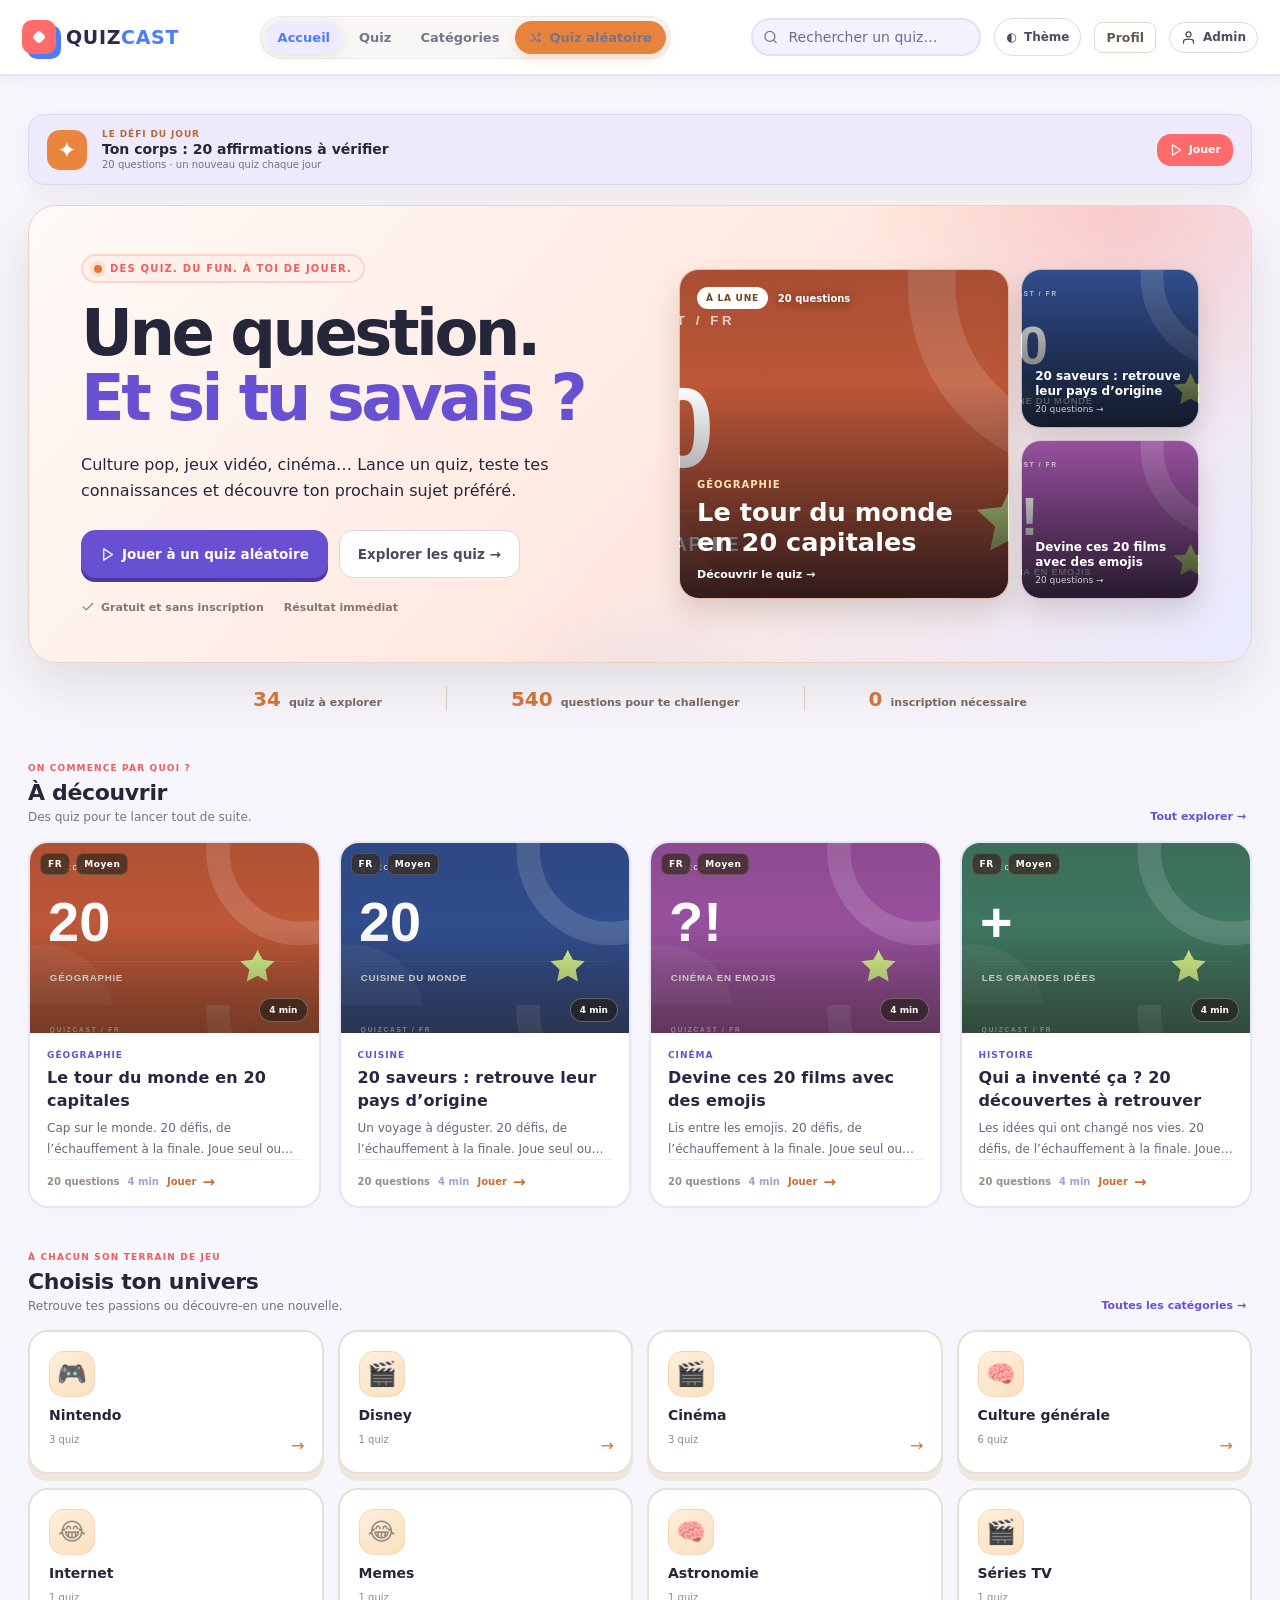
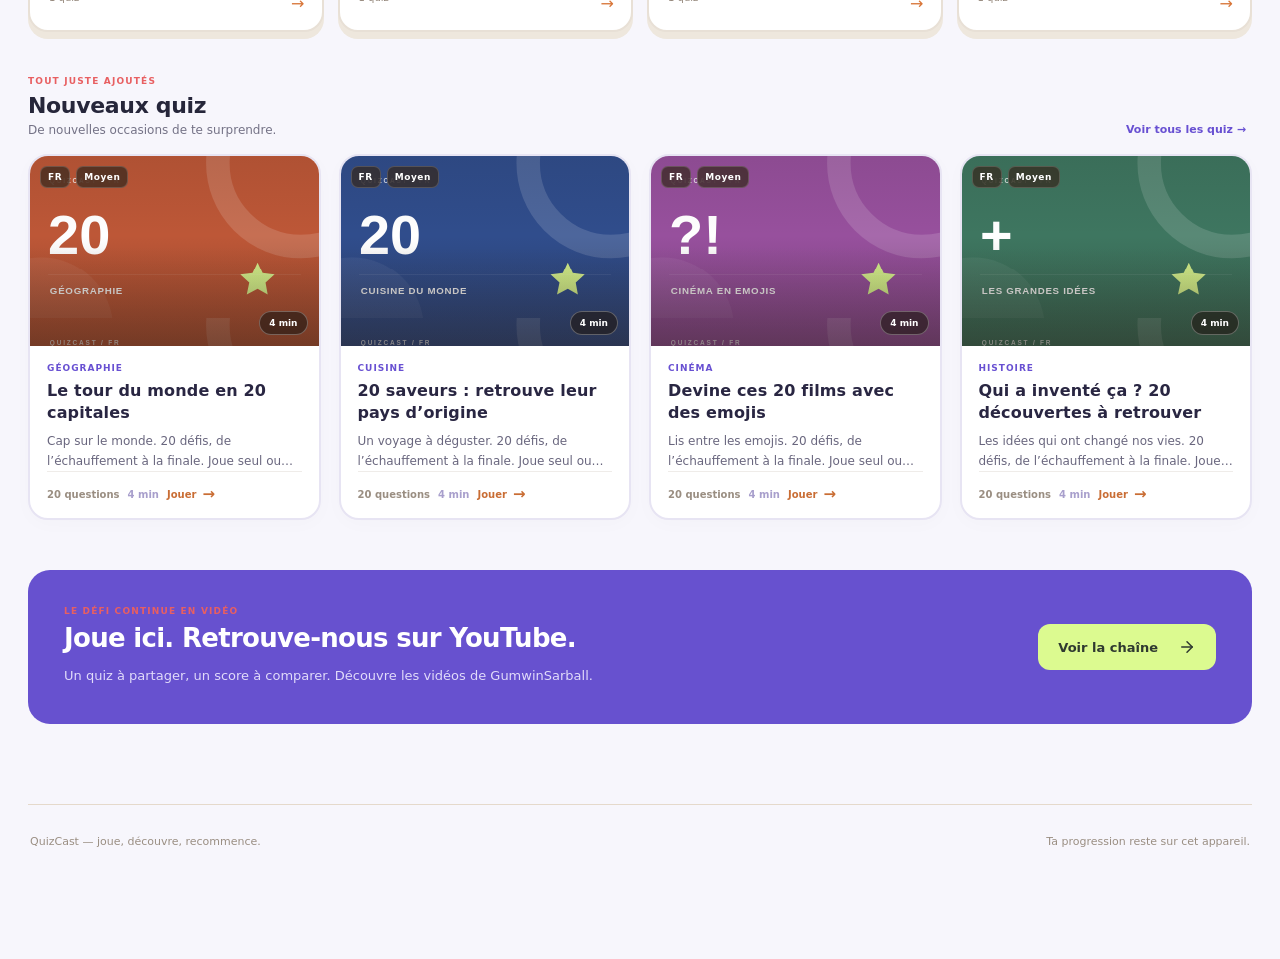
==== commit 2a919cf8: "Refonte du studio vidéo et de l'administration QuizCast Ajoute un catalogue public de 34 quiz, la ré" ====
--- a/index.html
+++ b/index.html
@@ -8,7 +8,7 @@
   <link rel="stylesheet" href="css/public.css">
   <link rel="stylesheet" href="css/themes.css">
   <link rel="stylesheet" href="css/guess.css">
-<script>try{const t=sessionStorage.getItem('quizcast:public-theme');document.documentElement.dataset.qcTheme=['warm','retro','pop','midnight'].includes(t)?t:'warm'}catch(e){document.documentElement.dataset.qcTheme='warm'}</script></head>
+<link rel="stylesheet" href="css/studio.css"></head>
 <body>
   <script>window.QC_ROOT='./';window.QC_BOOT={view:'publicHome',publicMode:true};</script>
   <div id="app"></div>
@@ -25,6 +25,6 @@
   <script src="js/play.js"></script>
   <script src="js/app.js"></script>
   <script src="js/admin-actions.js"></script>
-  <script src="js/events.js"></script>
+  <script src="js/studio.js"></script><script src="js/events.js"></script>
 </body>
 </html>
--- a/css/studio.css
+++ b/css/studio.css
@@ -0,0 +1,43 @@
+/* QuizCast Creator. Area tokens keep administration independent from public themes. */
+body[data-area="admin"]{--ink:#f5f6fa;--ink-2:#f7f8fc;--panel:#fff;--panel-2:#f0f2f9;--panel-hover:#e9eafa;--border:#dce0ec;--border-soft:#e9ecf3;--text:#20263e;--text-dim:#59617a;--text-faint:#69738a;--violet:#6550d8;--violet-soft:#503ab7;--teal:#168077;--green:#16724d;--coral:#c83b55;--amber:#986410;--shadow-1:0 6px 24px #27345b08;--shadow-2:0 20px 65px #17244026;background:#f5f6fa;color:var(--text)}
+:root{--font-display:Inter,ui-sans-serif,system-ui,-apple-system,sans-serif;--font-body:Inter,ui-sans-serif,system-ui,-apple-system,sans-serif}
+button,a,input,select,textarea{-webkit-tap-highlight-color:transparent}button{cursor:pointer}button:disabled{cursor:default;opacity:.5}input,select,textarea{line-height:1.5}button:focus-visible,a:focus-visible,input:focus-visible,summary:focus-visible{outline:3px solid #8170ed;outline-offset:4px}
+body[data-area="admin"] .sidebar{background:#fff;border-color:var(--border-soft);width:235px;flex-basis:235px;padding:30px 20px}
+body[data-area="admin"] .brand{margin-bottom:42px}body[data-area="admin"] .brand-word{color:#282e48;font-size:20px;letter-spacing:-1px}body[data-area="admin"] .brand-word em{color:#6550d8}
+body[data-area="admin"] .nav-item{border-radius:10px;font-weight:600;padding:13px 12px;margin-bottom:5px;cursor:pointer}body[data-area="admin"] .nav-item.active{background:#eeebff;color:#5c46c8;border:0;box-shadow:none}body[data-area="admin"] .nav-item:hover{background:#f5f3fd}
+body[data-area="admin"] .main{margin-left:0;width:auto;padding:40px clamp(22px,4vw,64px);max-width:1800px}body[data-area="admin"] .sidebar-cta{background:#6550d8;color:white;border:0;border-radius:11px;padding:14px 10px;box-shadow:none;margin-top:24px}
+body[data-area="admin"] .btn{border-radius:10px;font-weight:650;min-height:38px;box-shadow:none}body[data-area="admin"] .btn-primary{background:#6550d8;border-color:#6550d8;color:#fff}body[data-area="admin"] .btn-primary:hover{background:#503ab7}body[data-area="admin"] .btn-ghost:hover{background:#ebe8fa}body[data-area="admin"] .btn-danger{background:#fff1f3;border:1px solid #f4d4dc;color:#b32d49}body[data-area="admin"] .panel{border:1px solid var(--border-soft);box-shadow:var(--shadow-1);border-radius:18px}
+body[data-area="admin"] h1{font-size:30px;letter-spacing:-1px;font-weight:780;line-height:1.15}body[data-area="admin"] h2{letter-spacing:-.5px}body[data-area="admin"] .topbar{flex-wrap:wrap;gap:16px}body[data-area="admin"] .toolbar{flex-wrap:wrap}body[data-area="admin"] .toolbar select{flex:1 1 135px;max-width:210px}body[data-area="admin"] .search-wrap{flex:2 1 200px}
+body[data-area="admin"] .quiz-card{background:#fff;border:1px solid var(--border-soft);border-radius:16px;box-shadow:0 4px 14px #26345305;transition:transform .2s,box-shadow .2s}body[data-area="admin"] .quiz-card:hover{transform:translateY(-3px);box-shadow:0 12px 30px #2634530b}body[data-area="admin"] .quiz-thumb{height:155px;background-color:#ebe7fc;background-size:cover;background-position:center}body[data-area="admin"] .quiz-body h3{font-size:15px;font-weight:750;line-height:1.35}body[data-area="admin"] .quiz-body .desc{line-height:1.5}body[data-area="admin"] .quiz-actions{gap:5px;padding:10px 12px;border-color:var(--border-soft)}body[data-area="admin"] .quiz-grid{grid-template-columns:repeat(auto-fill,minmax(230px,1fr));gap:18px}
+body[data-area="admin"] .editor-grid{grid-template-columns:minmax(260px,340px) minmax(0,1fr);align-items:start;gap:24px}body[data-area="admin"] .q-row{border:1px solid var(--border-soft);background:#fff;box-shadow:none;min-height:80px}body[data-area="admin"] .q-info{min-width:0}body[data-area="admin"] .q-text{font-size:14px}body[data-area="admin"] .q-meta{line-height:1.8}body[data-area="admin"] .q-actions{gap:4px}
+body[data-area="admin"] .modal{background:#fff;max-height:90dvh;border-color:var(--border)}body[data-area="admin"] .modal-header,body[data-area="admin"] .modal-footer{background:#fafbfe;border-color:var(--border-soft)}body[data-area="admin"] .modal-overlay{background:#19213e80;backdrop-filter:blur(5px)}body[data-area="admin"] .modal-body{padding:26px}body[data-area="admin"] .correct-radio{flex-shrink:0;padding:0;background:#fff}body[data-area="admin"] .correct-radio.checked{background:#168077;border-color:#168077}body[data-area="admin"] .correct-radio.checked::after{background:white}
+.eyebrow{display:block;font-size:10px;font-weight:800;letter-spacing:1.6px;color:var(--text-dim);margin-bottom:10px}.studio-heading{display:flex;align-items:center;justify-content:space-between;gap:24px;margin-bottom:30px}.studio-heading p{font-size:14px;color:var(--text-dim);line-height:1.7;margin-top:10px}.studio-heading h1{max-width:850px}.back-link{display:block;border:0;background:none;color:var(--text-dim);padding:0 0 18px;font-size:12px}.studio-badge{display:flex;align-items:center;gap:8px;font-size:12px;padding:10px 14px;border-radius:30px;background:#e7f5ed;color:#247052;white-space:nowrap}
+.creator-welcome{display:grid;grid-template-columns:1.4fr 1fr;align-items:center;background:#eae6fb;border:1px solid #dfd9f6;border-radius:24px;padding:40px;overflow:hidden;min-height:290px}.creator-welcome h2{font-size:38px;letter-spacing:-1.5px;color:#332667}.creator-welcome p{font-size:15px;line-height:1.7;color:#665e83;max-width:490px;margin:16px 0 24px}.welcome-art{position:relative;display:grid;place-items:center;min-height:210px}.welcome-art>span{display:grid;place-items:center;background:#6550d8;color:#fff;font-weight:850;font-size:110px;border-radius:35px;width:150px;height:160px;transform:rotate(-12deg);box-shadow:12px 16px 0 #d6cff3}.welcome-art i{position:absolute;right:10%;bottom:15%;display:grid;place-items:center;width:80px;height:80px;border-radius:24px;background:#b9f1df;transform:rotate(12deg);color:#236455;font-size:30px;font-style:normal}.welcome-art b{position:absolute;left:14%;top:0;color:#d9a71d;font-size:62px}.welcome-art small{position:absolute;bottom:-4%;left:30%;font-weight:800;letter-spacing:3px;font-size:11px;color:#6550d8}
+.creator-metrics{display:flex;gap:32px;align-items:center;padding:26px 0 30px;color:var(--text-dim);font-size:12px}.creator-metrics b{font-size:20px;color:var(--text);margin-right:5px}.workflow-grid{display:grid;grid-template-columns:repeat(3,1fr);gap:18px;margin-bottom:38px}.workflow-card{position:relative;text-align:left;border:1px solid var(--border-soft);border-radius:16px;padding:24px;background:#fff;color:var(--text)}.workflow-card>span{display:block;color:#7b6cb6;font-size:12px;font-weight:750;margin-bottom:16px}.workflow-card h3{font-size:15px}.workflow-card p{font-size:12px;line-height:1.6;color:var(--text-dim);margin:9px 0}.workflow-card>svg{position:absolute;right:20px;top:22px;color:#9b91c0}.workflow-card:hover{border-color:#9a88e4}
+.creator-note{display:flex;align-items:center;gap:18px;border:1px solid var(--border);background:#fff;border-radius:14px;padding:22px;margin:28px 0}.creator-note>svg{flex-shrink:0;color:var(--violet)}.creator-note p{font-size:12px;line-height:1.7;color:var(--text-dim);margin-top:5px}.creator-note strong{font-size:13px}.creator-note .btn{flex-shrink:0}.template-modal{max-width:800px!important}.template-grid{display:grid;grid-template-columns:repeat(2,1fr);gap:12px;margin:18px 0}.template-card{display:grid;grid-template-columns:35px 1fr;gap:6px 14px;text-align:left;border:1px solid var(--border);background:#fff;color:var(--text);border-radius:13px;padding:18px}.template-card:hover{border-color:var(--violet);background:#f8f6ff}.template-card>span{grid-row:span 2;font-size:25px}.template-card strong{font-size:14px}.template-card small{font-size:12px;color:var(--text-dim);line-height:1.5}.quiz-readiness{display:flex;align-items:center;gap:14px;background:#edf5f2;border:1px solid #d4e8df;border-radius:12px;padding:15px 20px;margin-bottom:24px;color:#255a46}.quiz-readiness>span{font-size:25px}.quiz-readiness strong{font-size:13px}.quiz-readiness p{font-size:12px;line-height:1.7;margin-top:3px}.quiz-readiness.needs-work{background:#fff6e4;border-color:#eedebc;color:#806026}
+.question-palette{display:grid;grid-template-columns:repeat(3,minmax(0,1fr));gap:9px;margin-bottom:24px}.question-format{display:flex;align-items:flex-start;flex-direction:column;gap:7px;text-align:left;padding:14px;background:white;color:var(--text);border:1px solid var(--border);border-radius:12px}.question-format>svg{color:var(--violet)}.question-format strong{font-size:12px}.question-format small{font-size:10px;line-height:1.5;color:var(--text-dim)}.question-format:hover{border-color:var(--violet);background:#f7f5ff}.question-presentation{border:1px solid var(--border);border-radius:12px;padding:14px;margin-bottom:18px}.question-presentation summary{cursor:pointer;font-size:13px;font-weight:650}.question-presentation summary small{color:var(--text-dim);font-weight:400;margin-left:10px}.question-presentation[open]>summary{margin-bottom:18px}
+.studio-workspace{display:grid;grid-template-columns:minmax(350px,1fr) minmax(420px,1.12fr);gap:28px;align-items:start}.studio-controls{padding:24px!important;min-width:0}.studio-tabs{display:flex;gap:4px;background:#f0f1f7;padding:5px;border-radius:10px;margin-bottom:28px}.studio-tabs button{flex:1;border:0;border-radius:7px;background:none;color:var(--text-dim);font-weight:650;padding:10px}.studio-tabs button.active{background:#fff;color:#5c46c8;box-shadow:0 2px 6px #1520460b}.studio-section-title{display:flex;gap:12px;align-items:flex-start;margin:24px 0 20px}.studio-section-title>span{color:#7f6fbe;background:#f0edfa;padding:7px;border-radius:8px;font-size:11px;font-weight:750}.studio-section-title h2{font-size:15px}.studio-section-title p{font-size:12px;line-height:1.6;color:var(--text-dim);margin-top:5px}.studio-field{display:block;margin-bottom:18px}.studio-field>span{display:block;font-size:12px;font-weight:650;margin-bottom:8px;color:var(--text-dim)}.studio-field input,.studio-field select{padding:11px 12px;font-size:13px;border-radius:9px}.studio-controls .two-col{gap:0 15px}.studio-monitor{position:sticky;top:26px;min-width:0}.monitor-heading{display:flex;justify-content:space-between;margin:0 0 12px;font-weight:750;font-size:10px;letter-spacing:1px;color:var(--text-dim)}.monitor-heading i{display:inline-block;width:7px;height:7px;border-radius:50%;background:#36a789;margin-right:7px}.preview-controls{display:flex;align-items:center;justify-content:space-between;gap:7px;padding:12px 0}.preview-controls>span{font-size:11px;color:var(--text-dim)}.preview-controls .btn{font-size:10px;padding:7px 10px;min-height:32px!important}.episode-duration{background:#fff;border:1px solid var(--border-soft);border-radius:14px;padding:20px;margin:8px 0 18px}.episode-duration>span{display:flex;justify-content:space-between;align-items:center;color:var(--text-dim);font-size:12px}.episode-duration strong{font-size:25px;color:var(--text);font-variant-numeric:tabular-nums}.episode-duration p{font-size:11px;line-height:1.6;color:var(--text-dim);margin-top:9px}.studio-launch{width:100%;font-size:14px;padding:16px!important}.monitor-help{font-size:11px;text-align:center;line-height:1.9;color:var(--text-dim);margin-top:14px}.studio-preset-grid{display:grid;grid-template-columns:repeat(3,1fr);gap:9px;margin:20px 0}.studio-preset{background:#fff;border:1px solid var(--border);border-radius:12px;text-align:left;padding:9px;color:var(--text)}.studio-preset.selected{border-color:var(--violet);box-shadow:0 0 0 2px #6550d822}.preset-swatch{display:grid;place-items:center;border-radius:8px;height:48px;font-size:22px;font-style:normal;color:white;background:linear-gradient(130deg,#6852d8,#b292fb)}.swatch-show,.swatch-cinematic{background:linear-gradient(130deg,#111a3a,#4f5686);color:#f1cc68}.swatch-paper{background:#f4eddf;color:#2c55a8}.swatch-arcade{background:linear-gradient(130deg,#133138,#4b0e67);color:#7bf0d5}.swatch-nintendo{background:linear-gradient(130deg,#40a0e0,#c1eefe);color:white}.swatch-cartoon{background:linear-gradient(130deg,#ffe7a3,#ffacb4);color:#6e3e73}.swatch-horror{background:linear-gradient(130deg,#0d060d,#93223f)}.studio-preset strong{display:block;font-size:11px;margin-top:9px}.studio-preset small{display:block;font-size:9px;line-height:1.5;color:var(--text-dim);margin-top:5px}.autoplay-type-layout-row{border-color:var(--border)!important;background:var(--panel)!important}.autoplay-type-layout-thumb{width:60px}
+/* Scene dimensions use container units: preview and OBS render the same composition. */
+.studio-scene{--scene-bg:#6550d8;--scene-text:#fff;--scene-accent:#d9fa8c;--scene-panel:#ffffff14;container-type:inline-size;isolation:isolate;color:var(--scene-text);background:var(--scene-bg)!important;font-family:var(--font-body);border-radius:0}
+.studio-scene.autoplay-preset-pop{--scene-bg:#6751cf;--scene-text:#fff;--scene-accent:#dcfa90;--scene-panel:#ffffff18}.studio-scene.autoplay-preset-show{--scene-bg:#101b38;--scene-text:#fff;--scene-accent:#ffd77e;--scene-panel:#263454}.studio-scene.autoplay-preset-paper{--scene-bg:#f6f0e4;--scene-text:#213e69;--scene-accent:#285ca8;--scene-panel:#fff}.studio-scene.autoplay-preset-nintendo{--scene-bg:#dceffe;--scene-text:#17355f;--scene-accent:#d94c5a;--scene-panel:#fff}.studio-scene.autoplay-preset-cartoon{--scene-bg:#ffe5ae;--scene-text:#44305f;--scene-accent:#ac2d63;--scene-panel:#fff9ec}.studio-scene.autoplay-preset-arcade{--scene-bg:#101a30;--scene-text:#fff;--scene-accent:#77f1d2;--scene-panel:#182c46}.studio-scene.autoplay-preset-horror{--scene-bg:#190c1a;--scene-text:#fff;--scene-accent:#ffb0bd;--scene-panel:#35172b}.studio-scene.autoplay-preset-cinematic{--scene-bg:#10131f;--scene-text:#fff;--scene-accent:#bbd7f3;--scene-panel:#262b39}
+.studio-scene .stage-bg-art{opacity:.18}.studio-scene .stage-bg-art img{width:100%;height:100%;object-fit:cover}.studio-scene .scene-orb{position:absolute;pointer-events:none;z-index:1;border:1px solid currentColor;color:var(--scene-accent);opacity:.16;border-radius:50%;width:48%;aspect-ratio:1}.studio-scene .orb-one{right:-19%;top:-30%;box-shadow:0 0 0 3cqw #ffffff06,0 0 0 7cqw #ffffff05}.studio-scene .orb-two{left:-22%;bottom:-65%;width:62%}.studio-scene .stage-content{width:86%!important;max-height:77%;gap:0;z-index:3;min-height:0}.studio-scene .stage-question-layout{width:100%;gap:3cqw;min-height:0}.studio-scene .stage-question-info{gap:0;width:100%}.studio-scene .stage-video-meta{top:4%;left:5%;right:5%;font-size:1.1cqw!important;letter-spacing:.12em;color:var(--scene-text)!important;text-shadow:none}.studio-scene .stage-video-title{background:transparent!important;border:0!important;box-shadow:none!important;color:inherit!important;font-size:1.1cqw!important;max-width:75%;padding:0!important}.studio-scene .stage-video-progress{background:#ffffff18!important;border:0!important;box-shadow:none!important;color:inherit!important;font-size:1.1cqw!important;padding:.6cqw 1cqw!important}.studio-scene .stage-video-progress-line{height:.35cqw;background:#ffffff14}.studio-scene .stage-video-progress-line span{background:var(--scene-accent)!important;box-shadow:none}.studio-scene .scene-footer{position:absolute;left:6%;right:6%;bottom:4%;text-align:center;color:var(--scene-text);opacity:.7;font-size:1cqw;font-weight:600;letter-spacing:.03em;z-index:4}.studio-scene .stage-qtext{font-size:3.2cqw!important;font-weight:800!important;line-height:1.2;letter-spacing:-.03em;text-shadow:none!important;color:var(--scene-text)!important;max-width:100%;overflow-wrap:anywhere}.studio-scene .stage-qtext-wrap{min-height:0;margin:0 0 2.5cqw;width:100%}.studio-scene .stage-answers{width:100%;gap:1.1cqw;grid-template-columns:repeat(2,minmax(0,1fr));margin-top:0}.studio-scene .stage-tile{background:var(--scene-panel)!important;color:var(--scene-text)!important;border:1px solid #ffffff38!important;border-radius:1.2cqw!important;padding:1.35cqw 1.7cqw!important;min-height:5.4cqw;box-shadow:0 .4cqw 0 #0000000b!important;font-size:1.65cqw!important;font-weight:650;gap:1cqw;text-shadow:none;overflow-wrap:anywhere;line-height:1.25;transform:none;animation:sceneTile .4s cubic-bezier(.2,.7,.3,1) both}.studio-scene .stage-tile .shape{width:1.5cqw;height:1.5cqw;flex:0 0 1.5cqw;color:var(--scene-accent)!important}.studio-scene .stage-tile.correct-pulse{background:#dcfa90!important;border-color:#dcfa90!important;color:#243b1d!important;box-shadow:0 .6cqw 2cqw #00000016!important;animation:sceneCorrect .45s ease both}.studio-scene .stage-tile.correct-pulse .shape{color:#243b1d!important}.studio-scene .stage-tile.dim{opacity:.32;filter:none;transform:scale(.98)}.studio-scene .correct-badge{position:static;display:flex;margin-left:auto;width:2cqw;height:2cqw}.studio-scene .correct-badge svg{width:100%;height:100%}.studio-scene .scene-explanation{font-size:1.3cqw;line-height:1.5;color:var(--scene-text);text-align:center;margin:2cqw auto 0;max-width:90%;animation:sceneRise .4s both;flex-shrink:0}.studio-scene .stage-question-visual{min-width:0}.studio-scene .stage-qimg,.studio-scene .stage-guess-image,.studio-scene .zoom-stage-wrap{max-height:27cqw!important;max-width:100%!important;border-radius:1.5cqw!important;object-fit:contain;margin:0;padding:0!important;box-shadow:none!important}.studio-scene .stage-guess-reveal{width:100%;padding:2cqw;gap:3cqw;border-radius:2cqw;min-height:0;background:var(--scene-panel)!important;color:var(--scene-text)!important}.studio-scene .stage-guess-reveal::after{display:none}.studio-scene .stage-guess-reveal-img{max-height:25cqw;max-width:100%}.studio-scene .stage-guess-answer{font-size:4cqw!important;color:var(--scene-text)!important;text-shadow:none}.studio-scene .stage-guess-kicker{font-size:1.2cqw!important;color:var(--scene-text)!important}.studio-scene .stage-guess-reveal-copy .scene-explanation{text-align:left;max-width:100%;margin-left:0}.studio-scene .stage-guess-reveal-media{padding:0!important;background:transparent!important}
+.studio-scene .autoplay-timer{margin:0 auto 2cqw!important;position:relative!important;inset:auto!important;transform:none!important;color:var(--scene-text)!important;--timer-color:var(--scene-accent);font-size:1.4cqw;width:26cqw;max-width:100%;height:auto;min-height:0}.studio-scene .timer-label,.studio-scene .timer-pill-copy span{font-size:1cqw;color:var(--scene-text);opacity:.8}.studio-scene .timer-countdown-num{font-size:1.8cqw;line-height:1.2;color:var(--scene-text)!important}.studio-scene .timer-ring{width:7cqw;height:7cqw;margin-bottom:2cqw!important;padding:0!important;background:transparent!important;box-shadow:none!important;filter:none!important}.studio-scene .timer-ring svg{width:100%;height:100%}.studio-scene .timer-ring .num{font-size:2.4cqw!important}.studio-scene .timer-ring .fg{stroke:var(--scene-accent)!important}.studio-scene .timer-ring .bg{stroke:#8b82a955}.studio-scene .timer-bar-track,.studio-scene .timer-pill-track{height:.7cqw;background:#8b82a944;overflow:hidden}.studio-scene #timer-bar-fill,.studio-scene #timer-pill-fill,.studio-scene #preview-timer-bar-fill,.studio-scene #preview-timer-pill-fill{background:var(--scene-accent)!important;width:100%;height:100%;display:block}.studio-scene .timer-segments i,.studio-scene .timer-dots i{width:1.5cqw;height:.8cqw;background:var(--scene-accent)}.studio-scene .timer-dots i{height:1.5cqw}.studio-scene .timer-segments,.studio-scene .timer-dots{gap:.6cqw}.studio-scene .timer-style-minimal{width:auto}.studio-scene .timer-style-minimal .timer-countdown-num{font-size:4cqw}.studio-scene .timer-style-pill{padding:1cqw 1.5cqw;background:var(--scene-panel);border-radius:2cqw}.studio-scene .timer-pill-copy{gap:1cqw}.studio-scene.is-revealing .autoplay-timer{display:none}
+.studio-scene .stage-ranking{gap:.7cqw;width:100%;margin:0}.studio-scene .stage-ranking-item{padding:.8cqw 1.5cqw;font-size:1.6cqw;gap:1cqw;background:var(--scene-panel);border:1px solid #8b82a955;border-radius:1cqw;min-height:0}.studio-scene .ranking-index{width:2.3cqw;height:2.3cqw;font-size:1.3cqw;background:#8b82a933;color:var(--scene-text)}.studio-scene .stage-q-criterion{font-size:1.3cqw;margin-bottom:1cqw;color:var(--scene-text)}.studio-scene .number-value-display{font-size:6cqw;color:var(--scene-accent)}.studio-scene .number-scale{height:1cqw}.studio-scene .number-scale-labels,.studio-scene .stage-number-value{font-size:1.5cqw}.studio-scene .stage-number-info{max-width:75%;margin:auto}.studio-scene .stage-number-value{color:var(--scene-accent)}.studio-scene .studio-answer-card{display:flex;flex-direction:column;align-items:center;gap:1.5cqw;text-align:center;width:100%}.studio-scene .studio-answer-card strong{font-size:4.5cqw;line-height:1.2;color:var(--scene-accent)}.studio-scene .studio-answer-card img{max-width:30%;max-height:18cqw;object-fit:contain}.studio-scene .studio-answer-card p{font-size:1.5cqw;line-height:1.6;max-width:80%}.studio-scene .eyebrow{font-size:1cqw;color:var(--scene-text);margin-bottom:1cqw;opacity:.75}.studio-scene .studio-intro,.studio-scene .studio-outro,.studio-scene .studio-checkpoint{text-align:center;max-width:95%;animation:sceneRise .6s both}.studio-scene .studio-intro h1{font-size:5cqw;font-weight:850;line-height:1.05;letter-spacing:-.04em;margin:2cqw 0}.studio-scene .studio-intro p{font-size:2cqw;color:var(--scene-accent);line-height:1.4;margin:1.5cqw 0}.studio-scene .intro-rule{font-size:1.3cqw;opacity:.8}.studio-scene .intro-start{display:inline-flex;gap:3cqw;align-items:center;font-size:1.2cqw;font-weight:750;padding:1.1cqw 2cqw;border-radius:3cqw;color:var(--scene-bg);background:var(--scene-accent);margin-top:3cqw}.studio-scene .studio-outro h2,.studio-scene .studio-checkpoint h2{font-size:4cqw;font-weight:800;line-height:1.1}.studio-scene .outro-score,.studio-scene .studio-checkpoint>strong{display:block;font-size:10cqw;font-weight:850;line-height:1.3;color:var(--scene-accent)}.studio-scene .outro-score span,.studio-scene .studio-checkpoint small{font-size:4cqw;opacity:.7}.studio-scene .studio-outro p,.studio-scene .studio-checkpoint p{font-size:2cqw;margin:1cqw 0;line-height:1.5}.studio-scene .studio-outro small{font-size:1.2cqw;opacity:.7}.studio-scene .qfade-in{animation:sceneRise .45s both}
+#studio-preview{border-radius:16px;overflow:hidden;box-shadow:0 16px 42px #28204a1a}#studio-preview>.studio-scene{width:100%;height:auto;aspect-ratio:16/9}#studio-preview .stage-content{max-height:77%}#studio-preview *{animation:none!important;transition:none!important}.broadcast-controls{position:absolute;left:0;right:0;bottom:0;z-index:10;display:flex;align-items:center;justify-content:center;gap:8px;padding:14px;background:#111827f0;color:#fff;opacity:0;transition:opacity .2s}.broadcast-controls:hover,.broadcast-controls:focus-within{opacity:1}.broadcast-controls .btn{font-size:12px;padding:8px 12px;color:#fff;border:1px solid #ffffff33;background:#ffffff0b}.broadcast-controls span{font-size:10px;color:#a8b0c0;margin:0 12px}.studio-scene:fullscreen{width:100vw;height:100vh;max-width:100%;max-height:100%;aspect-ratio:16/9}.studio-scene.is-paused::after{content:'PAUSE';position:absolute;right:4%;bottom:4%;z-index:8;color:var(--scene-text);background:var(--scene-bg);padding:.6cqw 1cqw;border-radius:.5cqw;font-size:1cqw;letter-spacing:.15em}
+@keyframes sceneRise{from{opacity:0;transform:translateY(1.3cqw)}to{opacity:1;transform:translateY(0)}}@keyframes sceneTile{from{opacity:0;transform:translateY(1cqw) scale(.98)}to{opacity:1;transform:translateY(0) scale(1)}}@keyframes sceneCorrect{0%{transform:scale(1)}50%{transform:scale(1.035)}100%{transform:scale(1)}}
+/* Public refinements: readable cards, honest labels and a calmer pop theme. */
+.public-shell[data-public-theme="pop"]{--public-bg:#f7f6fc;--public-panel:#fff;--public-text:#292642;--public-muted:#69667e;--public-accent:#6850d2;background:#f7f6fc}.public-shell[data-public-theme="pop"] .public-header{background:#ffffffed;border-color:#e7e4f3;backdrop-filter:blur(14px)}.public-shell[data-public-theme="pop"] .public-brand{color:#30264f}.public-shell[data-public-theme="pop"] .brand-mark{background:#6850d2;box-shadow:none}.public-shell[data-public-theme="pop"] .landing-hero h1{letter-spacing:-.055em;line-height:1.04}.public-shell[data-public-theme="pop"] .landing-hero h1 span{color:#6850d2}.public-shell[data-public-theme="pop"] .btn-primary{background:#6850d2;border-color:#6850d2;color:white;box-shadow:0 7px 18px #6850d224}.public-shell[data-public-theme="pop"] .public-card{border-color:#e7e4f3;background:#fff;box-shadow:0 4px 20px #27204a05}.public-shell[data-public-theme="pop"] .public-card:hover{box-shadow:0 15px 30px #27204a0d;border-color:#b2a6e4}.public-shell[data-public-theme="pop"] .public-card h3{color:#292642;line-height:1.4;font-weight:750}.public-shell[data-public-theme="pop"] .public-card-desc{color:#69667e;font-size:12px;line-height:1.7}.public-shell[data-public-theme="pop"] .public-card-category{color:#6850d2}.public-shell[data-public-theme="pop"] .public-daily-card{border-color:#ddd6f4;background:#eee9fb}.public-shell .public-card-thumb{background-size:cover;background-position:center}.public-shell .public-card:hover{transform:translateY(-4px)}.public-card:focus-visible{outline-offset:5px}.public-shell .public-footer{line-height:1.7}.public-shell .landing-trust{flex-wrap:wrap}
+@media(min-width:1100px){body[data-area="admin"] .quiz-grid{grid-template-columns:repeat(3,minmax(0,1fr))}}@media(min-width:1600px){body[data-area="admin"] .quiz-grid{grid-template-columns:repeat(4,minmax(0,1fr))}}@media(max-width:1200px){.studio-workspace{grid-template-columns:minmax(300px,1fr) minmax(320px,1fr);gap:18px}body[data-area="admin"] .main{padding:30px 24px}body[data-area="admin"] .editor-grid{grid-template-columns:280px minmax(0,1fr)}.question-palette{grid-template-columns:repeat(2,minmax(0,1fr))}.creator-welcome{padding:30px}.creator-welcome h2{font-size:32px}}
+@media(max-width:980px){body[data-area="admin"] .sidebar{width:190px;flex-basis:190px;padding:24px 12px}body[data-area="admin"] .main{margin-left:0;width:auto}.studio-workspace{display:flex;flex-direction:column-reverse}.studio-monitor{position:static;width:100%}.studio-controls{width:100%}.studio-monitor #studio-preview{max-width:700px}.creator-welcome{grid-template-columns:1fr}.welcome-art{display:none}.workflow-grid{gap:10px}.workflow-card{padding:16px}.creator-metrics{gap:15px;flex-wrap:wrap}body[data-area="admin"] .editor-grid{grid-template-columns:1fr}.question-palette{grid-template-columns:repeat(3,1fr)}.creator-note{flex-wrap:wrap}.studio-heading h1{font-size:25px!important}}
+@media(max-width:700px){body[data-area="admin"] .sidebar{position:relative;width:100%;flex-basis:auto;height:auto;padding:15px 16px;display:flex;flex-wrap:wrap;gap:12px;border-bottom:1px solid var(--border);border-right:0}body[data-area="admin"] #app{display:block}body[data-area="admin"] .sidebar .brand{margin:0;flex:1}body[data-area="admin"] .sidebar .nav{display:flex;overflow-x:auto;order:3;width:100%;gap:4px}body[data-area="admin"] .nav-item{white-space:nowrap;padding:9px!important;font-size:11px;gap:5px;margin:0}body[data-area="admin"] .nav-item svg{display:none}body[data-area="admin"] .sidebar-cta{margin:0;width:auto;padding:10px;font-size:11px}body[data-area="admin"] .sidebar-bottom{display:none}body[data-area="admin"] .main{margin:0;width:100%;padding:26px 16px}.studio-heading{flex-wrap:wrap;gap:12px}.studio-heading h1{font-size:25px!important}.studio-heading .btn{font-size:12px}.creator-welcome{padding:26px}.creator-welcome h2{font-size:30px}.workflow-grid{grid-template-columns:1fr}.workflow-card{padding:20px}.workflow-card>span{margin-bottom:8px}.creator-metrics{gap:14px}.creator-metrics>span{font-size:10px}.creator-metrics b{font-size:17px}.template-grid{grid-template-columns:1fr}.question-palette{grid-template-columns:repeat(2,1fr)}.studio-badge{display:none}.studio-controls{padding:18px!important}.studio-section-title h2{font-size:14px}.q-actions .btn{width:28px;height:30px;min-height:30px!important}.broadcast-controls{flex-wrap:wrap}.broadcast-controls span{display:none}body[data-area="admin"] .topbar-actions{flex-wrap:wrap}.studio-preset-grid{grid-template-columns:repeat(3,minmax(0,1fr))}}
+@media(prefers-reduced-motion:reduce){*,*::before,*::after{animation-duration:.01ms!important;animation-iteration-count:1!important;scroll-behavior:auto!important;transition-duration:.01ms!important}}
+
+.public-shell[data-public-theme="pop"] .landing-hero{background:linear-gradient(115deg,#efebfb,#f3f0fc 60%,#e8f3ed);border:1px solid #ded8ef;box-shadow:0 16px 36px #29204208}.public-shell[data-public-theme="pop"] .landing-hero .btn-primary{background:#6850d2!important;border-color:#6850d2!important;box-shadow:0 4px 0 #4e399e!important}.public-shell[data-public-theme="pop"] .public-daily-card{background:#eee9fb!important;border-color:#ddd6f4!important}.public-shell[data-public-theme="pop"] .public-see-all{color:#6850d2}.public-shell .public-card h3{white-space:normal;display:-webkit-box;-webkit-line-clamp:2;-webkit-box-orient:vertical;overflow:hidden;min-height:2.8em}.public-language-filter{max-width:160px}.q-list-header{gap:12px;flex-wrap:wrap}.add-q-menu{display:flex;gap:6px;flex-wrap:wrap}
+body[data-area="admin"] button.nav-item{width:100%;border:0;text-align:left;background:transparent;font-family:inherit;color:var(--text-dim)}body[data-area="admin"] button.nav-item.active{background:#eeebff;color:#5c46c8}
+@media(max-width:700px){body[data-area="admin"] button.nav-item{width:auto;flex-shrink:0}}
+body[data-area="admin"] .editor-grid>*{min-width:0}.question-format{min-width:0;overflow-wrap:anywhere}.question-format small{max-width:100%}.studio-controls .two-col>*{min-width:0}
+@media(max-width:980px){body[data-area="admin"] .editor-grid{grid-template-columns:minmax(0,1fr)}}
+@media(max-width:700px){body[data-area="admin"] .editor-grid>.panel{padding:18px}body[data-area="admin"] .q-row{padding:12px 8px;gap:6px}body[data-area="admin"] .q-row .q-type-icon{display:none}body[data-area="admin"] .two-col{grid-template-columns:minmax(0,1fr)}.studio-controls .two-col{grid-template-columns:repeat(2,minmax(0,1fr))}}
+.experiment-plan{margin:28px 0 36px}.experiment-plan>.section-title{margin-bottom:10px;flex-wrap:wrap}.experiment-plan>p{font-size:12px;line-height:1.7;color:var(--text-dim);margin-bottom:16px}.experiment-grid{display:grid;grid-template-columns:repeat(3,minmax(0,1fr));gap:12px}.experiment-card{display:flex;flex-direction:column;align-items:flex-start;text-align:left;padding:20px;background:white;color:var(--text);border:1px solid var(--border-soft);border-radius:14px;gap:10px}.experiment-card:hover{border-color:#a79adb;background:#faf9fe}.experiment-card>span{font-size:9px;font-weight:750;color:#6d58bd;letter-spacing:.6px}.experiment-card strong{font-size:13px;line-height:1.5}.experiment-card small{font-size:11px;line-height:1.7;color:var(--text-dim)}.experiment-card b{font-size:10px;color:#6550d8;margin-top:auto;padding-top:5px}.q-order{display:flex;flex-direction:column;align-items:center;gap:2px}.q-order button{border:0;background:none;color:var(--text-dim);padding:0 8px;font-size:13px;line-height:17px}.q-order .q-num{font-size:11px}.q-order button:hover{color:var(--violet)}#bulk-question-errors{white-space:pre-line;color:#ac2847;font-size:12px;line-height:1.8}.channel-invitation{display:flex;align-items:center;justify-content:space-between;gap:24px;margin-top:50px;background:#6751cf;color:#fff;border-radius:22px;padding:36px}.channel-invitation h2{font-size:26px;letter-spacing:-.7px}.channel-invitation p{font-size:13px;line-height:1.7;color:#e1dbfa;margin-top:12px}.channel-invitation .section-eyebrow{color:#dcfa90}.channel-invitation a{display:inline-flex;align-items:center;gap:20px;flex-shrink:0;background:#dcfa90;color:#2f3930;padding:14px 20px;border-radius:12px;font-weight:700;font-size:13px}.studio-scene.autoplay-text-style-clean .stage-qtext{font-weight:600!important;letter-spacing:-.02em}.studio-scene.autoplay-text-style-playful .stage-qtext{font-family:ui-rounded,'Trebuchet MS',sans-serif;font-weight:900!important}.studio-scene.autoplay-text-style-retro .stage-qtext{font-family:ui-monospace,monospace;letter-spacing:-.05em}.studio-scene.autoplay-text-style-editorial .stage-qtext{font-family:Georgia,serif;font-weight:600!important;letter-spacing:0}
+@media(max-width:980px){.experiment-grid{grid-template-columns:repeat(2,minmax(0,1fr))}}@media(max-width:700px){.experiment-grid{grid-template-columns:1fr}.channel-invitation{padding:26px;flex-direction:column;align-items:flex-start}.channel-invitation h2{font-size:23px}}
+.preview-empty{display:grid;place-items:center;aspect-ratio:16/9;padding:30px;text-align:center;background:#eeeaf9;color:#66578f;font-size:13px;line-height:1.8}
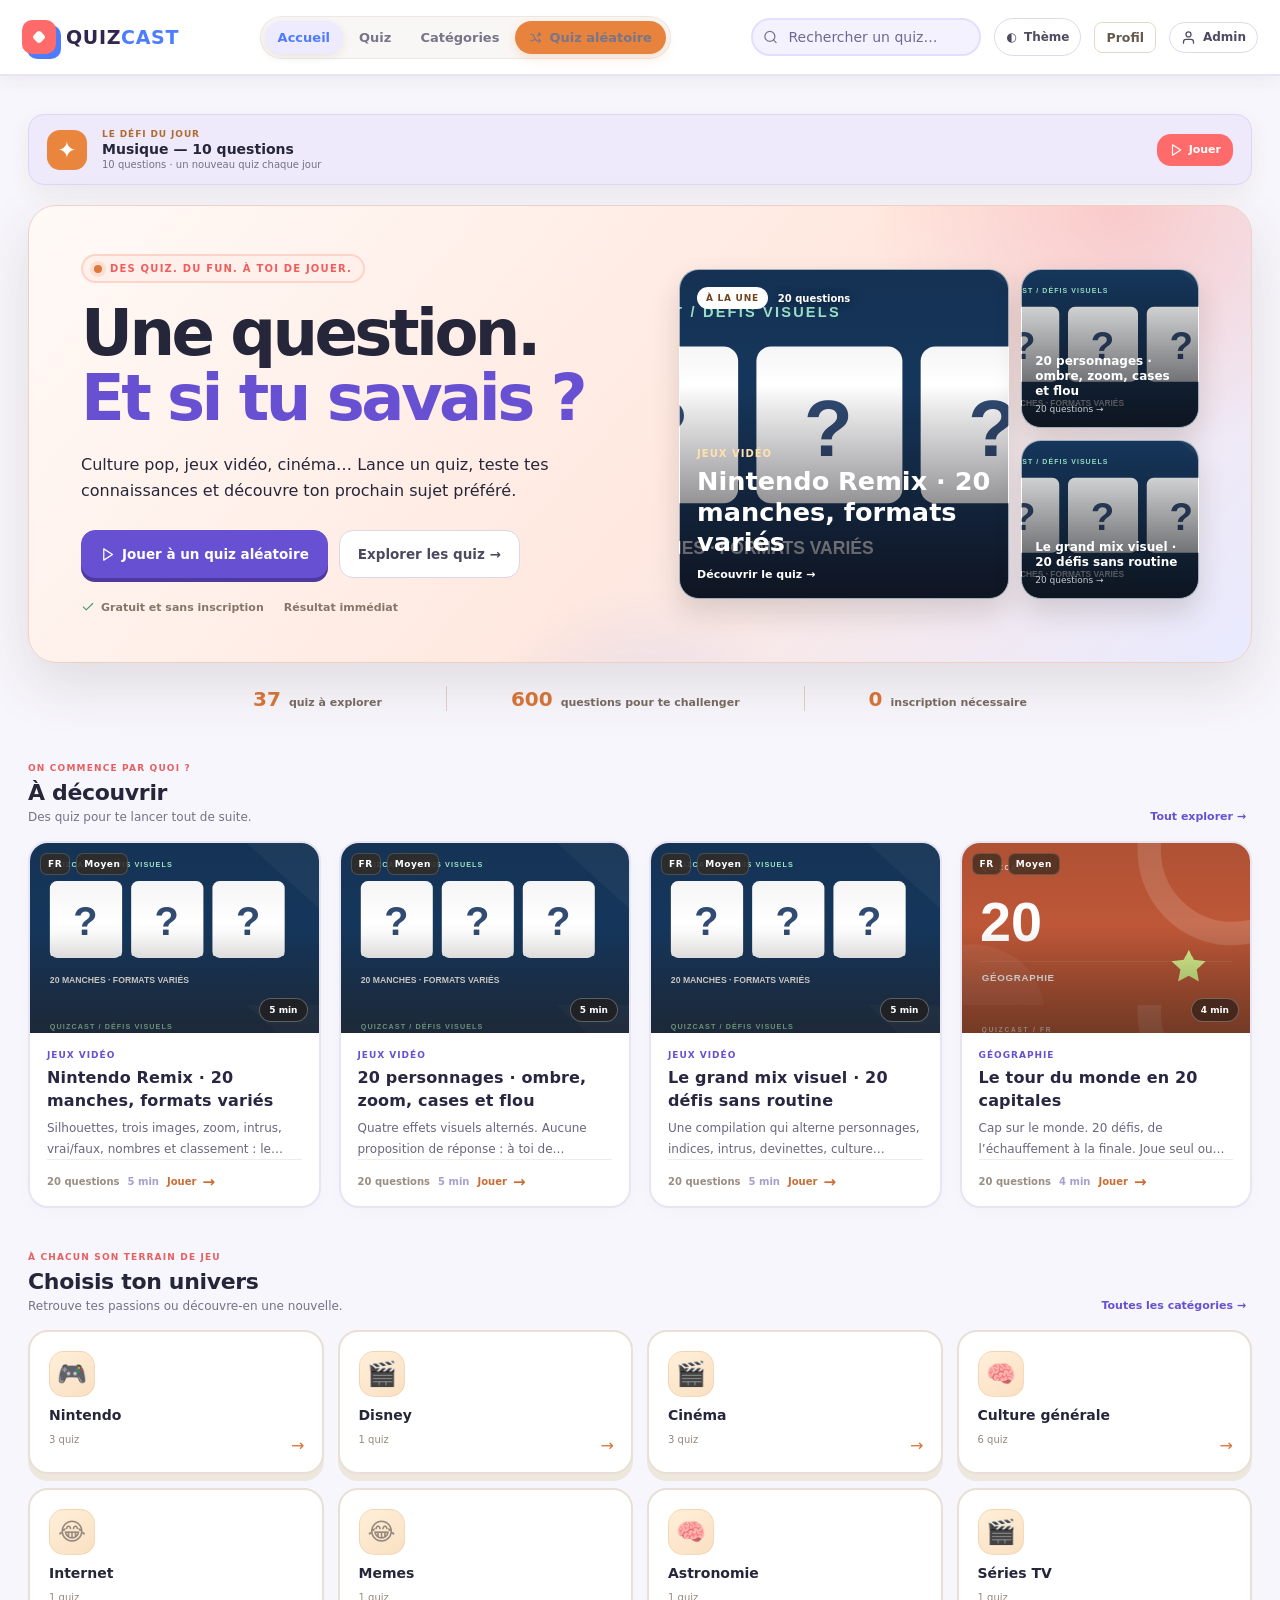
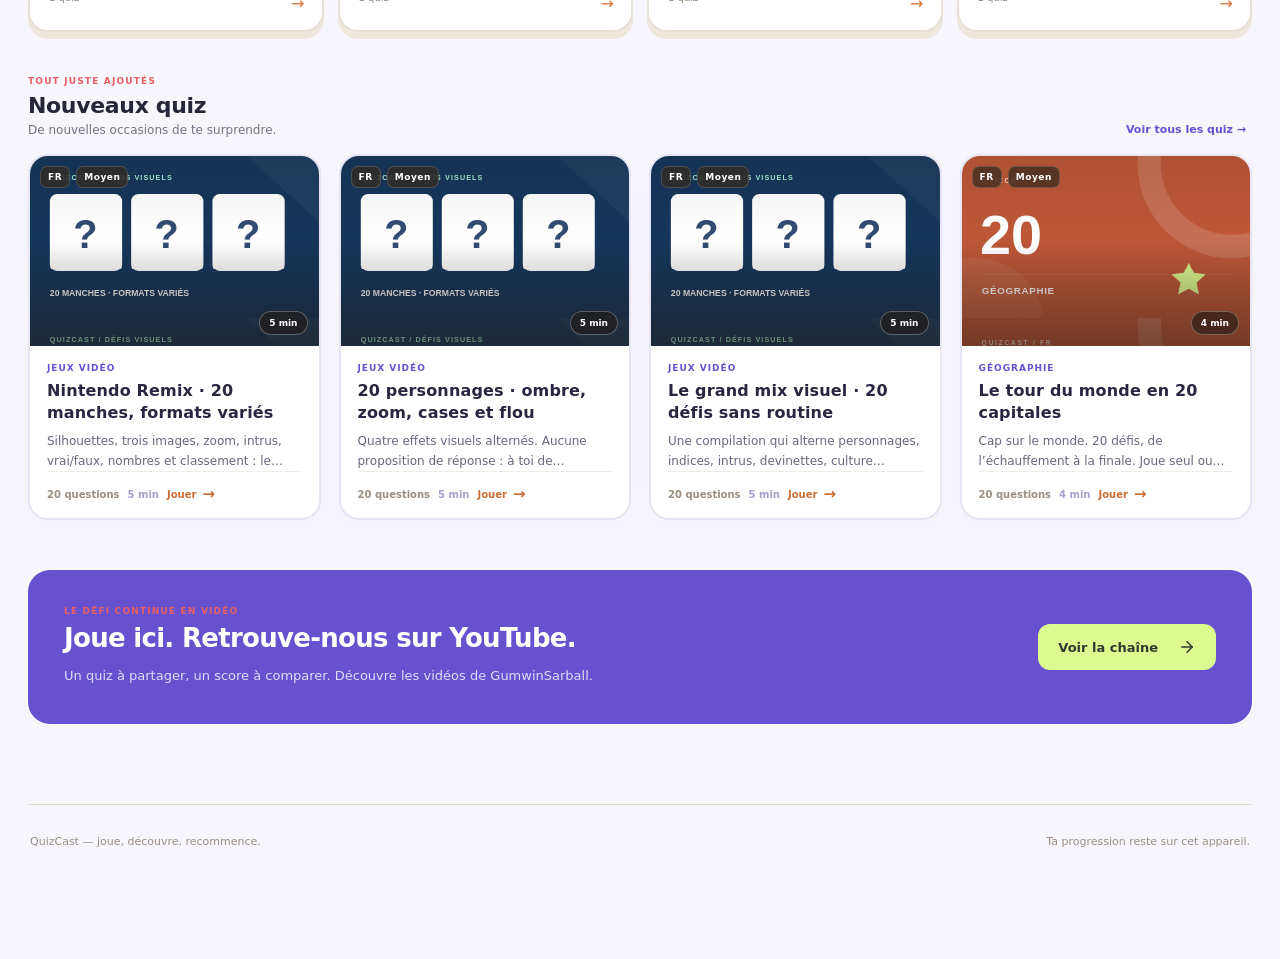
==== commit 7ef302a9: "Ajoute les manches visuelles et refond la scène Auto Play Ajoute trois images pour trouver, images m" ====
--- a/index.html
+++ b/index.html
@@ -8,7 +8,7 @@
   <link rel="stylesheet" href="css/public.css">
   <link rel="stylesheet" href="css/themes.css">
   <link rel="stylesheet" href="css/guess.css">
-<link rel="stylesheet" href="css/studio.css"></head>
+<link rel="stylesheet" href="css/studio.css"><link rel="stylesheet" href="css/broadcast.css"></head>
 <body>
   <script>window.QC_ROOT='./';window.QC_BOOT={view:'publicHome',publicMode:true};</script>
   <div id="app"></div>
@@ -19,7 +19,7 @@
   <!-- Loaded in dependency order. These remain classic scripts so the current
        global architecture keeps working while the codebase is split by domain. -->
   <script src="js/core.js"></script>
-  <script src="js/question-types.js"></script>
+  <script src="js/question-types.js"></script><script src="js/visual-questions.js"></script>
   <script src="js/public.js"></script>
   <script src="js/admin.js"></script>
   <script src="js/play.js"></script>
--- a/css/broadcast.css
+++ b/css/broadcast.css
@@ -0,0 +1,225 @@
+/* Broadcast v2: explicit typography and opaque surfaces, identical in preview and capture. */
+.broadcast-v2 {
+  --b-bg: #102346;
+  --b-ink: #f8fbff;
+  --b-muted: #c5d2e8;
+  --b-accent: #80f2c3;
+  --b-card: #fff;
+  --b-card-ink: #172c4d;
+  --b-line: #ffffff30;
+  --scene-bg: var(--b-bg);
+  --scene-text: var(--b-ink);
+  --scene-accent: var(--b-accent);
+  --scene-panel: var(--b-card);
+  background: var(--b-bg) !important;
+  color: var(--b-ink);
+  font-family: Arial, Helvetica, sans-serif !important;
+}
+.broadcast-v2.autoplay-preset-pop { --b-bg: #4336ac; --b-accent: #ffda6f; }
+.broadcast-v2.autoplay-preset-show { --b-bg: #102346; --b-accent: #ffcd67; }
+.broadcast-v2.autoplay-preset-paper { --b-bg: #f3f1e9; --b-ink: #182d4c; --b-muted: #485b73; --b-accent: #2459af; --b-card: #fff; --b-line: #17325a25; }
+.broadcast-v2.autoplay-preset-nintendo { --b-bg: #1461bd; --b-accent: #ffe273; }
+.broadcast-v2.autoplay-preset-cartoon { --b-bg: #752c92; --b-accent: #ffe07b; }
+.broadcast-v2.autoplay-preset-arcade { --b-bg: #11263b; --b-accent: #67f0cf; }
+.broadcast-v2.autoplay-preset-horror { --b-bg: #29172d; --b-accent: #ffb1c6; }
+.broadcast-v2.autoplay-preset-cinematic { --b-bg: #142b3c; --b-accent: #bce9ff; }
+.broadcast-v2::before {
+  content: '';
+  position: absolute;
+  inset: 0;
+  pointer-events: none;
+  z-index: 1;
+  background: radial-gradient(ellipse at 10% 0, #ffffff0c, transparent 55%), linear-gradient(125deg, transparent 55%, #00000013);
+  border: .35cqw solid var(--b-line);
+}
+.broadcast-v2 .stage-bg-art { opacity: .035 !important; }
+.broadcast-v2 .stage-bg-custom-media::after, .broadcast-v2 .stage-bg-media::after {
+  content: ''; position: absolute; inset: 0; background: #0b173bc7;
+}
+.broadcast-v2 .scene-orb { opacity: .09; border-width: .12cqw; }
+.broadcast-v2 .stage-content { width: 88% !important; max-height: 79%; }
+.broadcast-v2 :is(.stage-qtext, .stage-video-title, .stage-video-progress, .timer-countdown-num, .stage-guess-answer, .studio-intro h1, .studio-outro h2, .studio-checkpoint h2, .studio-answer-card strong, .round-heading h2) {
+  font-family: Arial, Helvetica, sans-serif !important;
+  font-stretch: normal !important;
+  font-weight: 700 !important;
+  letter-spacing: -.015em !important;
+  text-shadow: none !important;
+  -webkit-text-stroke: 0 !important;
+  line-height: 1.18;
+}
+.broadcast-v2.autoplay-text-style-playful :is(.stage-qtext, .round-heading h2, .studio-intro h1) { font-family: 'Trebuchet MS', Arial, sans-serif !important; }
+.broadcast-v2.autoplay-text-style-retro :is(.stage-qtext, .round-heading h2) { font-family: 'Courier New', monospace !important; font-weight: 700 !important; }
+.broadcast-v2.autoplay-text-style-editorial :is(.stage-qtext, .round-heading h2, .studio-intro h1) { font-family: Georgia, serif !important; }
+.broadcast-v2 .stage-video-meta { top: 4.3%; left: 5.4%; right: 5.4%; font-size: 1.1cqw !important; color: var(--b-ink) !important; }
+.broadcast-v2 .stage-video-title { font-size: 1.1cqw !important; font-weight: 700 !important; letter-spacing: .06em !important; opacity: .85; }
+.broadcast-v2 .stage-video-progress { color: var(--b-ink) !important; border: .1cqw solid var(--b-line) !important; border-radius: 3cqw; padding: .7cqw 1.3cqw !important; font-size: 1.3cqw !important; font-variant-numeric: tabular-nums; background: transparent !important; }
+.broadcast-v2 .stage-video-progress-line { height: .45cqw; background: var(--b-line); }
+.broadcast-v2 .scene-footer { color: var(--b-muted); opacity: 1; font-size: 1.1cqw; bottom: 3.5%; }
+.broadcast-v2 .stage-question-info { display: flex; flex-direction: column; align-items: center; }
+.broadcast-v2 .stage-qtext-wrap { order: 0; margin: 0 0 2.8cqw; }
+.broadcast-v2 .stage-qtext { color: var(--b-ink) !important; font-size: 3.1cqw !important; max-width: 82cqw; }
+.broadcast-v2 .stage-answers { order: 1; gap: 1.3cqw; }
+.broadcast-v2 .stage-tile {
+  color: var(--b-card-ink) !important;
+  background: var(--b-card) !important;
+  border: .15cqw solid transparent !important;
+  border-radius: 1.2cqw !important;
+  box-shadow: 0 .45cqw 0 #00000020 !important;
+  font-size: 1.85cqw !important;
+  min-height: 5.8cqw;
+  padding: 1.5cqw 1.8cqw !important;
+  font-weight: 700;
+  line-height: 1.25;
+  animation: broadcastCardIn .4s cubic-bezier(.2,.8,.3,1) both;
+}
+.broadcast-v2 .stage-tile .shape { color: #6b58c4 !important; width: 1.5cqw; height: 1.5cqw; }
+.broadcast-v2 .stage-tile.b .shape { color: #b86722 !important; }
+.broadcast-v2 .stage-tile.c .shape { color: #1a8a73 !important; }
+.broadcast-v2 .stage-tile.d .shape { color: #c74e6d !important; }
+.broadcast-v2 .stage-tile.dim { opacity: .3; transform: scale(.98); }
+.broadcast-v2 .stage-tile.correct-pulse { background: #9af5c5 !important; border-color: #9af5c5 !important; color: #123c2c !important; animation: broadcastCorrect .5s both; }
+.broadcast-v2 .autoplay-timer { order: 3; margin: 2.7cqw auto 0 !important; color: var(--b-ink) !important; width: 52cqw; }
+.broadcast-v2 .timer-bar-head { margin-bottom: .55cqw; }
+.broadcast-v2 .timer-label { font-size: 1.1cqw; color: var(--b-muted); letter-spacing: .08em; font-weight: 700; }
+.broadcast-v2 .timer-countdown-num { font-size: 2.2cqw !important; color: var(--b-ink) !important; }
+.broadcast-v2 .timer-bar-track { height: .9cqw; background: var(--b-line); border-radius: 2cqw; }
+.broadcast-v2 .timer-ring { width: 6.5cqw; height: 6.5cqw; }
+.broadcast-v2 .timer-style-pill { width: 34cqw; background: var(--b-line); padding: 1cqw 1.5cqw; }
+.broadcast-v2 .timer-pill-copy span { color: var(--b-muted); font-size: 1.1cqw; }
+.broadcast-v2 .timer-style-minimal { width: auto; }
+.broadcast-v2 .timer-style-minimal .timer-countdown-num { font-size: 4cqw !important; }
+.broadcast-v2 .timer-style-segments, .broadcast-v2 .timer-style-dots { width: auto; }
+.broadcast-v2 .scene-explanation { color: var(--b-ink); font-size: 1.4cqw; line-height: 1.55; max-width: 78cqw; margin: 2cqw auto 0; }
+.broadcast-v2 .stage-ranking { order: 1; width: 75cqw; }
+.broadcast-v2 .stage-ranking-item { color: var(--b-card-ink); background: var(--b-card); font-weight: 700; padding: .8cqw 1.5cqw; }
+.broadcast-v2 .ranking-index { color: #415a83; background: #e9edf7; }
+.broadcast-v2 .stage-q-criterion { order: 1; font-size: 1.3cqw; margin: 0 0 1.5cqw; color: var(--b-muted); }
+.broadcast-v2 .stage-number-info { order: 1; width: 65cqw; max-width: 100%; }
+.broadcast-v2 .number-value-display { font-size: 7cqw; color: var(--b-accent); }
+.broadcast-v2 .number-scale-labels { color: var(--b-muted); }
+.broadcast-v2 .studio-intro { max-width: 90%; }
+.broadcast-v2 .studio-intro .eyebrow { font-size: 1.15cqw; opacity: 1; letter-spacing: .15em; color: var(--b-accent); }
+.broadcast-v2 .studio-intro h1 { font-size: 4.6cqw; max-width: 78cqw; margin: 1.8cqw auto 2cqw; text-wrap: balance; }
+.broadcast-v2 .studio-intro p { font-size: 2cqw; line-height: 1.4; color: var(--b-ink); margin: 1cqw auto; max-width: 70cqw; }
+.broadcast-v2 .intro-rule { color: var(--b-muted); font-size: 1.25cqw; opacity: 1; margin-top: 1.4cqw; }
+.broadcast-v2 .intro-start { margin-top: 2.8cqw; padding: 1.2cqw 2.2cqw; font-size: 1.15cqw; border-radius: .8cqw; background: var(--b-accent); color: var(--b-bg); }
+.broadcast-v2 .studio-outro h2, .broadcast-v2 .studio-checkpoint h2 { font-size: 4cqw; }
+.broadcast-v2 .studio-outro p, .broadcast-v2 .studio-checkpoint p { font-size: 1.9cqw; }
+.broadcast-v2 .studio-answer-card { text-align: center; gap: 1.4cqw; }
+.broadcast-v2 .studio-answer-card .eyebrow { font-size: 1.15cqw; letter-spacing: .12em; opacity: 1; color: var(--b-muted); }
+.broadcast-v2 .studio-answer-card strong { color: var(--b-accent); font-size: 4.3cqw; }
+.broadcast-v2 .studio-answer-card p { font-size: 1.45cqw; color: var(--b-ink); line-height: 1.5; max-width: 75cqw; }
+.broadcast-v2 .studio-answer-card > img { max-height: 23cqw; max-width: 34cqw; padding: 1cqw; background: #f7f9ff; border-radius: 1.3cqw; }
+/* Three illustrated clues. Cards hide their images until each scheduled reveal. */
+.visual-round { width: 100%; }
+.round-heading { text-align: center; margin-bottom: 2cqw; }
+.round-heading > span { display: inline-block; color: var(--b-accent); font-size: 1cqw; font-weight: 700; letter-spacing: .14em; margin-bottom: .9cqw; }
+.broadcast-v2 .round-heading h2 { color: var(--b-ink); font-size: 2.8cqw; margin: 0; text-wrap: balance; }
+.clue-triptych { display: grid; grid-template-columns: repeat(3,minmax(0,1fr)); gap: 18px; width: 100%; margin: 20px 0; }
+.clue-card { min-width: 0; margin: 0; border: 1px solid #dce2ee; background: #fff; border-radius: 15px; overflow: hidden; color: #1b3455; }
+.clue-picture { position: relative; aspect-ratio: 1.16; overflow: hidden; background: #f0f4fb; }
+.clue-picture > img { width: 100%; height: 100%; display: block; object-fit: contain; }
+.clue-cover { position: absolute; inset: 0; display: flex; flex-direction: column; justify-content: center; align-items: center; background: #e9eef8; color: #425e8e; gap: 12px; opacity: 0; transition: opacity .35s; pointer-events: none; }
+.clue-cover b { font-size: 60px; }
+.clue-cover span { font-size: 12px; letter-spacing: 2px; font-weight: 700; }
+.clue-locked .clue-cover { opacity: 1; }
+.clue-card figcaption { display: flex; align-items: center; gap: 10px; padding: 12px 16px; font-size: 12px; font-weight: 700; letter-spacing: 1px; }
+.clue-card figcaption > span { background: #e8eef8; padding: 5px 8px; border-radius: 5px; font-size: 11px; }
+.broadcast-v2 .clue-triptych { gap: 1.5cqw; margin: 0; }
+.broadcast-v2 .clue-card { border: 0; border-radius: 1.1cqw; box-shadow: 0 .5cqw 0 #00000020; animation: broadcastCardIn .5s both; }
+.broadcast-v2 .clue-card:nth-child(2) { animation-delay: .1s; }
+.broadcast-v2 .clue-card:nth-child(3) { animation-delay: .2s; }
+.broadcast-v2 .clue-picture { height: 17.5cqw; aspect-ratio: auto; }
+.broadcast-v2 .clue-cover b { font-size: 5cqw; }
+.broadcast-v2 .clue-cover span { font-size: .9cqw; }
+.broadcast-v2 .clue-card figcaption { gap: .8cqw; padding: .9cqw 1.2cqw; font-size: 1cqw; letter-spacing: .08em; }
+.broadcast-v2 .clue-card figcaption > span { font-size: .9cqw; padding: .4cqw .6cqw; border-radius: .4cqw; }
+.round-bottom { display: flex; align-items: center; justify-content: center; flex-direction: column; gap: .9cqw; }
+.broadcast-v2 .round-bottom .autoplay-timer { margin: 2cqw auto 0 !important; order: 0; }
+.round-answer-hint { color: var(--b-muted); font-size: 1.1cqw; }
+/* A different reveal effect belongs to each question, never to the entire mixed episode. */
+.mystery-picture { width: min(100%,520px); height: 340px; position: relative; display: flex; align-items: center; justify-content: center; background: #f5f7fb; border-radius: 18px; overflow: hidden; margin: 18px auto; }
+.mystery-picture > img { width: 88%; height: 88%; object-fit: contain; transform: scale(var(--mystery-zoom,1)); transition: transform .15s linear, filter .15s linear; }
+.mystery-silhouette > img { filter: brightness(0); }
+.mystery-blurred > img { filter: blur(var(--mystery-blur,18px)); }
+.mystery-mode-label { position: absolute; left: 15px; bottom: 12px; color: #435575; font-weight: 700; font-size: 10px; letter-spacing: 1px; background: #fff; padding: 7px 10px; border-radius: 6px; }
+.mystery-covers { position: absolute; inset: 0; display: grid; grid-template-columns: repeat(4,minmax(0,1fr)); grid-template-rows: repeat(3,minmax(0,1fr)); }
+.mystery-covers > span { display: grid; place-items: center; color: #7386ab; background: #e4eaf6; border: 1px solid #f8faff; font-size: 28px; font-weight: 700; transition: opacity .4s, transform .4s; }
+.mystery-covers > .uncovered { opacity: 0; transform: scale(.8); }
+.mystery-composition { display: grid; grid-template-columns: minmax(0,1.5fr) minmax(0,1fr); align-items: center; gap: 4cqw; }
+.broadcast-v2 .mystery-picture { width: 100%; height: 28cqw; margin: 0; border-radius: 1.5cqw; }
+.broadcast-v2 .mystery-mode-label { font-size: .85cqw; padding: .6cqw .9cqw; left: 1cqw; bottom: 1cqw; border-radius: .4cqw; }
+.broadcast-v2 .mystery-covers > span { font-size: 2.6cqw; }
+.mystery-side { display: flex; flex-direction: column; align-items: center; gap: 1.5cqw; }
+.mystery-question-mark { font-size: 9cqw; line-height: 1; color: var(--b-accent); font-weight: 700; opacity: .9; }
+.broadcast-v2 .mystery-side .autoplay-timer { width: 27cqw; order: 0; margin: 0 !important; }
+.broadcast-v2 .mystery-side .timer-ring { width: 7cqw; height: 7cqw; }
+.broadcast-v2 .mystery-side .timer-style-minimal { width: auto; }
+.broadcast-v2 .mystery-side .timer-style-pill { width: 26cqw; }
+/* Image choices use the same scoring and correct-answer emphasis as choice rounds. */
+.visual-option-letter { align-self: flex-start; display: grid; place-items: center; width: 30px; height: 30px; flex: 0 0 30px; border-radius: 8px; background: #e8eef8; color: #264c83; font-weight: 700; }
+.answer-tile:has(.visual-option-letter) { flex-direction: column; background: #fff !important; border: 2px solid #dce4f1; padding: 15px; }
+.answer-tile:has(.visual-option-letter) > img { width: 100%; height: 140px; object-fit: contain; }
+.answer-tile:has(.visual-option-letter) .answer-letter { display: none; }
+.broadcast-v2 .autoplay-question-type-odd_one_out .stage-answers { grid-template-columns: repeat(4,minmax(0,1fr)); }
+.broadcast-v2 .stage-tile:has(.visual-option-letter) { flex-direction: column; padding: 1cqw !important; gap: .8cqw; }
+.broadcast-v2 .visual-option-letter { width: 2.2cqw; height: 2.2cqw; flex-basis: 2.2cqw; font-size: 1.2cqw; border-radius: .5cqw; }
+.broadcast-v2 .stage-tile > img { width: 100%; height: 13.5cqw; object-fit: contain; }
+.broadcast-v2 .studio-answer-card .clue-triptych { width: 61cqw; gap: 1cqw; }
+.broadcast-v2 .studio-answer-card .clue-picture { height: 12cqw; }
+.broadcast-v2 .studio-answer-card .clue-card figcaption { display: none; }
+.visual-editor-grid { display: grid; grid-template-columns: repeat(3,minmax(0,1fr)); gap: 12px; margin: 0 0 18px; }
+.visual-editor-grid.four { grid-template-columns: repeat(2,minmax(0,1fr)); }
+.visual-media-input { display: block; border: 1px solid var(--border); border-radius: 12px; background: var(--ink-2); padding: 12px; margin-bottom: 16px; min-width: 0; }
+.visual-media-input > span { display: block; font-size: 12px; font-weight: 700; margin-bottom: 10px; }
+.visual-media-input > img { display: block; width: 100%; height: 120px; object-fit: contain; background: #e9edf6; border-radius: 8px; margin-bottom: 10px; }
+.visual-media-input input { font-size: 10px; padding: 6px; }
+.media-placeholder { height: 120px; display: flex; flex-direction: column; align-items: center; justify-content: center; gap: 8px; font-size: 28px; color: var(--text-dim); }
+.media-placeholder small { font-size: 11px; }
+.visual-check { display: flex; align-items: center; gap: 10px; font-size: 12px; margin: 0 0 20px; }
+.visual-check input { width: auto; }
+.quiz-format-badges { display: flex; flex-wrap: wrap; gap: 5px; margin: 8px 0; }
+.quiz-format-badges > span { font-size: 9px; font-weight: 700; color: #5b5680; background: #efedf8; border-radius: 5px; padding: 4px 6px; }
+.visual-collection-banner { padding: 24px; background: #e8f5ee; border: 1px solid #cfe5d9; border-radius: 16px; margin: 0 0 24px; }
+.visual-collection-banner h2 { font-size: 20px; color: #245f47; }
+.visual-collection-banner p { font-size: 13px; line-height: 1.7; color: #426858; margin-top: 10px; }
+@keyframes broadcastCardIn { from { opacity: 0; transform: translateY(1cqw); } to { opacity: 1; transform: none; } }
+@keyframes broadcastCorrect { 0%,100% { transform: scale(1); } 50% { transform: scale(1.035); } }
+@media(max-width:700px) {
+  .visual-editor-grid { grid-template-columns: 1fr; }
+  .visual-editor-grid.four { grid-template-columns: repeat(2,minmax(0,1fr)); }
+  .clue-triptych { gap: 8px; }
+  .clue-card figcaption { font-size: 9px; gap: 5px; padding: 8px; }
+  .clue-card figcaption > span { display: none; }
+  .visual-media-input input { max-width: 100%; }
+}
+@media(prefers-reduced-motion:reduce) {
+  .broadcast-v2 *, .clue-cover, .mystery-picture > img, .mystery-covers > span { animation: none !important; transition: none !important; }
+}
+.clue-awaiting { display: grid; place-items: center; height: 100%; font-size: 12px; color: #617292; padding: 10px; text-align: center; }
+.media-brief { display: block; color: var(--text-dim); font-size: 11px; line-height: 1.6; margin-top: 10px; }
+.preview-controls { flex-wrap: wrap; }
+@media(max-width:700px) { .preview-controls .btn { flex: 1; } }
+.broadcast-v2 .stage-question-info { display: flex !important; }
+.broadcast-v2 .media-preparing { text-align: center; }
+.broadcast-v2 .media-preparing h2 { font: 700 3.5cqw/1.2 Arial, sans-serif; color: var(--b-ink); margin: 1cqw 0 2cqw; }
+.broadcast-v2 .media-preparing p { font-size: 1.8cqw; color: var(--b-accent); margin-bottom: 1.5cqw; }
+.broadcast-v2 .media-preparing small { color: var(--b-muted); font-size: 1.1cqw; }
+.collection-tabs { display: flex; gap: 8px; flex-wrap: wrap; margin: 0 0 20px; }
+.collection-tabs button { padding: 11px 16px; background: #fff; border: 1px solid var(--border); border-radius: 10px; color: var(--text-dim); font: 600 12px/1.4 var(--font-body); }
+.collection-tabs button.active { background: #6550d8; color: #fff; border-color: #6550d8; }
+.mystery-round.visual-layout-split-right .mystery-composition { grid-template-columns: minmax(0,1fr) minmax(0,1.5fr); }
+.mystery-round.visual-layout-split-right .mystery-picture { order: 1; }
+.mystery-round.visual-layout-split-right .mystery-side { order: 0; }
+.mystery-round:is(.visual-layout-center,.visual-layout-stacked,.visual-layout-cinematic) .mystery-composition { display: flex; flex-direction: column; gap: 1.3cqw; }
+.broadcast-v2 .mystery-round:is(.visual-layout-center,.visual-layout-stacked,.visual-layout-cinematic) .mystery-picture { width: 50cqw; height: 23cqw; }
+.mystery-round:is(.visual-layout-center,.visual-layout-stacked,.visual-layout-cinematic) .mystery-question-mark { display: none; }
+.mystery-round:is(.visual-layout-center,.visual-layout-stacked,.visual-layout-cinematic) .mystery-side { gap: .7cqw; }
+.broadcast-v2 .mystery-round:is(.visual-layout-center,.visual-layout-stacked,.visual-layout-cinematic) .mystery-side .autoplay-timer { width: 40cqw; }
+/* Remove the legacy viewport-sized spacing inside the capture's container-sized layout. */
+.broadcast-v2 .stage-question-info { gap: 0 !important; min-height: 0; }
+.broadcast-v2 .stage-question-info > .autoplay-timer { order: 3 !important; }
+.broadcast-v2 .stage-qtext-wrap { order: 0 !important; margin: 0 0 2cqw !important; }
+.broadcast-v2 .stage-q-criterion { order: 1 !important; margin: 0 0 1.1cqw !important; }
+.broadcast-v2 .stage-ranking { order: 2 !important; margin: 0 !important; }
+.broadcast-v2 .stage-answers { order: 2 !important; }
